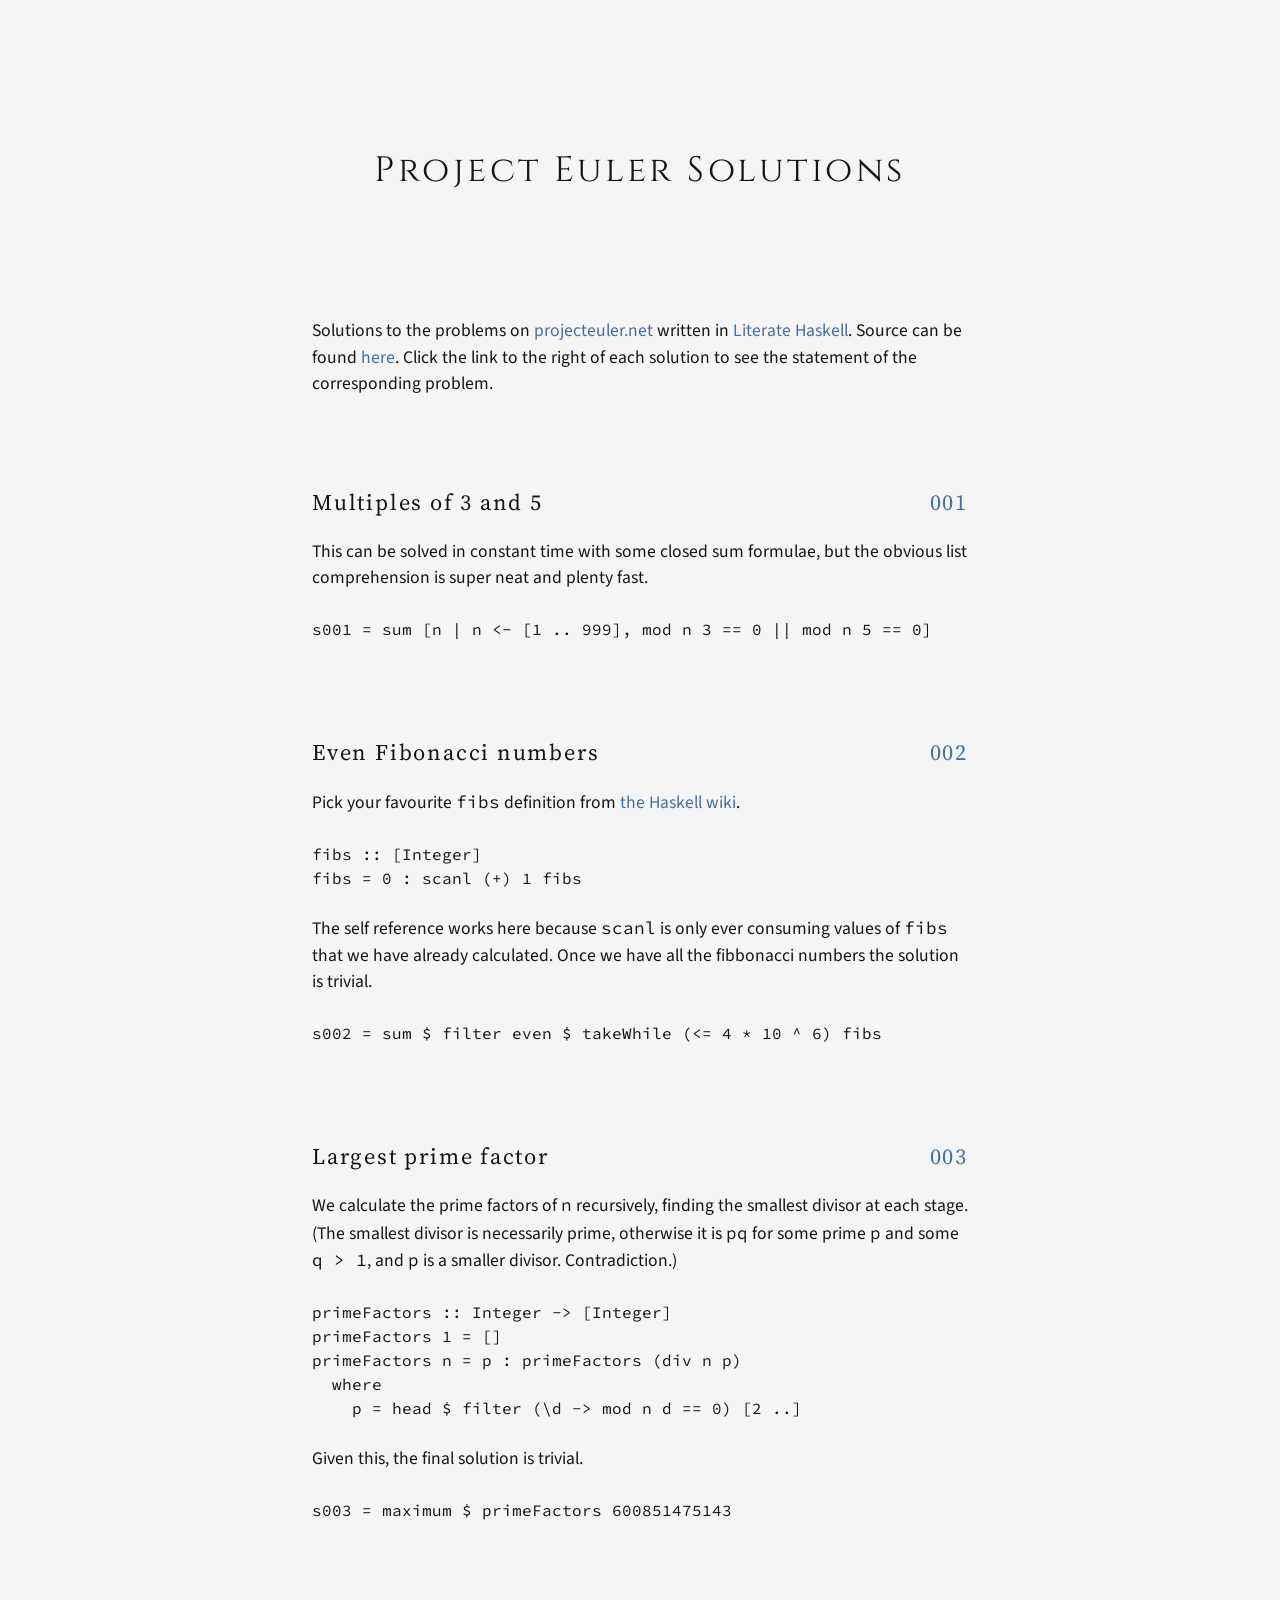
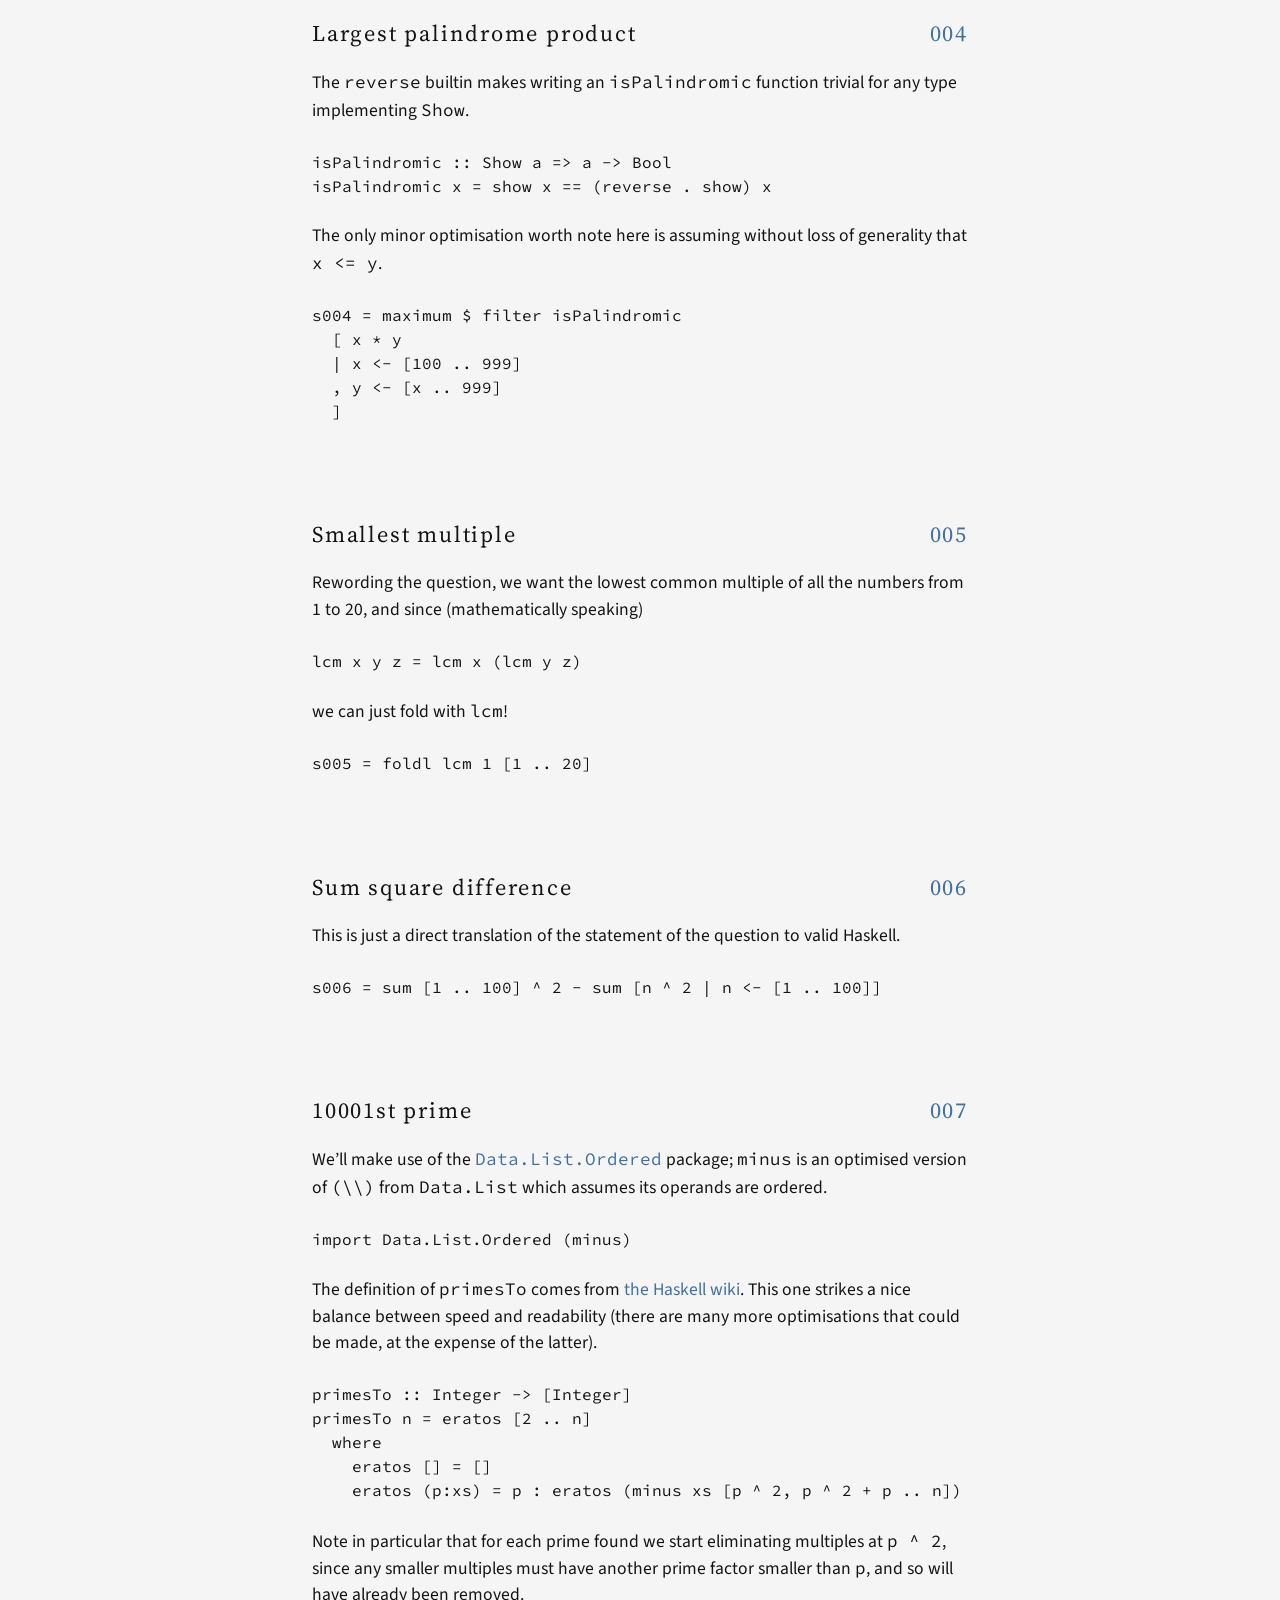
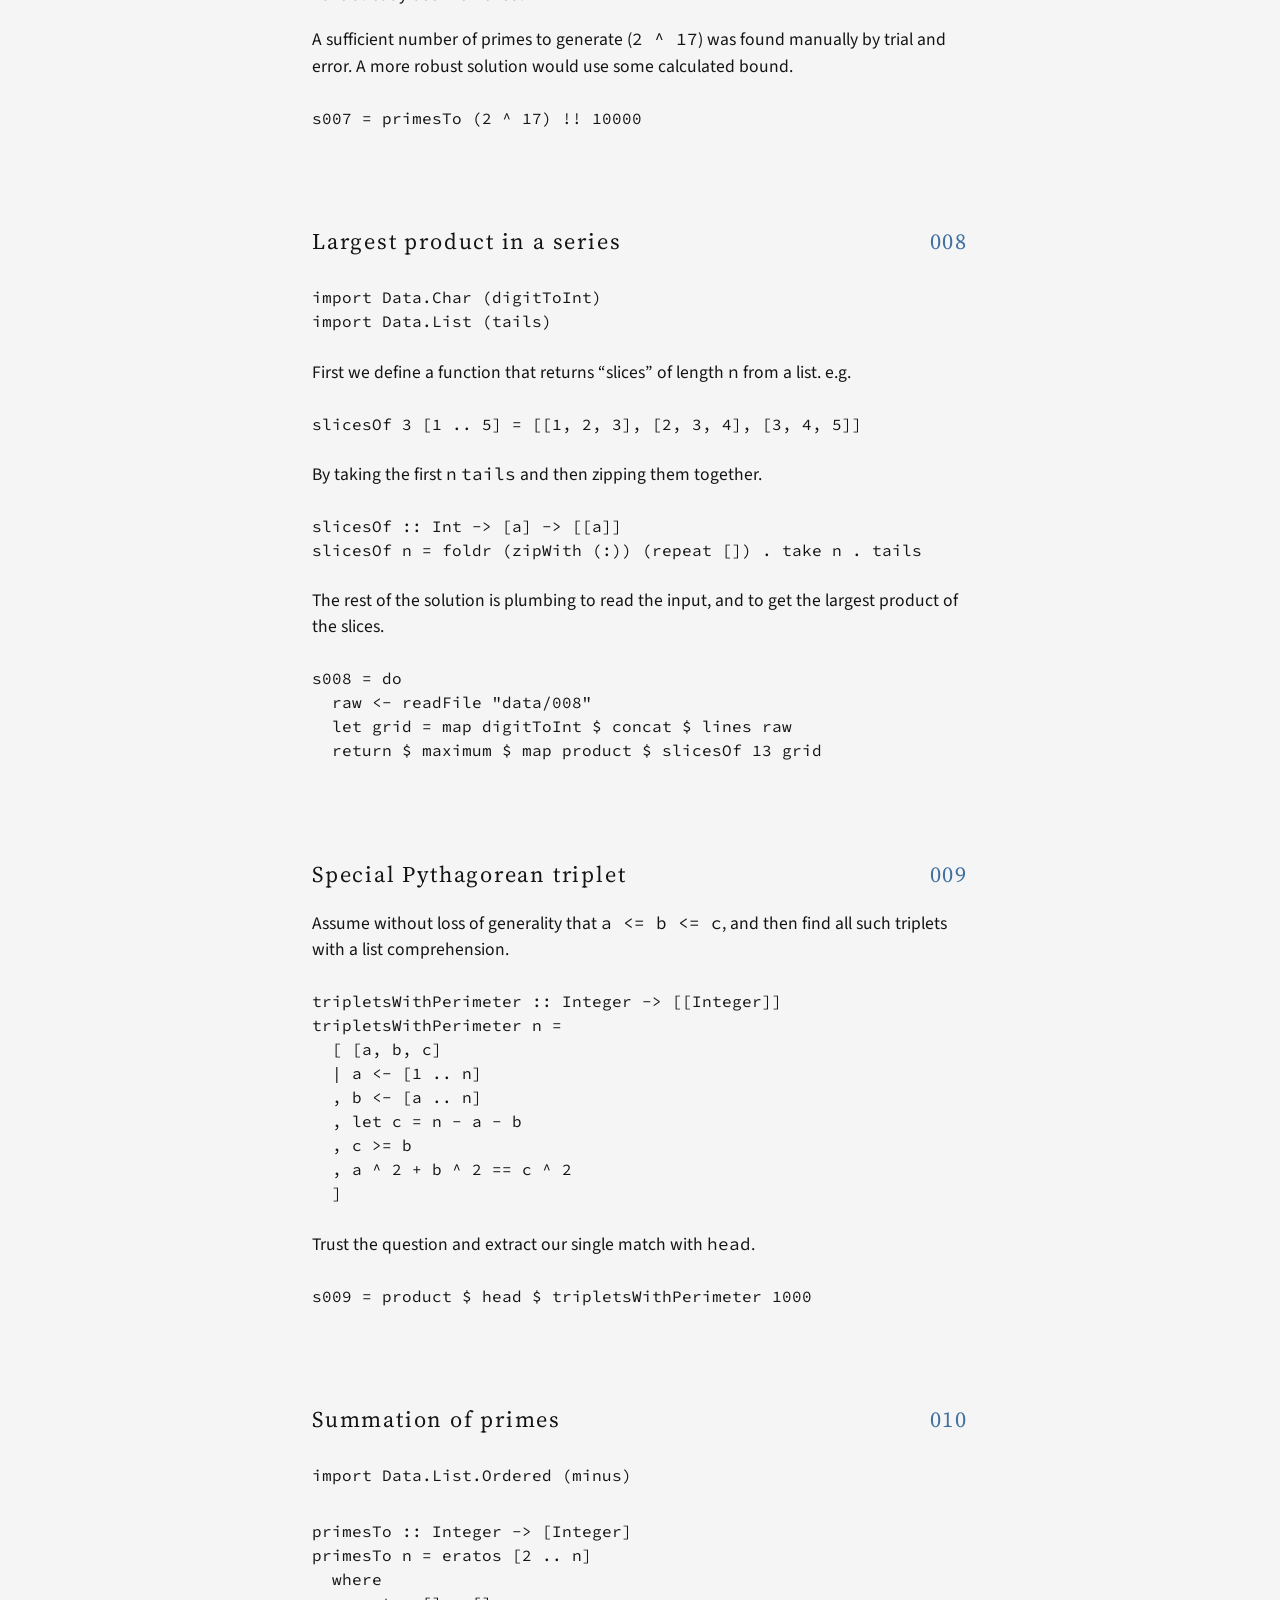
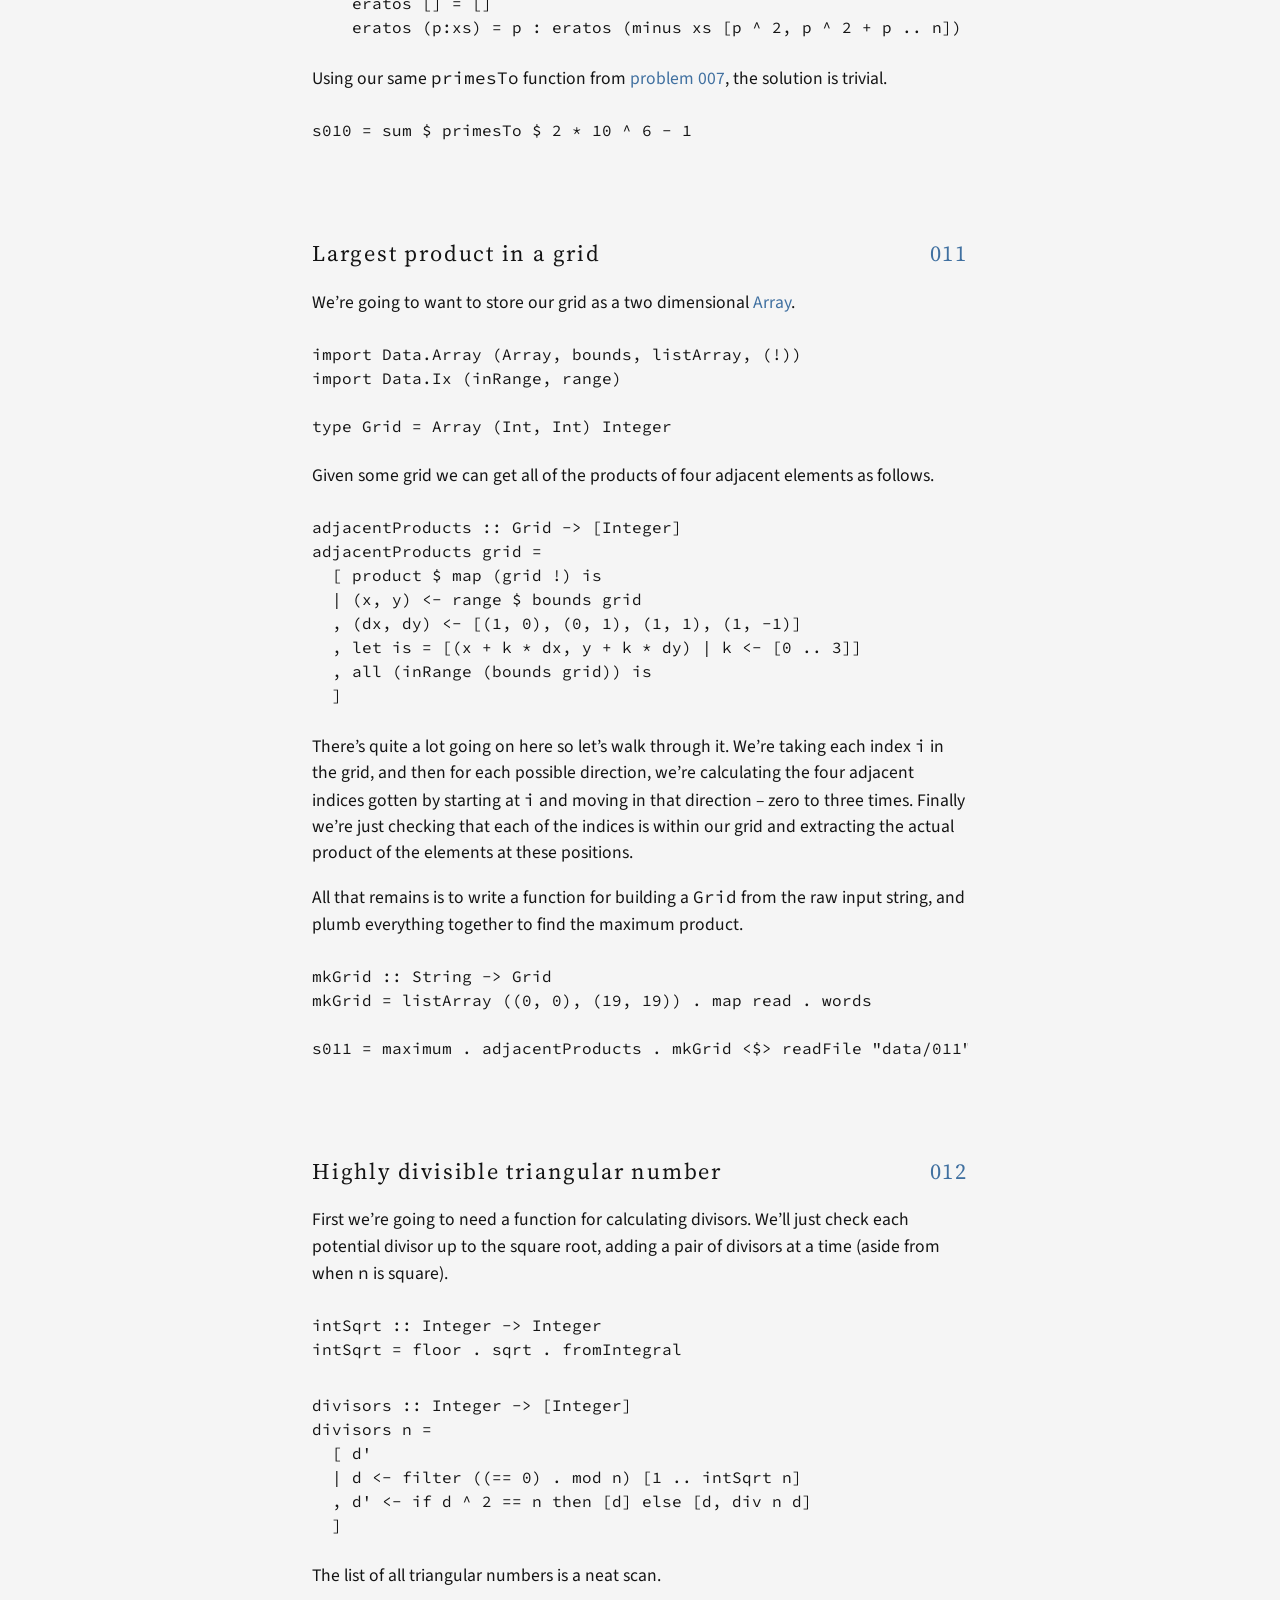
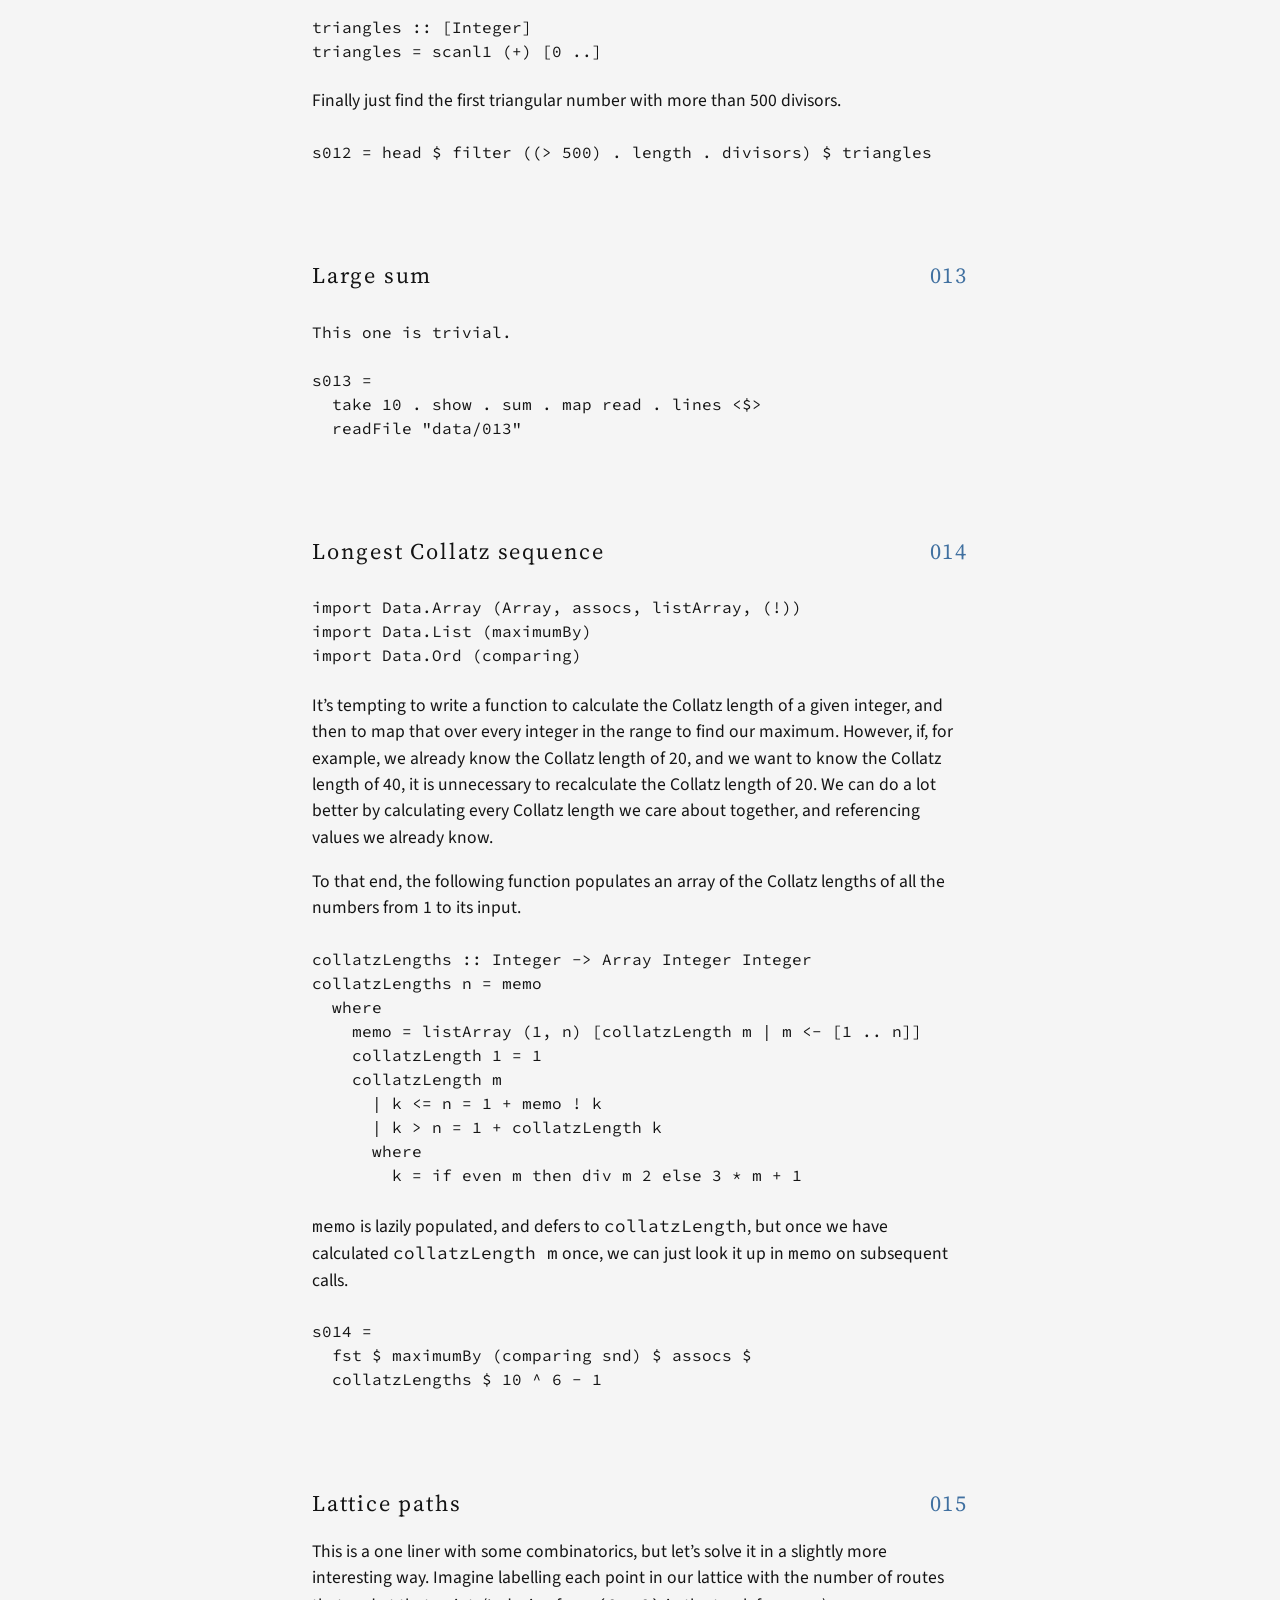
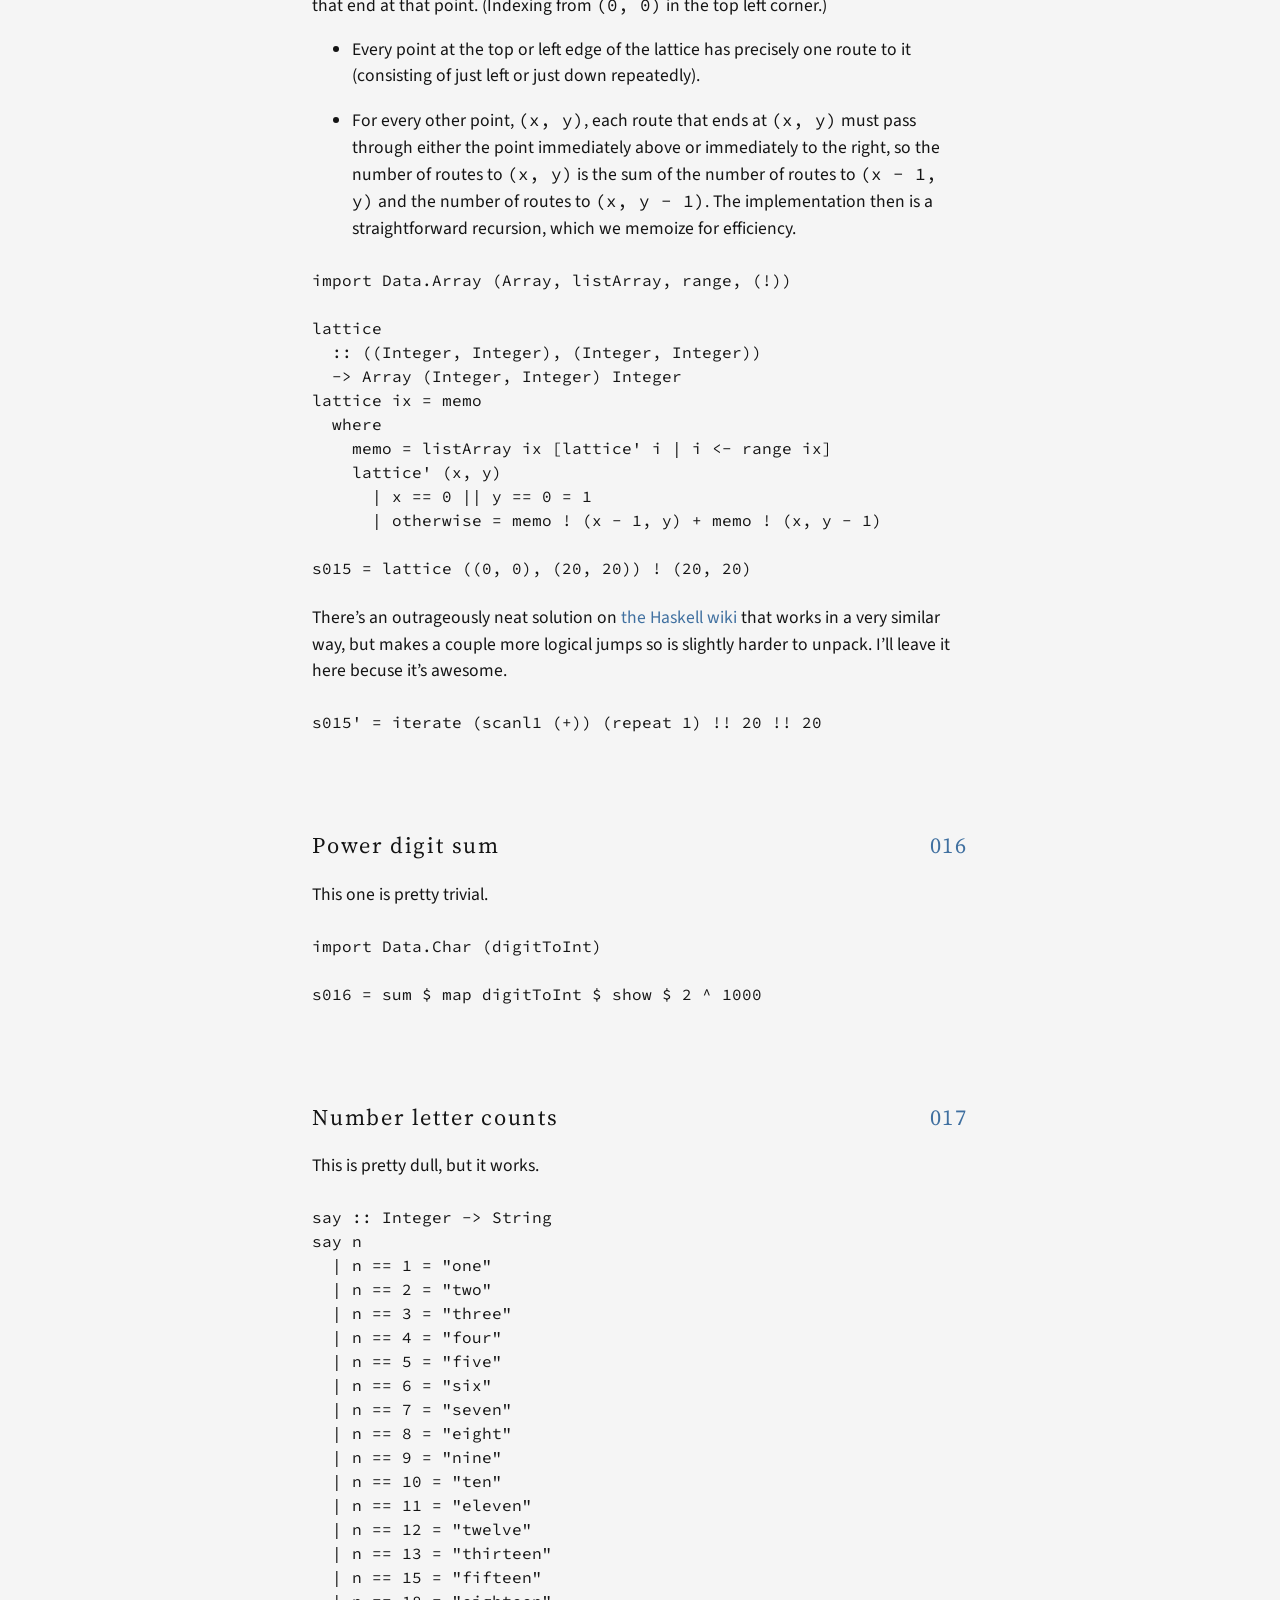
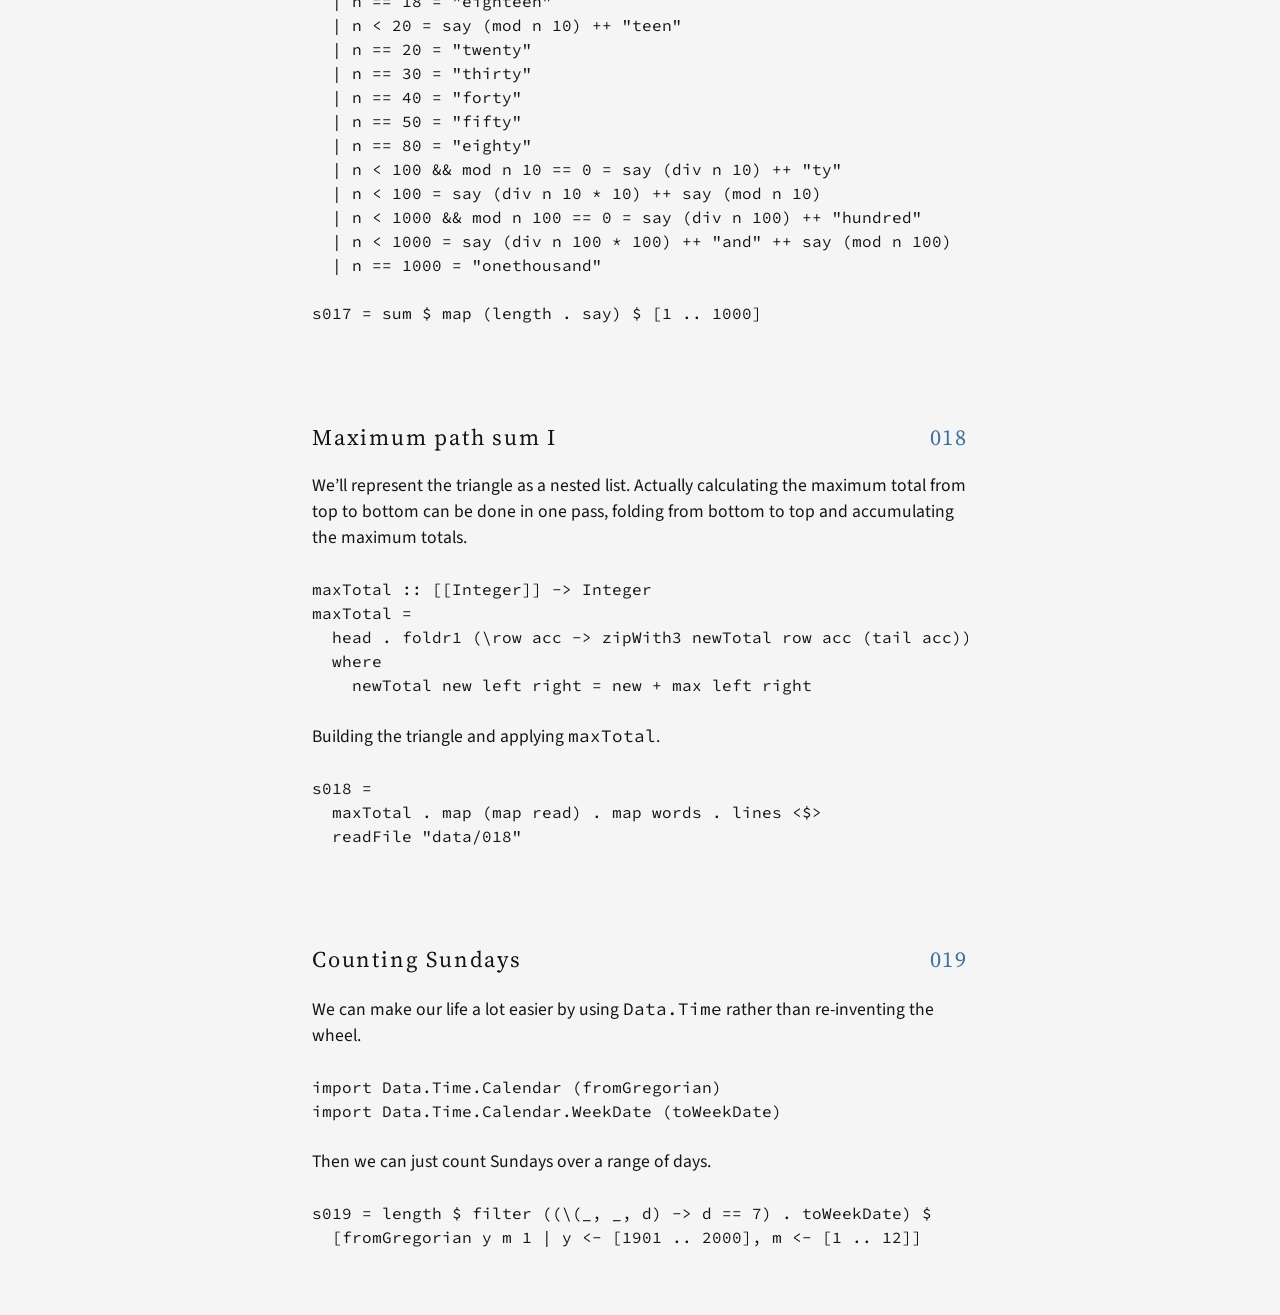
==== index.html @ 809b2e79 "refinements" ====
<!DOCTYPE html>
<html>
<head>
  <meta name='viewport' content='width=device-width, initial-scale=1'>
  <title>Project Euler Solutions</title>
  <link href='https://fonts.googleapis.com/css?family=Cinzel|Source+Sans+Pro|Source+Serif+Pro|Source+Code+Pro' rel='stylesheet'>
  <link href='style.css' rel='stylesheet'>
</head>
<body>
  <h1>Project Euler Solutions</h1>
  <div class='intro'><p>Solutions to the problems on <a href="https://projecteuler.net/">projecteuler.net</a> written in <a href="https://wiki.haskell.org/Literate_programming">Literate Haskell</a>. Source can be found <a href="https://github.com/hot-leaf-juice/project-euler/tree/master/src">here</a>. Click the link to the right of each solution to see the statement of the corresponding problem.</p>
</div>
    <div class='solution' id='001'>
      <h2>
        <a class='problem-title' href='#001'>
          <span class='hash'># </span>
          Multiples of 3 and 5
        </a>
        <a class='problem-statement'
            href='https://projecteuler.net/problem=001'>
          001
        </a>
      </h2>
      <p>This can be solved in constant time with some closed sum formulae, but the obvious list comprehension is super neat and plenty fast.</p>
<div class="sourceCode"><pre class="sourceCode literate haskell"><code class="sourceCode haskell">s001 <span class="fu">=</span> sum [n <span class="fu">|</span> n <span class="ot">&lt;-</span> [<span class="dv">1</span> <span class="fu">..</span> <span class="dv">999</span>], mod n <span class="dv">3</span> <span class="fu">==</span> <span class="dv">0</span> <span class="fu">||</span> mod n <span class="dv">5</span> <span class="fu">==</span> <span class="dv">0</span>]</code></pre></div>

    </div>
    <div class='solution' id='002'>
      <h2>
        <a class='problem-title' href='#002'>
          <span class='hash'># </span>
          Even Fibonacci numbers
        </a>
        <a class='problem-statement'
            href='https://projecteuler.net/problem=002'>
          002
        </a>
      </h2>
      <p>Pick your favourite <code>fibs</code> definition from <a href="https://wiki.haskell.org/The_Fibonacci_sequence">the Haskell wiki</a>.</p>
<div class="sourceCode"><pre class="sourceCode literate haskell"><code class="sourceCode haskell"><span class="ot">fibs ::</span> [<span class="dt">Integer</span>]
fibs <span class="fu">=</span> <span class="dv">0</span> <span class="fu">:</span> scanl (<span class="fu">+</span>) <span class="dv">1</span> fibs</code></pre></div>
<p>The self reference works here because <code>scanl</code> is only ever consuming values of <code>fibs</code> that we have already calculated. Once we have all the fibbonacci numbers the solution is trivial.</p>
<div class="sourceCode"><pre class="sourceCode literate haskell"><code class="sourceCode haskell">s002 <span class="fu">=</span> sum <span class="fu">$</span> filter even <span class="fu">$</span> takeWhile (<span class="fu">&lt;=</span> <span class="dv">4</span> <span class="fu">*</span> <span class="dv">10</span> <span class="fu">^</span> <span class="dv">6</span>) fibs</code></pre></div>

    </div>
    <div class='solution' id='003'>
      <h2>
        <a class='problem-title' href='#003'>
          <span class='hash'># </span>
          Largest prime factor
        </a>
        <a class='problem-statement'
            href='https://projecteuler.net/problem=003'>
          003
        </a>
      </h2>
      <p>We calculate the prime factors of <code>n</code> recursively, finding the smallest divisor at each stage. (The smallest divisor is necessarily prime, otherwise it is <code>pq</code> for some prime <code>p</code> and some <code>q &gt; 1</code>, and <code>p</code> is a smaller divisor. Contradiction.)</p>
<div class="sourceCode"><pre class="sourceCode literate haskell"><code class="sourceCode haskell"><span class="ot">primeFactors ::</span> <span class="dt">Integer</span> <span class="ot">-&gt;</span> [<span class="dt">Integer</span>]
primeFactors <span class="dv">1</span> <span class="fu">=</span> []
primeFactors n <span class="fu">=</span> p <span class="fu">:</span> primeFactors (div n p)
  <span class="kw">where</span>
    p <span class="fu">=</span> head <span class="fu">$</span> filter (\d <span class="ot">-&gt;</span> mod n d <span class="fu">==</span> <span class="dv">0</span>) [<span class="dv">2</span> <span class="fu">..</span>]</code></pre></div>
<p>Given this, the final solution is trivial.</p>
<div class="sourceCode"><pre class="sourceCode literate haskell"><code class="sourceCode haskell">s003 <span class="fu">=</span> maximum <span class="fu">$</span> primeFactors <span class="dv">600851475143</span></code></pre></div>

    </div>
    <div class='solution' id='004'>
      <h2>
        <a class='problem-title' href='#004'>
          <span class='hash'># </span>
          Largest palindrome product
        </a>
        <a class='problem-statement'
            href='https://projecteuler.net/problem=004'>
          004
        </a>
      </h2>
      <p>The <code>reverse</code> builtin makes writing an <code>isPalindromic</code> function trivial for any type implementing <code>Show</code>.</p>
<div class="sourceCode"><pre class="sourceCode literate haskell"><code class="sourceCode haskell"><span class="ot">isPalindromic ::</span> <span class="dt">Show</span> a <span class="ot">=&gt;</span> a <span class="ot">-&gt;</span> <span class="dt">Bool</span>
isPalindromic x <span class="fu">=</span> show x <span class="fu">==</span> (reverse <span class="fu">.</span> show) x</code></pre></div>
<p>The only minor optimisation worth note here is assuming without loss of generality that <code>x &lt;= y</code>.</p>
<div class="sourceCode"><pre class="sourceCode literate haskell"><code class="sourceCode haskell">s004 <span class="fu">=</span> maximum <span class="fu">$</span> filter isPalindromic
  [ x <span class="fu">*</span> y
  <span class="fu">|</span> x <span class="ot">&lt;-</span> [<span class="dv">100</span> <span class="fu">..</span> <span class="dv">999</span>]
  , y <span class="ot">&lt;-</span> [x <span class="fu">..</span> <span class="dv">999</span>]
  ]</code></pre></div>

    </div>
    <div class='solution' id='005'>
      <h2>
        <a class='problem-title' href='#005'>
          <span class='hash'># </span>
          Smallest multiple
        </a>
        <a class='problem-statement'
            href='https://projecteuler.net/problem=005'>
          005
        </a>
      </h2>
      <p>Rewording the question, we want the lowest common multiple of all the numbers from 1 to 20, and since (mathematically speaking)</p>
<pre><code>lcm x y z = lcm x (lcm y z)</code></pre>
<p>we can just fold with <code>lcm</code>!</p>
<div class="sourceCode"><pre class="sourceCode literate haskell"><code class="sourceCode haskell">s005 <span class="fu">=</span> foldl lcm <span class="dv">1</span> [<span class="dv">1</span> <span class="fu">..</span> <span class="dv">20</span>]</code></pre></div>

    </div>
    <div class='solution' id='006'>
      <h2>
        <a class='problem-title' href='#006'>
          <span class='hash'># </span>
          Sum square difference
        </a>
        <a class='problem-statement'
            href='https://projecteuler.net/problem=006'>
          006
        </a>
      </h2>
      <p>This is just a direct translation of the statement of the question to valid Haskell.</p>
<div class="sourceCode"><pre class="sourceCode literate haskell"><code class="sourceCode haskell">s006 <span class="fu">=</span> sum [<span class="dv">1</span> <span class="fu">..</span> <span class="dv">100</span>] <span class="fu">^</span> <span class="dv">2</span> <span class="fu">-</span> sum [n <span class="fu">^</span> <span class="dv">2</span> <span class="fu">|</span> n <span class="ot">&lt;-</span> [<span class="dv">1</span> <span class="fu">..</span> <span class="dv">100</span>]]</code></pre></div>

    </div>
    <div class='solution' id='007'>
      <h2>
        <a class='problem-title' href='#007'>
          <span class='hash'># </span>
          10001st prime
        </a>
        <a class='problem-statement'
            href='https://projecteuler.net/problem=007'>
          007
        </a>
      </h2>
      <p>We’ll make use of the <a href="https://hackage.haskell.org/package/data-ordlist-0.4.7.0/docs/Data-List-Ordered.html"><code>Data.List.Ordered</code></a> package; <code>minus</code> is an optimised version of <code>(\\)</code> from <code>Data.List</code> which assumes its operands are ordered.</p>
<div class="sourceCode"><pre class="sourceCode literate haskell"><code class="sourceCode haskell"><span class="kw">import </span><span class="dt">Data.List.Ordered</span> (minus)</code></pre></div>
<p>The definition of <code>primesTo</code> comes from <a href="https://wiki.haskell.org/Prime_numbers">the Haskell wiki</a>. This one strikes a nice balance between speed and readability (there are many more optimisations that could be made, at the expense of the latter).</p>
<div class="sourceCode"><pre class="sourceCode literate haskell"><code class="sourceCode haskell"><span class="ot">primesTo ::</span> <span class="dt">Integer</span> <span class="ot">-&gt;</span> [<span class="dt">Integer</span>]
primesTo n <span class="fu">=</span> eratos [<span class="dv">2</span> <span class="fu">..</span> n]
  <span class="kw">where</span>
    eratos [] <span class="fu">=</span> []
    eratos (p<span class="fu">:</span>xs) <span class="fu">=</span> p <span class="fu">:</span> eratos (minus xs [p <span class="fu">^</span> <span class="dv">2</span>, p <span class="fu">^</span> <span class="dv">2</span> <span class="fu">+</span> p <span class="fu">..</span> n])</code></pre></div>
<p>Note in particular that for each prime found we start eliminating multiples at <code>p ^ 2</code>, since any smaller multiples must have another prime factor smaller than <code>p</code>, and so will have already been removed.</p>
<p>A sufficient number of primes to generate (<code>2 ^ 17</code>) was found manually by trial and error. A more robust solution would use some calculated bound.</p>
<div class="sourceCode"><pre class="sourceCode literate haskell"><code class="sourceCode haskell">s007 <span class="fu">=</span> primesTo (<span class="dv">2</span> <span class="fu">^</span> <span class="dv">17</span>) <span class="fu">!!</span> <span class="dv">10000</span></code></pre></div>

    </div>
    <div class='solution' id='008'>
      <h2>
        <a class='problem-title' href='#008'>
          <span class='hash'># </span>
          Largest product in a series
        </a>
        <a class='problem-statement'
            href='https://projecteuler.net/problem=008'>
          008
        </a>
      </h2>
      <div class="sourceCode"><pre class="sourceCode literate haskell"><code class="sourceCode haskell"><span class="kw">import </span><span class="dt">Data.Char</span> (digitToInt)
<span class="kw">import </span><span class="dt">Data.List</span> (tails)</code></pre></div>
<p>First we define a function that returns “slices” of length <code>n</code> from a list. e.g.</p>
<pre><code>slicesOf 3 [1 .. 5] = [[1, 2, 3], [2, 3, 4], [3, 4, 5]]</code></pre>
<p>By taking the first <code>n</code> <code>tails</code> and then zipping them together.</p>
<div class="sourceCode"><pre class="sourceCode literate haskell"><code class="sourceCode haskell"><span class="ot">slicesOf ::</span> <span class="dt">Int</span> <span class="ot">-&gt;</span> [a] <span class="ot">-&gt;</span> [[a]]
slicesOf n <span class="fu">=</span> foldr (zipWith (<span class="fu">:</span>)) (repeat []) <span class="fu">.</span> take n <span class="fu">.</span> tails</code></pre></div>
<p>The rest of the solution is plumbing to read the input, and to get the largest product of the slices.</p>
<div class="sourceCode"><pre class="sourceCode literate haskell"><code class="sourceCode haskell">s008 <span class="fu">=</span> <span class="kw">do</span>
  raw <span class="ot">&lt;-</span> readFile <span class="st">&quot;data/008&quot;</span>
  <span class="kw">let</span> grid <span class="fu">=</span> map digitToInt <span class="fu">$</span> concat <span class="fu">$</span> lines raw
  return <span class="fu">$</span> maximum <span class="fu">$</span> map product <span class="fu">$</span> slicesOf <span class="dv">13</span> grid</code></pre></div>

    </div>
    <div class='solution' id='009'>
      <h2>
        <a class='problem-title' href='#009'>
          <span class='hash'># </span>
          Special Pythagorean triplet
        </a>
        <a class='problem-statement'
            href='https://projecteuler.net/problem=009'>
          009
        </a>
      </h2>
      <p>Assume without loss of generality that <code>a &lt;= b &lt;= c</code>, and then find all such triplets with a list comprehension.</p>
<div class="sourceCode"><pre class="sourceCode literate haskell"><code class="sourceCode haskell"><span class="ot">tripletsWithPerimeter ::</span> <span class="dt">Integer</span> <span class="ot">-&gt;</span> [[<span class="dt">Integer</span>]]
tripletsWithPerimeter n <span class="fu">=</span>
  [ [a, b, c]
  <span class="fu">|</span> a <span class="ot">&lt;-</span> [<span class="dv">1</span> <span class="fu">..</span> n]
  , b <span class="ot">&lt;-</span> [a <span class="fu">..</span> n]
  , <span class="kw">let</span> c <span class="fu">=</span> n <span class="fu">-</span> a <span class="fu">-</span> b
  , c <span class="fu">&gt;=</span> b
  , a <span class="fu">^</span> <span class="dv">2</span> <span class="fu">+</span> b <span class="fu">^</span> <span class="dv">2</span> <span class="fu">==</span> c <span class="fu">^</span> <span class="dv">2</span>
  ]</code></pre></div>
<p>Trust the question and extract our single match with <code>head</code>.</p>
<div class="sourceCode"><pre class="sourceCode literate haskell"><code class="sourceCode haskell">s009 <span class="fu">=</span> product <span class="fu">$</span> head <span class="fu">$</span> tripletsWithPerimeter <span class="dv">1000</span></code></pre></div>

    </div>
    <div class='solution' id='010'>
      <h2>
        <a class='problem-title' href='#010'>
          <span class='hash'># </span>
          Summation of primes
        </a>
        <a class='problem-statement'
            href='https://projecteuler.net/problem=010'>
          010
        </a>
      </h2>
      <div class="sourceCode"><pre class="sourceCode literate haskell"><code class="sourceCode haskell"><span class="kw">import </span><span class="dt">Data.List.Ordered</span> (minus)</code></pre></div>
<div class="sourceCode"><pre class="sourceCode literate haskell"><code class="sourceCode haskell"><span class="ot">primesTo ::</span> <span class="dt">Integer</span> <span class="ot">-&gt;</span> [<span class="dt">Integer</span>]
primesTo n <span class="fu">=</span> eratos [<span class="dv">2</span> <span class="fu">..</span> n]
  <span class="kw">where</span>
    eratos [] <span class="fu">=</span> []
    eratos (p<span class="fu">:</span>xs) <span class="fu">=</span> p <span class="fu">:</span> eratos (minus xs [p <span class="fu">^</span> <span class="dv">2</span>, p <span class="fu">^</span> <span class="dv">2</span> <span class="fu">+</span> p <span class="fu">..</span> n])</code></pre></div>
<p>Using our same <code>primesTo</code> function from <a href="#007">problem 007</a>, the solution is trivial.</p>
<div class="sourceCode"><pre class="sourceCode literate haskell"><code class="sourceCode haskell">s010 <span class="fu">=</span> sum <span class="fu">$</span> primesTo <span class="fu">$</span> <span class="dv">2</span> <span class="fu">*</span> <span class="dv">10</span> <span class="fu">^</span> <span class="dv">6</span> <span class="fu">-</span> <span class="dv">1</span></code></pre></div>

    </div>
    <div class='solution' id='011'>
      <h2>
        <a class='problem-title' href='#011'>
          <span class='hash'># </span>
          Largest product in a grid
        </a>
        <a class='problem-statement'
            href='https://projecteuler.net/problem=011'>
          011
        </a>
      </h2>
      <p>We’re going to want to store our grid as a two dimensional <a href="https://hackage.haskell.org/package/array-0.5.2.0/docs/Data-Array.html">Array</a>.</p>
<div class="sourceCode"><pre class="sourceCode literate haskell"><code class="sourceCode haskell"><span class="kw">import </span><span class="dt">Data.Array</span> (<span class="dt">Array</span>, bounds, listArray, (!))
<span class="kw">import </span><span class="dt">Data.Ix</span> (inRange, range)

<span class="kw">type</span> <span class="dt">Grid</span> <span class="fu">=</span> <span class="dt">Array</span> (<span class="dt">Int</span>, <span class="dt">Int</span>) <span class="dt">Integer</span></code></pre></div>
<p>Given some grid we can get all of the products of four adjacent elements as follows.</p>
<div class="sourceCode"><pre class="sourceCode literate haskell"><code class="sourceCode haskell"><span class="ot">adjacentProducts ::</span> <span class="dt">Grid</span> <span class="ot">-&gt;</span> [<span class="dt">Integer</span>]
adjacentProducts grid <span class="fu">=</span>
  [ product <span class="fu">$</span> map (grid <span class="fu">!</span>) is
  <span class="fu">|</span> (x, y) <span class="ot">&lt;-</span> range <span class="fu">$</span> bounds grid
  , (dx, dy) <span class="ot">&lt;-</span> [(<span class="dv">1</span>, <span class="dv">0</span>), (<span class="dv">0</span>, <span class="dv">1</span>), (<span class="dv">1</span>, <span class="dv">1</span>), (<span class="dv">1</span>, <span class="fu">-</span><span class="dv">1</span>)]
  , <span class="kw">let</span> is <span class="fu">=</span> [(x <span class="fu">+</span> k <span class="fu">*</span> dx, y <span class="fu">+</span> k <span class="fu">*</span> dy) <span class="fu">|</span> k <span class="ot">&lt;-</span> [<span class="dv">0</span> <span class="fu">..</span> <span class="dv">3</span>]]
  , all (inRange (bounds grid)) is
  ]</code></pre></div>
<p>There’s quite a lot going on here so let’s walk through it. We’re taking each index <code>i</code> in the grid, and then for each possible direction, we’re calculating the four adjacent indices gotten by starting at <code>i</code> and moving in that direction – zero to three times. Finally we’re just checking that each of the indices is within our grid and extracting the actual product of the elements at these positions.</p>
<p>All that remains is to write a function for building a <code>Grid</code> from the raw input string, and plumb everything together to find the maximum product.</p>
<div class="sourceCode"><pre class="sourceCode literate haskell"><code class="sourceCode haskell"><span class="ot">mkGrid ::</span> <span class="dt">String</span> <span class="ot">-&gt;</span> <span class="dt">Grid</span>
mkGrid <span class="fu">=</span> listArray ((<span class="dv">0</span>, <span class="dv">0</span>), (<span class="dv">19</span>, <span class="dv">19</span>)) <span class="fu">.</span> map read <span class="fu">.</span> words

s011 <span class="fu">=</span> maximum <span class="fu">.</span> adjacentProducts <span class="fu">.</span> mkGrid <span class="fu">&lt;$&gt;</span> readFile <span class="st">&quot;data/011&quot;</span></code></pre></div>

    </div>
    <div class='solution' id='012'>
      <h2>
        <a class='problem-title' href='#012'>
          <span class='hash'># </span>
          Highly divisible triangular number
        </a>
        <a class='problem-statement'
            href='https://projecteuler.net/problem=012'>
          012
        </a>
      </h2>
      <p>First we’re going to need a function for calculating divisors. We’ll just check each potential divisor up to the square root, adding a pair of divisors at a time (aside from when <code>n</code> is square).</p>
<div class="sourceCode"><pre class="sourceCode literate haskell"><code class="sourceCode haskell"><span class="ot">intSqrt ::</span> <span class="dt">Integer</span> <span class="ot">-&gt;</span> <span class="dt">Integer</span>
intSqrt <span class="fu">=</span> floor <span class="fu">.</span> sqrt <span class="fu">.</span> fromIntegral</code></pre></div>
<div class="sourceCode"><pre class="sourceCode literate haskell"><code class="sourceCode haskell"><span class="ot">divisors ::</span> <span class="dt">Integer</span> <span class="ot">-&gt;</span> [<span class="dt">Integer</span>]
divisors n <span class="fu">=</span>
  [ d&#39;
  <span class="fu">|</span> d <span class="ot">&lt;-</span> filter ((<span class="fu">==</span> <span class="dv">0</span>) <span class="fu">.</span> mod n) [<span class="dv">1</span> <span class="fu">..</span> intSqrt n]
  , d&#39; <span class="ot">&lt;-</span> <span class="kw">if</span> d <span class="fu">^</span> <span class="dv">2</span> <span class="fu">==</span> n <span class="kw">then</span> [d] <span class="kw">else</span> [d, div n d]
  ]</code></pre></div>
<p>The list of all triangular numbers is a neat scan.</p>
<div class="sourceCode"><pre class="sourceCode literate haskell"><code class="sourceCode haskell"><span class="ot">triangles ::</span> [<span class="dt">Integer</span>]
triangles <span class="fu">=</span> scanl1 (<span class="fu">+</span>) [<span class="dv">0</span> <span class="fu">..</span>]</code></pre></div>
<p>Finally just find the first triangular number with more than 500 divisors.</p>
<div class="sourceCode"><pre class="sourceCode literate haskell"><code class="sourceCode haskell">s012 <span class="fu">=</span> head <span class="fu">$</span> filter ((<span class="fu">&gt;</span> <span class="dv">500</span>) <span class="fu">.</span> length <span class="fu">.</span> divisors) <span class="fu">$</span> triangles</code></pre></div>

    </div>
    <div class='solution' id='013'>
      <h2>
        <a class='problem-title' href='#013'>
          <span class='hash'># </span>
          Large sum
        </a>
        <a class='problem-statement'
            href='https://projecteuler.net/problem=013'>
          013
        </a>
      </h2>
      <div class="sourceCode"><pre class="sourceCode literate haskell"><code class="sourceCode haskell"><span class="dt">This</span> one is trivial<span class="fu">.</span>

s013 <span class="fu">=</span>
  take <span class="dv">10</span> <span class="fu">.</span> show <span class="fu">.</span> sum <span class="fu">.</span> map read <span class="fu">.</span> lines <span class="fu">&lt;$&gt;</span>
  readFile <span class="st">&quot;data/013&quot;</span></code></pre></div>

    </div>
    <div class='solution' id='014'>
      <h2>
        <a class='problem-title' href='#014'>
          <span class='hash'># </span>
          Longest Collatz sequence
        </a>
        <a class='problem-statement'
            href='https://projecteuler.net/problem=014'>
          014
        </a>
      </h2>
      <div class="sourceCode"><pre class="sourceCode literate haskell"><code class="sourceCode haskell"><span class="kw">import </span><span class="dt">Data.Array</span> (<span class="dt">Array</span>, assocs, listArray, (!))
<span class="kw">import </span><span class="dt">Data.List</span> (maximumBy)
<span class="kw">import </span><span class="dt">Data.Ord</span> (comparing)</code></pre></div>
<p>It’s tempting to write a function to calculate the Collatz length of a given integer, and then to map that over every integer in the range to find our maximum. However, if, for example, we already know the Collatz length of 20, and we want to know the Collatz length of 40, it is unnecessary to recalculate the Collatz length of 20. We can do a lot better by calculating every Collatz length we care about together, and referencing values we already know.</p>
<p>To that end, the following function populates an array of the Collatz lengths of all the numbers from 1 to its input.</p>
<div class="sourceCode"><pre class="sourceCode literate haskell"><code class="sourceCode haskell"><span class="ot">collatzLengths ::</span> <span class="dt">Integer</span> <span class="ot">-&gt;</span> <span class="dt">Array</span> <span class="dt">Integer</span> <span class="dt">Integer</span>
collatzLengths n <span class="fu">=</span> memo
  <span class="kw">where</span>
    memo <span class="fu">=</span> listArray (<span class="dv">1</span>, n) [collatzLength m <span class="fu">|</span> m <span class="ot">&lt;-</span> [<span class="dv">1</span> <span class="fu">..</span> n]]
    collatzLength <span class="dv">1</span> <span class="fu">=</span> <span class="dv">1</span>
    collatzLength m
      <span class="fu">|</span> k <span class="fu">&lt;=</span> n <span class="fu">=</span> <span class="dv">1</span> <span class="fu">+</span> memo <span class="fu">!</span> k
      <span class="fu">|</span> k <span class="fu">&gt;</span> n <span class="fu">=</span> <span class="dv">1</span> <span class="fu">+</span> collatzLength k
      <span class="kw">where</span>
        k <span class="fu">=</span> <span class="kw">if</span> even m <span class="kw">then</span> div m <span class="dv">2</span> <span class="kw">else</span> <span class="dv">3</span> <span class="fu">*</span> m <span class="fu">+</span> <span class="dv">1</span></code></pre></div>
<p><code>memo</code> is lazily populated, and defers to <code>collatzLength</code>, but once we have calculated <code>collatzLength m</code> once, we can just look it up in <code>memo</code> on subsequent calls.</p>
<div class="sourceCode"><pre class="sourceCode literate haskell"><code class="sourceCode haskell">s014 <span class="fu">=</span>
  fst <span class="fu">$</span> maximumBy (comparing snd) <span class="fu">$</span> assocs <span class="fu">$</span>
  collatzLengths <span class="fu">$</span> <span class="dv">10</span> <span class="fu">^</span> <span class="dv">6</span> <span class="fu">-</span> <span class="dv">1</span></code></pre></div>

    </div>
    <div class='solution' id='015'>
      <h2>
        <a class='problem-title' href='#015'>
          <span class='hash'># </span>
          Lattice paths
        </a>
        <a class='problem-statement'
            href='https://projecteuler.net/problem=015'>
          015
        </a>
      </h2>
      <p>This is a one liner with some combinatorics, but let’s solve it in a slightly more interesting way. Imagine labelling each point in our lattice with the number of routes that end at that point. (Indexing from <code>(0, 0)</code> in the top left corner.)</p>
<ul>
<li><p>Every point at the top or left edge of the lattice has precisely one route to it (consisting of just left or just down repeatedly).</p></li>
<li><p>For every other point, <code>(x, y)</code>, each route that ends at <code>(x, y)</code> must pass through either the point immediately above or immediately to the right, so the number of routes to <code>(x, y)</code> is the sum of the number of routes to <code>(x -   1, y)</code> and the number of routes to <code>(x, y - 1)</code>. The implementation then is a straightforward recursion, which we memoize for efficiency.</p></li>
</ul>
<div class="sourceCode"><pre class="sourceCode literate haskell"><code class="sourceCode haskell"><span class="kw">import </span><span class="dt">Data.Array</span> (<span class="dt">Array</span>, listArray, range, (!))

lattice
<span class="ot">  ::</span> ((<span class="dt">Integer</span>, <span class="dt">Integer</span>), (<span class="dt">Integer</span>, <span class="dt">Integer</span>))
  <span class="ot">-&gt;</span> <span class="dt">Array</span> (<span class="dt">Integer</span>, <span class="dt">Integer</span>) <span class="dt">Integer</span>
lattice ix <span class="fu">=</span> memo
  <span class="kw">where</span>
    memo <span class="fu">=</span> listArray ix [lattice&#39; i <span class="fu">|</span> i <span class="ot">&lt;-</span> range ix]
    lattice&#39; (x, y)
      <span class="fu">|</span> x <span class="fu">==</span> <span class="dv">0</span> <span class="fu">||</span> y <span class="fu">==</span> <span class="dv">0</span> <span class="fu">=</span> <span class="dv">1</span>
      <span class="fu">|</span> otherwise <span class="fu">=</span> memo <span class="fu">!</span> (x <span class="fu">-</span> <span class="dv">1</span>, y) <span class="fu">+</span> memo <span class="fu">!</span> (x, y <span class="fu">-</span> <span class="dv">1</span>)

s015 <span class="fu">=</span> lattice ((<span class="dv">0</span>, <span class="dv">0</span>), (<span class="dv">20</span>, <span class="dv">20</span>)) <span class="fu">!</span> (<span class="dv">20</span>, <span class="dv">20</span>)</code></pre></div>
<p>There’s an outrageously neat solution on <a href="https://wiki.haskell.org/Euler_problems/11_to_20">the Haskell wiki</a> that works in a very similar way, but makes a couple more logical jumps so is slightly harder to unpack. I’ll leave it here becuse it’s awesome.</p>
<div class="sourceCode"><pre class="sourceCode literate haskell"><code class="sourceCode haskell">s015&#39; <span class="fu">=</span> iterate (scanl1 (<span class="fu">+</span>)) (repeat <span class="dv">1</span>) <span class="fu">!!</span> <span class="dv">20</span> <span class="fu">!!</span> <span class="dv">20</span></code></pre></div>

    </div>
    <div class='solution' id='016'>
      <h2>
        <a class='problem-title' href='#016'>
          <span class='hash'># </span>
          Power digit sum
        </a>
        <a class='problem-statement'
            href='https://projecteuler.net/problem=016'>
          016
        </a>
      </h2>
      <p>This one is pretty trivial.</p>
<div class="sourceCode"><pre class="sourceCode literate haskell"><code class="sourceCode haskell"><span class="kw">import </span><span class="dt">Data.Char</span> (digitToInt)

s016 <span class="fu">=</span> sum <span class="fu">$</span> map digitToInt <span class="fu">$</span> show <span class="fu">$</span> <span class="dv">2</span> <span class="fu">^</span> <span class="dv">1000</span></code></pre></div>

    </div>
    <div class='solution' id='017'>
      <h2>
        <a class='problem-title' href='#017'>
          <span class='hash'># </span>
          Number letter counts
        </a>
        <a class='problem-statement'
            href='https://projecteuler.net/problem=017'>
          017
        </a>
      </h2>
      <p>This is pretty dull, but it works.</p>
<div class="sourceCode"><pre class="sourceCode literate haskell"><code class="sourceCode haskell"><span class="ot">say ::</span> <span class="dt">Integer</span> <span class="ot">-&gt;</span> <span class="dt">String</span>
say n
  <span class="fu">|</span> n <span class="fu">==</span> <span class="dv">1</span> <span class="fu">=</span> <span class="st">&quot;one&quot;</span>
  <span class="fu">|</span> n <span class="fu">==</span> <span class="dv">2</span> <span class="fu">=</span> <span class="st">&quot;two&quot;</span>
  <span class="fu">|</span> n <span class="fu">==</span> <span class="dv">3</span> <span class="fu">=</span> <span class="st">&quot;three&quot;</span>
  <span class="fu">|</span> n <span class="fu">==</span> <span class="dv">4</span> <span class="fu">=</span> <span class="st">&quot;four&quot;</span>
  <span class="fu">|</span> n <span class="fu">==</span> <span class="dv">5</span> <span class="fu">=</span> <span class="st">&quot;five&quot;</span>
  <span class="fu">|</span> n <span class="fu">==</span> <span class="dv">6</span> <span class="fu">=</span> <span class="st">&quot;six&quot;</span>
  <span class="fu">|</span> n <span class="fu">==</span> <span class="dv">7</span> <span class="fu">=</span> <span class="st">&quot;seven&quot;</span>
  <span class="fu">|</span> n <span class="fu">==</span> <span class="dv">8</span> <span class="fu">=</span> <span class="st">&quot;eight&quot;</span>
  <span class="fu">|</span> n <span class="fu">==</span> <span class="dv">9</span> <span class="fu">=</span> <span class="st">&quot;nine&quot;</span>
  <span class="fu">|</span> n <span class="fu">==</span> <span class="dv">10</span> <span class="fu">=</span> <span class="st">&quot;ten&quot;</span>
  <span class="fu">|</span> n <span class="fu">==</span> <span class="dv">11</span> <span class="fu">=</span> <span class="st">&quot;eleven&quot;</span>
  <span class="fu">|</span> n <span class="fu">==</span> <span class="dv">12</span> <span class="fu">=</span> <span class="st">&quot;twelve&quot;</span>
  <span class="fu">|</span> n <span class="fu">==</span> <span class="dv">13</span> <span class="fu">=</span> <span class="st">&quot;thirteen&quot;</span>
  <span class="fu">|</span> n <span class="fu">==</span> <span class="dv">15</span> <span class="fu">=</span> <span class="st">&quot;fifteen&quot;</span>
  <span class="fu">|</span> n <span class="fu">==</span> <span class="dv">18</span> <span class="fu">=</span> <span class="st">&quot;eighteen&quot;</span>
  <span class="fu">|</span> n <span class="fu">&lt;</span> <span class="dv">20</span> <span class="fu">=</span> say (mod n <span class="dv">10</span>) <span class="fu">++</span> <span class="st">&quot;teen&quot;</span>
  <span class="fu">|</span> n <span class="fu">==</span> <span class="dv">20</span> <span class="fu">=</span> <span class="st">&quot;twenty&quot;</span>
  <span class="fu">|</span> n <span class="fu">==</span> <span class="dv">30</span> <span class="fu">=</span> <span class="st">&quot;thirty&quot;</span>
  <span class="fu">|</span> n <span class="fu">==</span> <span class="dv">40</span> <span class="fu">=</span> <span class="st">&quot;forty&quot;</span>
  <span class="fu">|</span> n <span class="fu">==</span> <span class="dv">50</span> <span class="fu">=</span> <span class="st">&quot;fifty&quot;</span>
  <span class="fu">|</span> n <span class="fu">==</span> <span class="dv">80</span> <span class="fu">=</span> <span class="st">&quot;eighty&quot;</span>
  <span class="fu">|</span> n <span class="fu">&lt;</span> <span class="dv">100</span> <span class="fu">&amp;&amp;</span> mod n <span class="dv">10</span> <span class="fu">==</span> <span class="dv">0</span> <span class="fu">=</span> say (div n <span class="dv">10</span>) <span class="fu">++</span> <span class="st">&quot;ty&quot;</span>
  <span class="fu">|</span> n <span class="fu">&lt;</span> <span class="dv">100</span> <span class="fu">=</span> say (div n <span class="dv">10</span> <span class="fu">*</span> <span class="dv">10</span>) <span class="fu">++</span> say (mod n <span class="dv">10</span>)
  <span class="fu">|</span> n <span class="fu">&lt;</span> <span class="dv">1000</span> <span class="fu">&amp;&amp;</span> mod n <span class="dv">100</span> <span class="fu">==</span> <span class="dv">0</span> <span class="fu">=</span> say (div n <span class="dv">100</span>) <span class="fu">++</span> <span class="st">&quot;hundred&quot;</span>
  <span class="fu">|</span> n <span class="fu">&lt;</span> <span class="dv">1000</span> <span class="fu">=</span> say (div n <span class="dv">100</span> <span class="fu">*</span> <span class="dv">100</span>) <span class="fu">++</span> <span class="st">&quot;and&quot;</span> <span class="fu">++</span> say (mod n <span class="dv">100</span>)
  <span class="fu">|</span> n <span class="fu">==</span> <span class="dv">1000</span> <span class="fu">=</span> <span class="st">&quot;onethousand&quot;</span>

s017 <span class="fu">=</span> sum <span class="fu">$</span> map (length <span class="fu">.</span> say) <span class="fu">$</span> [<span class="dv">1</span> <span class="fu">..</span> <span class="dv">1000</span>]</code></pre></div>

    </div>
    <div class='solution' id='018'>
      <h2>
        <a class='problem-title' href='#018'>
          <span class='hash'># </span>
          Maximum path sum I
        </a>
        <a class='problem-statement'
            href='https://projecteuler.net/problem=018'>
          018
        </a>
      </h2>
      <p>We’ll represent the triangle as a nested list. Actually calculating the maximum total from top to bottom can be done in one pass, folding from bottom to top and accumulating the maximum totals.</p>
<div class="sourceCode"><pre class="sourceCode literate haskell"><code class="sourceCode haskell"><span class="ot">maxTotal ::</span> [[<span class="dt">Integer</span>]] <span class="ot">-&gt;</span> <span class="dt">Integer</span>
maxTotal <span class="fu">=</span>
  head <span class="fu">.</span> foldr1 (\row acc <span class="ot">-&gt;</span> zipWith3 newTotal row acc (tail acc))
  <span class="kw">where</span>
    newTotal new left right <span class="fu">=</span> new <span class="fu">+</span> max left right</code></pre></div>
<p>Building the triangle and applying <code>maxTotal</code>.</p>
<div class="sourceCode"><pre class="sourceCode literate haskell"><code class="sourceCode haskell">s018 <span class="fu">=</span>
  maxTotal <span class="fu">.</span> map (map read) <span class="fu">.</span> map words <span class="fu">.</span> lines <span class="fu">&lt;$&gt;</span>
  readFile <span class="st">&quot;data/018&quot;</span></code></pre></div>

    </div>
    <div class='solution' id='019'>
      <h2>
        <a class='problem-title' href='#019'>
          <span class='hash'># </span>
          Counting Sundays
        </a>
        <a class='problem-statement'
            href='https://projecteuler.net/problem=019'>
          019
        </a>
      </h2>
      <p>We can make our life a lot easier by using <code>Data.Time</code> rather than re-inventing the wheel.</p>
<div class="sourceCode"><pre class="sourceCode literate haskell"><code class="sourceCode haskell"><span class="kw">import </span><span class="dt">Data.Time.Calendar</span> (fromGregorian)
<span class="kw">import </span><span class="dt">Data.Time.Calendar.WeekDate</span> (toWeekDate)</code></pre></div>
<p>Then we can just count Sundays over a range of days.</p>
<div class="sourceCode"><pre class="sourceCode literate haskell"><code class="sourceCode haskell">s019 <span class="fu">=</span> length <span class="fu">$</span> filter ((\(_, _, d) <span class="ot">-&gt;</span> d <span class="fu">==</span> <span class="dv">7</span>) <span class="fu">.</span> toWeekDate) <span class="fu">$</span>
  [fromGregorian y m <span class="dv">1</span> <span class="fu">|</span> y <span class="ot">&lt;-</span> [<span class="dv">1901</span> <span class="fu">..</span> <span class="dv">2000</span>], m <span class="ot">&lt;-</span> [<span class="dv">1</span> <span class="fu">..</span> <span class="dv">12</span>]]</code></pre></div>

    </div>
</body>
</html>
---- style.css ----
body {
  background-color: #f5f5f5;
  color: #141414;
  font-family: "Source Sans Pro", serif;
  font-feature-settings: "kern";
  font-size: 1.1rem;
  line-height: 1.5;
  margin: auto;
  max-width: 41rem;
  padding: 1rem;
  text-rendering: optimizeLegibility;
  -moz-font-feature-settings: "kern";
  -moz-text-size-adjust: none;
  -ms-text-size-adjust: 100%;
  -webkit-font-feature-settings: "kern";
  -webkit-text-size-adjust: 100%;
}

h1 {
  font-family: "Cinzel", serif;
  font-size: 2.2rem;
  font-weight: normal;
  letter-spacing: 0.1em;
  padding-bottom: 1.5em;
  padding-top: 3em;
  text-align: center;
}

h2 {
  font-family: "Source Serif Pro", serif;
  font-size: 1.4rem;
  font-weight: normal;
  letter-spacing: 0.08em;
}

.problem-title {
  all: inherit;
  display: inline;
}

.hash {
  color: #4070a0;
  visibility: hidden;
  float: left;
  margin-left: -1em;
}

.problem-title:hover .hash {
  visibility: visible;
}

.problem-statement {
  float: right;
}

p a:link, .problem-statement:link {
  color: #4070a0;
  text-decoration: none;
}

p a:hover, .problem-statement:hover {
  text-decoration: underline;
}

p a:active, .problem-statement:active {
  color: #205080;
}

pre {
  font-size: 1rem;
  overflow: scroll;
  padding: 0.5rem 0;
}

pre, code {
  font-family: "Source Code Pro", monospace;
}

.intro, .solution {
  padding-bottom: 1.5em;
  padding-top: 1.5em;
}
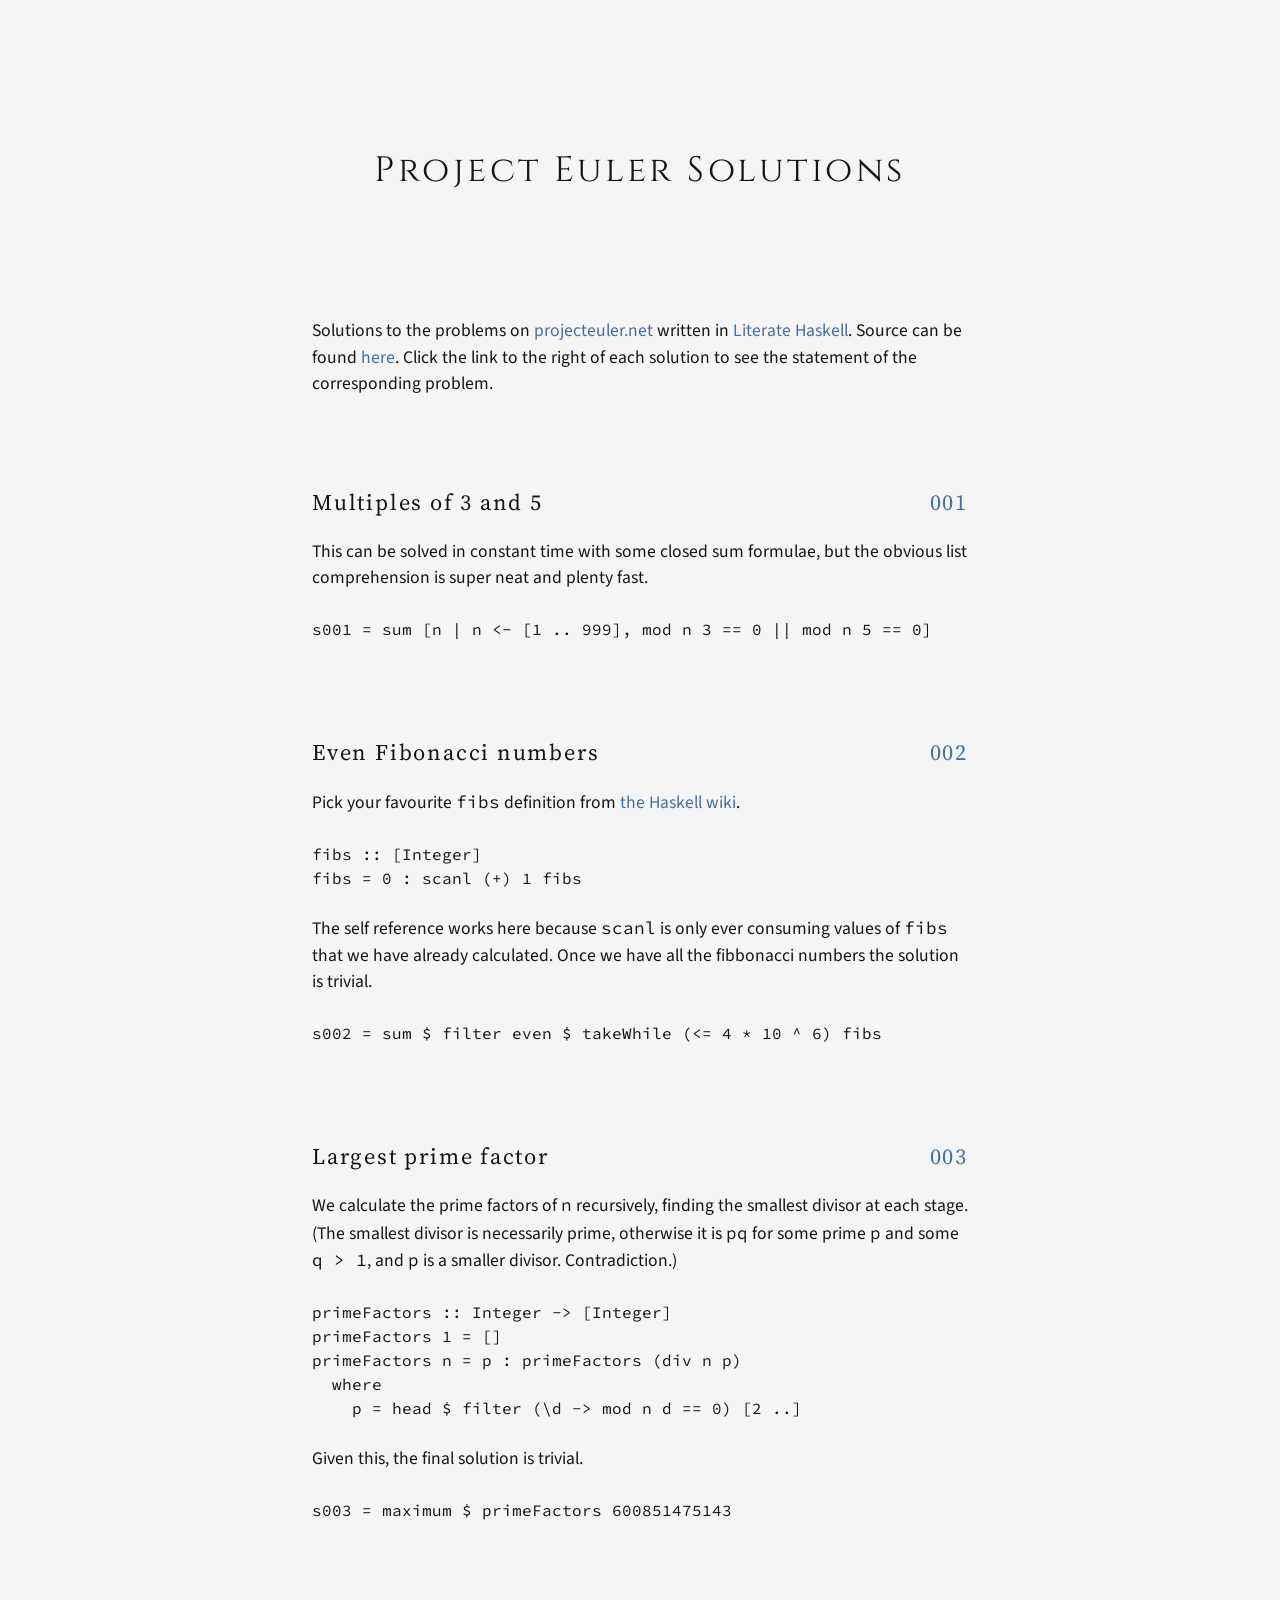
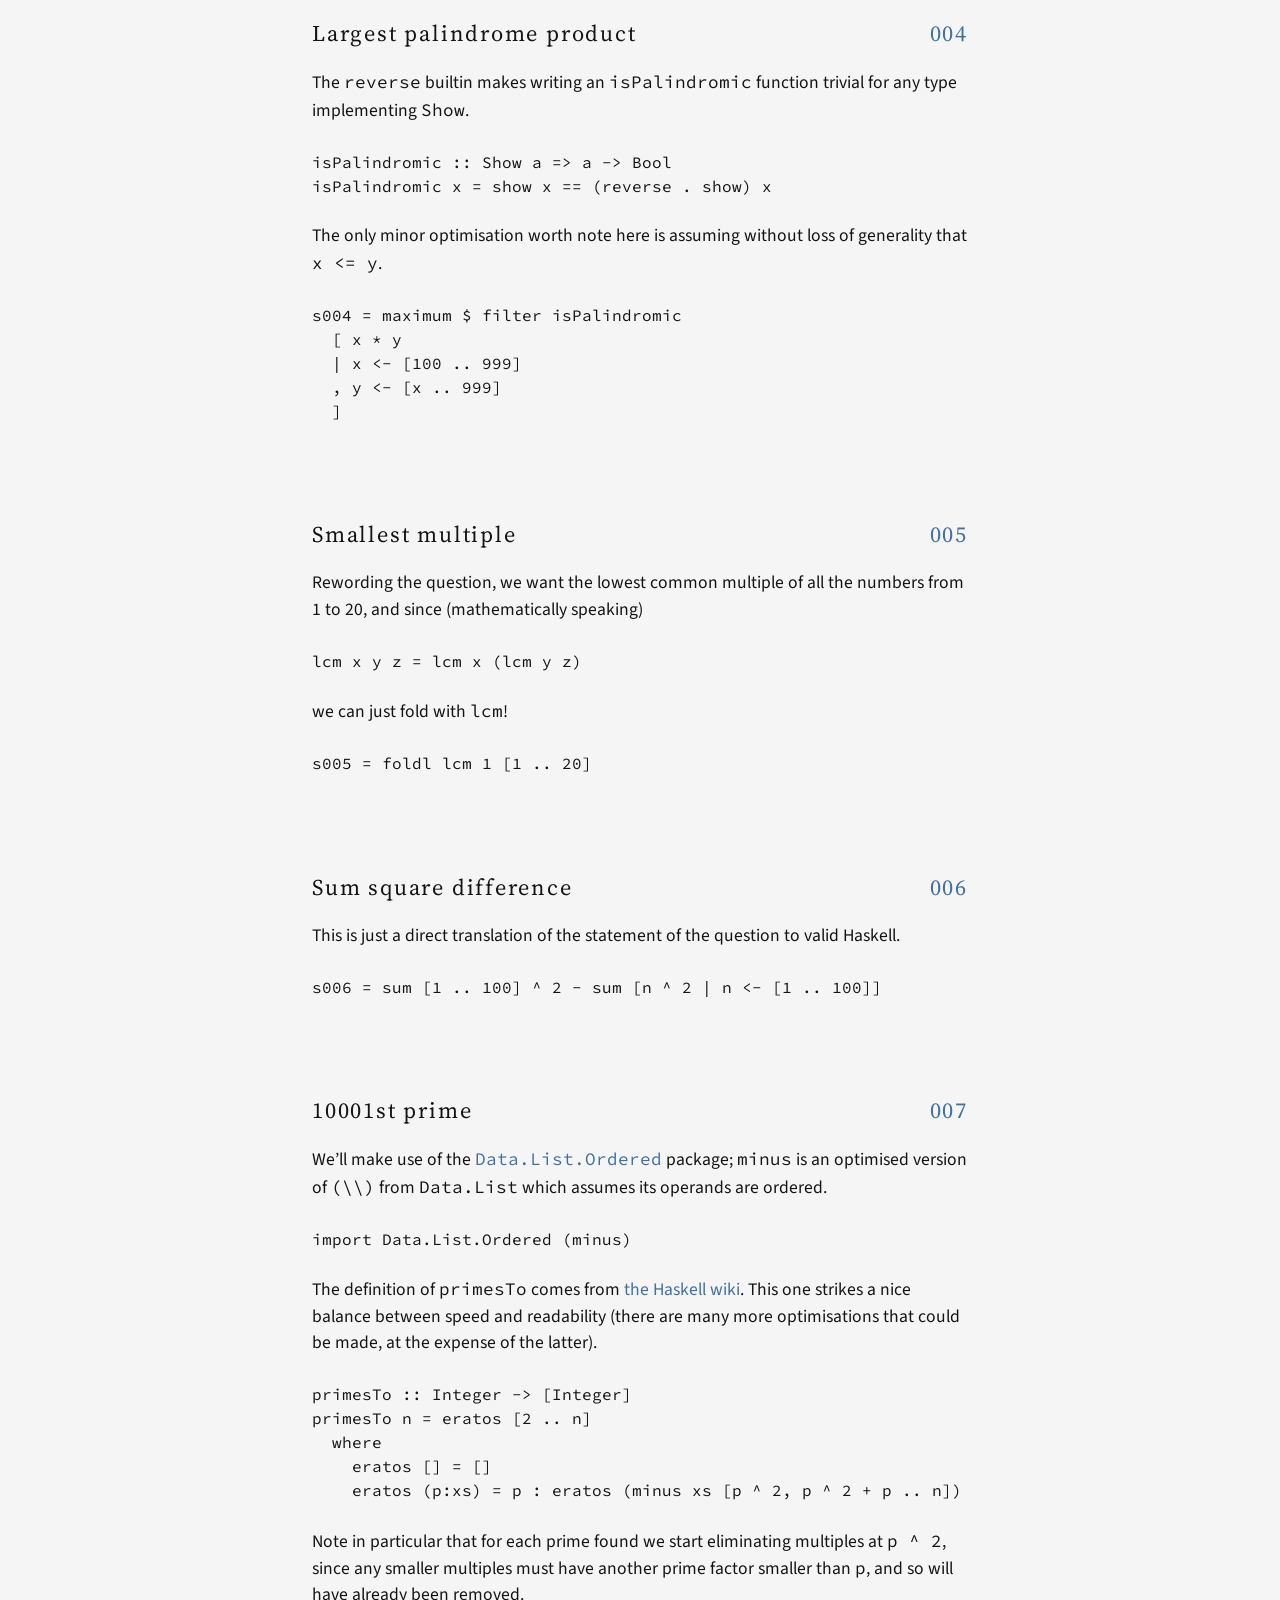
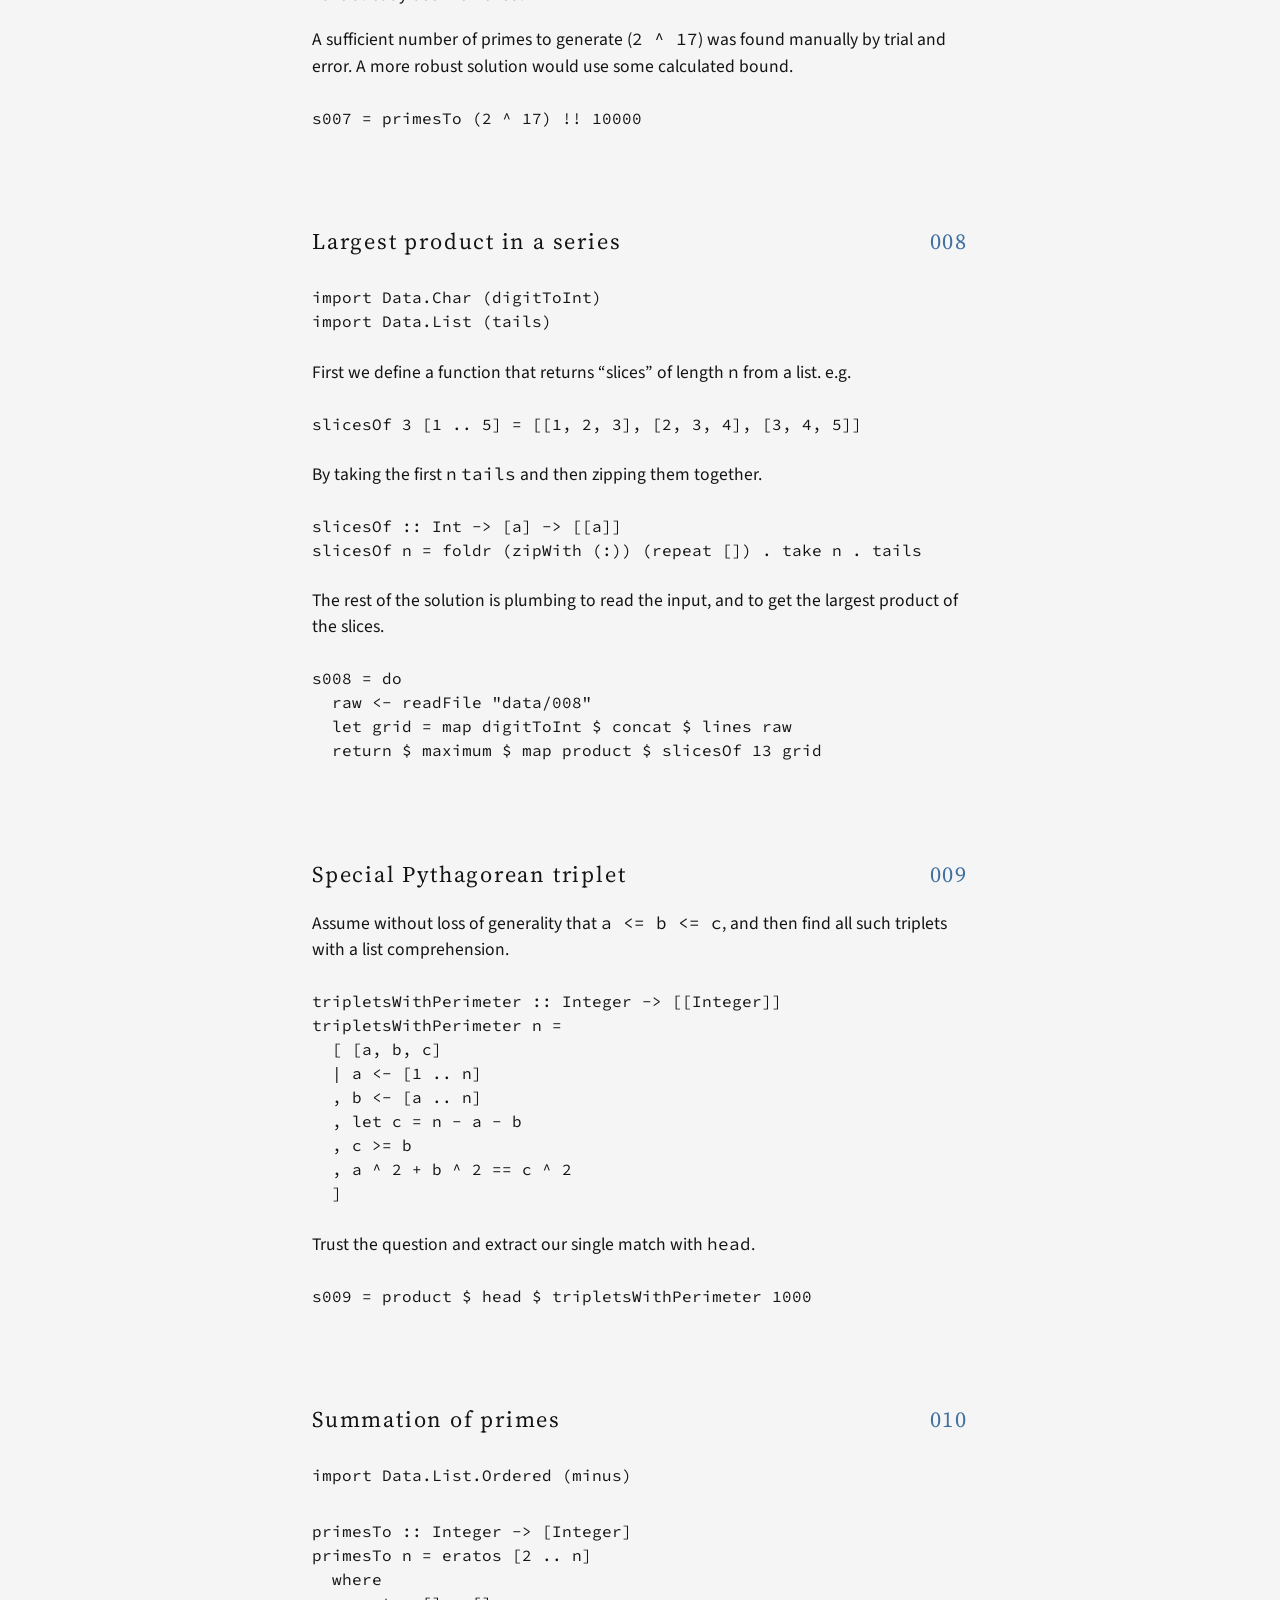
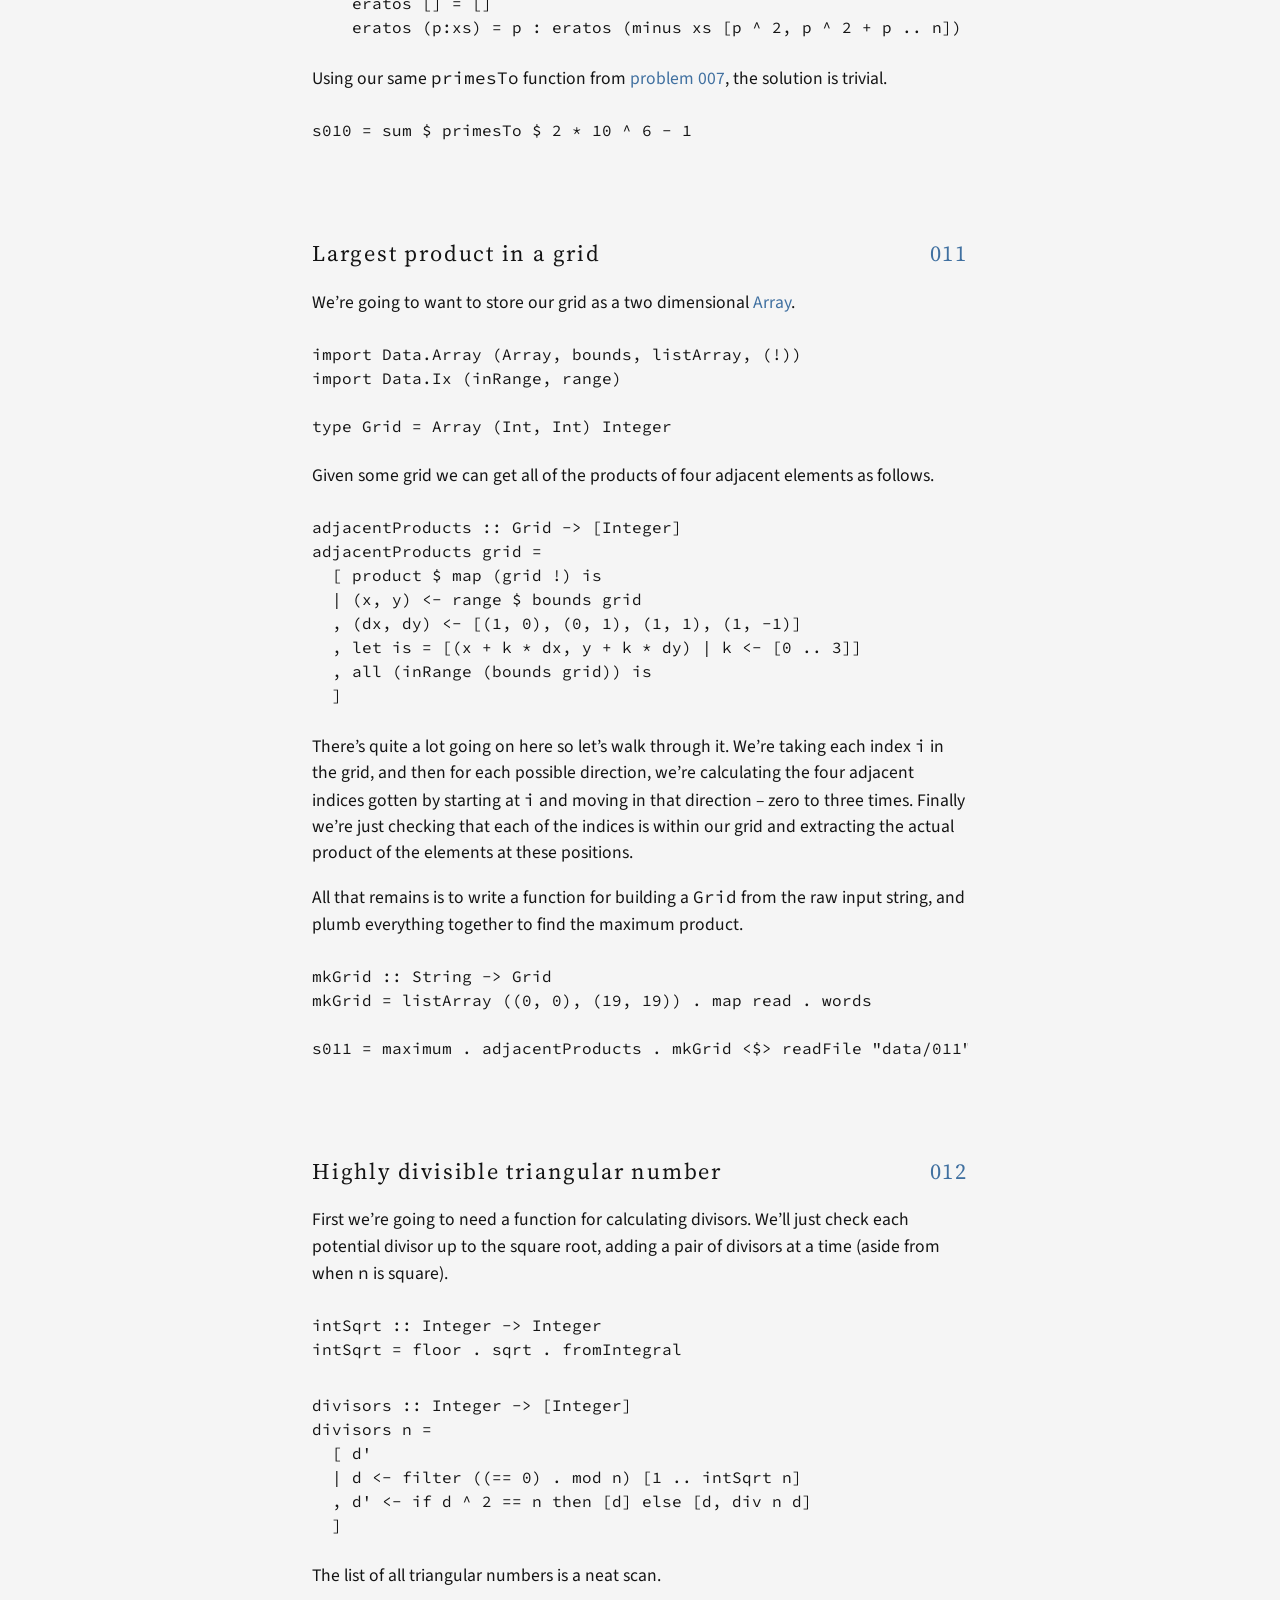
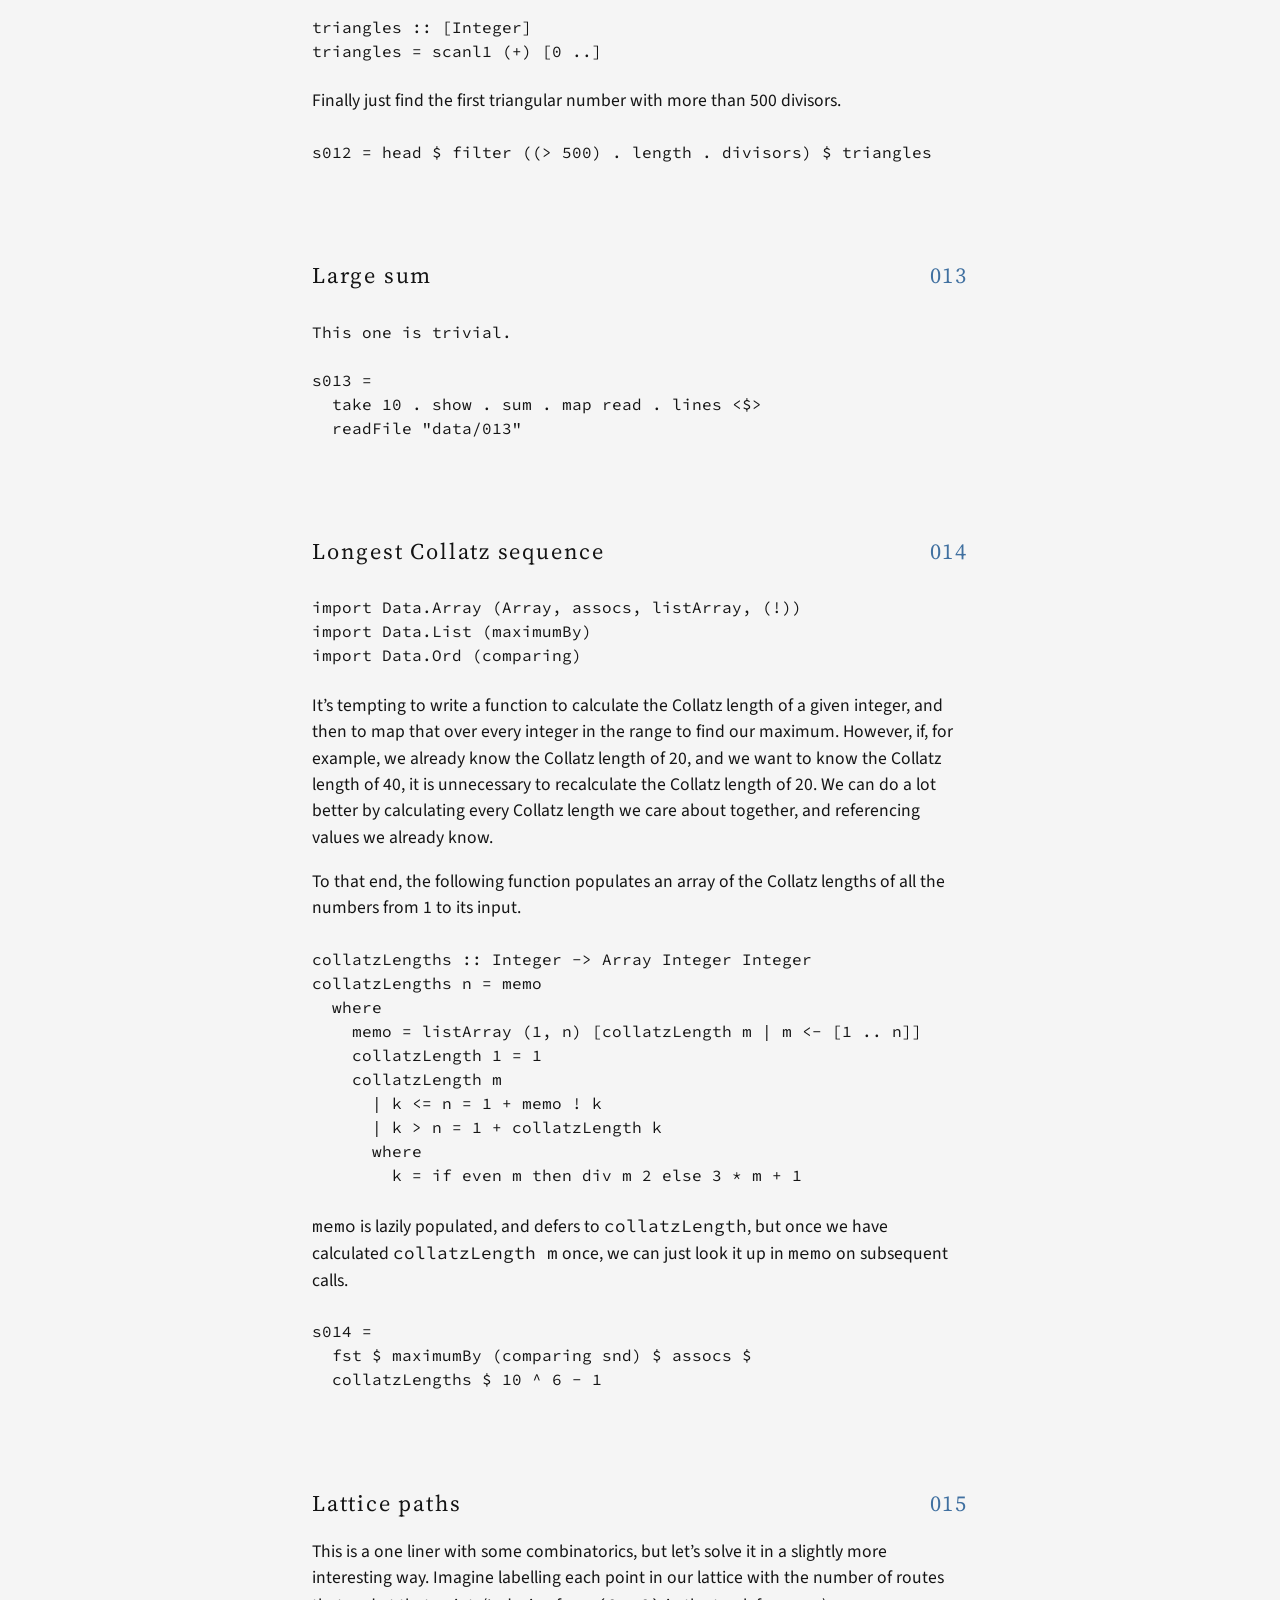
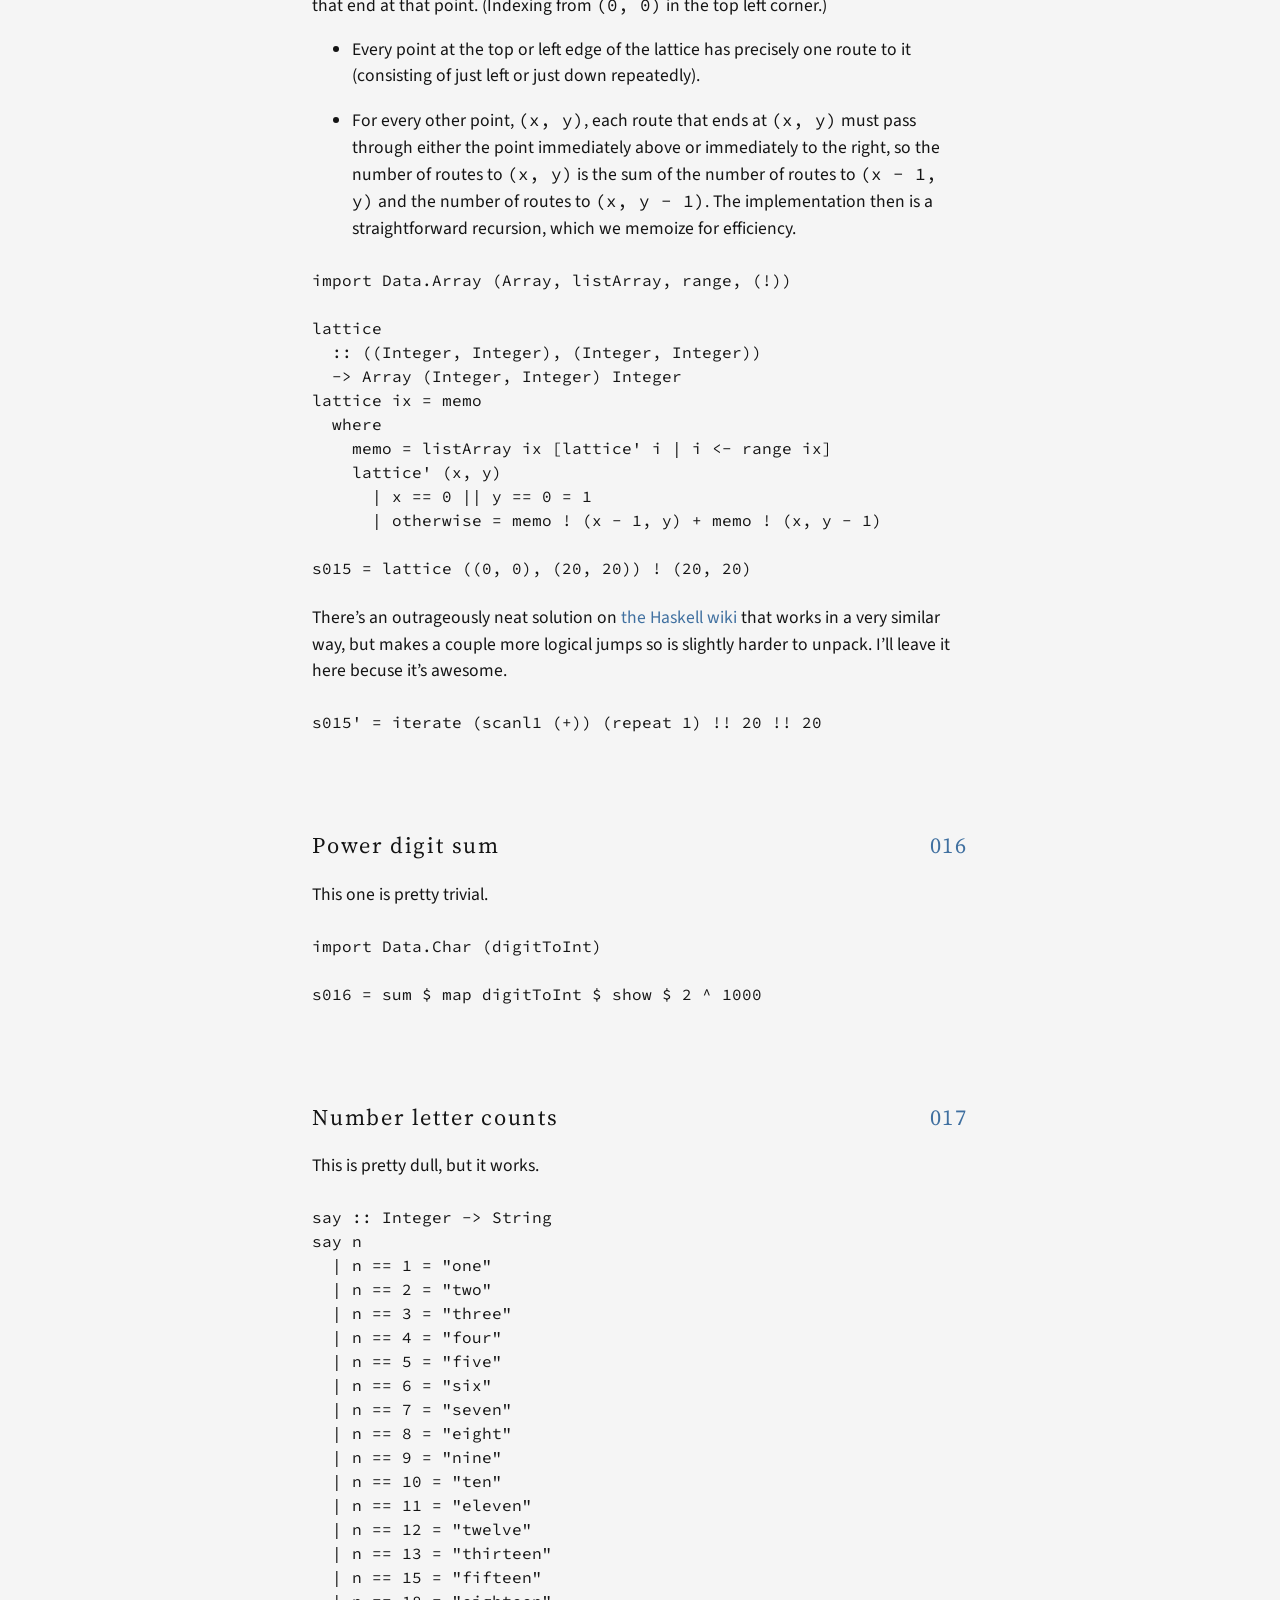
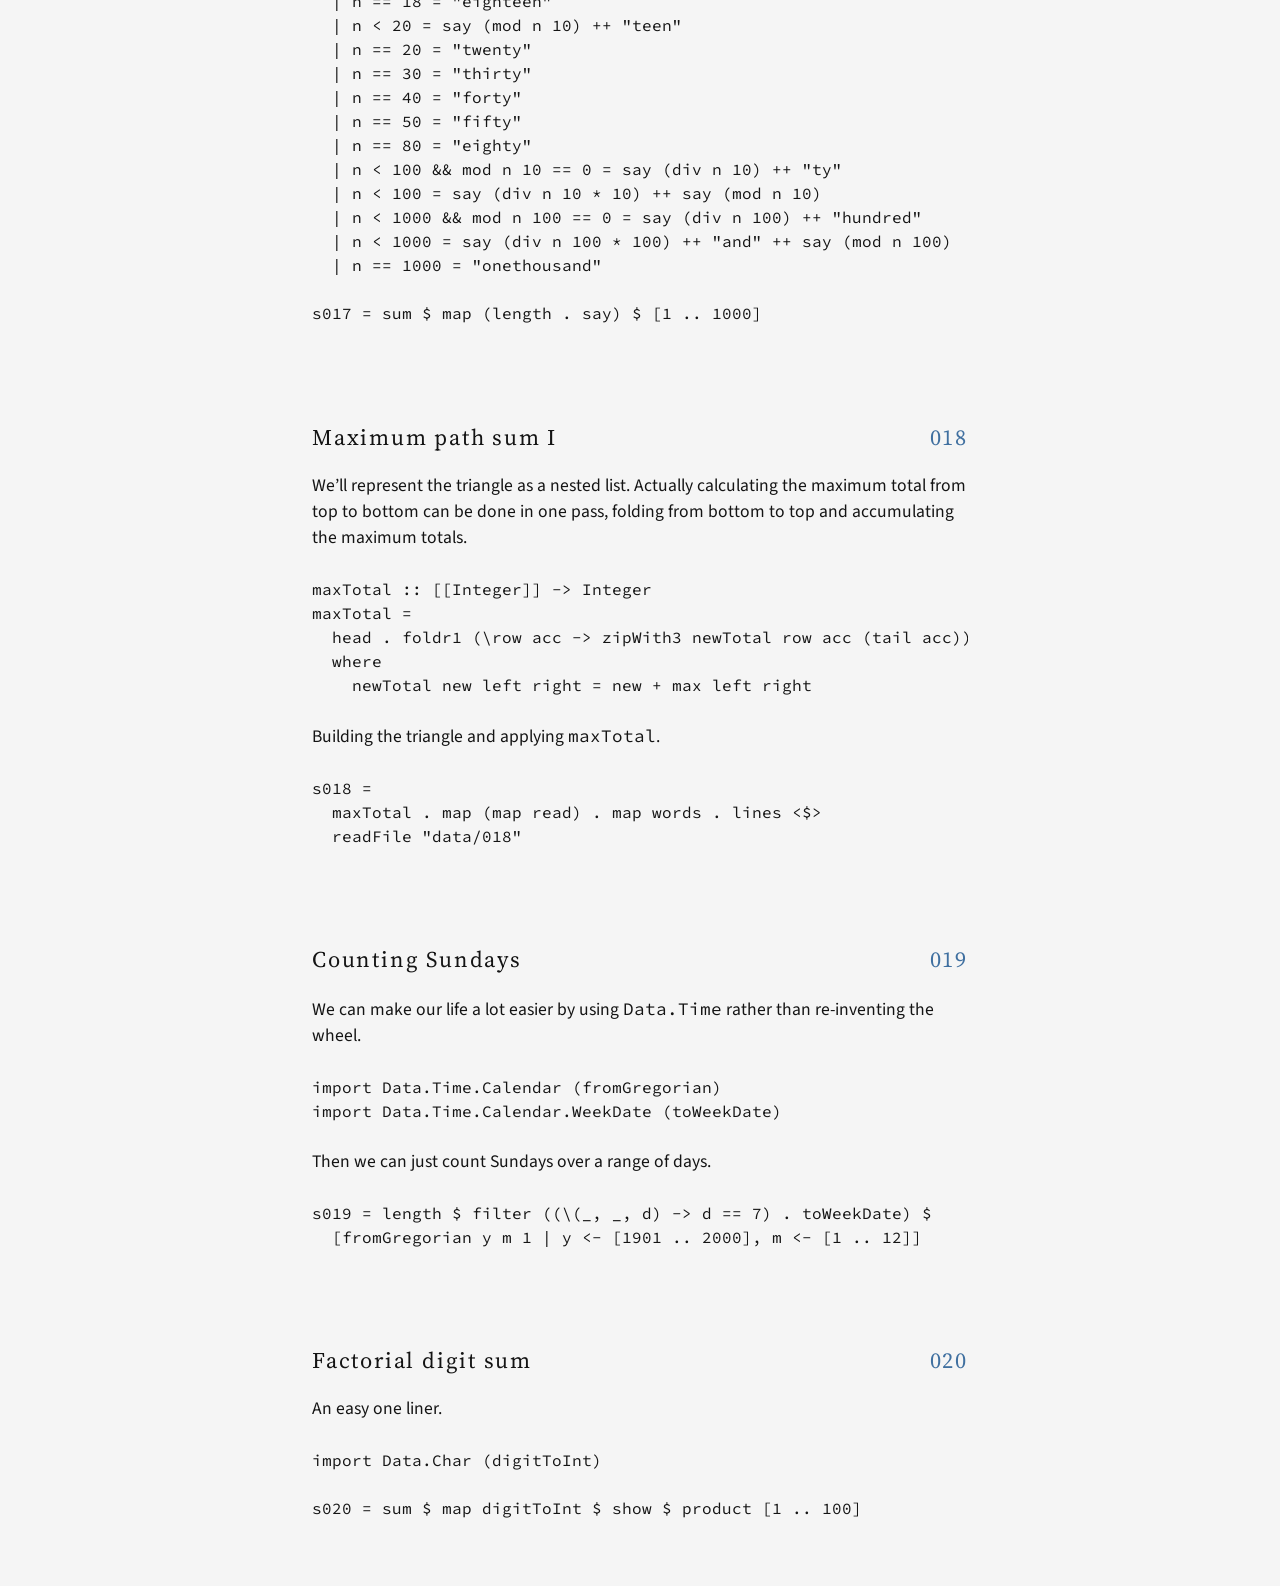
==== commit cddcb013: "020" ====
--- a/index.html
+++ b/index.html
@@ -459,6 +459,23 @@
   [fromGregorian y m <span class="dv">1</span> <span class="fu">|</span> y <span class="ot">&lt;-</span> [<span class="dv">1901</span> <span class="fu">..</span> <span class="dv">2000</span>], m <span class="ot">&lt;-</span> [<span class="dv">1</span> <span class="fu">..</span> <span class="dv">12</span>]]</code></pre></div>
 
     </div>
+    <div class='solution' id='020'>
+      <h2>
+        <a class='problem-title' href='#020'>
+          <span class='hash'># </span>
+          Factorial digit sum
+        </a>
+        <a class='problem-statement'
+            href='https://projecteuler.net/problem=020'>
+          020
+        </a>
+      </h2>
+      <p>An easy one liner.</p>
+<div class="sourceCode"><pre class="sourceCode literate haskell"><code class="sourceCode haskell"><span class="kw">import </span><span class="dt">Data.Char</span> (digitToInt)
+
+s020 <span class="fu">=</span> sum <span class="fu">$</span> map digitToInt <span class="fu">$</span> show <span class="fu">$</span> product [<span class="dv">1</span> <span class="fu">..</span> <span class="dv">100</span>]</code></pre></div>
+
+    </div>
 </body>
 </html>
 
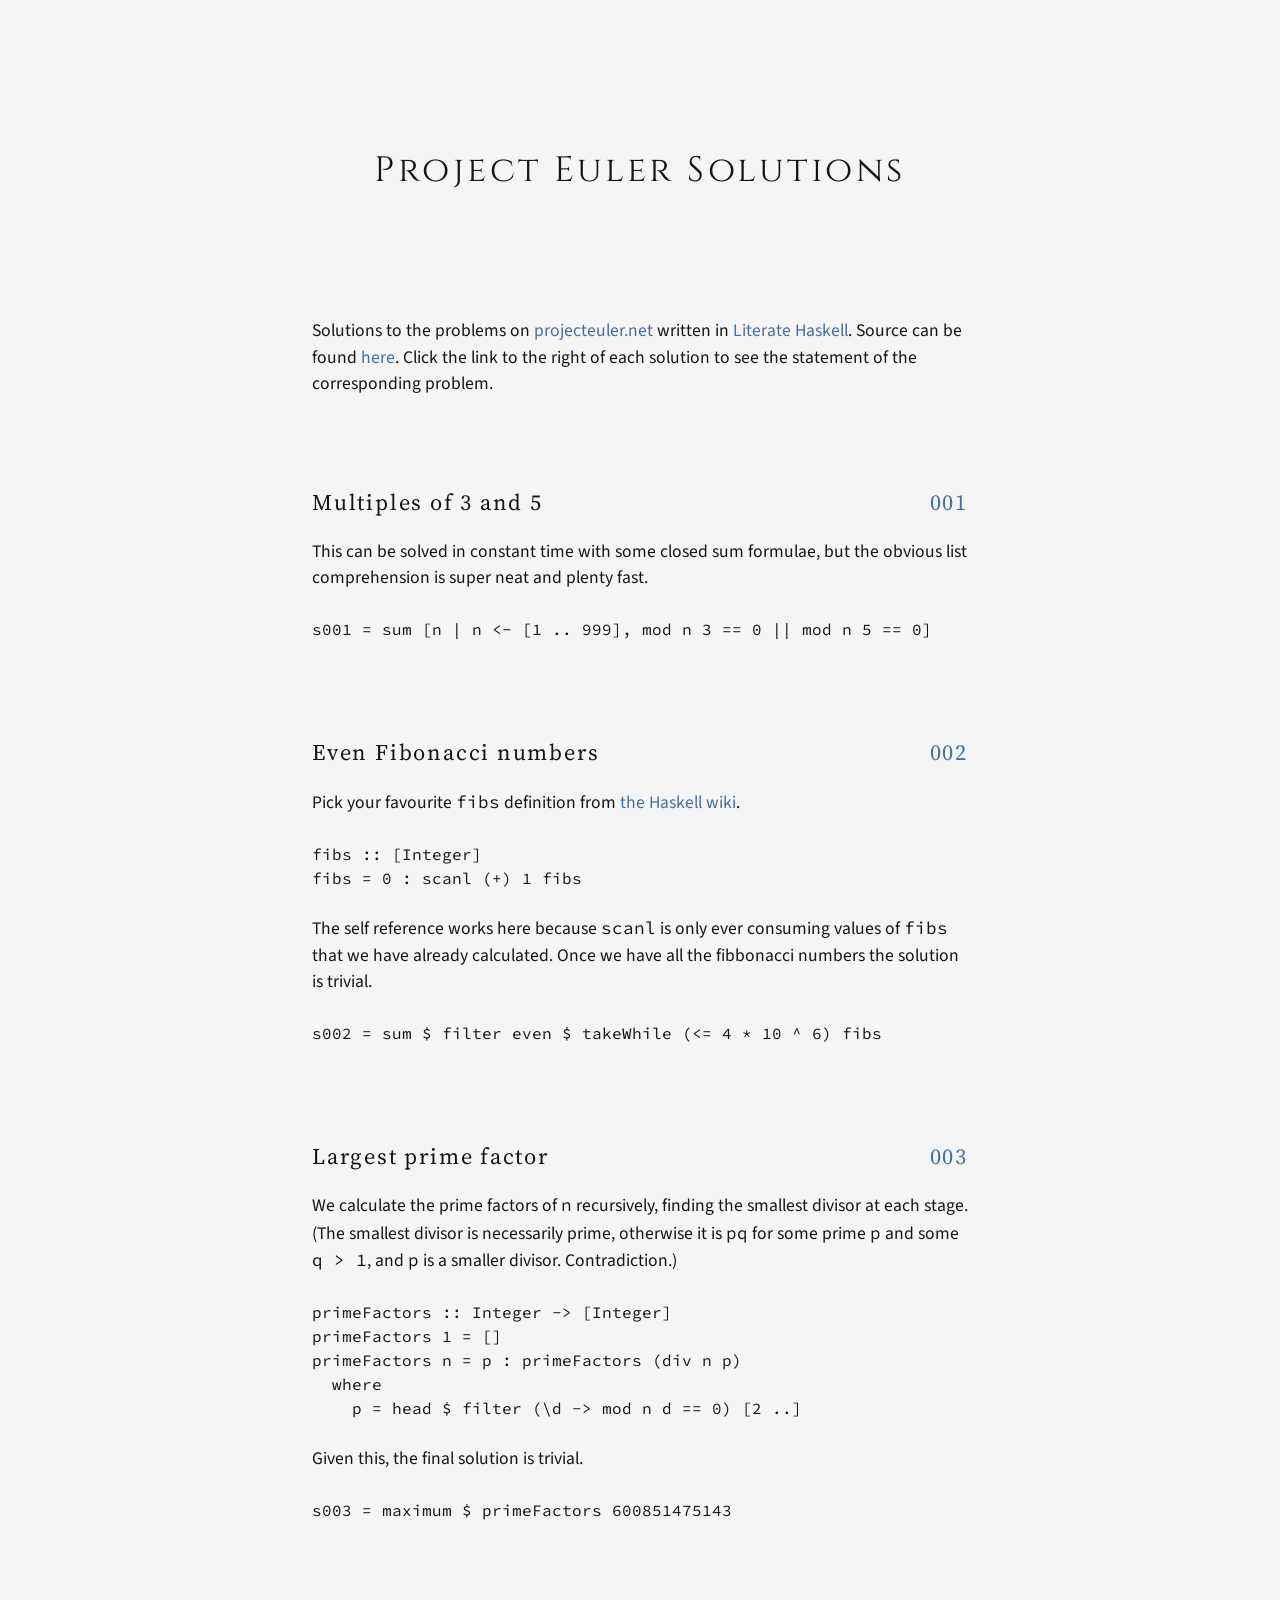
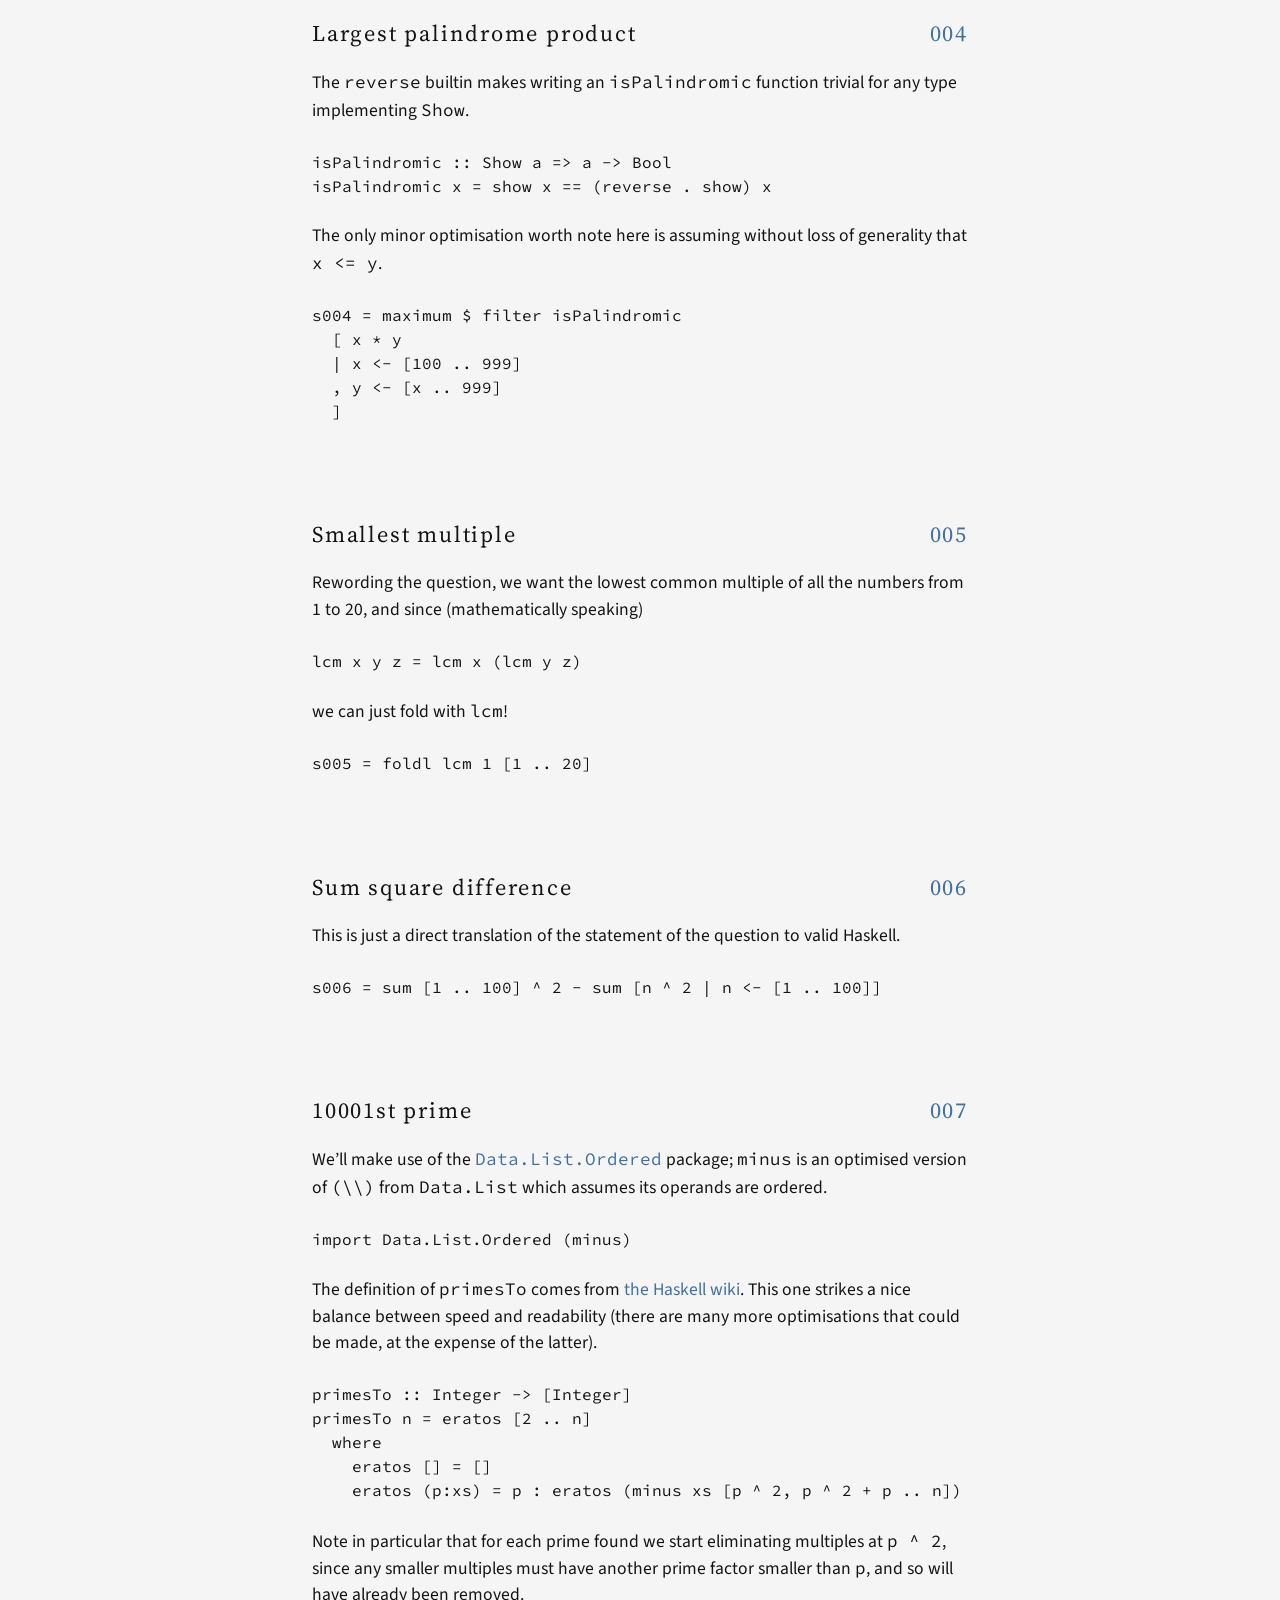
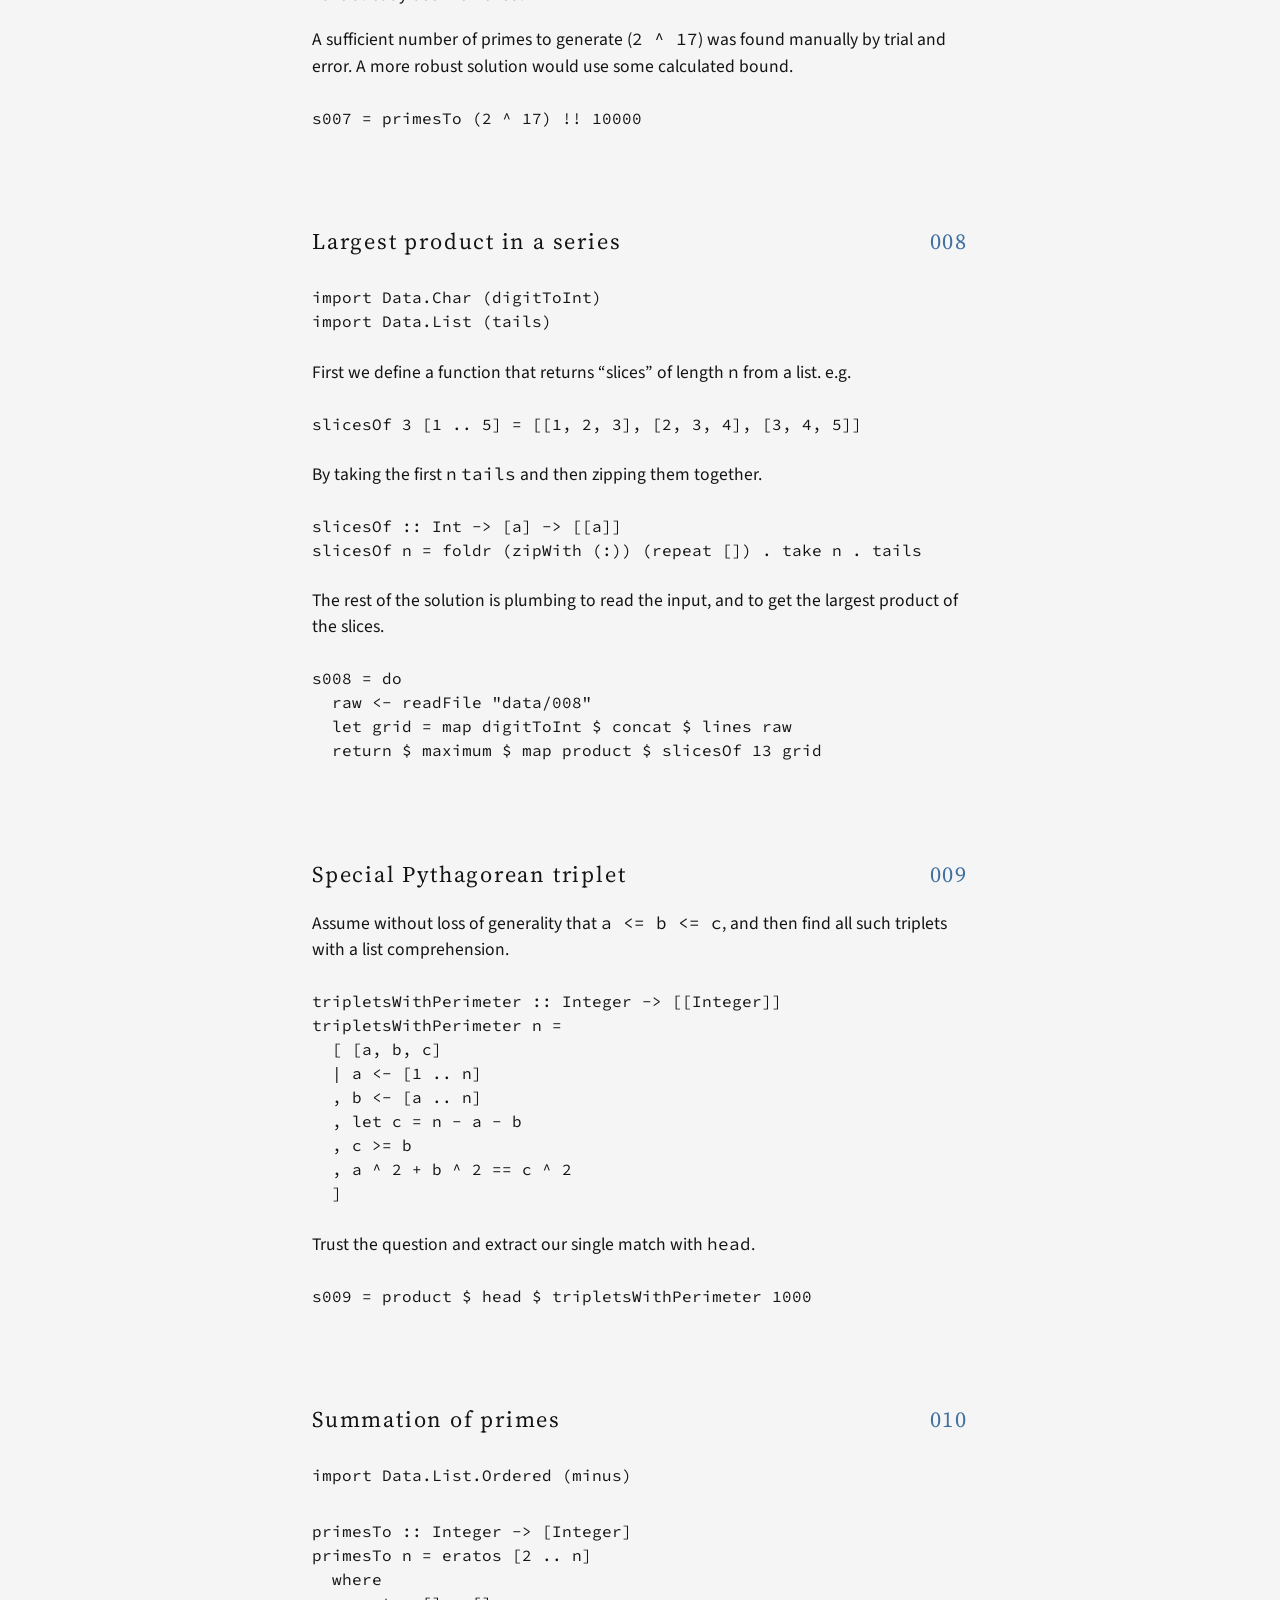
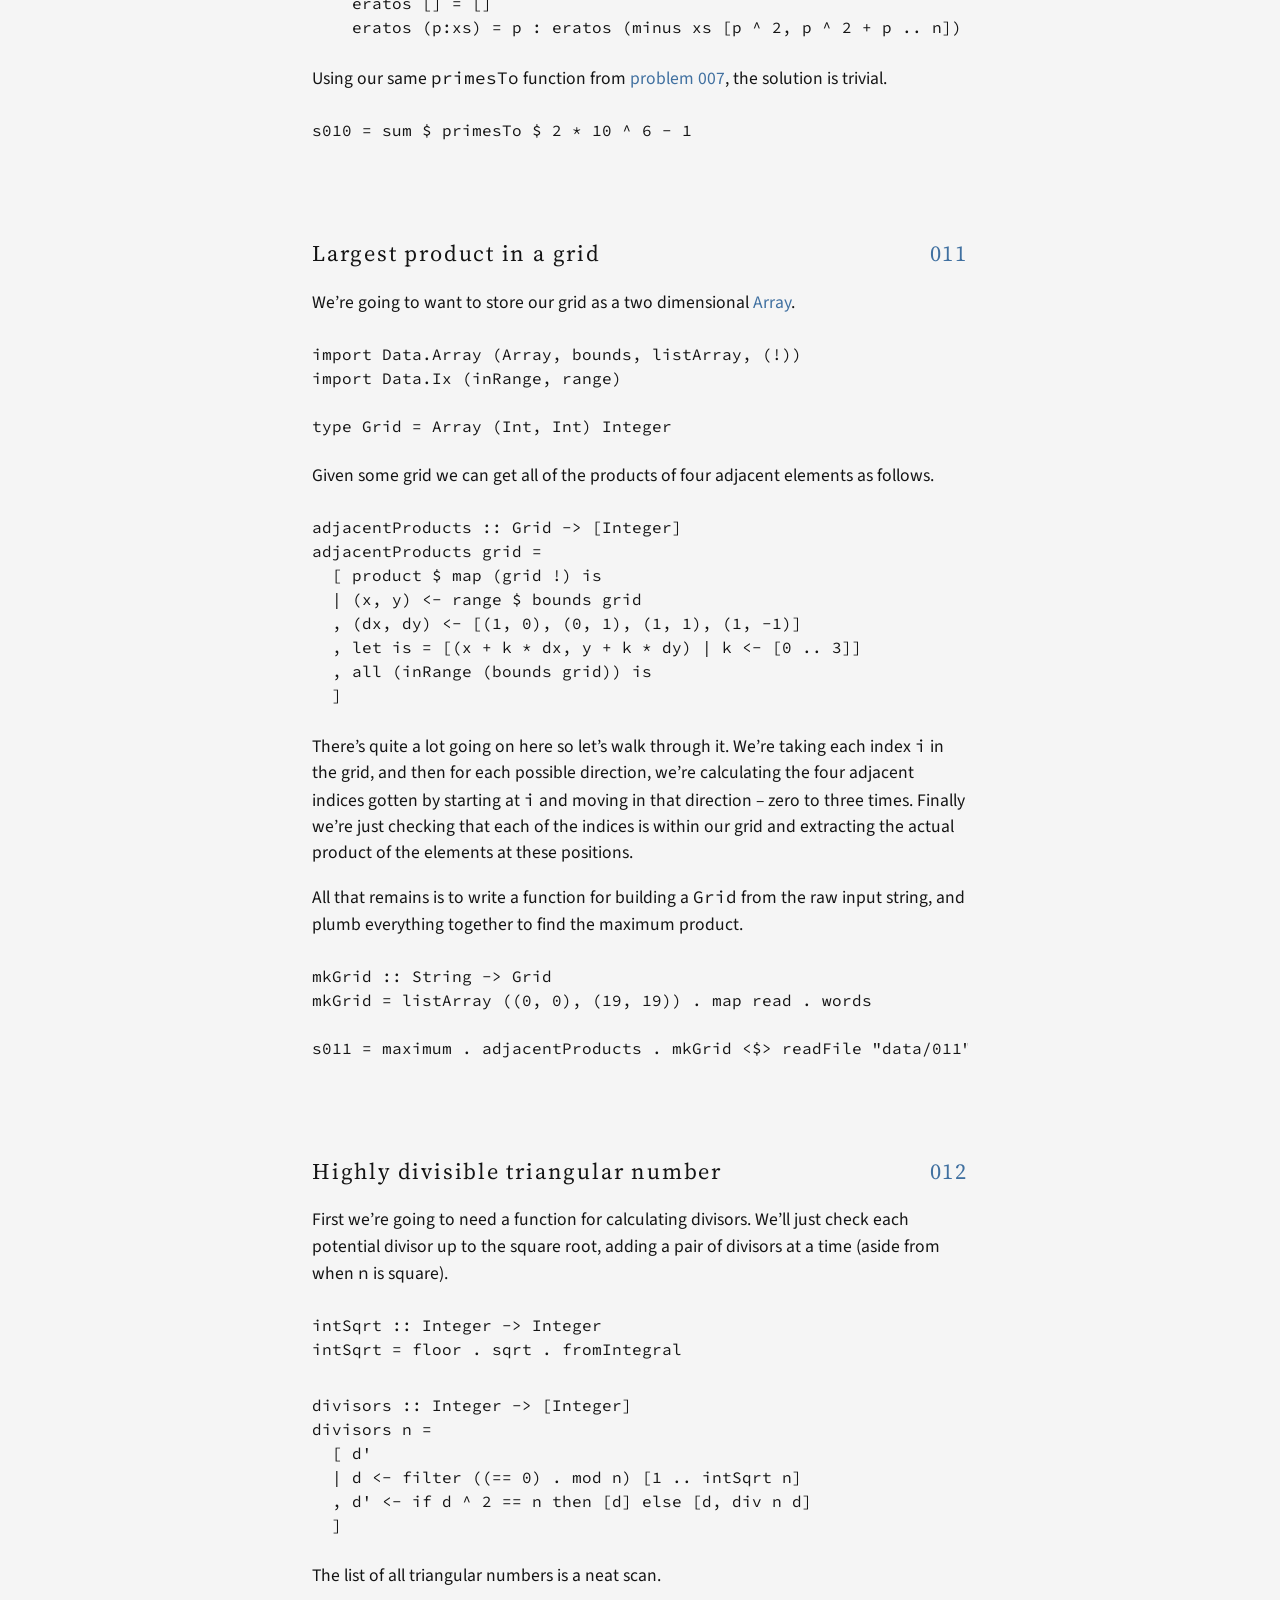
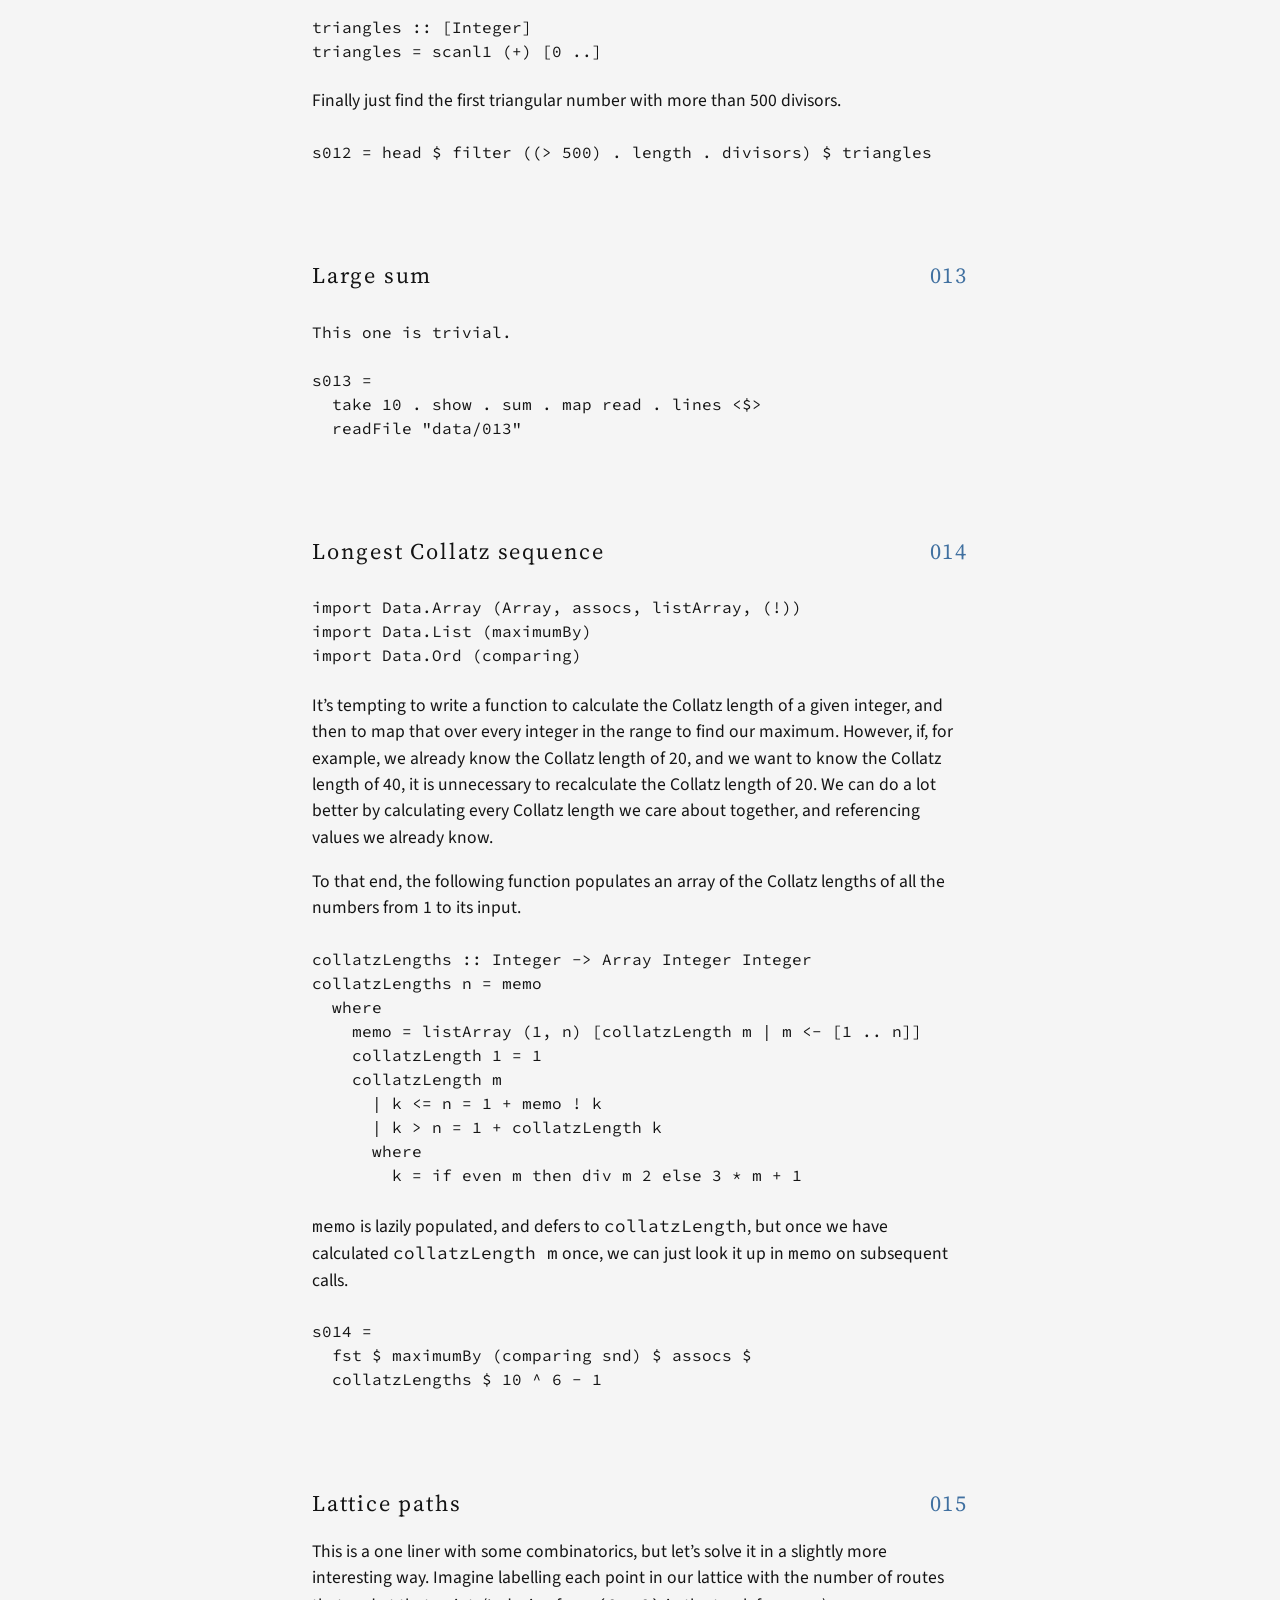
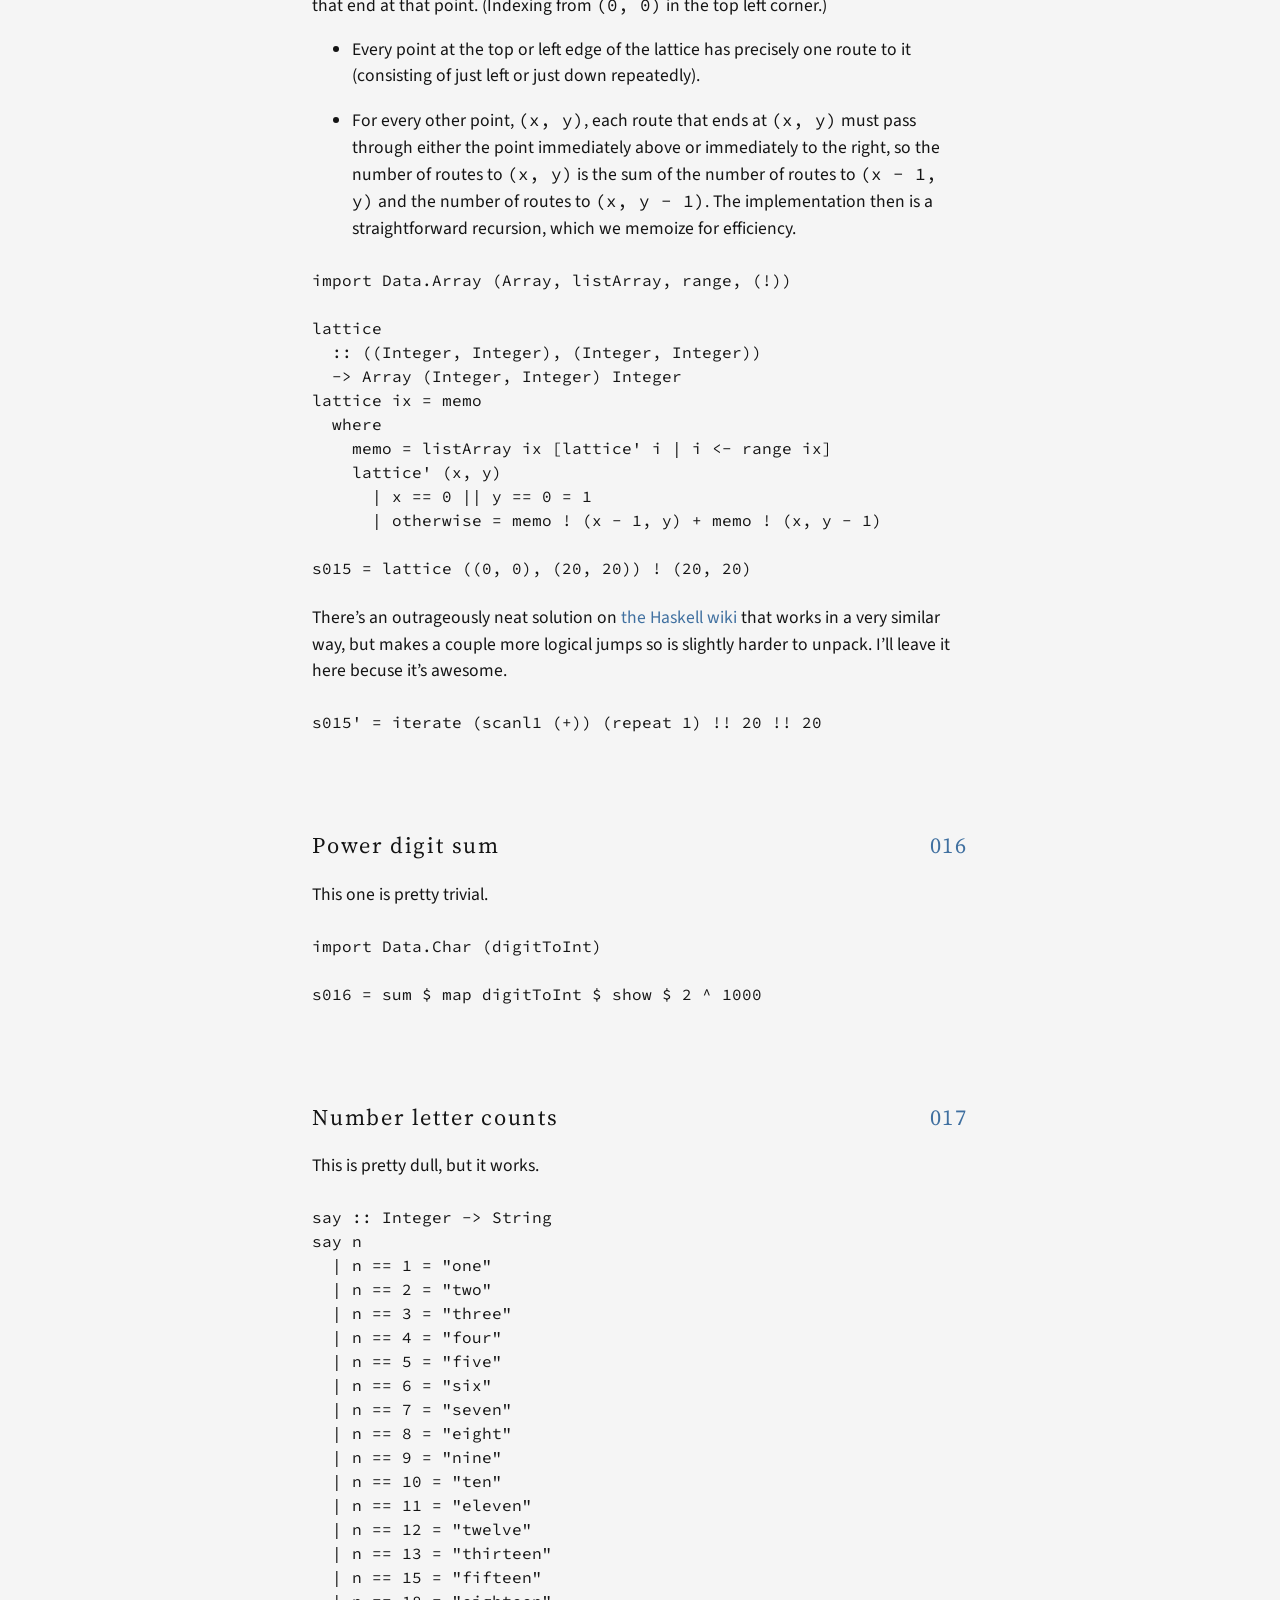
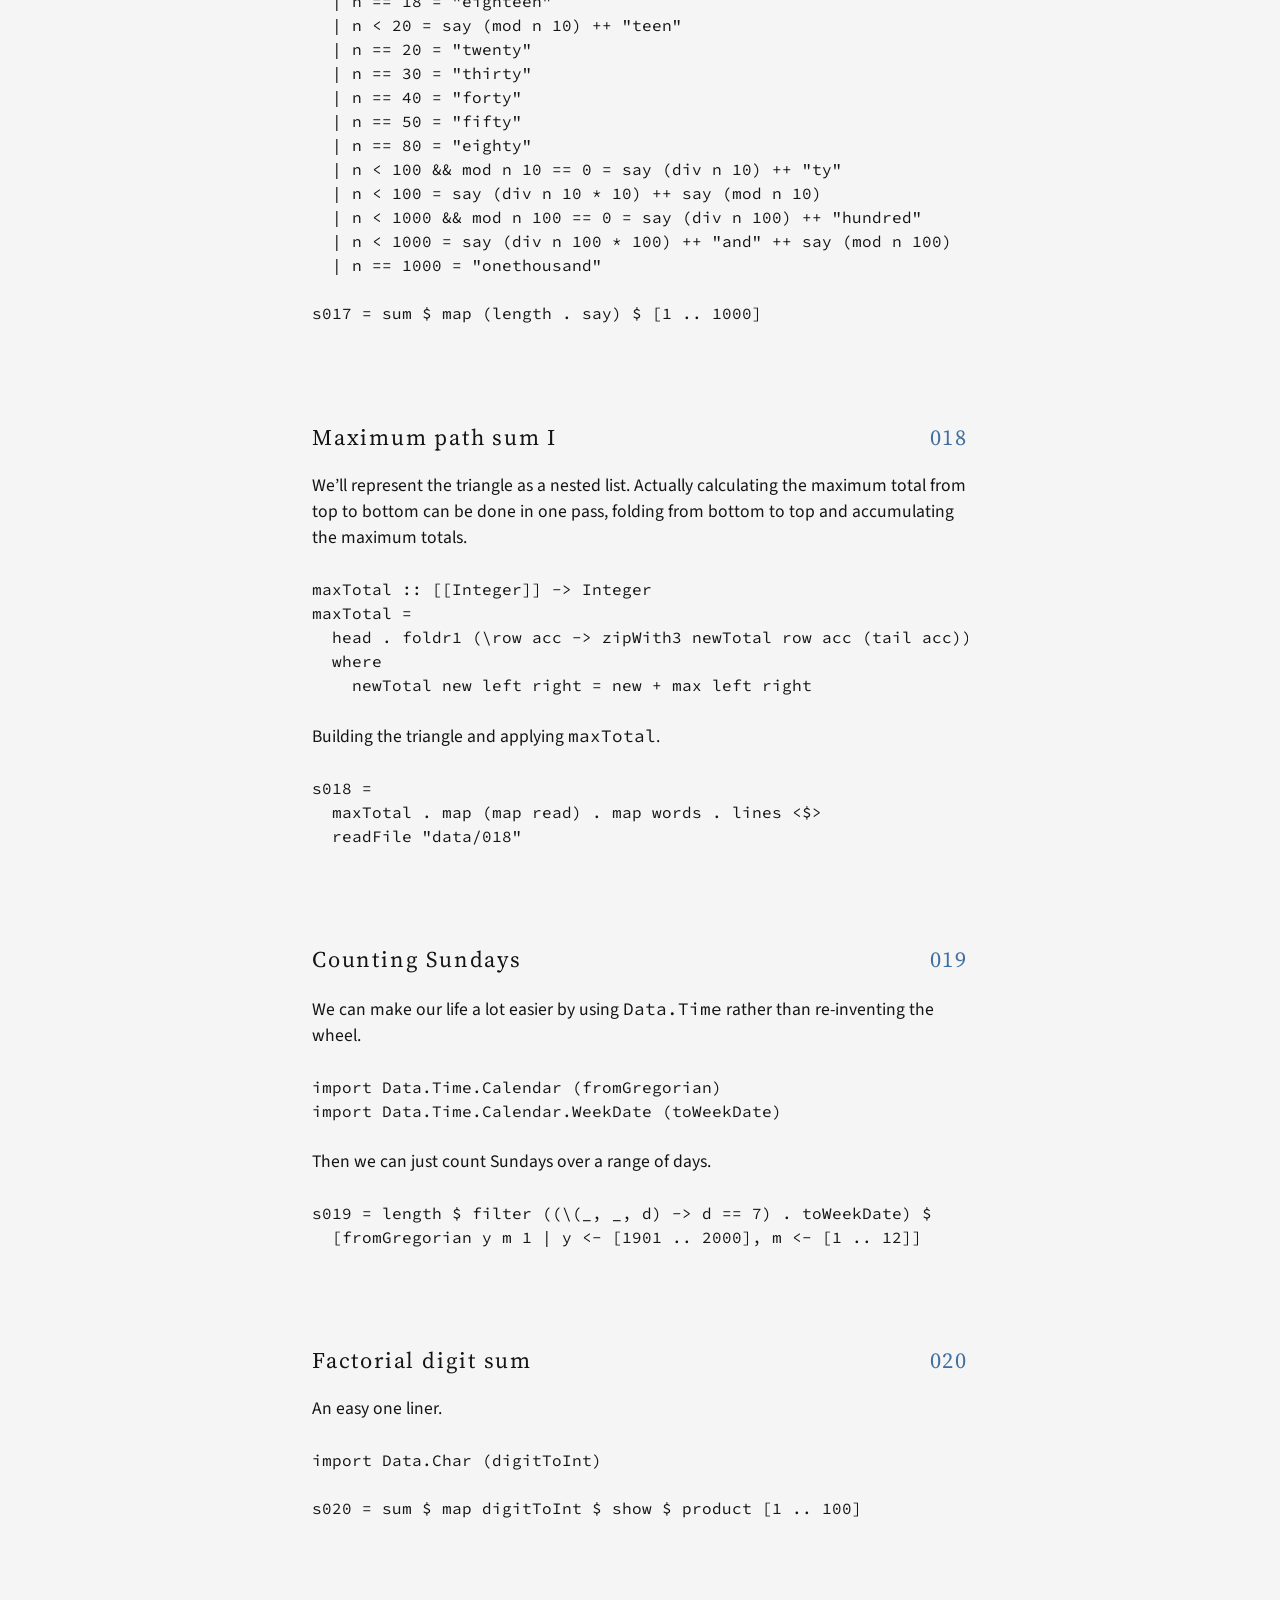
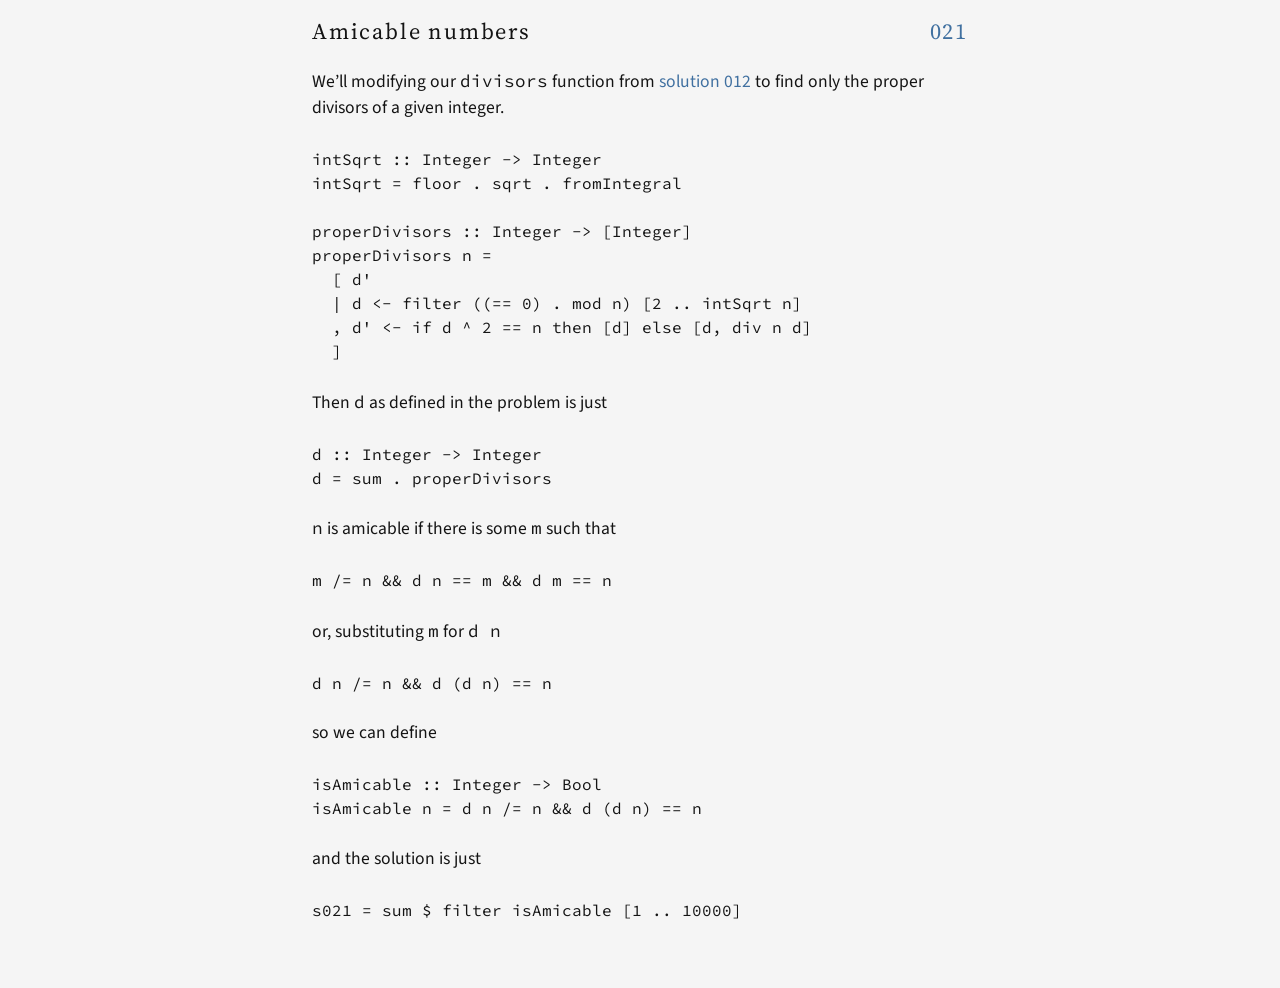
==== commit 32de6e4d: "titles 21-30; 021" ====
--- a/index.html
+++ b/index.html
@@ -476,6 +476,41 @@
 s020 <span class="fu">=</span> sum <span class="fu">$</span> map digitToInt <span class="fu">$</span> show <span class="fu">$</span> product [<span class="dv">1</span> <span class="fu">..</span> <span class="dv">100</span>]</code></pre></div>
 
     </div>
+    <div class='solution' id='021'>
+      <h2>
+        <a class='problem-title' href='#021'>
+          <span class='hash'># </span>
+          Amicable numbers
+        </a>
+        <a class='problem-statement'
+            href='https://projecteuler.net/problem=021'>
+          021
+        </a>
+      </h2>
+      <p>We’ll modifying our <code>divisors</code> function from <a href="#012">solution 012</a> to find only the proper divisors of a given integer.</p>
+<div class="sourceCode"><pre class="sourceCode literate haskell"><code class="sourceCode haskell"><span class="ot">intSqrt ::</span> <span class="dt">Integer</span> <span class="ot">-&gt;</span> <span class="dt">Integer</span>
+intSqrt <span class="fu">=</span> floor <span class="fu">.</span> sqrt <span class="fu">.</span> fromIntegral
+
+<span class="ot">properDivisors ::</span> <span class="dt">Integer</span> <span class="ot">-&gt;</span> [<span class="dt">Integer</span>]
+properDivisors n <span class="fu">=</span>
+  [ d&#39;
+  <span class="fu">|</span> d <span class="ot">&lt;-</span> filter ((<span class="fu">==</span> <span class="dv">0</span>) <span class="fu">.</span> mod n) [<span class="dv">2</span> <span class="fu">..</span> intSqrt n]
+  , d&#39; <span class="ot">&lt;-</span> <span class="kw">if</span> d <span class="fu">^</span> <span class="dv">2</span> <span class="fu">==</span> n <span class="kw">then</span> [d] <span class="kw">else</span> [d, div n d]
+  ]</code></pre></div>
+<p>Then <code>d</code> as defined in the problem is just</p>
+<div class="sourceCode"><pre class="sourceCode literate haskell"><code class="sourceCode haskell"><span class="ot">d ::</span> <span class="dt">Integer</span> <span class="ot">-&gt;</span> <span class="dt">Integer</span>
+d <span class="fu">=</span> sum <span class="fu">.</span> properDivisors</code></pre></div>
+<p><code>n</code> is amicable if there is some <code>m</code> such that</p>
+<pre><code>m /= n &amp;&amp; d n == m &amp;&amp; d m == n</code></pre>
+<p>or, substituting <code>m</code> for <code>d n</code></p>
+<pre><code>d n /= n &amp;&amp; d (d n) == n</code></pre>
+<p>so we can define</p>
+<div class="sourceCode"><pre class="sourceCode literate haskell"><code class="sourceCode haskell"><span class="ot">isAmicable ::</span> <span class="dt">Integer</span> <span class="ot">-&gt;</span> <span class="dt">Bool</span>
+isAmicable n <span class="fu">=</span> d n <span class="fu">/=</span> n <span class="fu">&amp;&amp;</span> d (d n) <span class="fu">==</span> n</code></pre></div>
+<p>and the solution is just</p>
+<div class="sourceCode"><pre class="sourceCode literate haskell"><code class="sourceCode haskell">s021 <span class="fu">=</span> sum <span class="fu">$</span> filter isAmicable [<span class="dv">1</span> <span class="fu">..</span> <span class="dv">10000</span>]</code></pre></div>
+
+    </div>
 </body>
 </html>
 
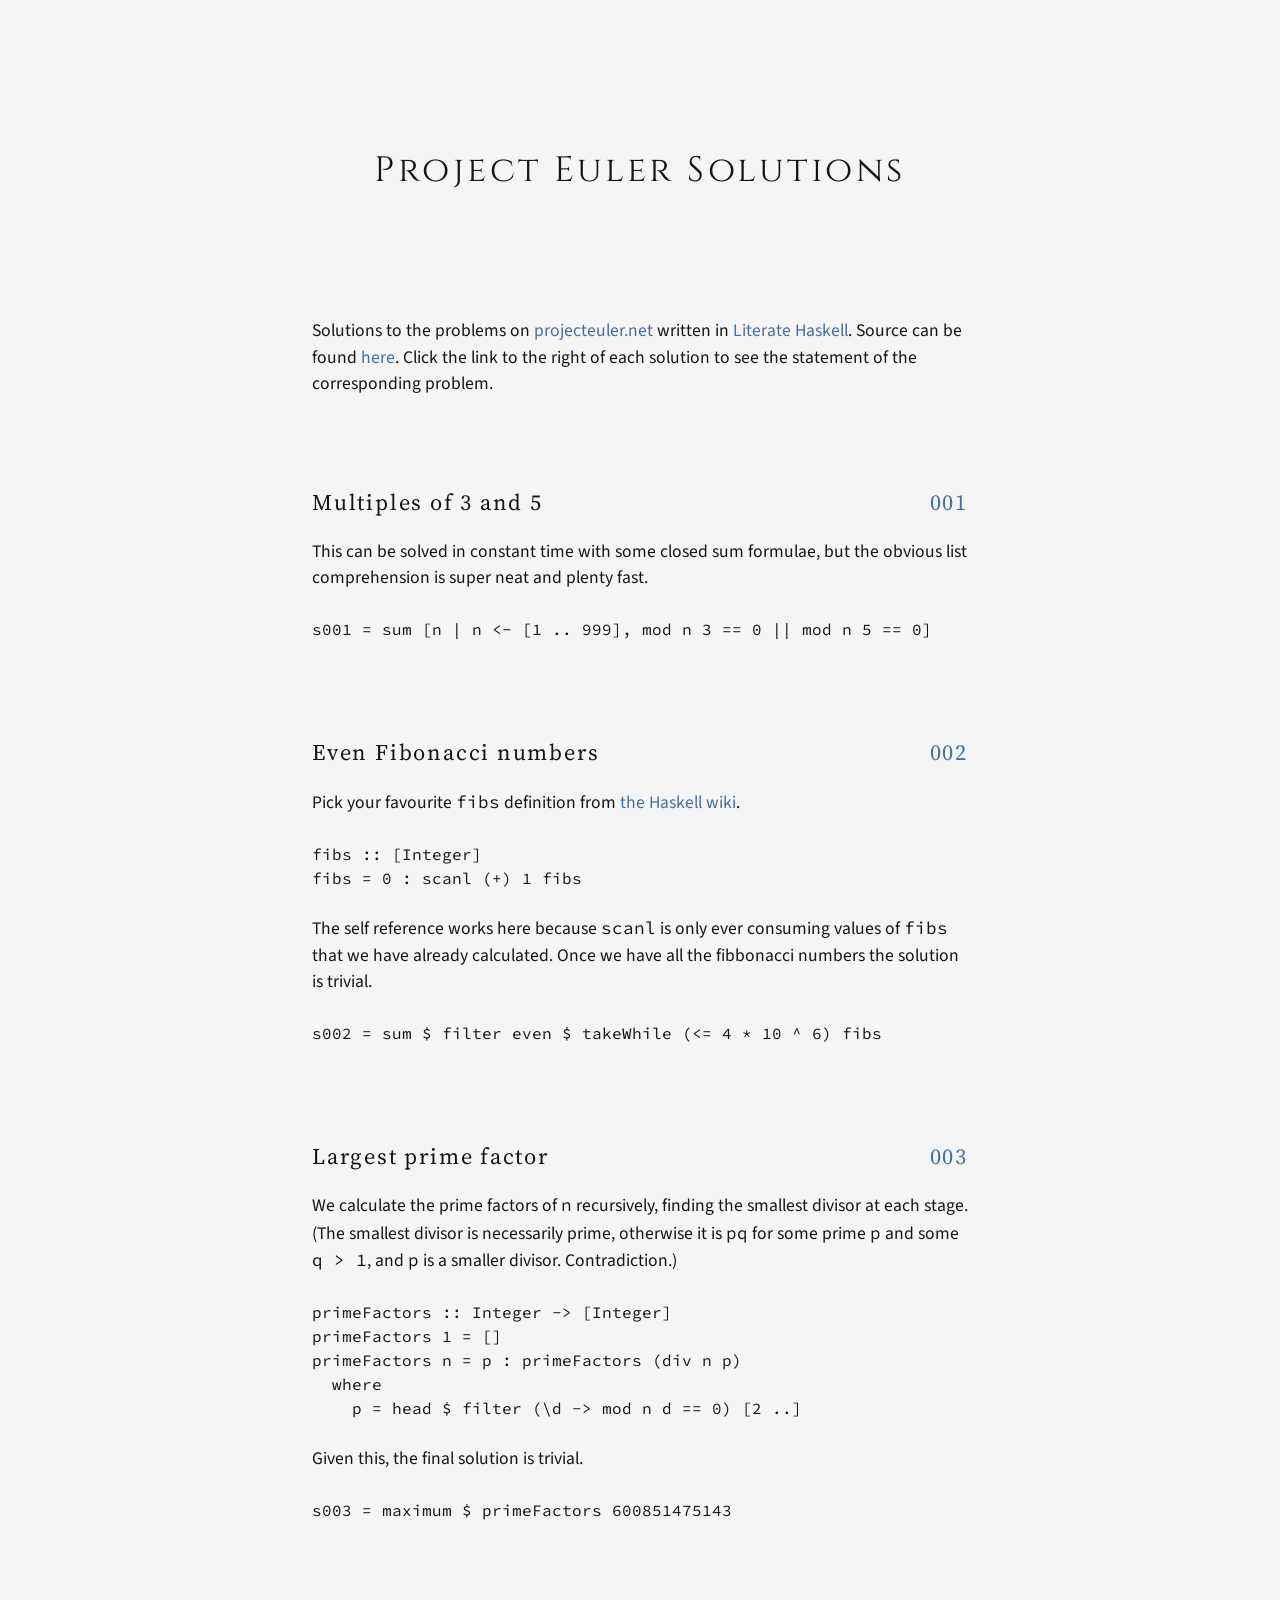
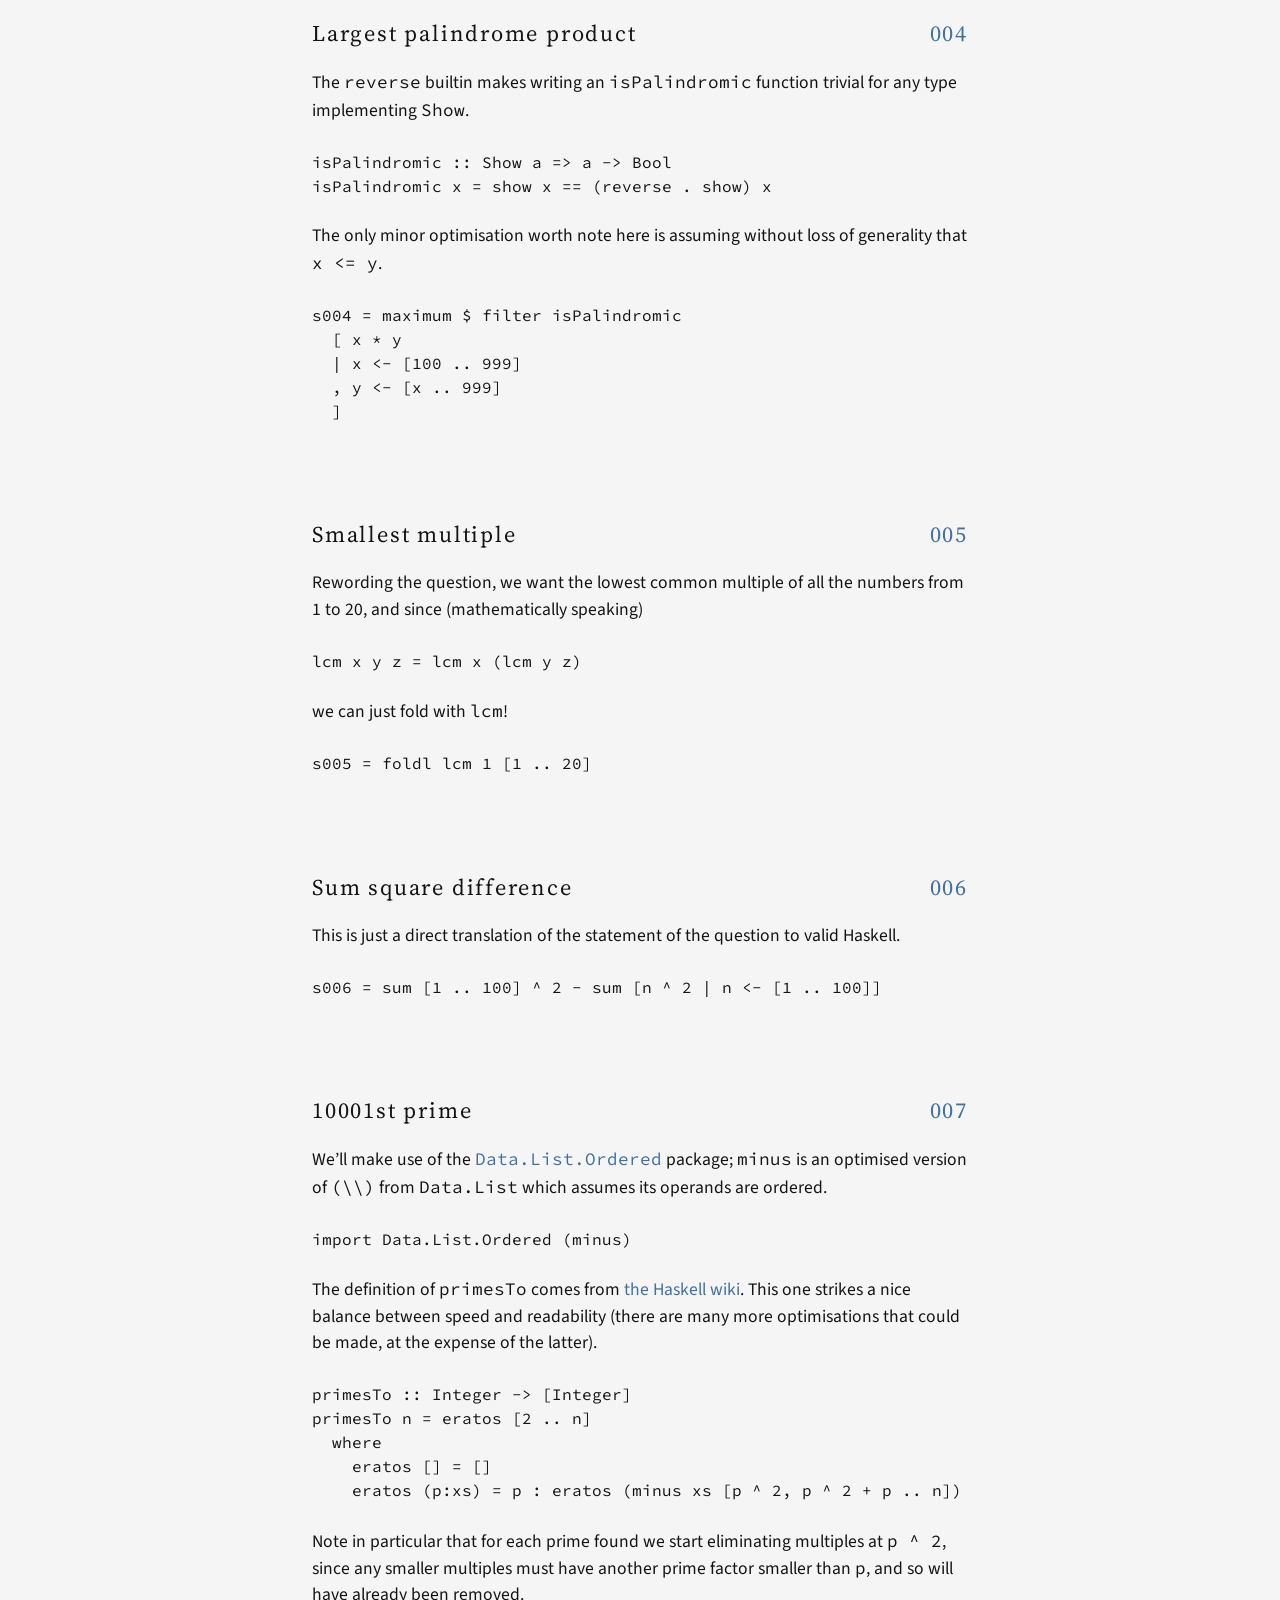
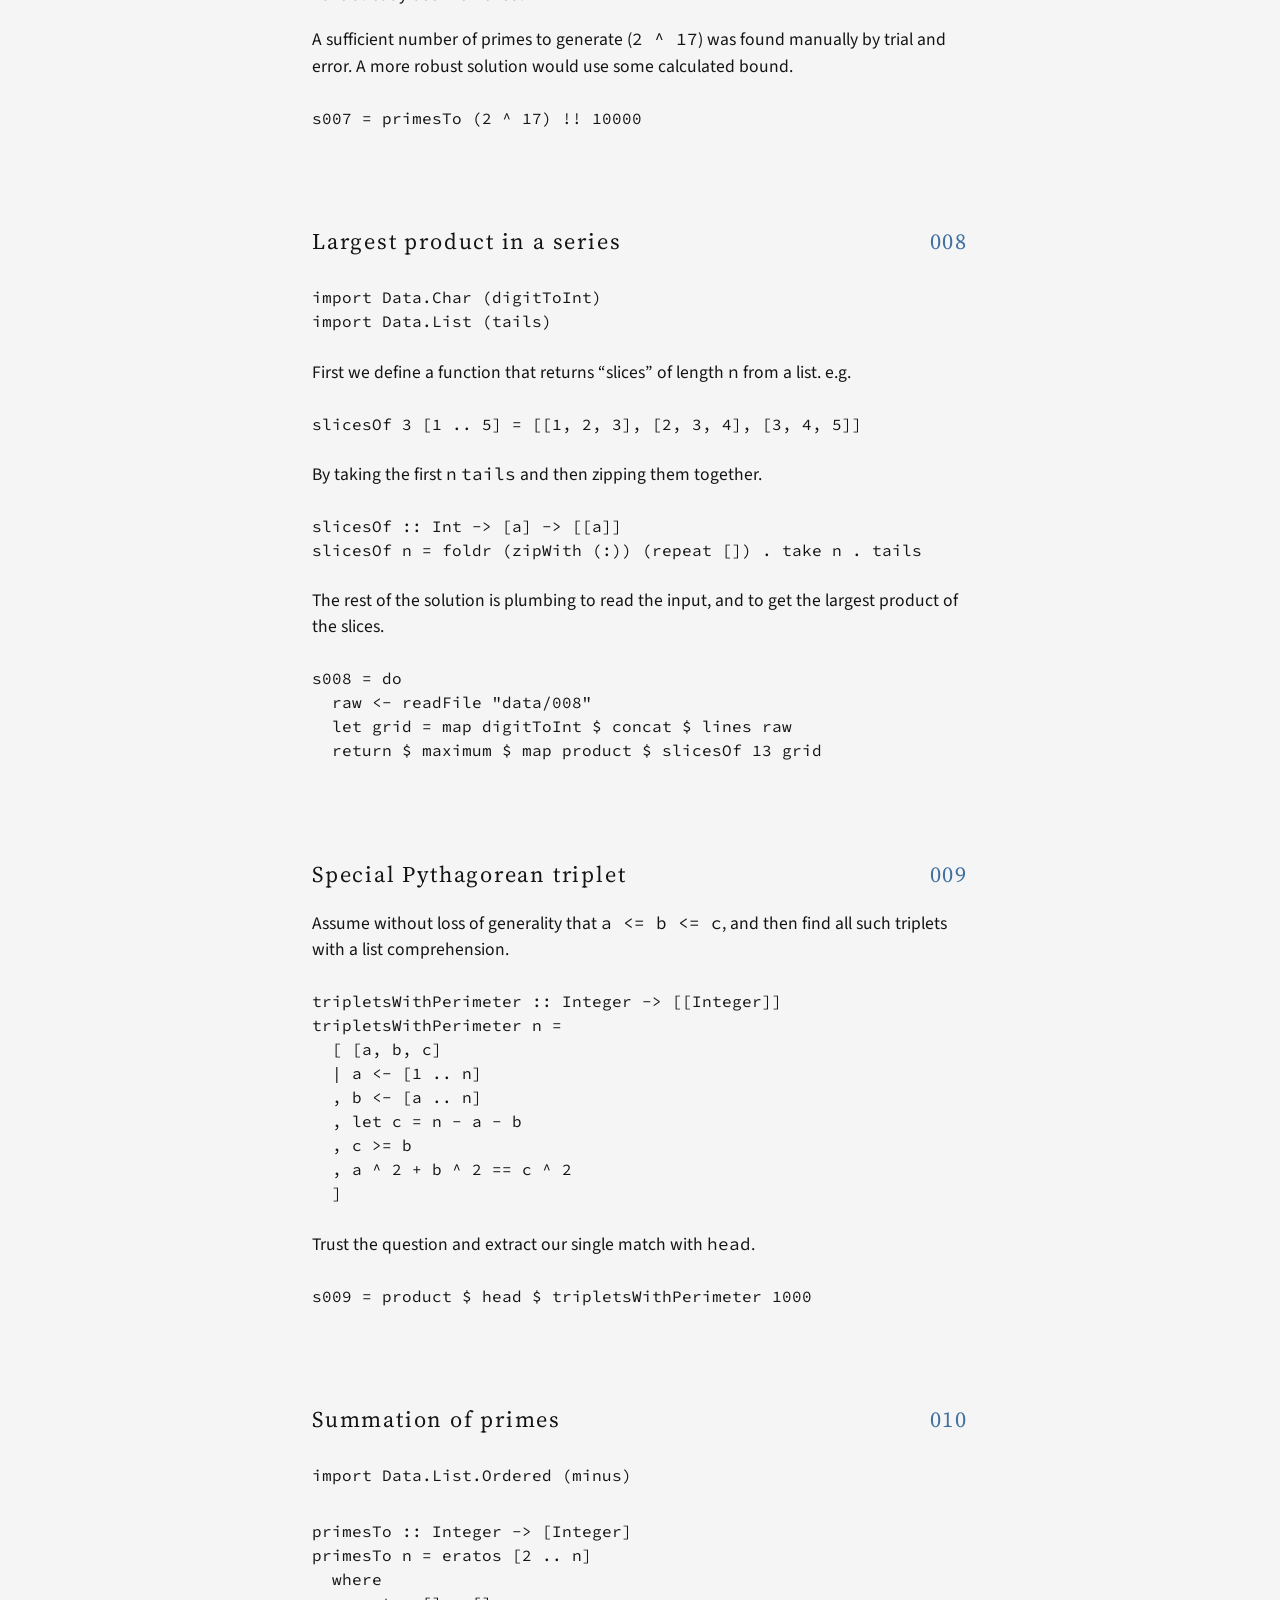
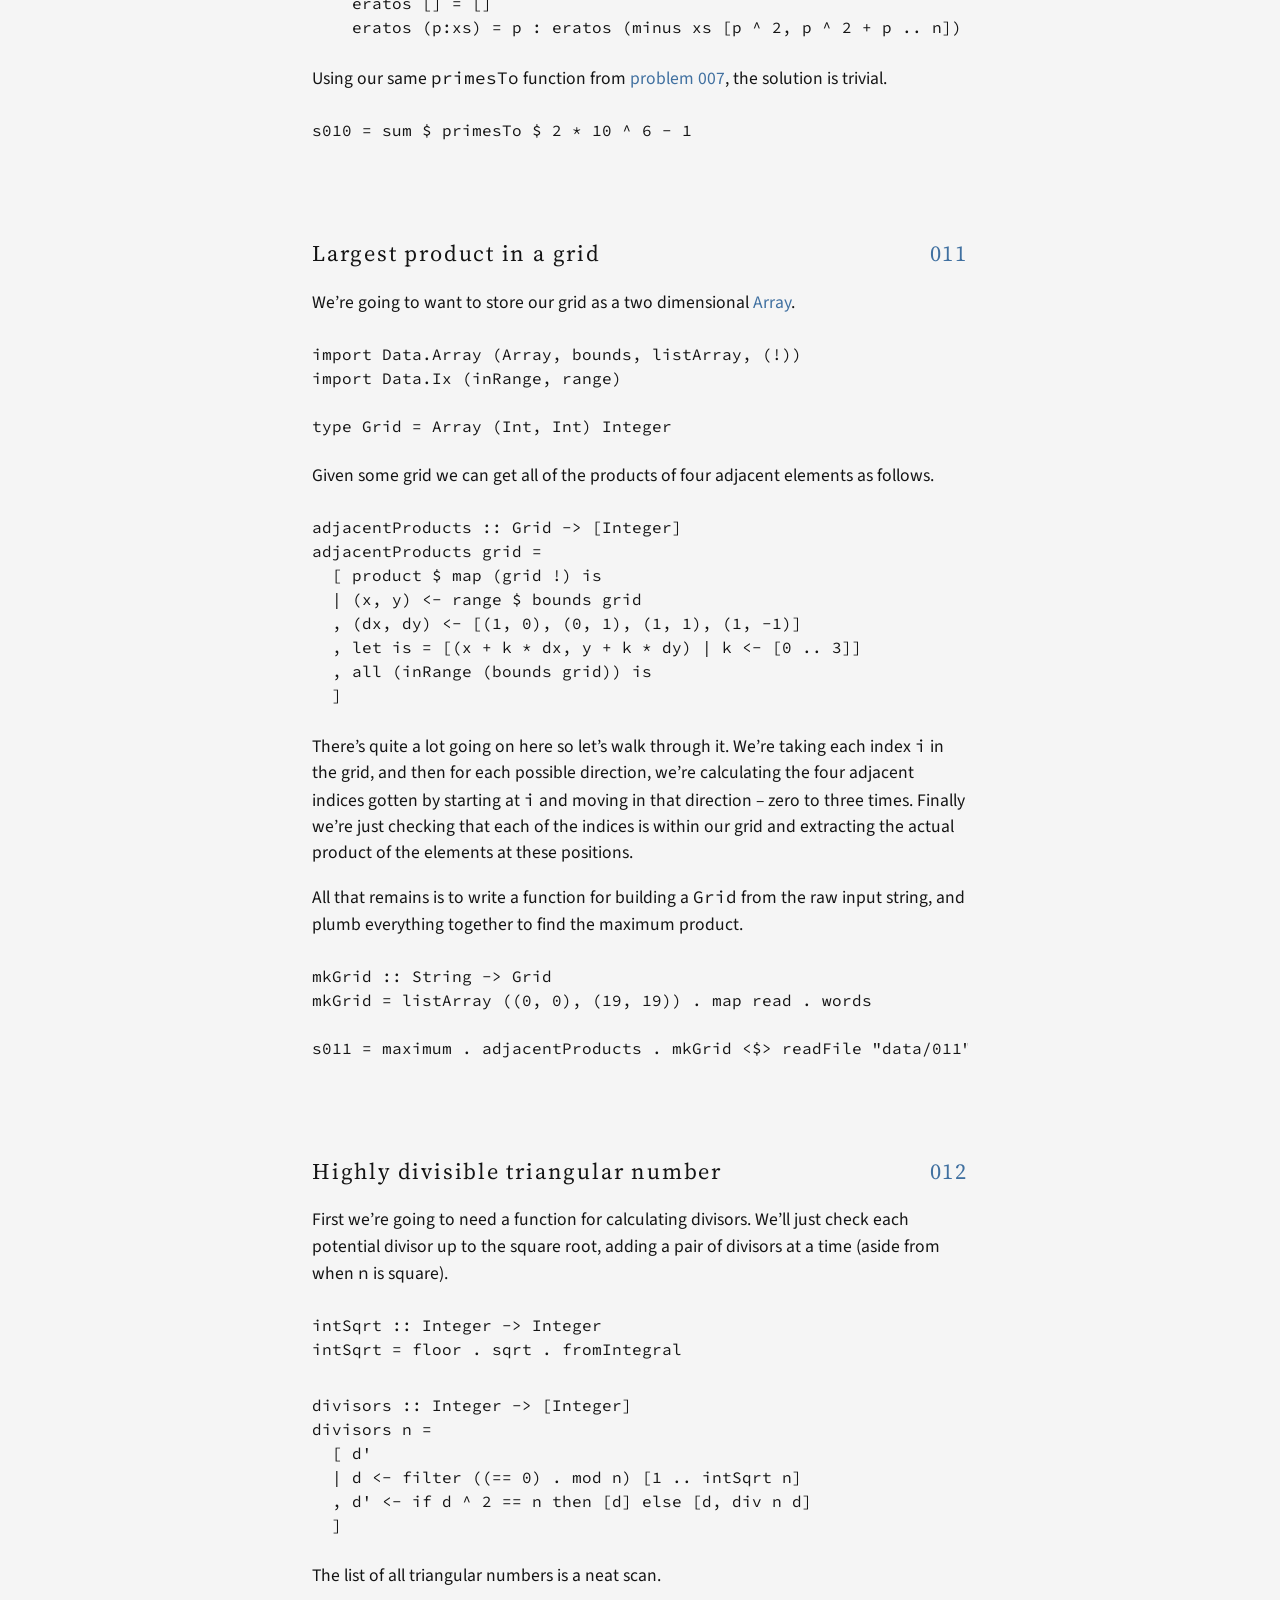
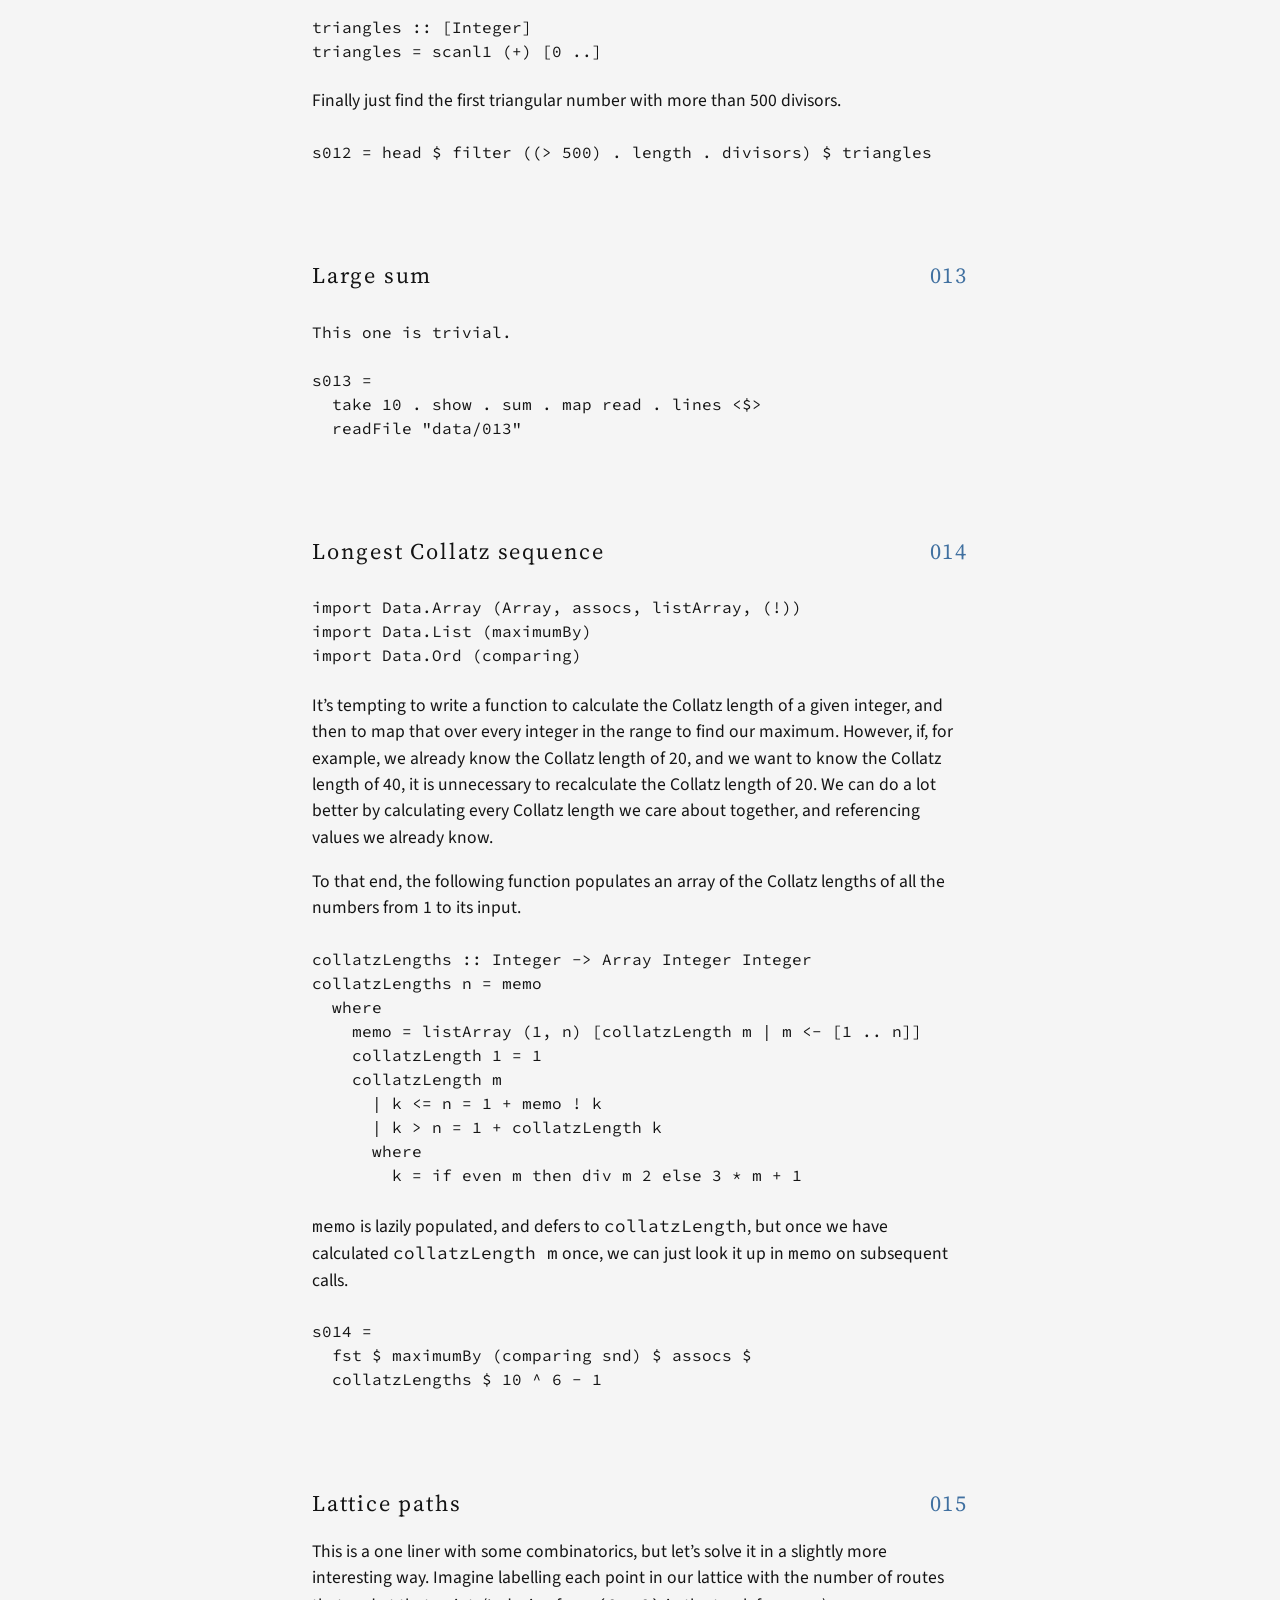
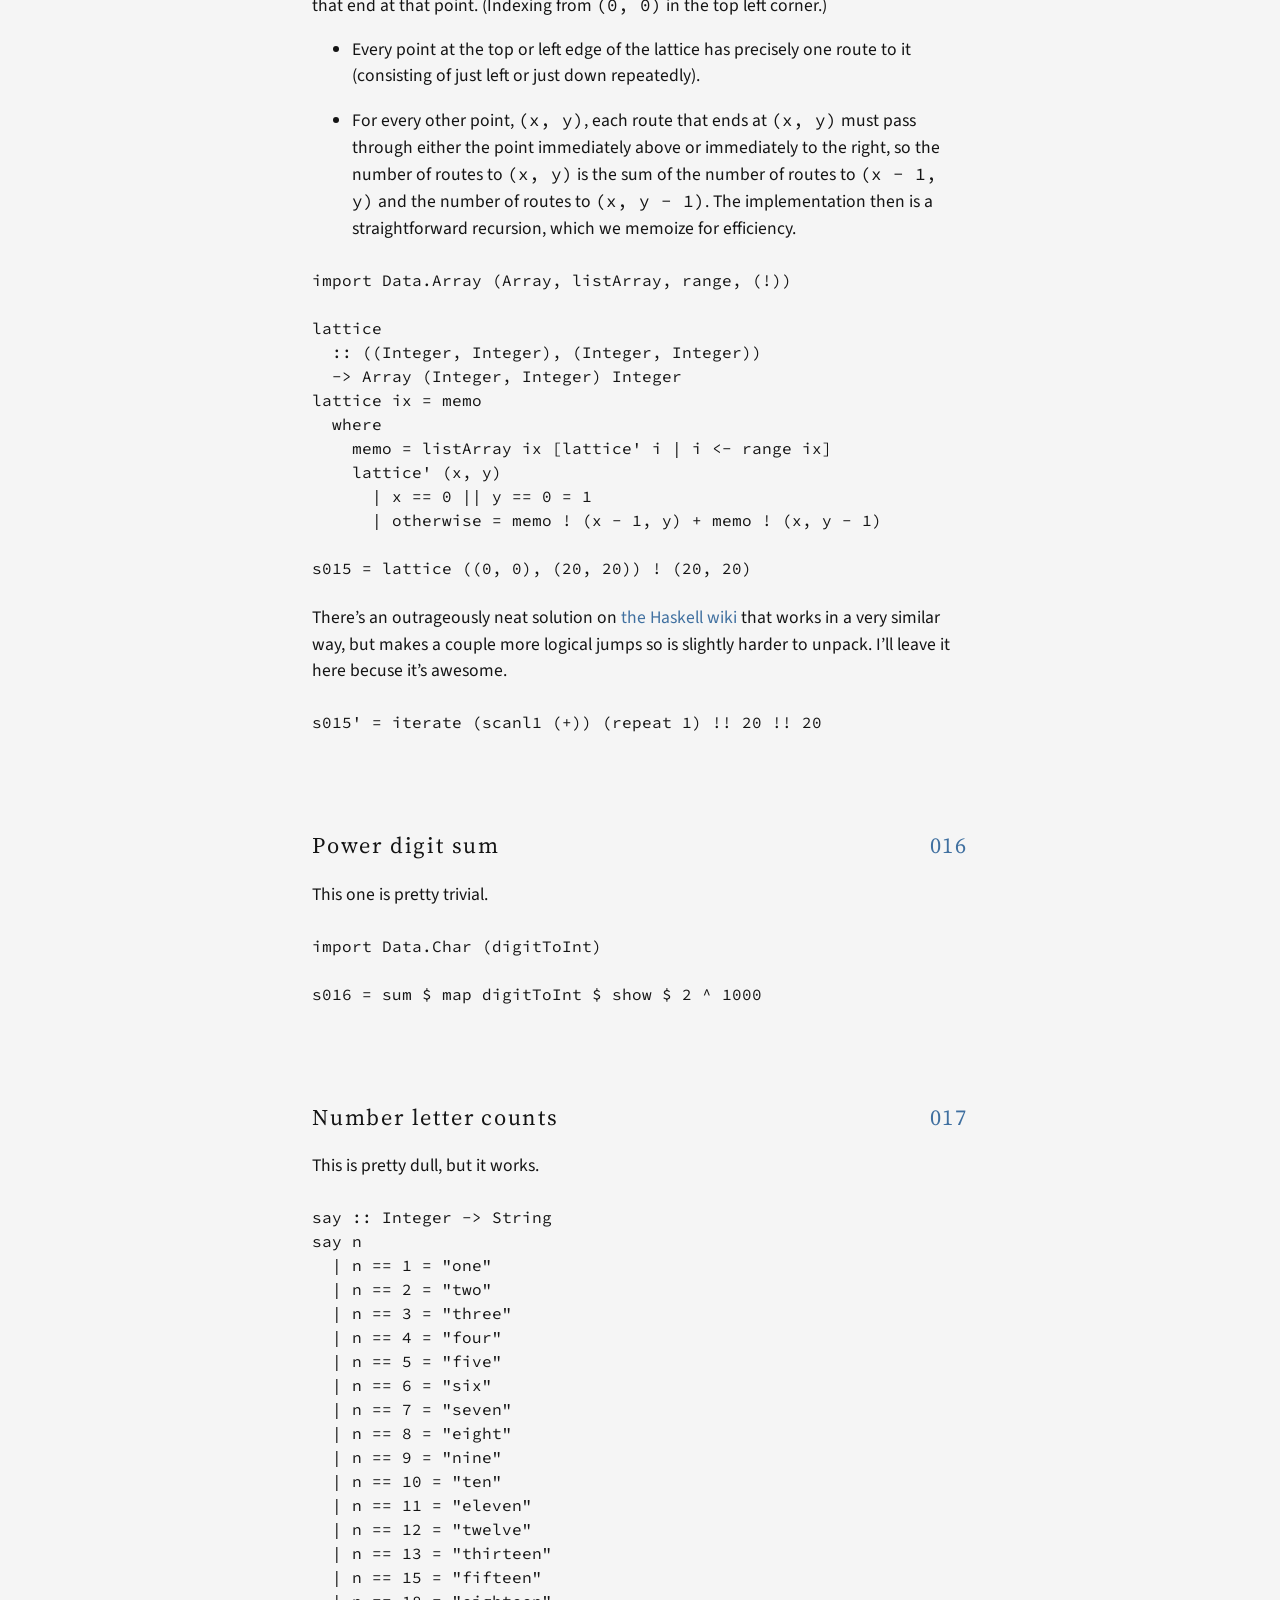
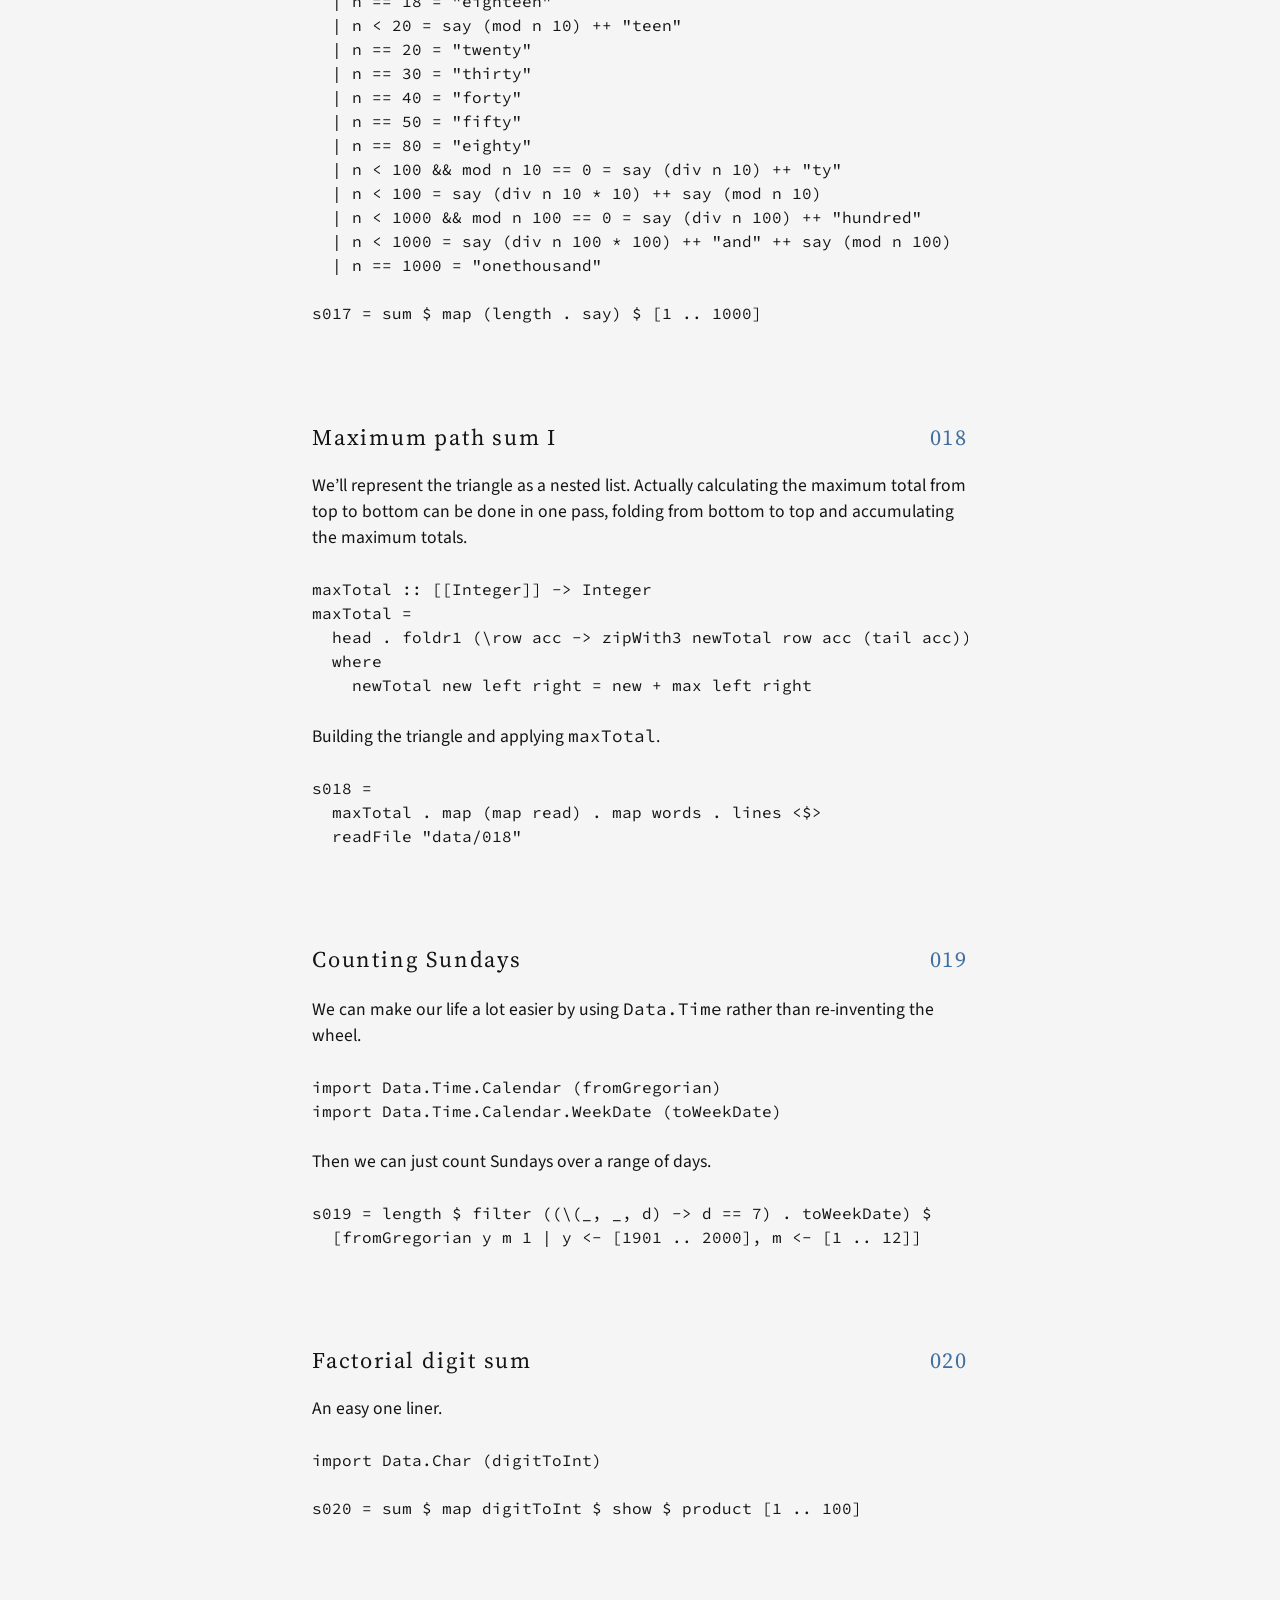
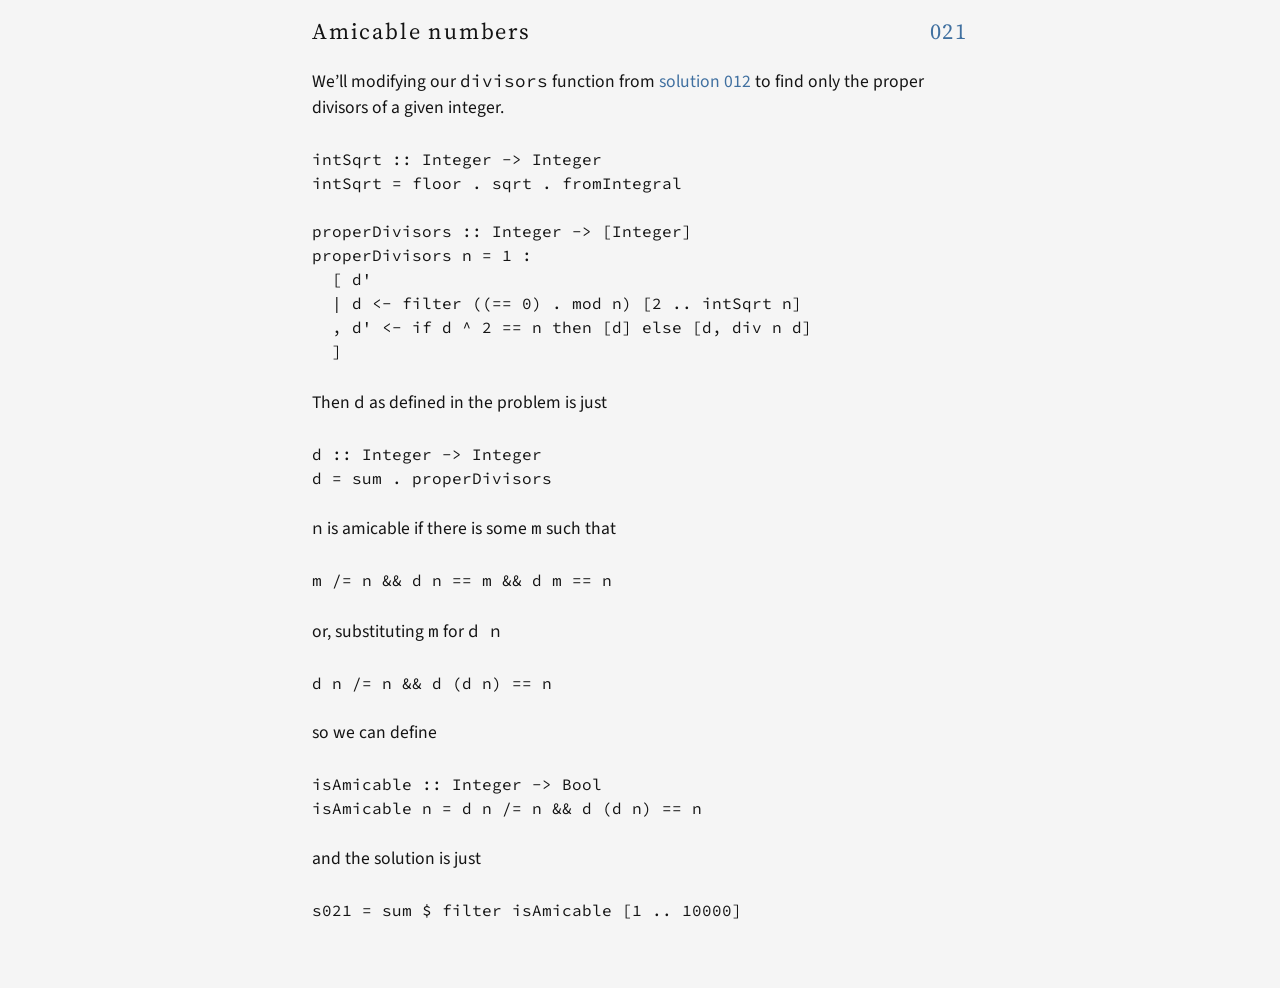
==== commit 948aaabc: "1 is a divisor!" ====
--- a/index.html
+++ b/index.html
@@ -492,7 +492,7 @@
 intSqrt <span class="fu">=</span> floor <span class="fu">.</span> sqrt <span class="fu">.</span> fromIntegral
 
 <span class="ot">properDivisors ::</span> <span class="dt">Integer</span> <span class="ot">-&gt;</span> [<span class="dt">Integer</span>]
-properDivisors n <span class="fu">=</span>
+properDivisors n <span class="fu">=</span> <span class="dv">1</span> <span class="fu">:</span>
   [ d&#39;
   <span class="fu">|</span> d <span class="ot">&lt;-</span> filter ((<span class="fu">==</span> <span class="dv">0</span>) <span class="fu">.</span> mod n) [<span class="dv">2</span> <span class="fu">..</span> intSqrt n]
   , d&#39; <span class="ot">&lt;-</span> <span class="kw">if</span> d <span class="fu">^</span> <span class="dv">2</span> <span class="fu">==</span> n <span class="kw">then</span> [d] <span class="kw">else</span> [d, div n d]
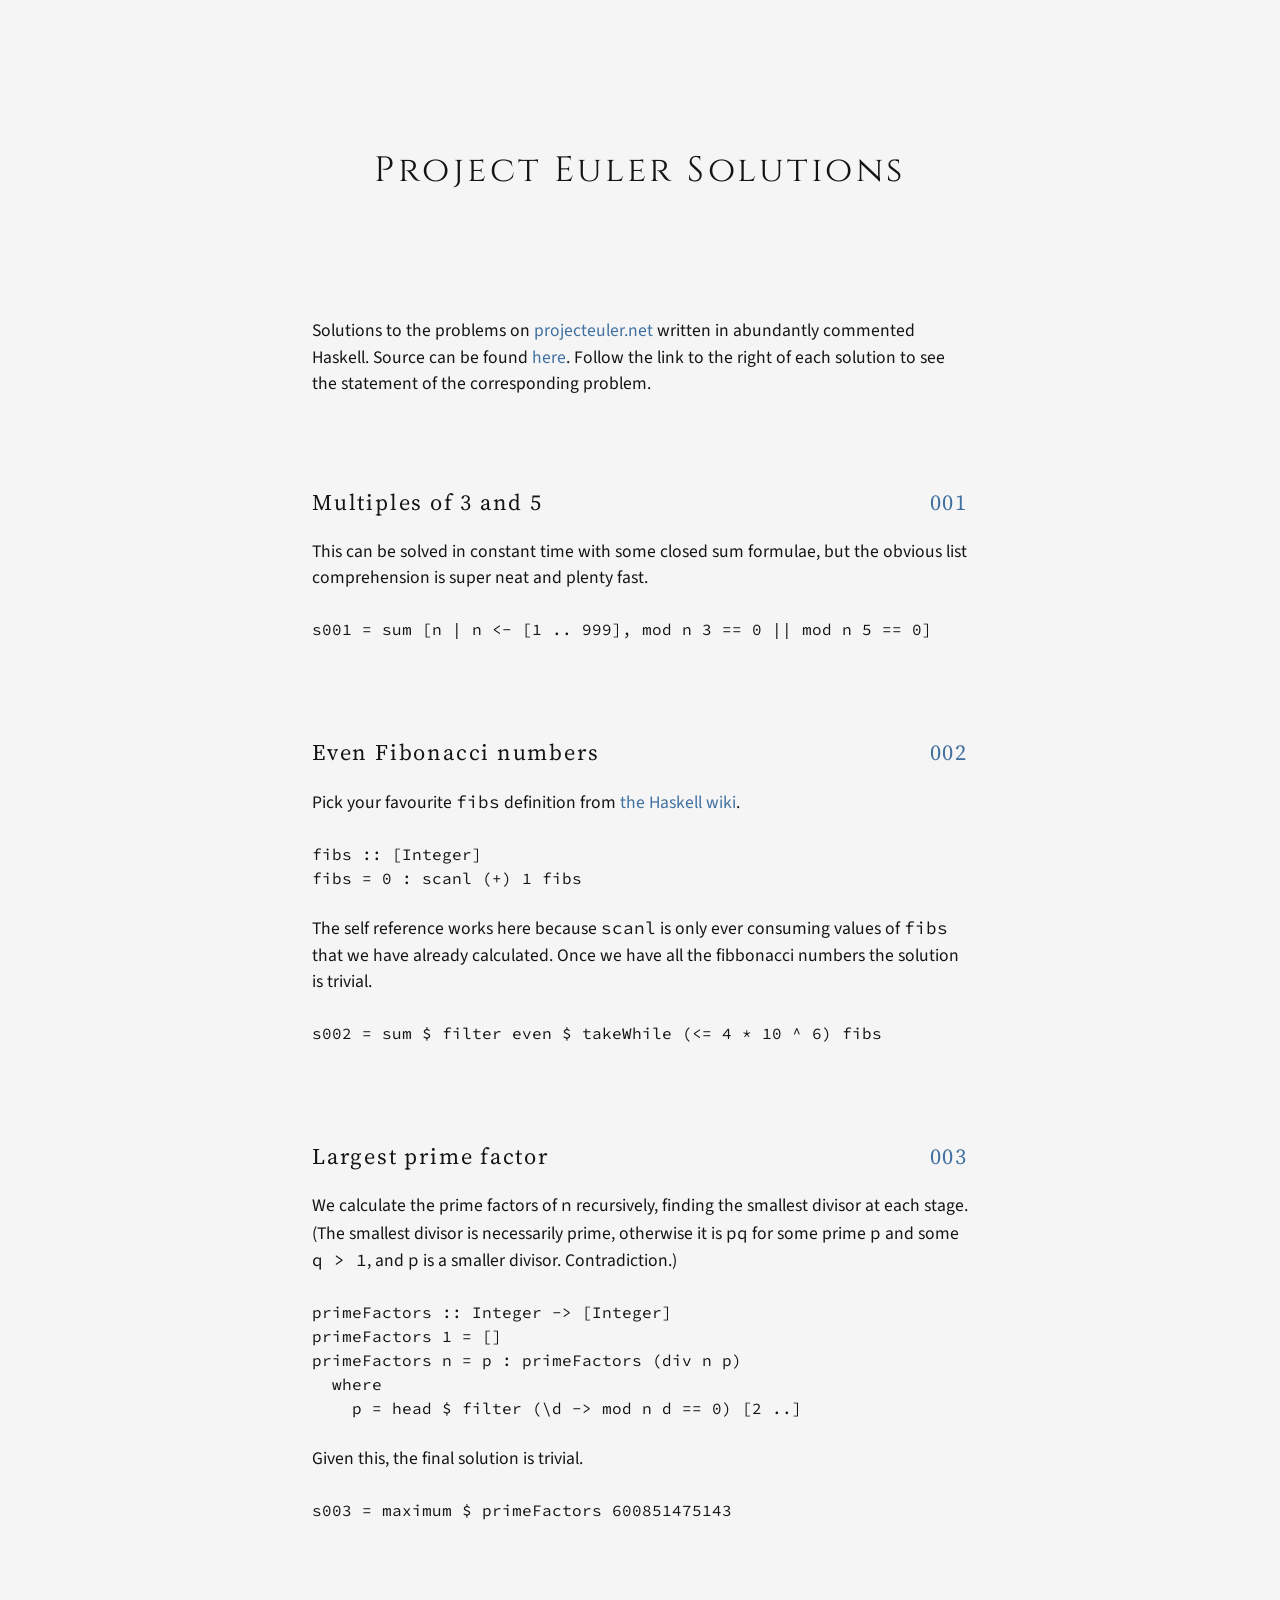
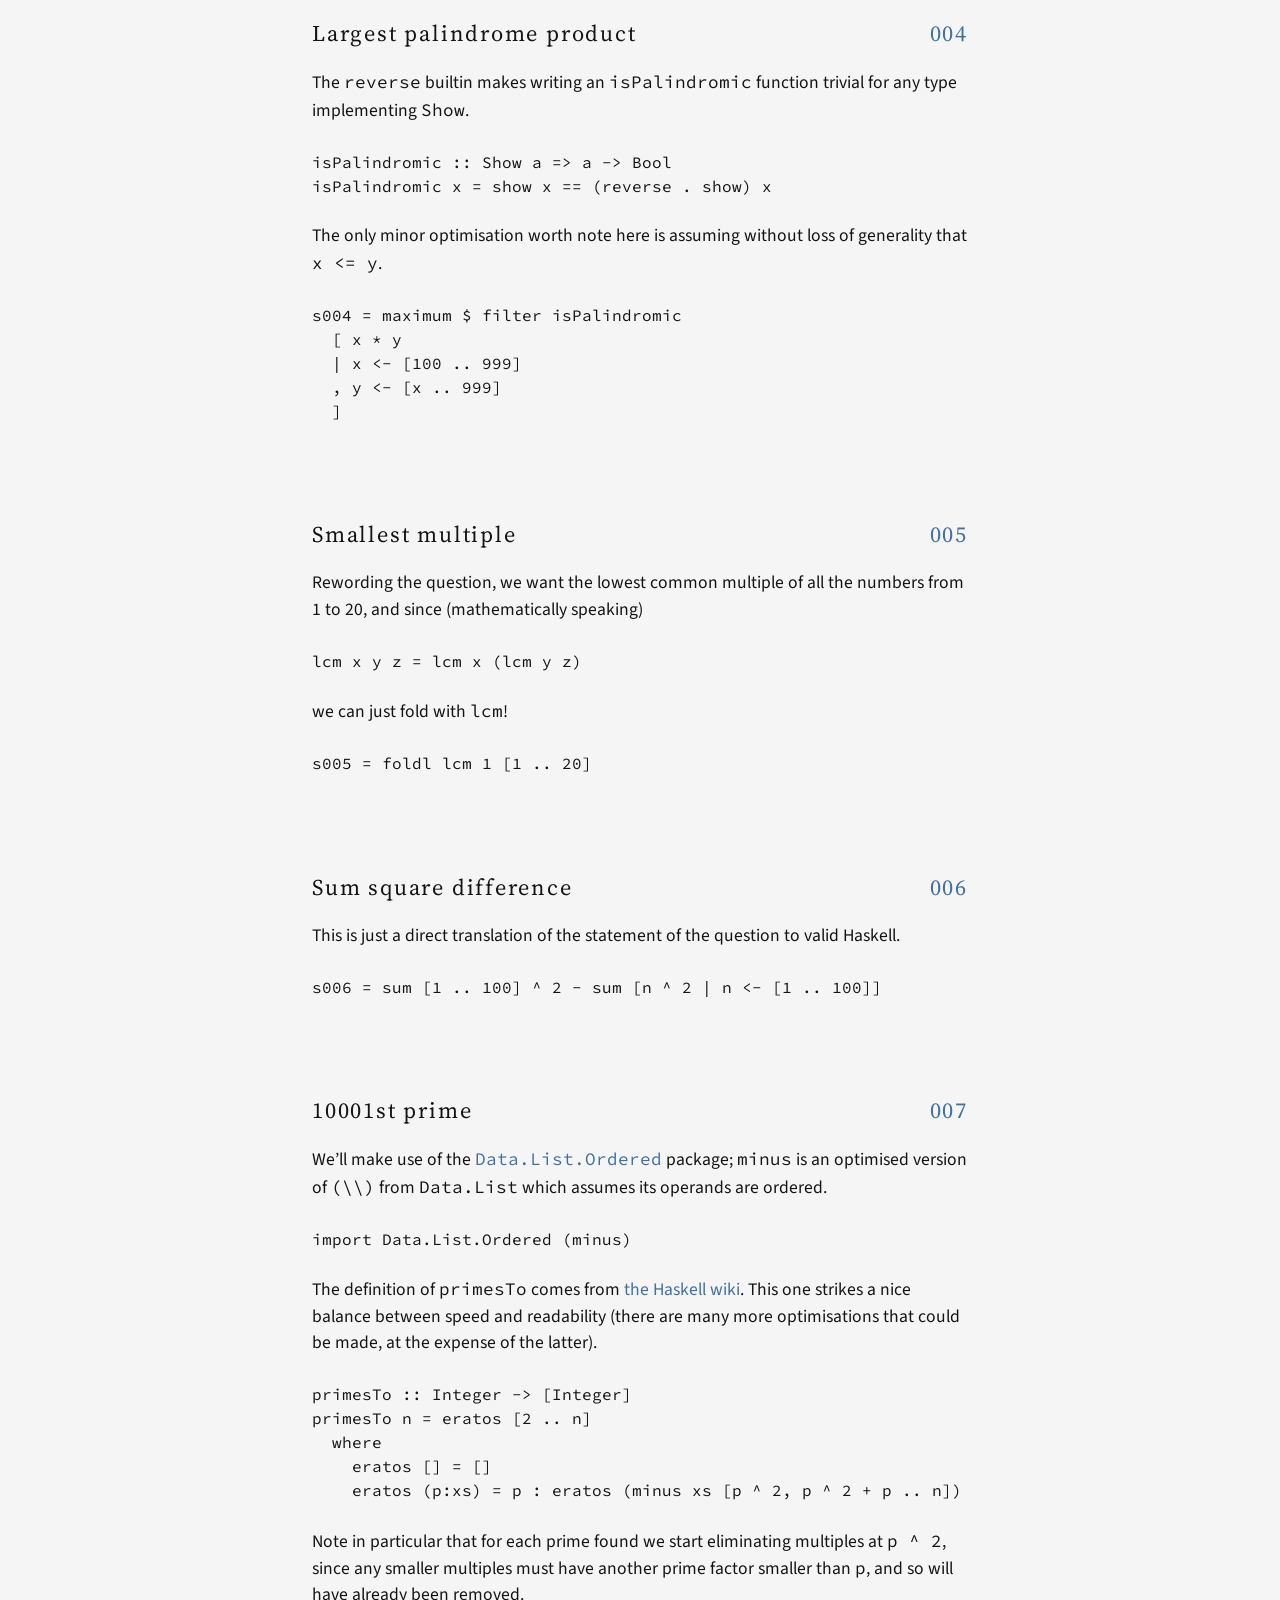
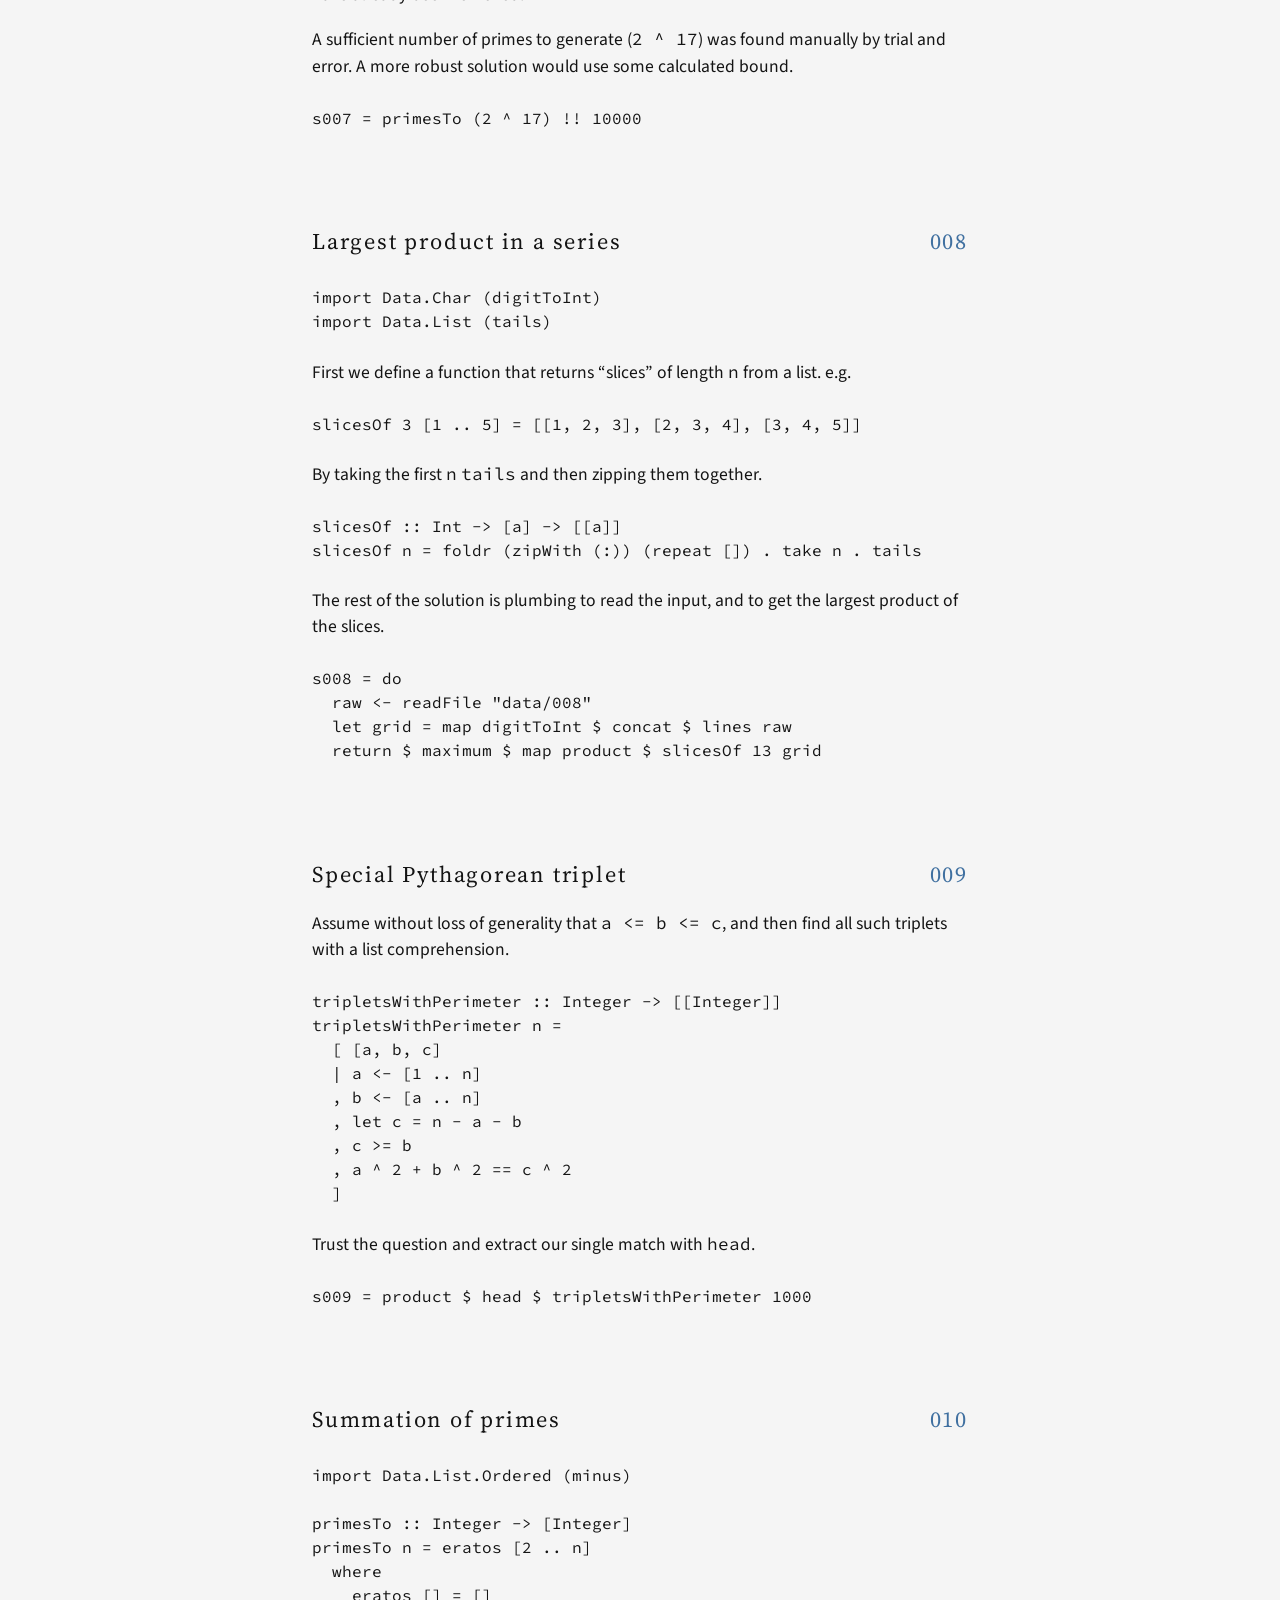
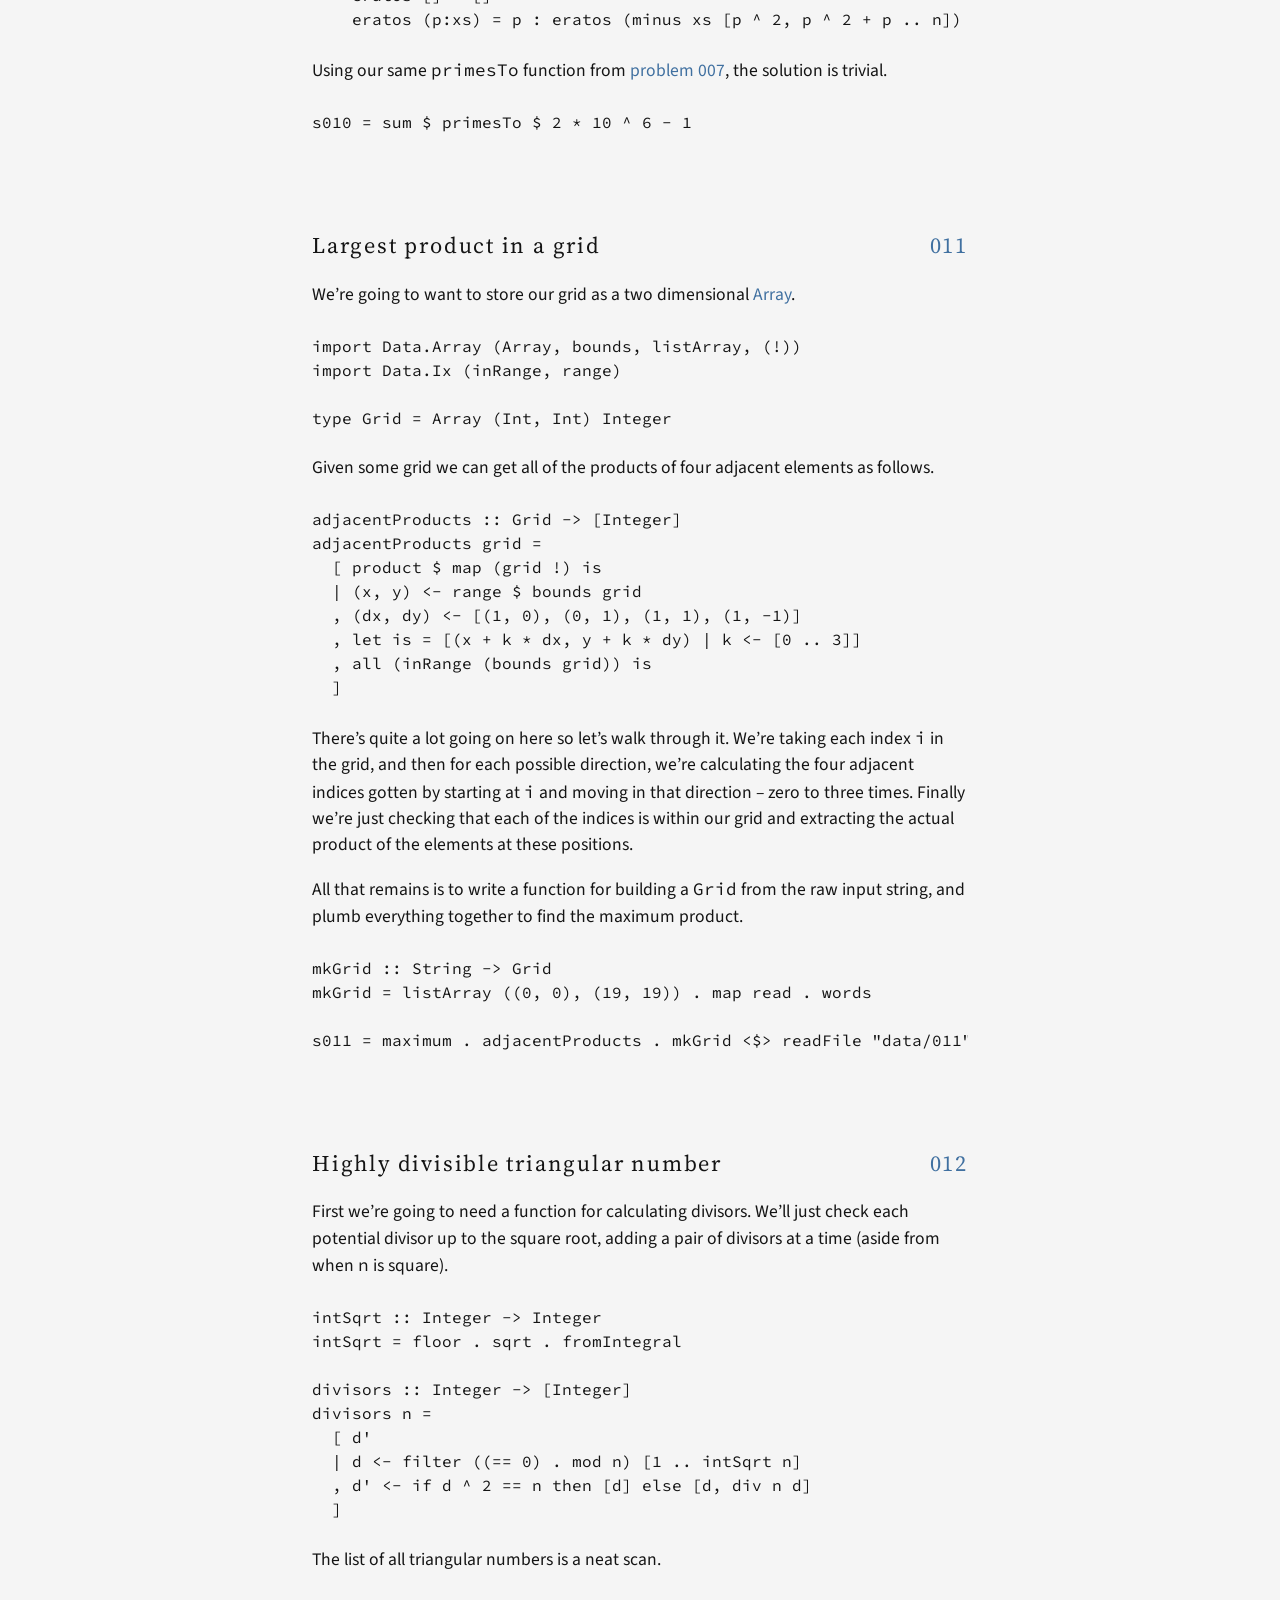
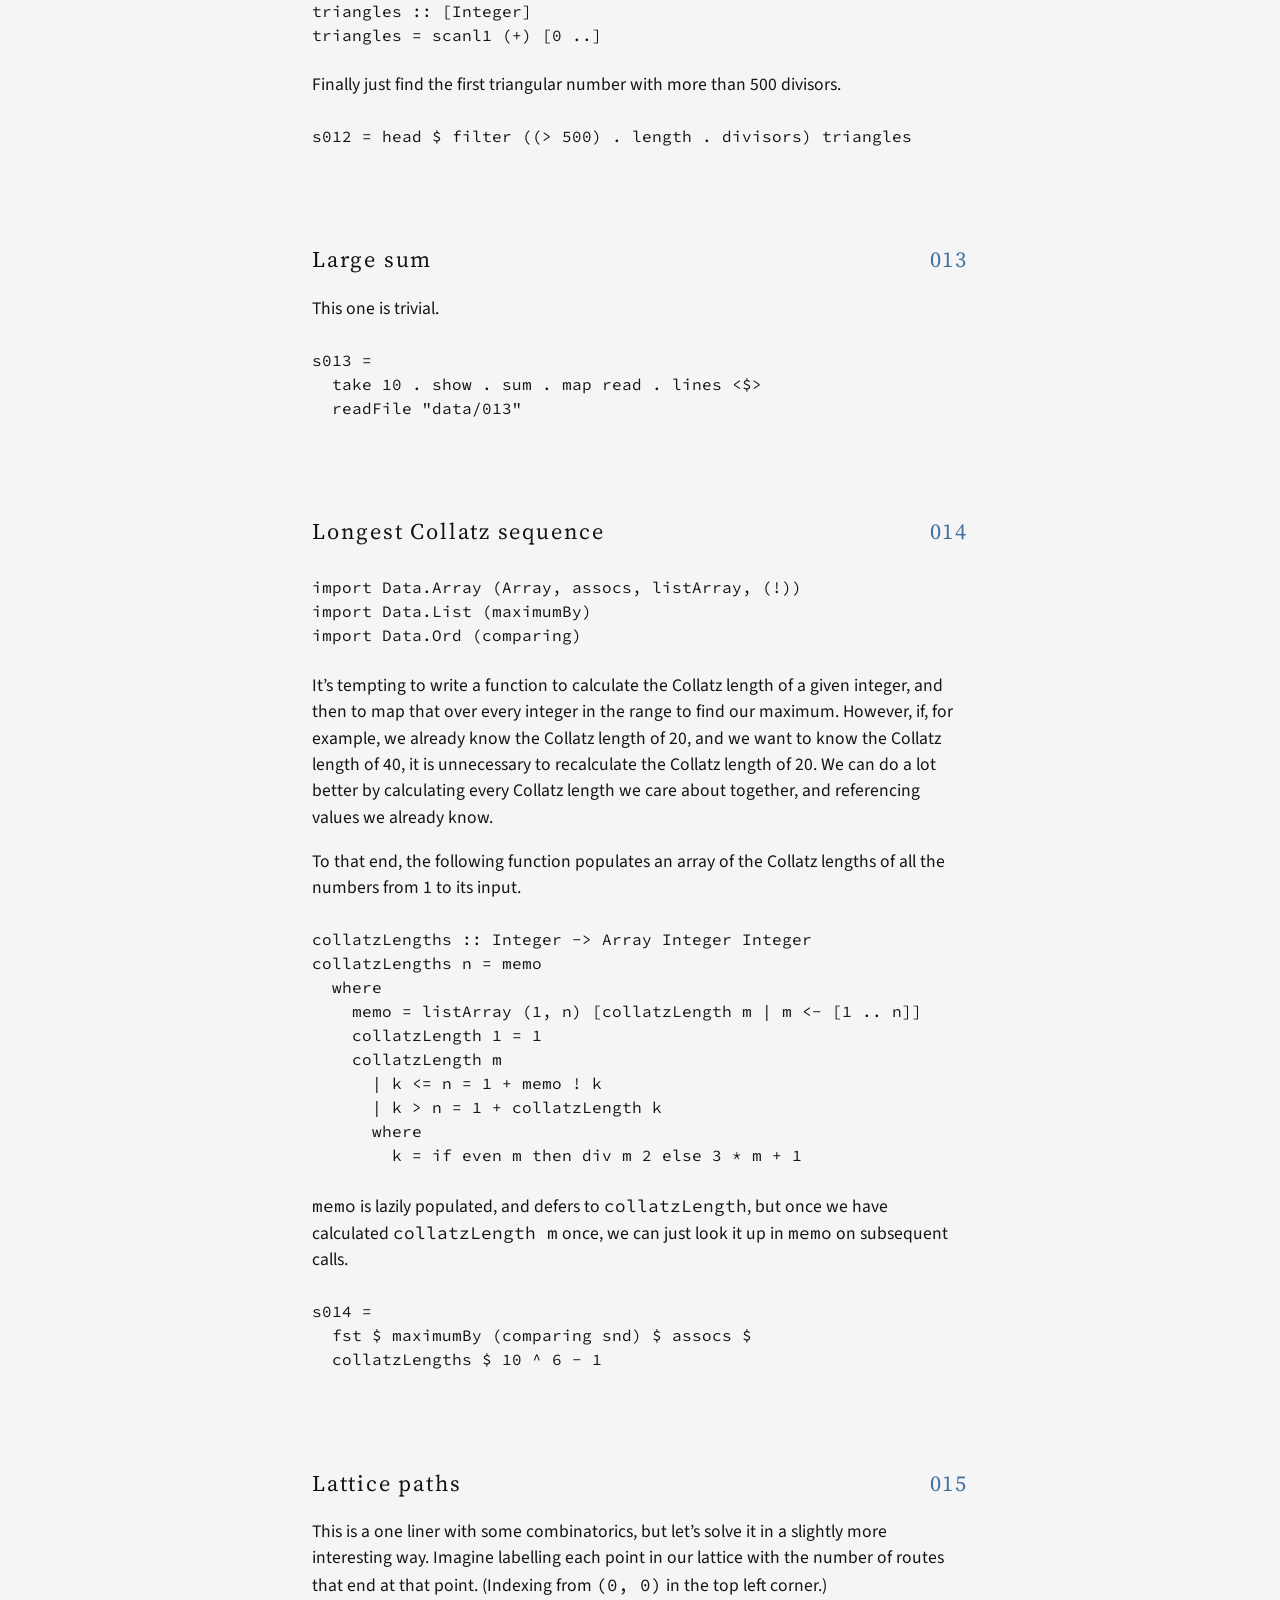
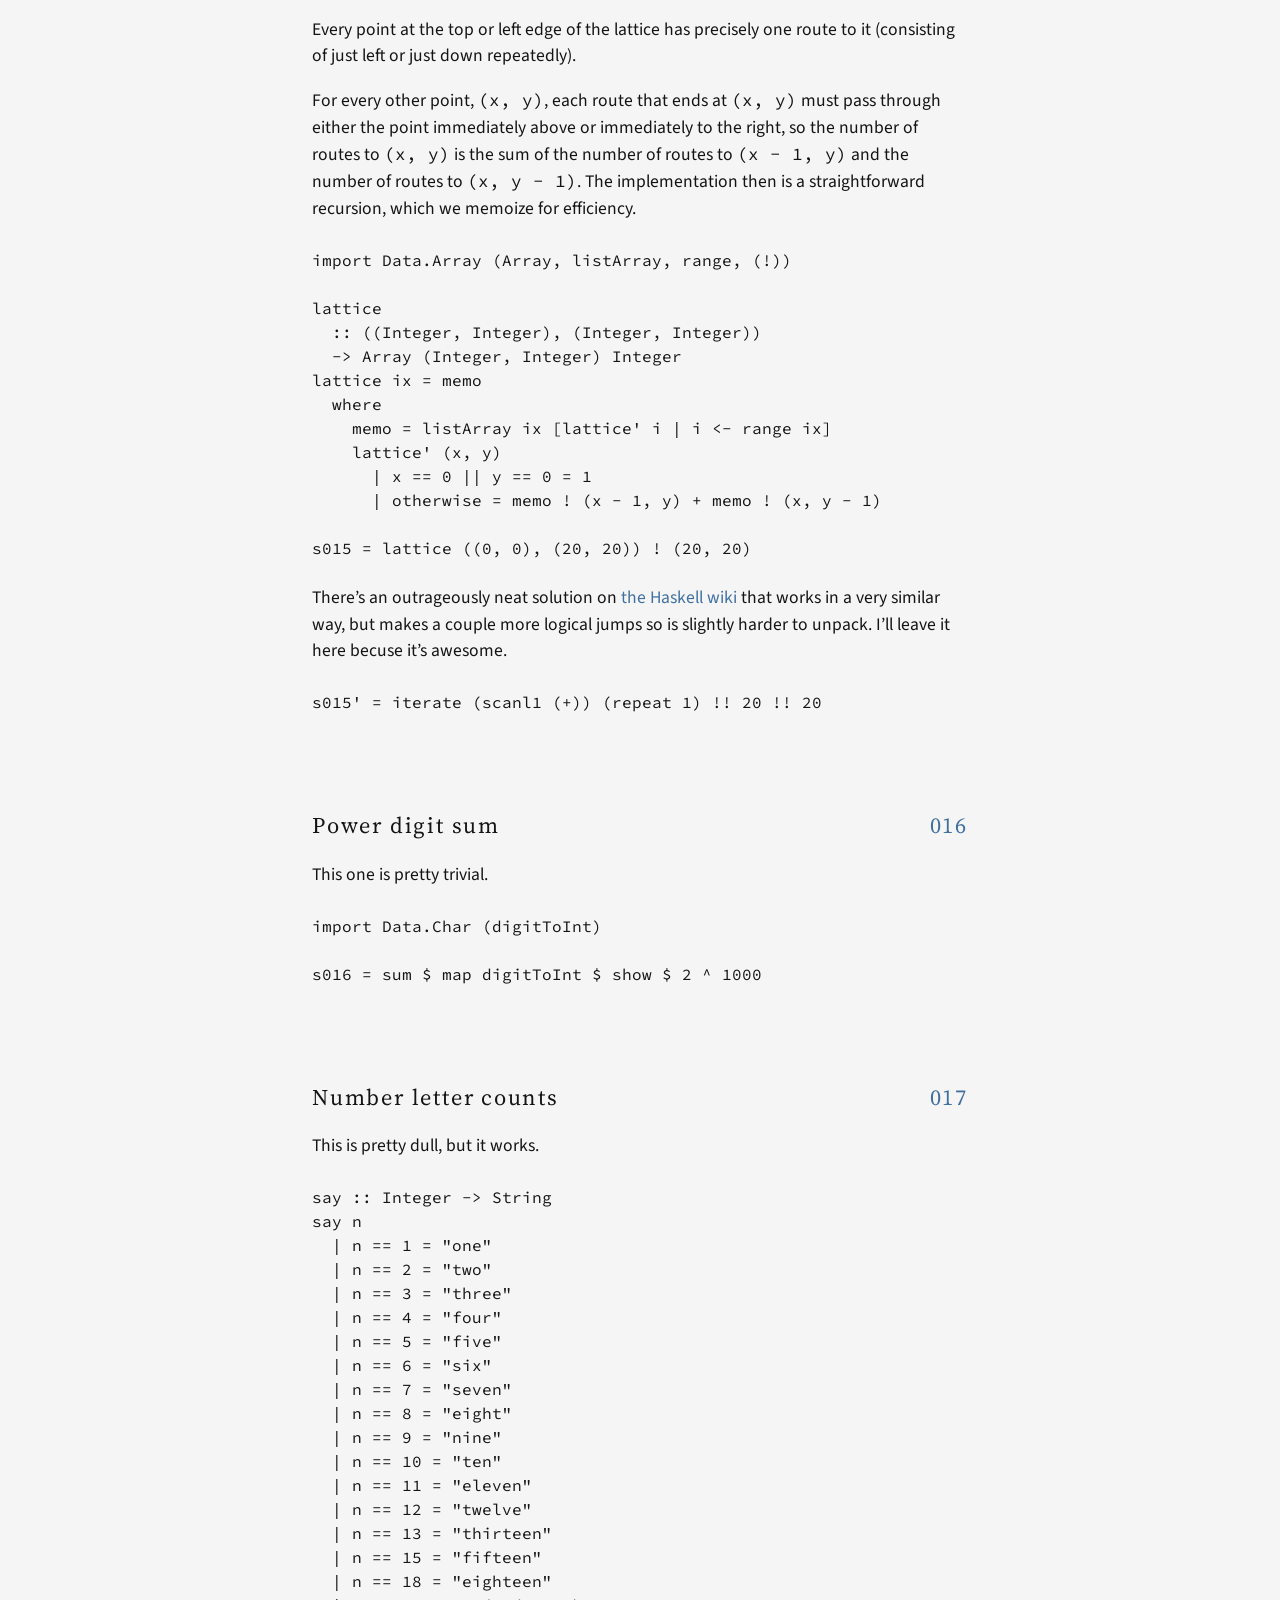
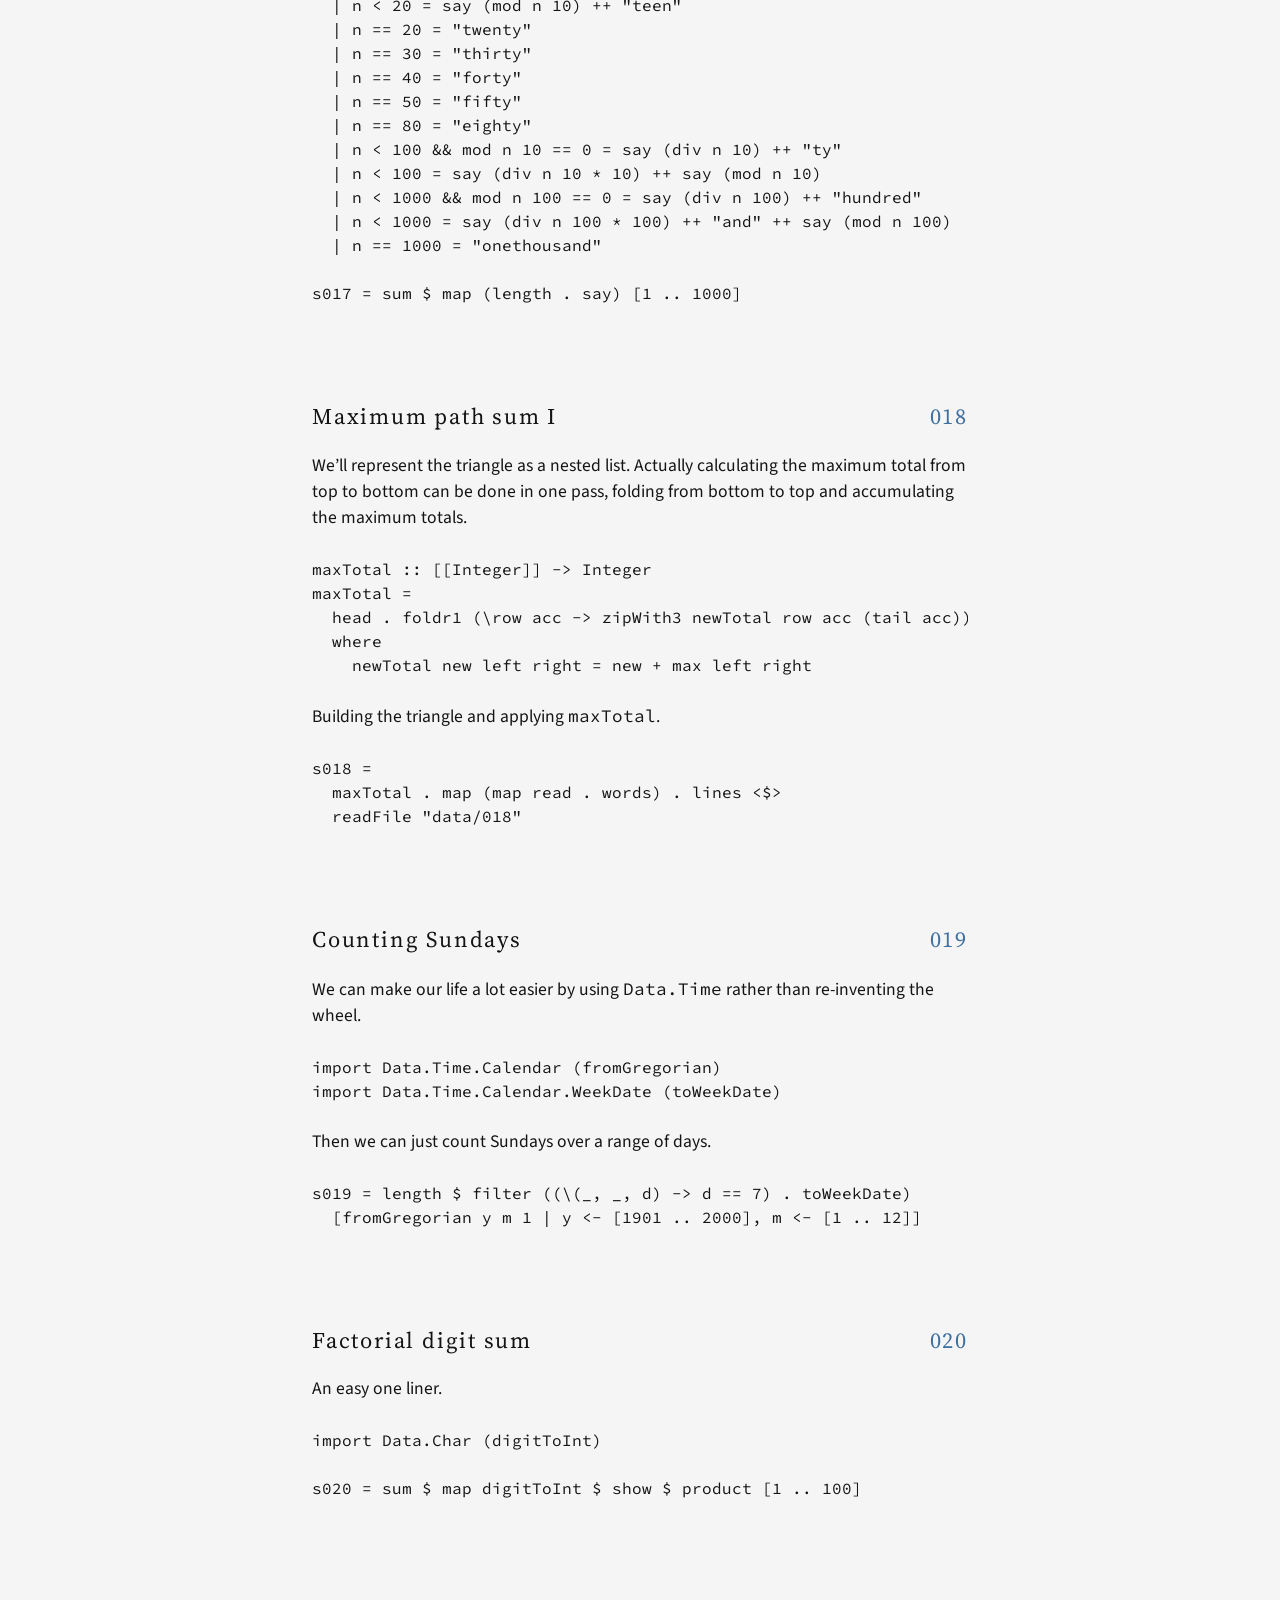
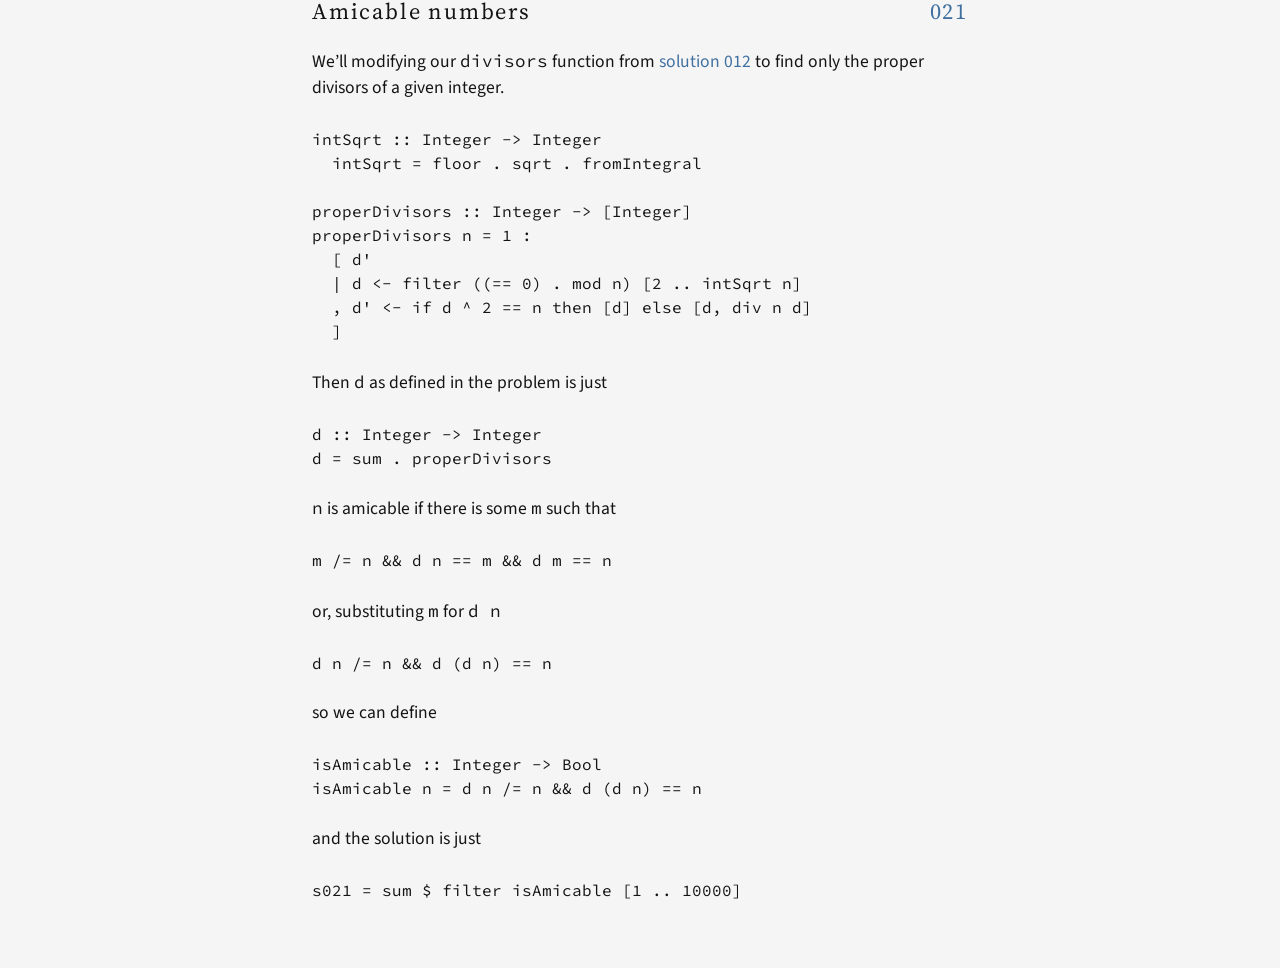
==== commit d9d8ba6a: "lhs -> hs" ====
--- a/index.html
+++ b/index.html
@@ -8,7 +8,7 @@
 </head>
 <body>
   <h1>Project Euler Solutions</h1>
-  <div class='intro'><p>Solutions to the problems on <a href="https://projecteuler.net/">projecteuler.net</a> written in <a href="https://wiki.haskell.org/Literate_programming">Literate Haskell</a>. Source can be found <a href="https://github.com/hot-leaf-juice/project-euler/tree/master/src">here</a>. Click the link to the right of each solution to see the statement of the corresponding problem.</p>
+  <div class='intro'><p>Solutions to the problems on <a href="https://projecteuler.net/">projecteuler.net</a> written in abundantly commented Haskell. Source can be found <a href="https://github.com/hot-leaf-juice/project-euler/tree/master/src">here</a>. Follow the link to the right of each solution to see the statement of the corresponding problem.</p>
 </div>
     <div class='solution' id='001'>
       <h2>
@@ -22,7 +22,8 @@
         </a>
       </h2>
       <p>This can be solved in constant time with some closed sum formulae, but the obvious list comprehension is super neat and plenty fast.</p>
-<div class="sourceCode"><pre class="sourceCode literate haskell"><code class="sourceCode haskell">s001 <span class="fu">=</span> sum [n <span class="fu">|</span> n <span class="ot">&lt;-</span> [<span class="dv">1</span> <span class="fu">..</span> <span class="dv">999</span>], mod n <span class="dv">3</span> <span class="fu">==</span> <span class="dv">0</span> <span class="fu">||</span> mod n <span class="dv">5</span> <span class="fu">==</span> <span class="dv">0</span>]</code></pre></div>
+<pre><code>s001 = sum [n | n &lt;- [1 .. 999], mod n 3 == 0 || mod n 5 == 0]
+</code></pre>
 
     </div>
     <div class='solution' id='002'>
@@ -37,10 +38,12 @@
         </a>
       </h2>
       <p>Pick your favourite <code>fibs</code> definition from <a href="https://wiki.haskell.org/The_Fibonacci_sequence">the Haskell wiki</a>.</p>
-<div class="sourceCode"><pre class="sourceCode literate haskell"><code class="sourceCode haskell"><span class="ot">fibs ::</span> [<span class="dt">Integer</span>]
-fibs <span class="fu">=</span> <span class="dv">0</span> <span class="fu">:</span> scanl (<span class="fu">+</span>) <span class="dv">1</span> fibs</code></pre></div>
+<pre><code>fibs :: [Integer]
+fibs = 0 : scanl (+) 1 fibs
+</code></pre>
 <p>The self reference works here because <code>scanl</code> is only ever consuming values of <code>fibs</code> that we have already calculated. Once we have all the fibbonacci numbers the solution is trivial.</p>
-<div class="sourceCode"><pre class="sourceCode literate haskell"><code class="sourceCode haskell">s002 <span class="fu">=</span> sum <span class="fu">$</span> filter even <span class="fu">$</span> takeWhile (<span class="fu">&lt;=</span> <span class="dv">4</span> <span class="fu">*</span> <span class="dv">10</span> <span class="fu">^</span> <span class="dv">6</span>) fibs</code></pre></div>
+<pre><code>s002 = sum $ filter even $ takeWhile (&lt;= 4 * 10 ^ 6) fibs
+</code></pre>
 
     </div>
     <div class='solution' id='003'>
@@ -55,13 +58,15 @@
         </a>
       </h2>
       <p>We calculate the prime factors of <code>n</code> recursively, finding the smallest divisor at each stage. (The smallest divisor is necessarily prime, otherwise it is <code>pq</code> for some prime <code>p</code> and some <code>q &gt; 1</code>, and <code>p</code> is a smaller divisor. Contradiction.)</p>
-<div class="sourceCode"><pre class="sourceCode literate haskell"><code class="sourceCode haskell"><span class="ot">primeFactors ::</span> <span class="dt">Integer</span> <span class="ot">-&gt;</span> [<span class="dt">Integer</span>]
-primeFactors <span class="dv">1</span> <span class="fu">=</span> []
-primeFactors n <span class="fu">=</span> p <span class="fu">:</span> primeFactors (div n p)
-  <span class="kw">where</span>
-    p <span class="fu">=</span> head <span class="fu">$</span> filter (\d <span class="ot">-&gt;</span> mod n d <span class="fu">==</span> <span class="dv">0</span>) [<span class="dv">2</span> <span class="fu">..</span>]</code></pre></div>
+<pre><code>primeFactors :: Integer -&gt; [Integer]
+primeFactors 1 = []
+primeFactors n = p : primeFactors (div n p)
+  where
+    p = head $ filter (\d -&gt; mod n d == 0) [2 ..]
+</code></pre>
 <p>Given this, the final solution is trivial.</p>
-<div class="sourceCode"><pre class="sourceCode literate haskell"><code class="sourceCode haskell">s003 <span class="fu">=</span> maximum <span class="fu">$</span> primeFactors <span class="dv">600851475143</span></code></pre></div>
+<pre><code>s003 = maximum $ primeFactors 600851475143
+</code></pre>
 
     </div>
     <div class='solution' id='004'>
@@ -76,14 +81,16 @@
         </a>
       </h2>
       <p>The <code>reverse</code> builtin makes writing an <code>isPalindromic</code> function trivial for any type implementing <code>Show</code>.</p>
-<div class="sourceCode"><pre class="sourceCode literate haskell"><code class="sourceCode haskell"><span class="ot">isPalindromic ::</span> <span class="dt">Show</span> a <span class="ot">=&gt;</span> a <span class="ot">-&gt;</span> <span class="dt">Bool</span>
-isPalindromic x <span class="fu">=</span> show x <span class="fu">==</span> (reverse <span class="fu">.</span> show) x</code></pre></div>
+<pre><code>isPalindromic :: Show a =&gt; a -&gt; Bool
+isPalindromic x = show x == (reverse . show) x
+</code></pre>
 <p>The only minor optimisation worth note here is assuming without loss of generality that <code>x &lt;= y</code>.</p>
-<div class="sourceCode"><pre class="sourceCode literate haskell"><code class="sourceCode haskell">s004 <span class="fu">=</span> maximum <span class="fu">$</span> filter isPalindromic
-  [ x <span class="fu">*</span> y
-  <span class="fu">|</span> x <span class="ot">&lt;-</span> [<span class="dv">100</span> <span class="fu">..</span> <span class="dv">999</span>]
-  , y <span class="ot">&lt;-</span> [x <span class="fu">..</span> <span class="dv">999</span>]
-  ]</code></pre></div>
+<pre><code>s004 = maximum $ filter isPalindromic
+  [ x * y
+  | x &lt;- [100 .. 999]
+  , y &lt;- [x .. 999]
+  ]
+</code></pre>
 
     </div>
     <div class='solution' id='005'>
@@ -98,9 +105,11 @@
         </a>
       </h2>
       <p>Rewording the question, we want the lowest common multiple of all the numbers from 1 to 20, and since (mathematically speaking)</p>
-<pre><code>lcm x y z = lcm x (lcm y z)</code></pre>
+<pre><code>lcm x y z = lcm x (lcm y z)
+</code></pre>
 <p>we can just fold with <code>lcm</code>!</p>
-<div class="sourceCode"><pre class="sourceCode literate haskell"><code class="sourceCode haskell">s005 <span class="fu">=</span> foldl lcm <span class="dv">1</span> [<span class="dv">1</span> <span class="fu">..</span> <span class="dv">20</span>]</code></pre></div>
+<pre><code>s005 = foldl lcm 1 [1 .. 20]
+</code></pre>
 
     </div>
     <div class='solution' id='006'>
@@ -115,7 +124,8 @@
         </a>
       </h2>
       <p>This is just a direct translation of the statement of the question to valid Haskell.</p>
-<div class="sourceCode"><pre class="sourceCode literate haskell"><code class="sourceCode haskell">s006 <span class="fu">=</span> sum [<span class="dv">1</span> <span class="fu">..</span> <span class="dv">100</span>] <span class="fu">^</span> <span class="dv">2</span> <span class="fu">-</span> sum [n <span class="fu">^</span> <span class="dv">2</span> <span class="fu">|</span> n <span class="ot">&lt;-</span> [<span class="dv">1</span> <span class="fu">..</span> <span class="dv">100</span>]]</code></pre></div>
+<pre><code>s006 = sum [1 .. 100] ^ 2 - sum [n ^ 2 | n &lt;- [1 .. 100]]
+</code></pre>
 
     </div>
     <div class='solution' id='007'>
@@ -130,16 +140,19 @@
         </a>
       </h2>
       <p>We’ll make use of the <a href="https://hackage.haskell.org/package/data-ordlist-0.4.7.0/docs/Data-List-Ordered.html"><code>Data.List.Ordered</code></a> package; <code>minus</code> is an optimised version of <code>(\\)</code> from <code>Data.List</code> which assumes its operands are ordered.</p>
-<div class="sourceCode"><pre class="sourceCode literate haskell"><code class="sourceCode haskell"><span class="kw">import </span><span class="dt">Data.List.Ordered</span> (minus)</code></pre></div>
+<pre><code>import Data.List.Ordered (minus)
+</code></pre>
 <p>The definition of <code>primesTo</code> comes from <a href="https://wiki.haskell.org/Prime_numbers">the Haskell wiki</a>. This one strikes a nice balance between speed and readability (there are many more optimisations that could be made, at the expense of the latter).</p>
-<div class="sourceCode"><pre class="sourceCode literate haskell"><code class="sourceCode haskell"><span class="ot">primesTo ::</span> <span class="dt">Integer</span> <span class="ot">-&gt;</span> [<span class="dt">Integer</span>]
-primesTo n <span class="fu">=</span> eratos [<span class="dv">2</span> <span class="fu">..</span> n]
-  <span class="kw">where</span>
-    eratos [] <span class="fu">=</span> []
-    eratos (p<span class="fu">:</span>xs) <span class="fu">=</span> p <span class="fu">:</span> eratos (minus xs [p <span class="fu">^</span> <span class="dv">2</span>, p <span class="fu">^</span> <span class="dv">2</span> <span class="fu">+</span> p <span class="fu">..</span> n])</code></pre></div>
+<pre><code>primesTo :: Integer -&gt; [Integer]
+primesTo n = eratos [2 .. n]
+  where
+    eratos [] = []
+    eratos (p:xs) = p : eratos (minus xs [p ^ 2, p ^ 2 + p .. n])
+</code></pre>
 <p>Note in particular that for each prime found we start eliminating multiples at <code>p ^ 2</code>, since any smaller multiples must have another prime factor smaller than <code>p</code>, and so will have already been removed.</p>
 <p>A sufficient number of primes to generate (<code>2 ^ 17</code>) was found manually by trial and error. A more robust solution would use some calculated bound.</p>
-<div class="sourceCode"><pre class="sourceCode literate haskell"><code class="sourceCode haskell">s007 <span class="fu">=</span> primesTo (<span class="dv">2</span> <span class="fu">^</span> <span class="dv">17</span>) <span class="fu">!!</span> <span class="dv">10000</span></code></pre></div>
+<pre><code>s007 = primesTo (2 ^ 17) !! 10000
+</code></pre>
 
     </div>
     <div class='solution' id='008'>
@@ -153,18 +166,22 @@
           008
         </a>
       </h2>
-      <div class="sourceCode"><pre class="sourceCode literate haskell"><code class="sourceCode haskell"><span class="kw">import </span><span class="dt">Data.Char</span> (digitToInt)
-<span class="kw">import </span><span class="dt">Data.List</span> (tails)</code></pre></div>
+      <pre><code>import Data.Char (digitToInt)
+import Data.List (tails)
+</code></pre>
 <p>First we define a function that returns “slices” of length <code>n</code> from a list. e.g.</p>
-<pre><code>slicesOf 3 [1 .. 5] = [[1, 2, 3], [2, 3, 4], [3, 4, 5]]</code></pre>
+<pre><code>slicesOf 3 [1 .. 5] = [[1, 2, 3], [2, 3, 4], [3, 4, 5]]
+</code></pre>
 <p>By taking the first <code>n</code> <code>tails</code> and then zipping them together.</p>
-<div class="sourceCode"><pre class="sourceCode literate haskell"><code class="sourceCode haskell"><span class="ot">slicesOf ::</span> <span class="dt">Int</span> <span class="ot">-&gt;</span> [a] <span class="ot">-&gt;</span> [[a]]
-slicesOf n <span class="fu">=</span> foldr (zipWith (<span class="fu">:</span>)) (repeat []) <span class="fu">.</span> take n <span class="fu">.</span> tails</code></pre></div>
+<pre><code>slicesOf :: Int -&gt; [a] -&gt; [[a]]
+slicesOf n = foldr (zipWith (:)) (repeat []) . take n . tails
+</code></pre>
 <p>The rest of the solution is plumbing to read the input, and to get the largest product of the slices.</p>
-<div class="sourceCode"><pre class="sourceCode literate haskell"><code class="sourceCode haskell">s008 <span class="fu">=</span> <span class="kw">do</span>
-  raw <span class="ot">&lt;-</span> readFile <span class="st">&quot;data/008&quot;</span>
-  <span class="kw">let</span> grid <span class="fu">=</span> map digitToInt <span class="fu">$</span> concat <span class="fu">$</span> lines raw
-  return <span class="fu">$</span> maximum <span class="fu">$</span> map product <span class="fu">$</span> slicesOf <span class="dv">13</span> grid</code></pre></div>
+<pre><code>s008 = do
+  raw &lt;- readFile &quot;data/008&quot;
+  let grid = map digitToInt $ concat $ lines raw
+  return $ maximum $ map product $ slicesOf 13 grid
+</code></pre>
 
     </div>
     <div class='solution' id='009'>
@@ -179,17 +196,19 @@
         </a>
       </h2>
       <p>Assume without loss of generality that <code>a &lt;= b &lt;= c</code>, and then find all such triplets with a list comprehension.</p>
-<div class="sourceCode"><pre class="sourceCode literate haskell"><code class="sourceCode haskell"><span class="ot">tripletsWithPerimeter ::</span> <span class="dt">Integer</span> <span class="ot">-&gt;</span> [[<span class="dt">Integer</span>]]
-tripletsWithPerimeter n <span class="fu">=</span>
+<pre><code>tripletsWithPerimeter :: Integer -&gt; [[Integer]]
+tripletsWithPerimeter n =
   [ [a, b, c]
-  <span class="fu">|</span> a <span class="ot">&lt;-</span> [<span class="dv">1</span> <span class="fu">..</span> n]
-  , b <span class="ot">&lt;-</span> [a <span class="fu">..</span> n]
-  , <span class="kw">let</span> c <span class="fu">=</span> n <span class="fu">-</span> a <span class="fu">-</span> b
-  , c <span class="fu">&gt;=</span> b
-  , a <span class="fu">^</span> <span class="dv">2</span> <span class="fu">+</span> b <span class="fu">^</span> <span class="dv">2</span> <span class="fu">==</span> c <span class="fu">^</span> <span class="dv">2</span>
-  ]</code></pre></div>
+  | a &lt;- [1 .. n]
+  , b &lt;- [a .. n]
+  , let c = n - a - b
+  , c &gt;= b
+  , a ^ 2 + b ^ 2 == c ^ 2
+  ]
+</code></pre>
 <p>Trust the question and extract our single match with <code>head</code>.</p>
-<div class="sourceCode"><pre class="sourceCode literate haskell"><code class="sourceCode haskell">s009 <span class="fu">=</span> product <span class="fu">$</span> head <span class="fu">$</span> tripletsWithPerimeter <span class="dv">1000</span></code></pre></div>
+<pre><code>s009 = product $ head $ tripletsWithPerimeter 1000
+</code></pre>
 
     </div>
     <div class='solution' id='010'>
@@ -203,14 +222,17 @@
           010
         </a>
       </h2>
-      <div class="sourceCode"><pre class="sourceCode literate haskell"><code class="sourceCode haskell"><span class="kw">import </span><span class="dt">Data.List.Ordered</span> (minus)</code></pre></div>
-<div class="sourceCode"><pre class="sourceCode literate haskell"><code class="sourceCode haskell"><span class="ot">primesTo ::</span> <span class="dt">Integer</span> <span class="ot">-&gt;</span> [<span class="dt">Integer</span>]
-primesTo n <span class="fu">=</span> eratos [<span class="dv">2</span> <span class="fu">..</span> n]
-  <span class="kw">where</span>
-    eratos [] <span class="fu">=</span> []
-    eratos (p<span class="fu">:</span>xs) <span class="fu">=</span> p <span class="fu">:</span> eratos (minus xs [p <span class="fu">^</span> <span class="dv">2</span>, p <span class="fu">^</span> <span class="dv">2</span> <span class="fu">+</span> p <span class="fu">..</span> n])</code></pre></div>
+      <pre><code>import Data.List.Ordered (minus)
+
+primesTo :: Integer -&gt; [Integer]
+primesTo n = eratos [2 .. n]
+  where
+    eratos [] = []
+    eratos (p:xs) = p : eratos (minus xs [p ^ 2, p ^ 2 + p .. n])
+</code></pre>
 <p>Using our same <code>primesTo</code> function from <a href="#007">problem 007</a>, the solution is trivial.</p>
-<div class="sourceCode"><pre class="sourceCode literate haskell"><code class="sourceCode haskell">s010 <span class="fu">=</span> sum <span class="fu">$</span> primesTo <span class="fu">$</span> <span class="dv">2</span> <span class="fu">*</span> <span class="dv">10</span> <span class="fu">^</span> <span class="dv">6</span> <span class="fu">-</span> <span class="dv">1</span></code></pre></div>
+<pre><code>s010 = sum $ primesTo $ 2 * 10 ^ 6 - 1
+</code></pre>
 
     </div>
     <div class='solution' id='011'>
@@ -225,25 +247,28 @@
         </a>
       </h2>
       <p>We’re going to want to store our grid as a two dimensional <a href="https://hackage.haskell.org/package/array-0.5.2.0/docs/Data-Array.html">Array</a>.</p>
-<div class="sourceCode"><pre class="sourceCode literate haskell"><code class="sourceCode haskell"><span class="kw">import </span><span class="dt">Data.Array</span> (<span class="dt">Array</span>, bounds, listArray, (!))
-<span class="kw">import </span><span class="dt">Data.Ix</span> (inRange, range)
-
-<span class="kw">type</span> <span class="dt">Grid</span> <span class="fu">=</span> <span class="dt">Array</span> (<span class="dt">Int</span>, <span class="dt">Int</span>) <span class="dt">Integer</span></code></pre></div>
+<pre><code>import Data.Array (Array, bounds, listArray, (!))
+import Data.Ix (inRange, range)
+
+type Grid = Array (Int, Int) Integer
+</code></pre>
 <p>Given some grid we can get all of the products of four adjacent elements as follows.</p>
-<div class="sourceCode"><pre class="sourceCode literate haskell"><code class="sourceCode haskell"><span class="ot">adjacentProducts ::</span> <span class="dt">Grid</span> <span class="ot">-&gt;</span> [<span class="dt">Integer</span>]
-adjacentProducts grid <span class="fu">=</span>
-  [ product <span class="fu">$</span> map (grid <span class="fu">!</span>) is
-  <span class="fu">|</span> (x, y) <span class="ot">&lt;-</span> range <span class="fu">$</span> bounds grid
-  , (dx, dy) <span class="ot">&lt;-</span> [(<span class="dv">1</span>, <span class="dv">0</span>), (<span class="dv">0</span>, <span class="dv">1</span>), (<span class="dv">1</span>, <span class="dv">1</span>), (<span class="dv">1</span>, <span class="fu">-</span><span class="dv">1</span>)]
-  , <span class="kw">let</span> is <span class="fu">=</span> [(x <span class="fu">+</span> k <span class="fu">*</span> dx, y <span class="fu">+</span> k <span class="fu">*</span> dy) <span class="fu">|</span> k <span class="ot">&lt;-</span> [<span class="dv">0</span> <span class="fu">..</span> <span class="dv">3</span>]]
+<pre><code>adjacentProducts :: Grid -&gt; [Integer]
+adjacentProducts grid =
+  [ product $ map (grid !) is
+  | (x, y) &lt;- range $ bounds grid
+  , (dx, dy) &lt;- [(1, 0), (0, 1), (1, 1), (1, -1)]
+  , let is = [(x + k * dx, y + k * dy) | k &lt;- [0 .. 3]]
   , all (inRange (bounds grid)) is
-  ]</code></pre></div>
+  ]
+</code></pre>
 <p>There’s quite a lot going on here so let’s walk through it. We’re taking each index <code>i</code> in the grid, and then for each possible direction, we’re calculating the four adjacent indices gotten by starting at <code>i</code> and moving in that direction – zero to three times. Finally we’re just checking that each of the indices is within our grid and extracting the actual product of the elements at these positions.</p>
 <p>All that remains is to write a function for building a <code>Grid</code> from the raw input string, and plumb everything together to find the maximum product.</p>
-<div class="sourceCode"><pre class="sourceCode literate haskell"><code class="sourceCode haskell"><span class="ot">mkGrid ::</span> <span class="dt">String</span> <span class="ot">-&gt;</span> <span class="dt">Grid</span>
-mkGrid <span class="fu">=</span> listArray ((<span class="dv">0</span>, <span class="dv">0</span>), (<span class="dv">19</span>, <span class="dv">19</span>)) <span class="fu">.</span> map read <span class="fu">.</span> words
-
-s011 <span class="fu">=</span> maximum <span class="fu">.</span> adjacentProducts <span class="fu">.</span> mkGrid <span class="fu">&lt;$&gt;</span> readFile <span class="st">&quot;data/011&quot;</span></code></pre></div>
+<pre><code>mkGrid :: String -&gt; Grid
+mkGrid = listArray ((0, 0), (19, 19)) . map read . words
+
+s011 = maximum . adjacentProducts . mkGrid &lt;$&gt; readFile &quot;data/011&quot;
+</code></pre>
 
     </div>
     <div class='solution' id='012'>
@@ -258,19 +283,23 @@
         </a>
       </h2>
       <p>First we’re going to need a function for calculating divisors. We’ll just check each potential divisor up to the square root, adding a pair of divisors at a time (aside from when <code>n</code> is square).</p>
-<div class="sourceCode"><pre class="sourceCode literate haskell"><code class="sourceCode haskell"><span class="ot">intSqrt ::</span> <span class="dt">Integer</span> <span class="ot">-&gt;</span> <span class="dt">Integer</span>
-intSqrt <span class="fu">=</span> floor <span class="fu">.</span> sqrt <span class="fu">.</span> fromIntegral</code></pre></div>
-<div class="sourceCode"><pre class="sourceCode literate haskell"><code class="sourceCode haskell"><span class="ot">divisors ::</span> <span class="dt">Integer</span> <span class="ot">-&gt;</span> [<span class="dt">Integer</span>]
-divisors n <span class="fu">=</span>
+<pre><code>intSqrt :: Integer -&gt; Integer
+intSqrt = floor . sqrt . fromIntegral
+
+divisors :: Integer -&gt; [Integer]
+divisors n =
   [ d&#39;
-  <span class="fu">|</span> d <span class="ot">&lt;-</span> filter ((<span class="fu">==</span> <span class="dv">0</span>) <span class="fu">.</span> mod n) [<span class="dv">1</span> <span class="fu">..</span> intSqrt n]
-  , d&#39; <span class="ot">&lt;-</span> <span class="kw">if</span> d <span class="fu">^</span> <span class="dv">2</span> <span class="fu">==</span> n <span class="kw">then</span> [d] <span class="kw">else</span> [d, div n d]
-  ]</code></pre></div>
+  | d &lt;- filter ((== 0) . mod n) [1 .. intSqrt n]
+  , d&#39; &lt;- if d ^ 2 == n then [d] else [d, div n d]
+  ]
+</code></pre>
 <p>The list of all triangular numbers is a neat scan.</p>
-<div class="sourceCode"><pre class="sourceCode literate haskell"><code class="sourceCode haskell"><span class="ot">triangles ::</span> [<span class="dt">Integer</span>]
-triangles <span class="fu">=</span> scanl1 (<span class="fu">+</span>) [<span class="dv">0</span> <span class="fu">..</span>]</code></pre></div>
+<pre><code>triangles :: [Integer]
+triangles = scanl1 (+) [0 ..]
+</code></pre>
 <p>Finally just find the first triangular number with more than 500 divisors.</p>
-<div class="sourceCode"><pre class="sourceCode literate haskell"><code class="sourceCode haskell">s012 <span class="fu">=</span> head <span class="fu">$</span> filter ((<span class="fu">&gt;</span> <span class="dv">500</span>) <span class="fu">.</span> length <span class="fu">.</span> divisors) <span class="fu">$</span> triangles</code></pre></div>
+<pre><code>s012 = head $ filter ((&gt; 500) . length . divisors) triangles
+</code></pre>
 
     </div>
     <div class='solution' id='013'>
@@ -284,11 +313,11 @@
           013
         </a>
       </h2>
-      <div class="sourceCode"><pre class="sourceCode literate haskell"><code class="sourceCode haskell"><span class="dt">This</span> one is trivial<span class="fu">.</span>
-
-s013 <span class="fu">=</span>
-  take <span class="dv">10</span> <span class="fu">.</span> show <span class="fu">.</span> sum <span class="fu">.</span> map read <span class="fu">.</span> lines <span class="fu">&lt;$&gt;</span>
-  readFile <span class="st">&quot;data/013&quot;</span></code></pre></div>
+      <p>This one is trivial.</p>
+<pre><code>s013 =
+  take 10 . show . sum . map read . lines &lt;$&gt;
+  readFile &quot;data/013&quot;
+</code></pre>
 
     </div>
     <div class='solution' id='014'>
@@ -302,25 +331,28 @@
           014
         </a>
       </h2>
-      <div class="sourceCode"><pre class="sourceCode literate haskell"><code class="sourceCode haskell"><span class="kw">import </span><span class="dt">Data.Array</span> (<span class="dt">Array</span>, assocs, listArray, (!))
-<span class="kw">import </span><span class="dt">Data.List</span> (maximumBy)
-<span class="kw">import </span><span class="dt">Data.Ord</span> (comparing)</code></pre></div>
+      <pre><code>import Data.Array (Array, assocs, listArray, (!))
+import Data.List (maximumBy)
+import Data.Ord (comparing)
+</code></pre>
 <p>It’s tempting to write a function to calculate the Collatz length of a given integer, and then to map that over every integer in the range to find our maximum. However, if, for example, we already know the Collatz length of 20, and we want to know the Collatz length of 40, it is unnecessary to recalculate the Collatz length of 20. We can do a lot better by calculating every Collatz length we care about together, and referencing values we already know.</p>
 <p>To that end, the following function populates an array of the Collatz lengths of all the numbers from 1 to its input.</p>
-<div class="sourceCode"><pre class="sourceCode literate haskell"><code class="sourceCode haskell"><span class="ot">collatzLengths ::</span> <span class="dt">Integer</span> <span class="ot">-&gt;</span> <span class="dt">Array</span> <span class="dt">Integer</span> <span class="dt">Integer</span>
-collatzLengths n <span class="fu">=</span> memo
-  <span class="kw">where</span>
-    memo <span class="fu">=</span> listArray (<span class="dv">1</span>, n) [collatzLength m <span class="fu">|</span> m <span class="ot">&lt;-</span> [<span class="dv">1</span> <span class="fu">..</span> n]]
-    collatzLength <span class="dv">1</span> <span class="fu">=</span> <span class="dv">1</span>
+<pre><code>collatzLengths :: Integer -&gt; Array Integer Integer
+collatzLengths n = memo
+  where
+    memo = listArray (1, n) [collatzLength m | m &lt;- [1 .. n]]
+    collatzLength 1 = 1
     collatzLength m
-      <span class="fu">|</span> k <span class="fu">&lt;=</span> n <span class="fu">=</span> <span class="dv">1</span> <span class="fu">+</span> memo <span class="fu">!</span> k
-      <span class="fu">|</span> k <span class="fu">&gt;</span> n <span class="fu">=</span> <span class="dv">1</span> <span class="fu">+</span> collatzLength k
-      <span class="kw">where</span>
-        k <span class="fu">=</span> <span class="kw">if</span> even m <span class="kw">then</span> div m <span class="dv">2</span> <span class="kw">else</span> <span class="dv">3</span> <span class="fu">*</span> m <span class="fu">+</span> <span class="dv">1</span></code></pre></div>
+      | k &lt;= n = 1 + memo ! k
+      | k &gt; n = 1 + collatzLength k
+      where
+        k = if even m then div m 2 else 3 * m + 1
+</code></pre>
 <p><code>memo</code> is lazily populated, and defers to <code>collatzLength</code>, but once we have calculated <code>collatzLength m</code> once, we can just look it up in <code>memo</code> on subsequent calls.</p>
-<div class="sourceCode"><pre class="sourceCode literate haskell"><code class="sourceCode haskell">s014 <span class="fu">=</span>
-  fst <span class="fu">$</span> maximumBy (comparing snd) <span class="fu">$</span> assocs <span class="fu">$</span>
-  collatzLengths <span class="fu">$</span> <span class="dv">10</span> <span class="fu">^</span> <span class="dv">6</span> <span class="fu">-</span> <span class="dv">1</span></code></pre></div>
+<pre><code>s014 =
+  fst $ maximumBy (comparing snd) $ assocs $
+  collatzLengths $ 10 ^ 6 - 1
+</code></pre>
 
     </div>
     <div class='solution' id='015'>
@@ -335,25 +367,25 @@
         </a>
       </h2>
       <p>This is a one liner with some combinatorics, but let’s solve it in a slightly more interesting way. Imagine labelling each point in our lattice with the number of routes that end at that point. (Indexing from <code>(0, 0)</code> in the top left corner.)</p>
-<ul>
-<li><p>Every point at the top or left edge of the lattice has precisely one route to it (consisting of just left or just down repeatedly).</p></li>
-<li><p>For every other point, <code>(x, y)</code>, each route that ends at <code>(x, y)</code> must pass through either the point immediately above or immediately to the right, so the number of routes to <code>(x, y)</code> is the sum of the number of routes to <code>(x -   1, y)</code> and the number of routes to <code>(x, y - 1)</code>. The implementation then is a straightforward recursion, which we memoize for efficiency.</p></li>
-</ul>
-<div class="sourceCode"><pre class="sourceCode literate haskell"><code class="sourceCode haskell"><span class="kw">import </span><span class="dt">Data.Array</span> (<span class="dt">Array</span>, listArray, range, (!))
+<p>Every point at the top or left edge of the lattice has precisely one route to it (consisting of just left or just down repeatedly).</p>
+<p>For every other point, <code>(x, y)</code>, each route that ends at <code>(x, y)</code> must pass through either the point immediately above or immediately to the right, so the number of routes to <code>(x, y)</code> is the sum of the number of routes to <code>(x - 1, y)</code> and the number of routes to <code>(x, y - 1)</code>. The implementation then is a straightforward recursion, which we memoize for efficiency.</p>
+<pre><code>import Data.Array (Array, listArray, range, (!))
 
 lattice
-<span class="ot">  ::</span> ((<span class="dt">Integer</span>, <span class="dt">Integer</span>), (<span class="dt">Integer</span>, <span class="dt">Integer</span>))
-  <span class="ot">-&gt;</span> <span class="dt">Array</span> (<span class="dt">Integer</span>, <span class="dt">Integer</span>) <span class="dt">Integer</span>
-lattice ix <span class="fu">=</span> memo
-  <span class="kw">where</span>
-    memo <span class="fu">=</span> listArray ix [lattice&#39; i <span class="fu">|</span> i <span class="ot">&lt;-</span> range ix]
+  :: ((Integer, Integer), (Integer, Integer))
+  -&gt; Array (Integer, Integer) Integer
+lattice ix = memo
+  where
+    memo = listArray ix [lattice&#39; i | i &lt;- range ix]
     lattice&#39; (x, y)
-      <span class="fu">|</span> x <span class="fu">==</span> <span class="dv">0</span> <span class="fu">||</span> y <span class="fu">==</span> <span class="dv">0</span> <span class="fu">=</span> <span class="dv">1</span>
-      <span class="fu">|</span> otherwise <span class="fu">=</span> memo <span class="fu">!</span> (x <span class="fu">-</span> <span class="dv">1</span>, y) <span class="fu">+</span> memo <span class="fu">!</span> (x, y <span class="fu">-</span> <span class="dv">1</span>)
-
-s015 <span class="fu">=</span> lattice ((<span class="dv">0</span>, <span class="dv">0</span>), (<span class="dv">20</span>, <span class="dv">20</span>)) <span class="fu">!</span> (<span class="dv">20</span>, <span class="dv">20</span>)</code></pre></div>
+      | x == 0 || y == 0 = 1
+      | otherwise = memo ! (x - 1, y) + memo ! (x, y - 1)
+
+s015 = lattice ((0, 0), (20, 20)) ! (20, 20)
+</code></pre>
 <p>There’s an outrageously neat solution on <a href="https://wiki.haskell.org/Euler_problems/11_to_20">the Haskell wiki</a> that works in a very similar way, but makes a couple more logical jumps so is slightly harder to unpack. I’ll leave it here becuse it’s awesome.</p>
-<div class="sourceCode"><pre class="sourceCode literate haskell"><code class="sourceCode haskell">s015&#39; <span class="fu">=</span> iterate (scanl1 (<span class="fu">+</span>)) (repeat <span class="dv">1</span>) <span class="fu">!!</span> <span class="dv">20</span> <span class="fu">!!</span> <span class="dv">20</span></code></pre></div>
+<pre><code>s015&#39; = iterate (scanl1 (+)) (repeat 1) !! 20 !! 20
+</code></pre>
 
     </div>
     <div class='solution' id='016'>
@@ -368,9 +400,10 @@
         </a>
       </h2>
       <p>This one is pretty trivial.</p>
-<div class="sourceCode"><pre class="sourceCode literate haskell"><code class="sourceCode haskell"><span class="kw">import </span><span class="dt">Data.Char</span> (digitToInt)
-
-s016 <span class="fu">=</span> sum <span class="fu">$</span> map digitToInt <span class="fu">$</span> show <span class="fu">$</span> <span class="dv">2</span> <span class="fu">^</span> <span class="dv">1000</span></code></pre></div>
+<pre><code>import Data.Char (digitToInt)
+
+s016 = sum $ map digitToInt $ show $ 2 ^ 1000
+</code></pre>
 
     </div>
     <div class='solution' id='017'>
@@ -385,36 +418,37 @@
         </a>
       </h2>
       <p>This is pretty dull, but it works.</p>
-<div class="sourceCode"><pre class="sourceCode literate haskell"><code class="sourceCode haskell"><span class="ot">say ::</span> <span class="dt">Integer</span> <span class="ot">-&gt;</span> <span class="dt">String</span>
+<pre><code>say :: Integer -&gt; String
 say n
-  <span class="fu">|</span> n <span class="fu">==</span> <span class="dv">1</span> <span class="fu">=</span> <span class="st">&quot;one&quot;</span>
-  <span class="fu">|</span> n <span class="fu">==</span> <span class="dv">2</span> <span class="fu">=</span> <span class="st">&quot;two&quot;</span>
-  <span class="fu">|</span> n <span class="fu">==</span> <span class="dv">3</span> <span class="fu">=</span> <span class="st">&quot;three&quot;</span>
-  <span class="fu">|</span> n <span class="fu">==</span> <span class="dv">4</span> <span class="fu">=</span> <span class="st">&quot;four&quot;</span>
-  <span class="fu">|</span> n <span class="fu">==</span> <span class="dv">5</span> <span class="fu">=</span> <span class="st">&quot;five&quot;</span>
-  <span class="fu">|</span> n <span class="fu">==</span> <span class="dv">6</span> <span class="fu">=</span> <span class="st">&quot;six&quot;</span>
-  <span class="fu">|</span> n <span class="fu">==</span> <span class="dv">7</span> <span class="fu">=</span> <span class="st">&quot;seven&quot;</span>
-  <span class="fu">|</span> n <span class="fu">==</span> <span class="dv">8</span> <span class="fu">=</span> <span class="st">&quot;eight&quot;</span>
-  <span class="fu">|</span> n <span class="fu">==</span> <span class="dv">9</span> <span class="fu">=</span> <span class="st">&quot;nine&quot;</span>
-  <span class="fu">|</span> n <span class="fu">==</span> <span class="dv">10</span> <span class="fu">=</span> <span class="st">&quot;ten&quot;</span>
-  <span class="fu">|</span> n <span class="fu">==</span> <span class="dv">11</span> <span class="fu">=</span> <span class="st">&quot;eleven&quot;</span>
-  <span class="fu">|</span> n <span class="fu">==</span> <span class="dv">12</span> <span class="fu">=</span> <span class="st">&quot;twelve&quot;</span>
-  <span class="fu">|</span> n <span class="fu">==</span> <span class="dv">13</span> <span class="fu">=</span> <span class="st">&quot;thirteen&quot;</span>
-  <span class="fu">|</span> n <span class="fu">==</span> <span class="dv">15</span> <span class="fu">=</span> <span class="st">&quot;fifteen&quot;</span>
-  <span class="fu">|</span> n <span class="fu">==</span> <span class="dv">18</span> <span class="fu">=</span> <span class="st">&quot;eighteen&quot;</span>
-  <span class="fu">|</span> n <span class="fu">&lt;</span> <span class="dv">20</span> <span class="fu">=</span> say (mod n <span class="dv">10</span>) <span class="fu">++</span> <span class="st">&quot;teen&quot;</span>
-  <span class="fu">|</span> n <span class="fu">==</span> <span class="dv">20</span> <span class="fu">=</span> <span class="st">&quot;twenty&quot;</span>
-  <span class="fu">|</span> n <span class="fu">==</span> <span class="dv">30</span> <span class="fu">=</span> <span class="st">&quot;thirty&quot;</span>
-  <span class="fu">|</span> n <span class="fu">==</span> <span class="dv">40</span> <span class="fu">=</span> <span class="st">&quot;forty&quot;</span>
-  <span class="fu">|</span> n <span class="fu">==</span> <span class="dv">50</span> <span class="fu">=</span> <span class="st">&quot;fifty&quot;</span>
-  <span class="fu">|</span> n <span class="fu">==</span> <span class="dv">80</span> <span class="fu">=</span> <span class="st">&quot;eighty&quot;</span>
-  <span class="fu">|</span> n <span class="fu">&lt;</span> <span class="dv">100</span> <span class="fu">&amp;&amp;</span> mod n <span class="dv">10</span> <span class="fu">==</span> <span class="dv">0</span> <span class="fu">=</span> say (div n <span class="dv">10</span>) <span class="fu">++</span> <span class="st">&quot;ty&quot;</span>
-  <span class="fu">|</span> n <span class="fu">&lt;</span> <span class="dv">100</span> <span class="fu">=</span> say (div n <span class="dv">10</span> <span class="fu">*</span> <span class="dv">10</span>) <span class="fu">++</span> say (mod n <span class="dv">10</span>)
-  <span class="fu">|</span> n <span class="fu">&lt;</span> <span class="dv">1000</span> <span class="fu">&amp;&amp;</span> mod n <span class="dv">100</span> <span class="fu">==</span> <span class="dv">0</span> <span class="fu">=</span> say (div n <span class="dv">100</span>) <span class="fu">++</span> <span class="st">&quot;hundred&quot;</span>
-  <span class="fu">|</span> n <span class="fu">&lt;</span> <span class="dv">1000</span> <span class="fu">=</span> say (div n <span class="dv">100</span> <span class="fu">*</span> <span class="dv">100</span>) <span class="fu">++</span> <span class="st">&quot;and&quot;</span> <span class="fu">++</span> say (mod n <span class="dv">100</span>)
-  <span class="fu">|</span> n <span class="fu">==</span> <span class="dv">1000</span> <span class="fu">=</span> <span class="st">&quot;onethousand&quot;</span>
-
-s017 <span class="fu">=</span> sum <span class="fu">$</span> map (length <span class="fu">.</span> say) <span class="fu">$</span> [<span class="dv">1</span> <span class="fu">..</span> <span class="dv">1000</span>]</code></pre></div>
+  | n == 1 = &quot;one&quot;
+  | n == 2 = &quot;two&quot;
+  | n == 3 = &quot;three&quot;
+  | n == 4 = &quot;four&quot;
+  | n == 5 = &quot;five&quot;
+  | n == 6 = &quot;six&quot;
+  | n == 7 = &quot;seven&quot;
+  | n == 8 = &quot;eight&quot;
+  | n == 9 = &quot;nine&quot;
+  | n == 10 = &quot;ten&quot;
+  | n == 11 = &quot;eleven&quot;
+  | n == 12 = &quot;twelve&quot;
+  | n == 13 = &quot;thirteen&quot;
+  | n == 15 = &quot;fifteen&quot;
+  | n == 18 = &quot;eighteen&quot;
+  | n &lt; 20 = say (mod n 10) ++ &quot;teen&quot;
+  | n == 20 = &quot;twenty&quot;
+  | n == 30 = &quot;thirty&quot;
+  | n == 40 = &quot;forty&quot;
+  | n == 50 = &quot;fifty&quot;
+  | n == 80 = &quot;eighty&quot;
+  | n &lt; 100 &amp;&amp; mod n 10 == 0 = say (div n 10) ++ &quot;ty&quot;
+  | n &lt; 100 = say (div n 10 * 10) ++ say (mod n 10)
+  | n &lt; 1000 &amp;&amp; mod n 100 == 0 = say (div n 100) ++ &quot;hundred&quot;
+  | n &lt; 1000 = say (div n 100 * 100) ++ &quot;and&quot; ++ say (mod n 100)
+  | n == 1000 = &quot;onethousand&quot;
+
+s017 = sum $ map (length . say) [1 .. 1000]
+</code></pre>
 
     </div>
     <div class='solution' id='018'>
@@ -429,15 +463,17 @@
         </a>
       </h2>
       <p>We’ll represent the triangle as a nested list. Actually calculating the maximum total from top to bottom can be done in one pass, folding from bottom to top and accumulating the maximum totals.</p>
-<div class="sourceCode"><pre class="sourceCode literate haskell"><code class="sourceCode haskell"><span class="ot">maxTotal ::</span> [[<span class="dt">Integer</span>]] <span class="ot">-&gt;</span> <span class="dt">Integer</span>
-maxTotal <span class="fu">=</span>
-  head <span class="fu">.</span> foldr1 (\row acc <span class="ot">-&gt;</span> zipWith3 newTotal row acc (tail acc))
-  <span class="kw">where</span>
-    newTotal new left right <span class="fu">=</span> new <span class="fu">+</span> max left right</code></pre></div>
+<pre><code>maxTotal :: [[Integer]] -&gt; Integer
+maxTotal =
+  head . foldr1 (\row acc -&gt; zipWith3 newTotal row acc (tail acc))
+  where
+    newTotal new left right = new + max left right
+</code></pre>
 <p>Building the triangle and applying <code>maxTotal</code>.</p>
-<div class="sourceCode"><pre class="sourceCode literate haskell"><code class="sourceCode haskell">s018 <span class="fu">=</span>
-  maxTotal <span class="fu">.</span> map (map read) <span class="fu">.</span> map words <span class="fu">.</span> lines <span class="fu">&lt;$&gt;</span>
-  readFile <span class="st">&quot;data/018&quot;</span></code></pre></div>
+<pre><code>s018 =
+  maxTotal . map (map read . words) . lines &lt;$&gt;
+  readFile &quot;data/018&quot;
+</code></pre>
 
     </div>
     <div class='solution' id='019'>
@@ -452,11 +488,13 @@
         </a>
       </h2>
       <p>We can make our life a lot easier by using <code>Data.Time</code> rather than re-inventing the wheel.</p>
-<div class="sourceCode"><pre class="sourceCode literate haskell"><code class="sourceCode haskell"><span class="kw">import </span><span class="dt">Data.Time.Calendar</span> (fromGregorian)
-<span class="kw">import </span><span class="dt">Data.Time.Calendar.WeekDate</span> (toWeekDate)</code></pre></div>
+<pre><code>import Data.Time.Calendar (fromGregorian)
+import Data.Time.Calendar.WeekDate (toWeekDate)
+</code></pre>
 <p>Then we can just count Sundays over a range of days.</p>
-<div class="sourceCode"><pre class="sourceCode literate haskell"><code class="sourceCode haskell">s019 <span class="fu">=</span> length <span class="fu">$</span> filter ((\(_, _, d) <span class="ot">-&gt;</span> d <span class="fu">==</span> <span class="dv">7</span>) <span class="fu">.</span> toWeekDate) <span class="fu">$</span>
-  [fromGregorian y m <span class="dv">1</span> <span class="fu">|</span> y <span class="ot">&lt;-</span> [<span class="dv">1901</span> <span class="fu">..</span> <span class="dv">2000</span>], m <span class="ot">&lt;-</span> [<span class="dv">1</span> <span class="fu">..</span> <span class="dv">12</span>]]</code></pre></div>
+<pre><code>s019 = length $ filter ((\(_, _, d) -&gt; d == 7) . toWeekDate)
+  [fromGregorian y m 1 | y &lt;- [1901 .. 2000], m &lt;- [1 .. 12]]
+</code></pre>
 
     </div>
     <div class='solution' id='020'>
@@ -471,9 +509,10 @@
         </a>
       </h2>
       <p>An easy one liner.</p>
-<div class="sourceCode"><pre class="sourceCode literate haskell"><code class="sourceCode haskell"><span class="kw">import </span><span class="dt">Data.Char</span> (digitToInt)
-
-s020 <span class="fu">=</span> sum <span class="fu">$</span> map digitToInt <span class="fu">$</span> show <span class="fu">$</span> product [<span class="dv">1</span> <span class="fu">..</span> <span class="dv">100</span>]</code></pre></div>
+<pre><code>import Data.Char (digitToInt)
+
+s020 = sum $ map digitToInt $ show $ product [1 .. 100]
+</code></pre>
 
     </div>
     <div class='solution' id='021'>
@@ -488,27 +527,33 @@
         </a>
       </h2>
       <p>We’ll modifying our <code>divisors</code> function from <a href="#012">solution 012</a> to find only the proper divisors of a given integer.</p>
-<div class="sourceCode"><pre class="sourceCode literate haskell"><code class="sourceCode haskell"><span class="ot">intSqrt ::</span> <span class="dt">Integer</span> <span class="ot">-&gt;</span> <span class="dt">Integer</span>
-intSqrt <span class="fu">=</span> floor <span class="fu">.</span> sqrt <span class="fu">.</span> fromIntegral
-
-<span class="ot">properDivisors ::</span> <span class="dt">Integer</span> <span class="ot">-&gt;</span> [<span class="dt">Integer</span>]
-properDivisors n <span class="fu">=</span> <span class="dv">1</span> <span class="fu">:</span>
+<pre><code>intSqrt :: Integer -&gt; Integer
+  intSqrt = floor . sqrt . fromIntegral
+
+properDivisors :: Integer -&gt; [Integer]
+properDivisors n = 1 :
   [ d&#39;
-  <span class="fu">|</span> d <span class="ot">&lt;-</span> filter ((<span class="fu">==</span> <span class="dv">0</span>) <span class="fu">.</span> mod n) [<span class="dv">2</span> <span class="fu">..</span> intSqrt n]
-  , d&#39; <span class="ot">&lt;-</span> <span class="kw">if</span> d <span class="fu">^</span> <span class="dv">2</span> <span class="fu">==</span> n <span class="kw">then</span> [d] <span class="kw">else</span> [d, div n d]
-  ]</code></pre></div>
+  | d &lt;- filter ((== 0) . mod n) [2 .. intSqrt n]
+  , d&#39; &lt;- if d ^ 2 == n then [d] else [d, div n d]
+  ]
+</code></pre>
 <p>Then <code>d</code> as defined in the problem is just</p>
-<div class="sourceCode"><pre class="sourceCode literate haskell"><code class="sourceCode haskell"><span class="ot">d ::</span> <span class="dt">Integer</span> <span class="ot">-&gt;</span> <span class="dt">Integer</span>
-d <span class="fu">=</span> sum <span class="fu">.</span> properDivisors</code></pre></div>
+<pre><code>d :: Integer -&gt; Integer
+d = sum . properDivisors
+</code></pre>
 <p><code>n</code> is amicable if there is some <code>m</code> such that</p>
-<pre><code>m /= n &amp;&amp; d n == m &amp;&amp; d m == n</code></pre>
+<pre><code>m /= n &amp;&amp; d n == m &amp;&amp; d m == n
+</code></pre>
 <p>or, substituting <code>m</code> for <code>d n</code></p>
-<pre><code>d n /= n &amp;&amp; d (d n) == n</code></pre>
+<pre><code>d n /= n &amp;&amp; d (d n) == n
+</code></pre>
 <p>so we can define</p>
-<div class="sourceCode"><pre class="sourceCode literate haskell"><code class="sourceCode haskell"><span class="ot">isAmicable ::</span> <span class="dt">Integer</span> <span class="ot">-&gt;</span> <span class="dt">Bool</span>
-isAmicable n <span class="fu">=</span> d n <span class="fu">/=</span> n <span class="fu">&amp;&amp;</span> d (d n) <span class="fu">==</span> n</code></pre></div>
+<pre><code>isAmicable :: Integer -&gt; Bool
+isAmicable n = d n /= n &amp;&amp; d (d n) == n
+</code></pre>
 <p>and the solution is just</p>
-<div class="sourceCode"><pre class="sourceCode literate haskell"><code class="sourceCode haskell">s021 <span class="fu">=</span> sum <span class="fu">$</span> filter isAmicable [<span class="dv">1</span> <span class="fu">..</span> <span class="dv">10000</span>]</code></pre></div>
+<pre><code>s021 = sum $ filter isAmicable [1 .. 10000]
+</code></pre>
 
     </div>
 </body>
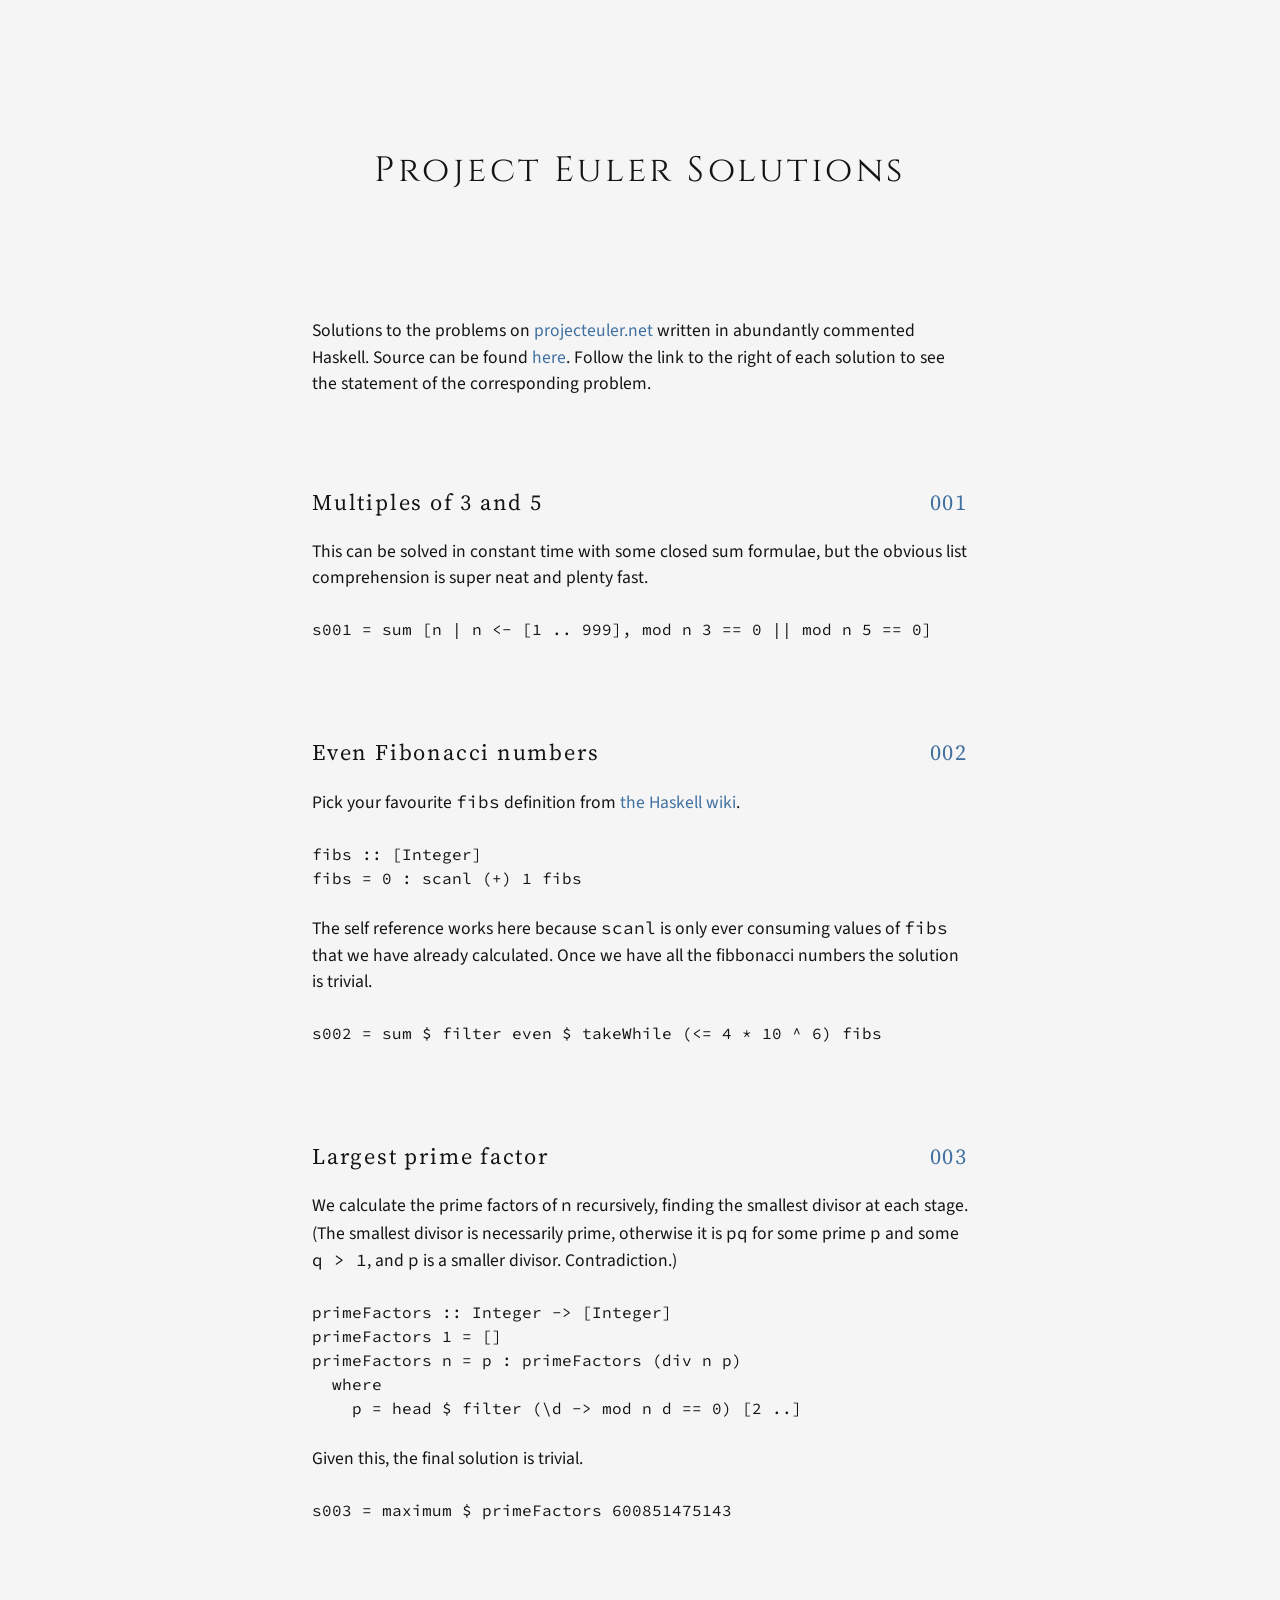
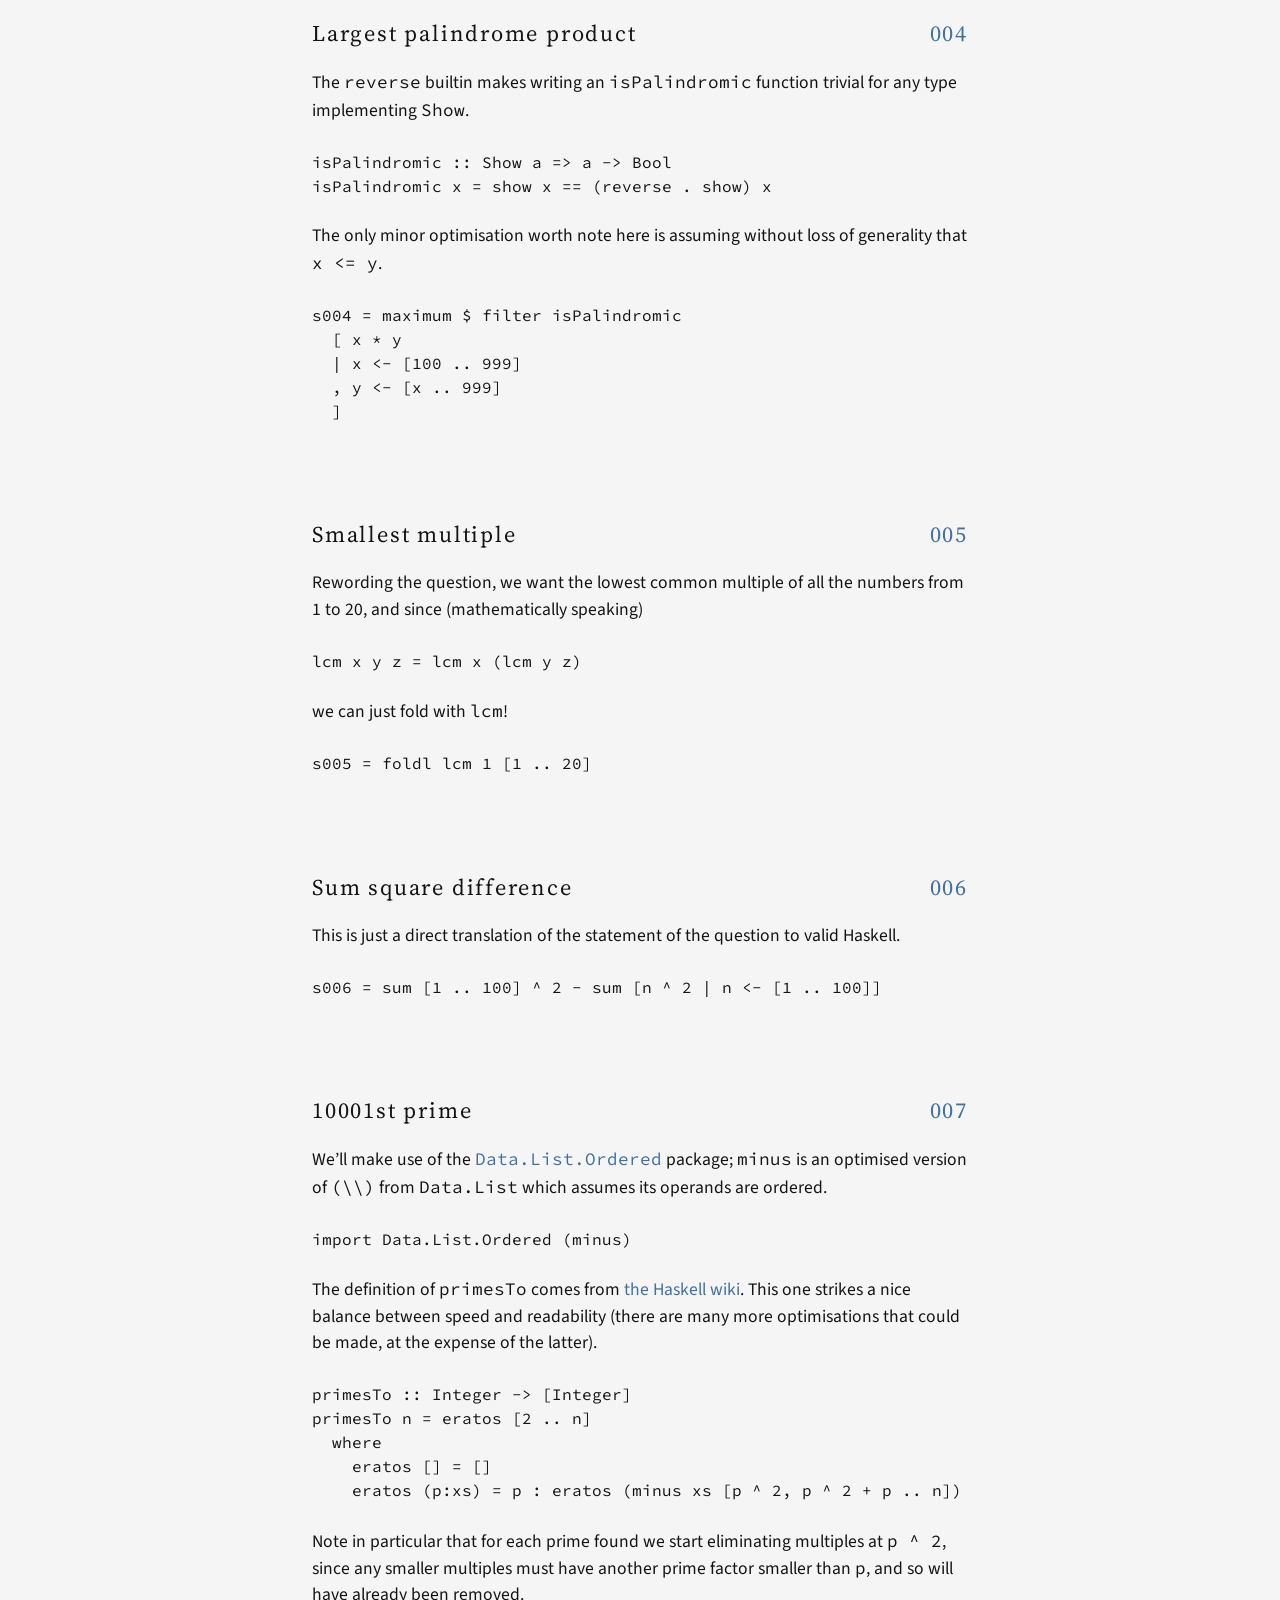
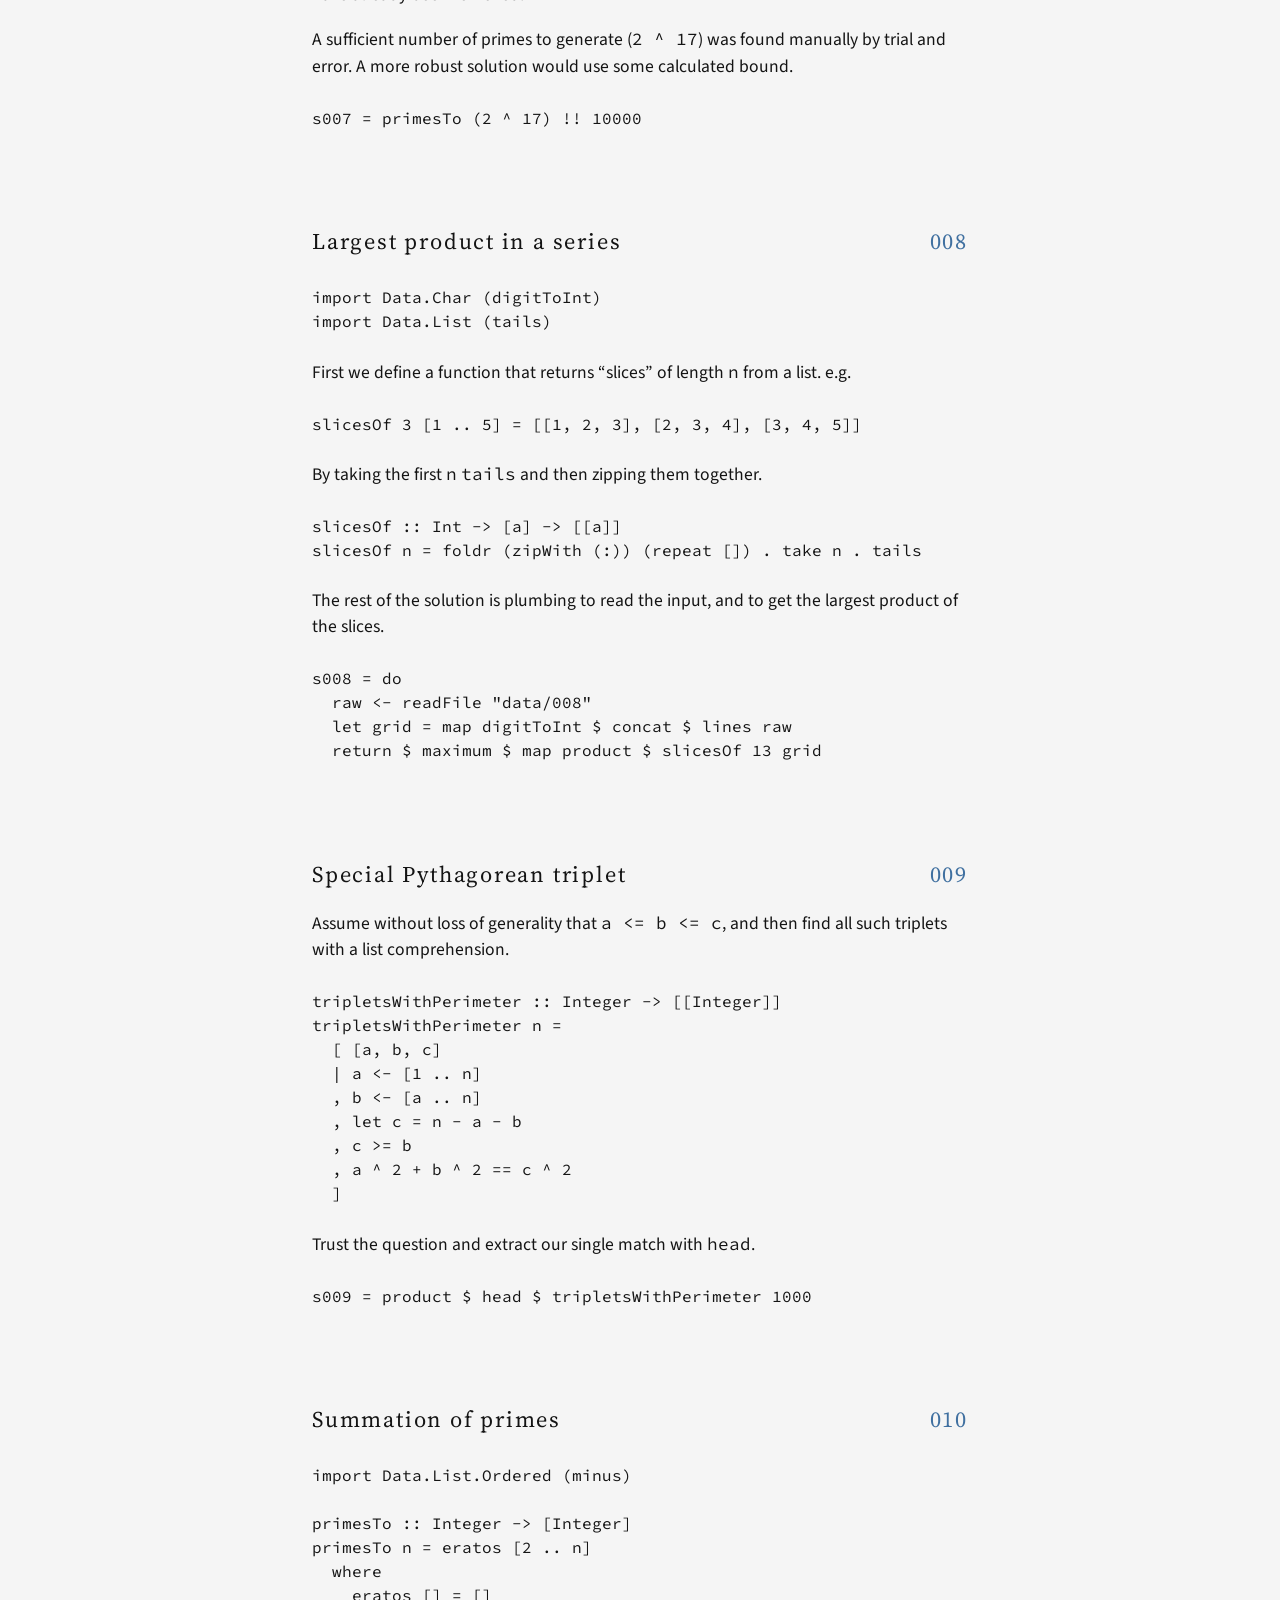
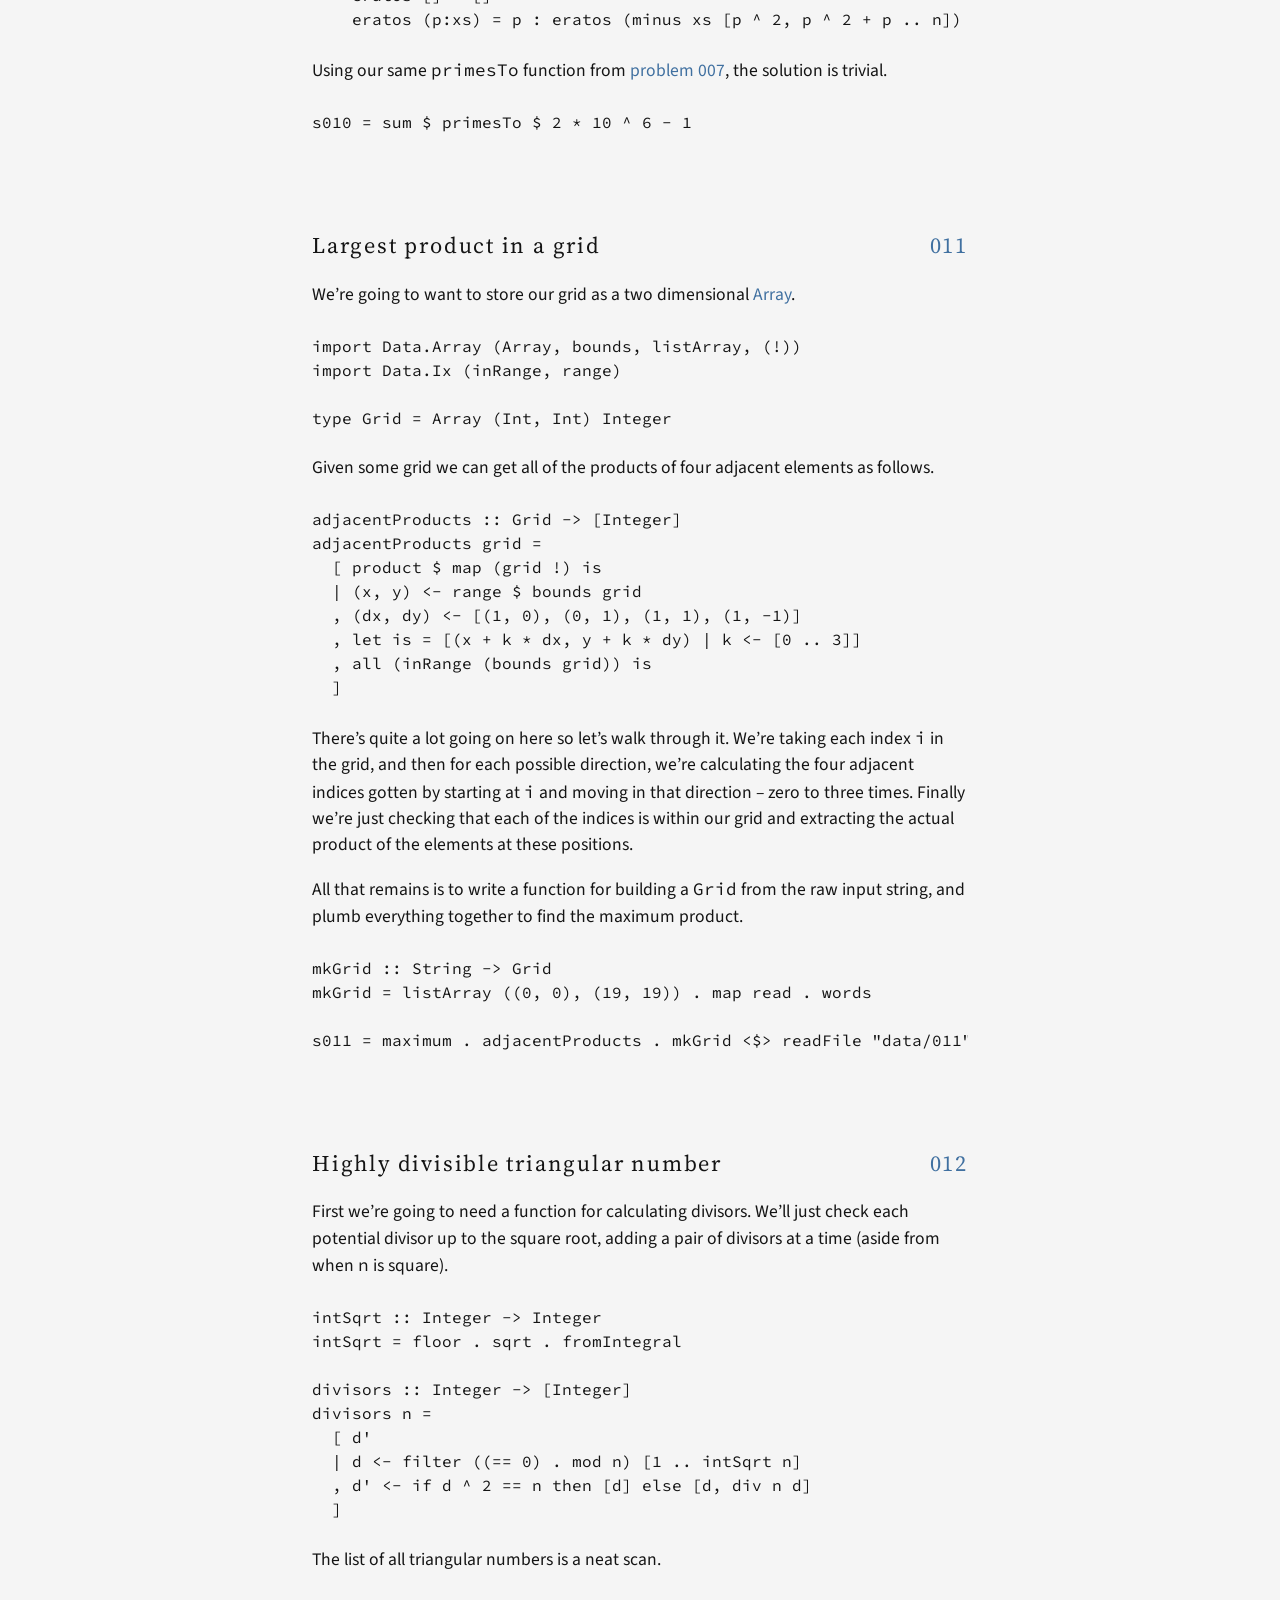
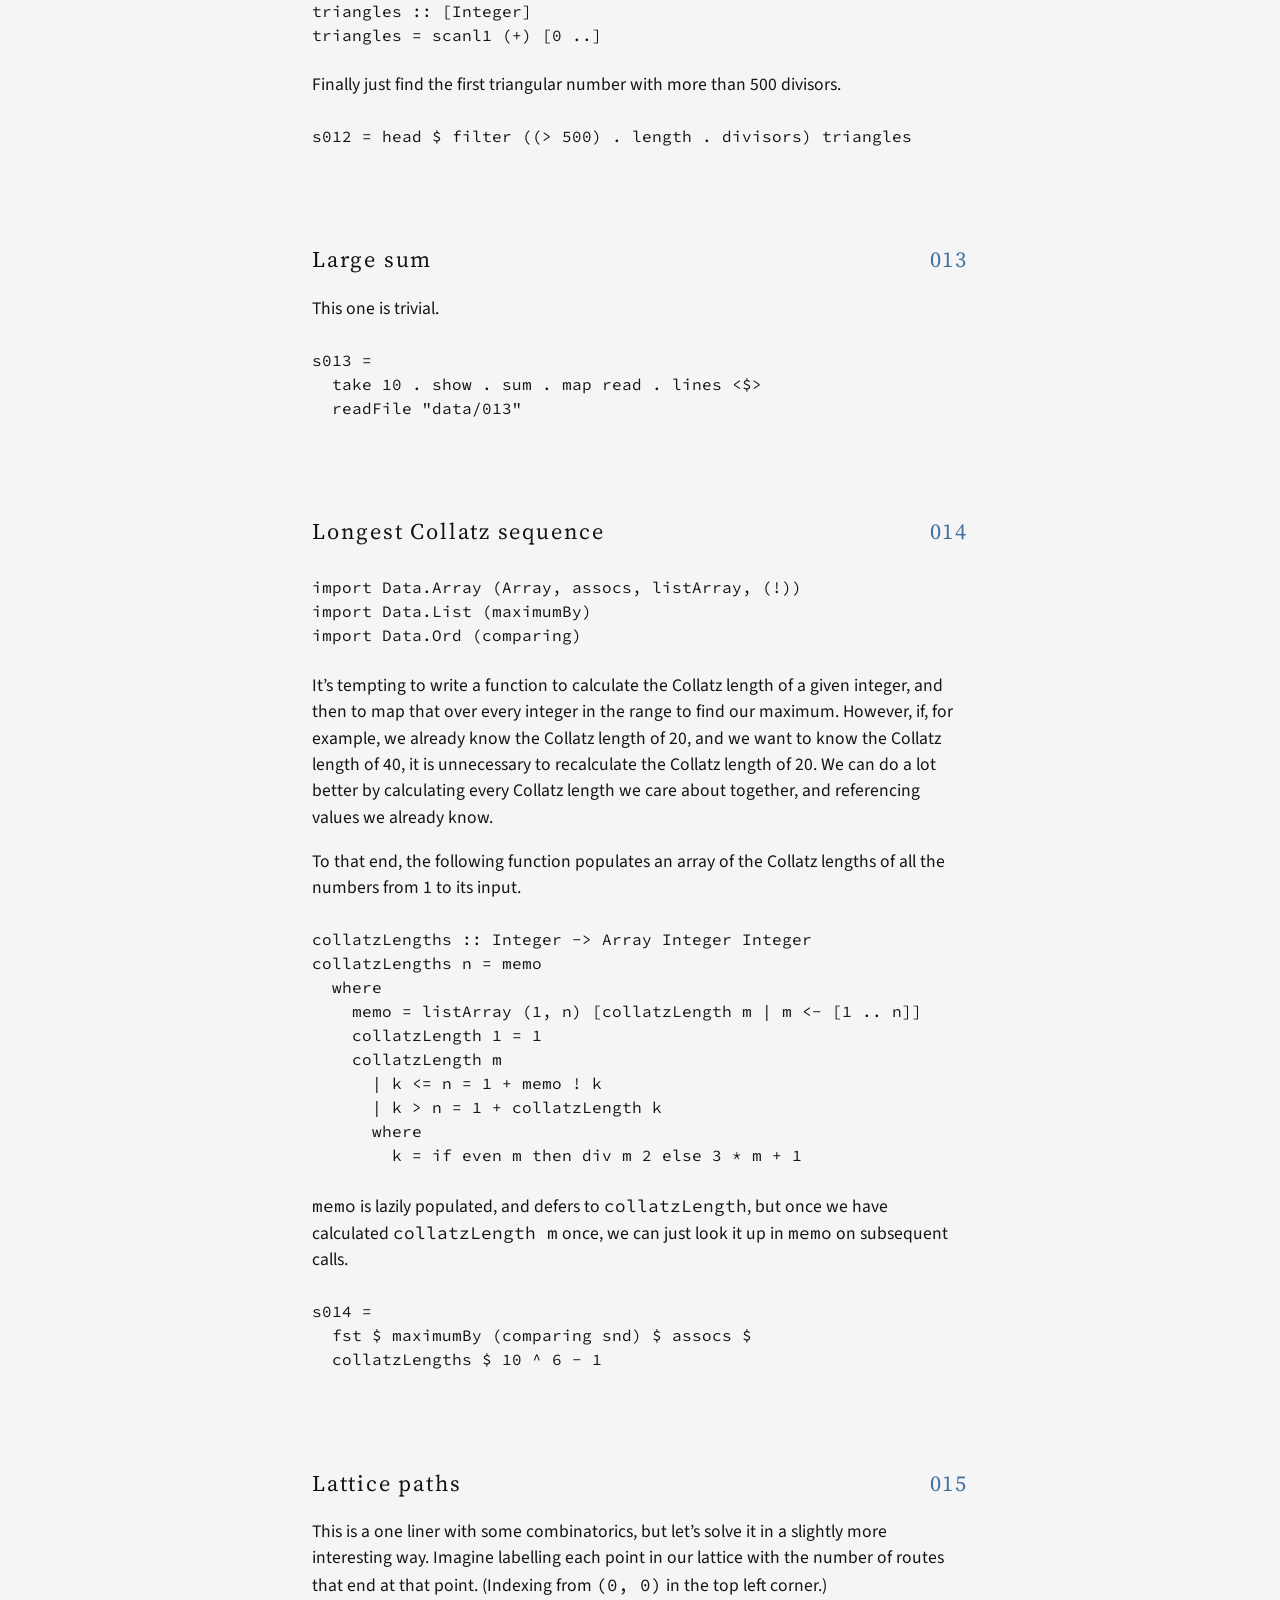
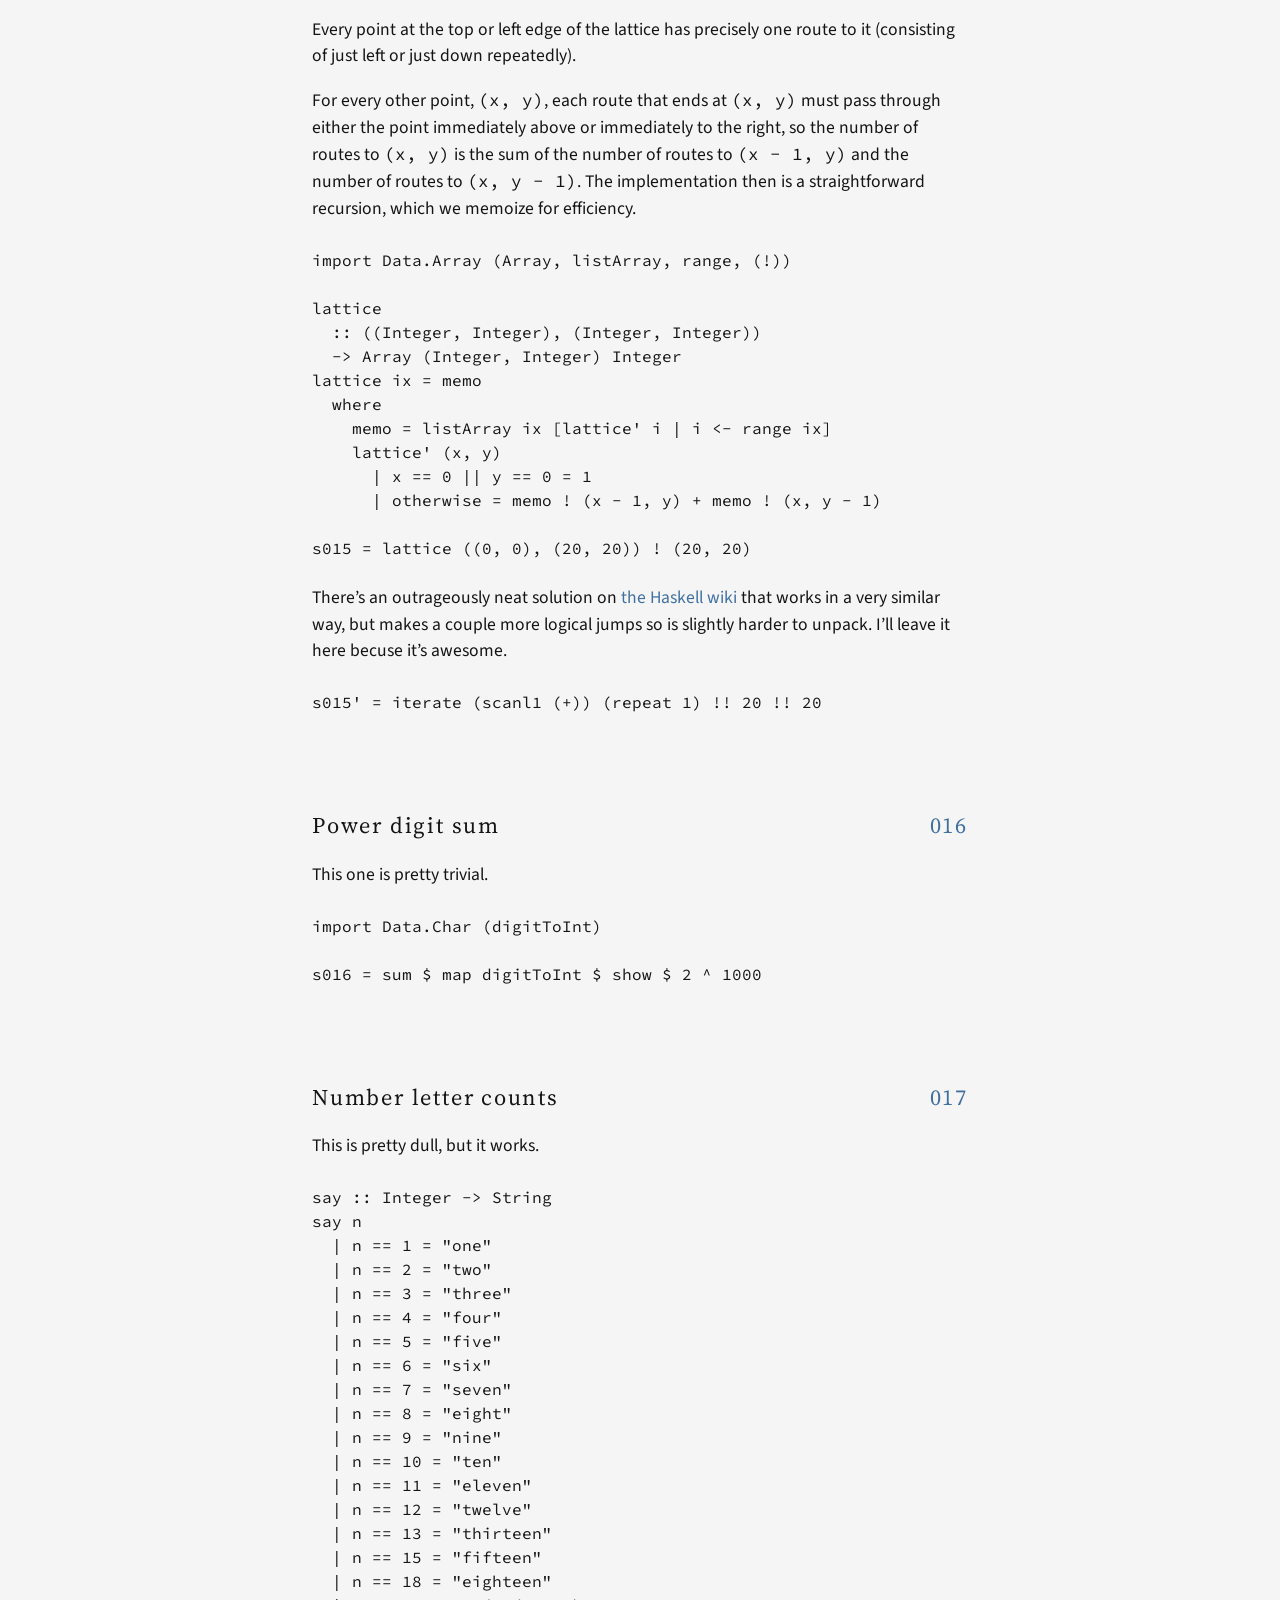
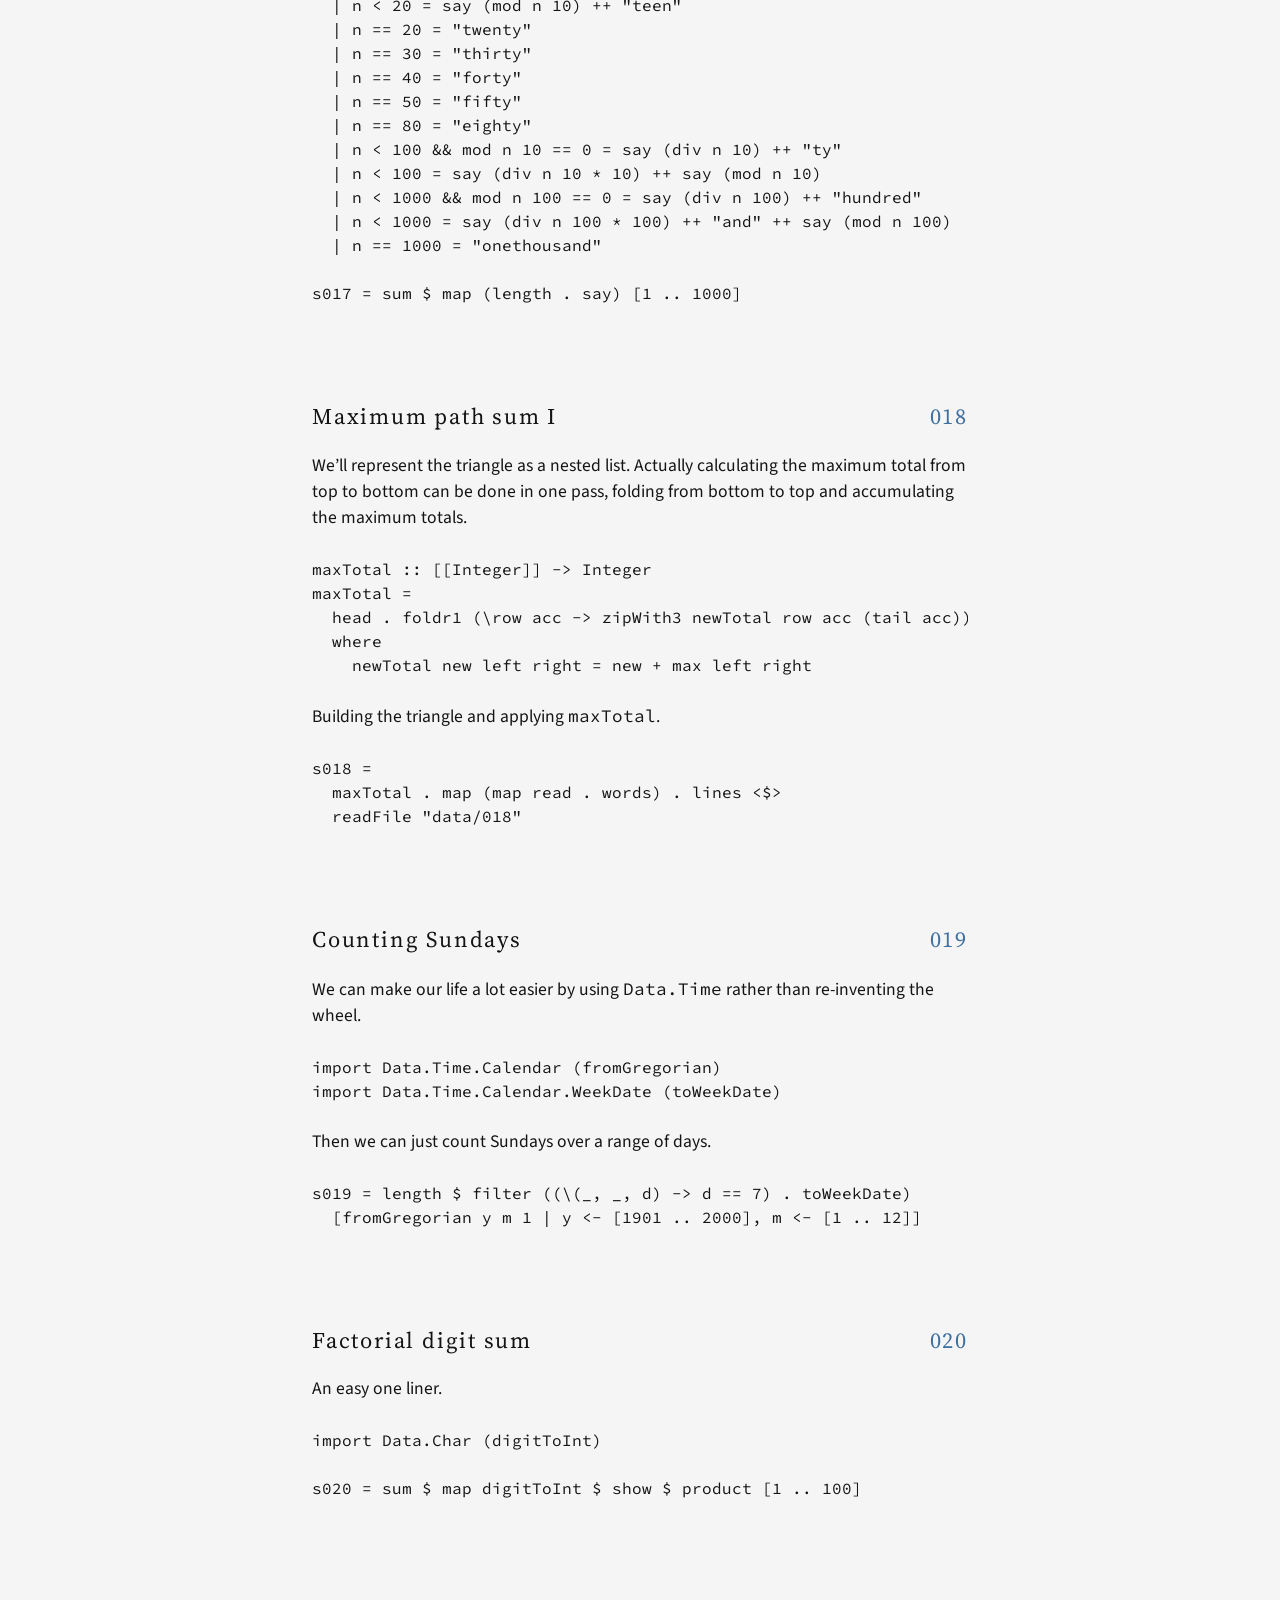
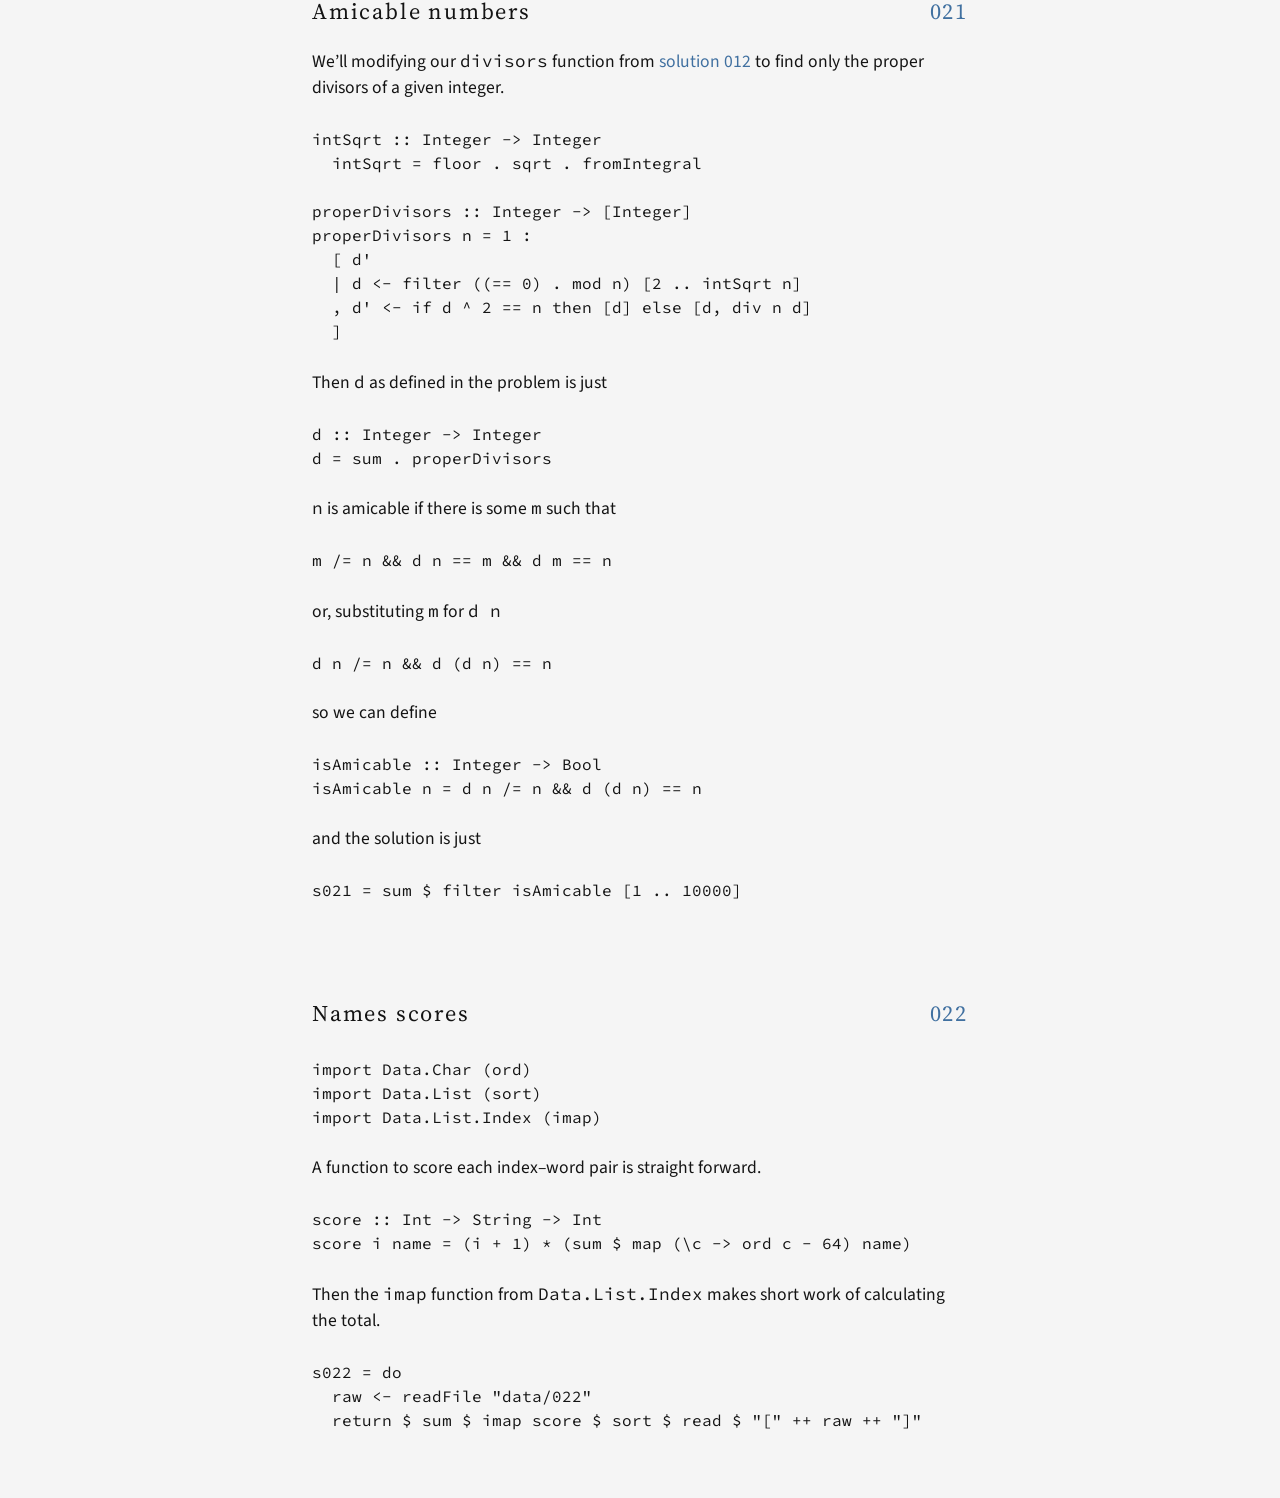
==== commit 99b6687c: "022" ====
--- a/index.html
+++ b/index.html
@@ -556,6 +556,32 @@
 </code></pre>
 
     </div>
+    <div class='solution' id='022'>
+      <h2>
+        <a class='problem-title' href='#022'>
+          <span class='hash'># </span>
+          Names scores
+        </a>
+        <a class='problem-statement'
+            href='https://projecteuler.net/problem=022'>
+          022
+        </a>
+      </h2>
+      <pre><code>import Data.Char (ord)
+import Data.List (sort)
+import Data.List.Index (imap)
+</code></pre>
+<p>A function to score each index–word pair is straight forward.</p>
+<pre><code>score :: Int -&gt; String -&gt; Int
+score i name = (i + 1) * (sum $ map (\c -&gt; ord c - 64) name)
+</code></pre>
+<p>Then the <code>imap</code> function from <code>Data.List.Index</code> makes short work of calculating the total.</p>
+<pre><code>s022 = do
+  raw &lt;- readFile &quot;data/022&quot;
+  return $ sum $ imap score $ sort $ read $ &quot;[&quot; ++ raw ++ &quot;]&quot;
+</code></pre>
+
+    </div>
 </body>
 </html>
 
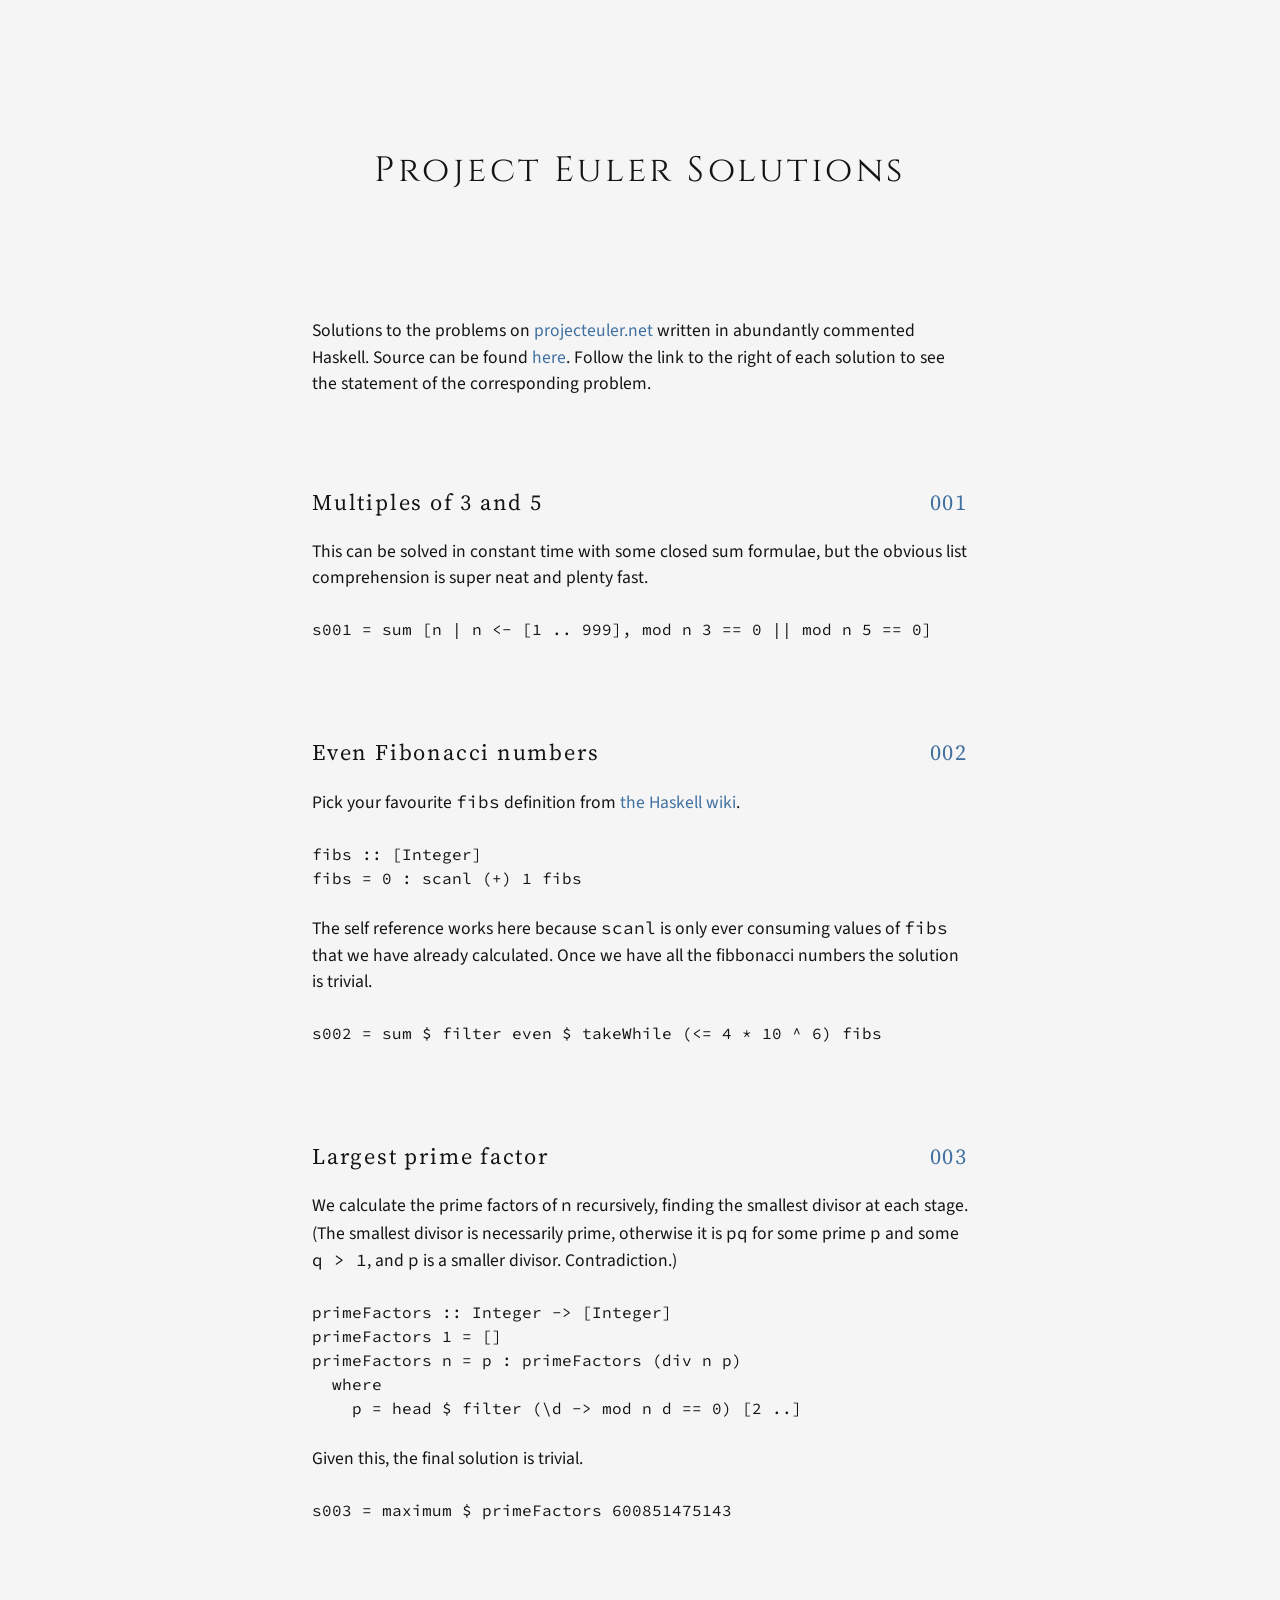
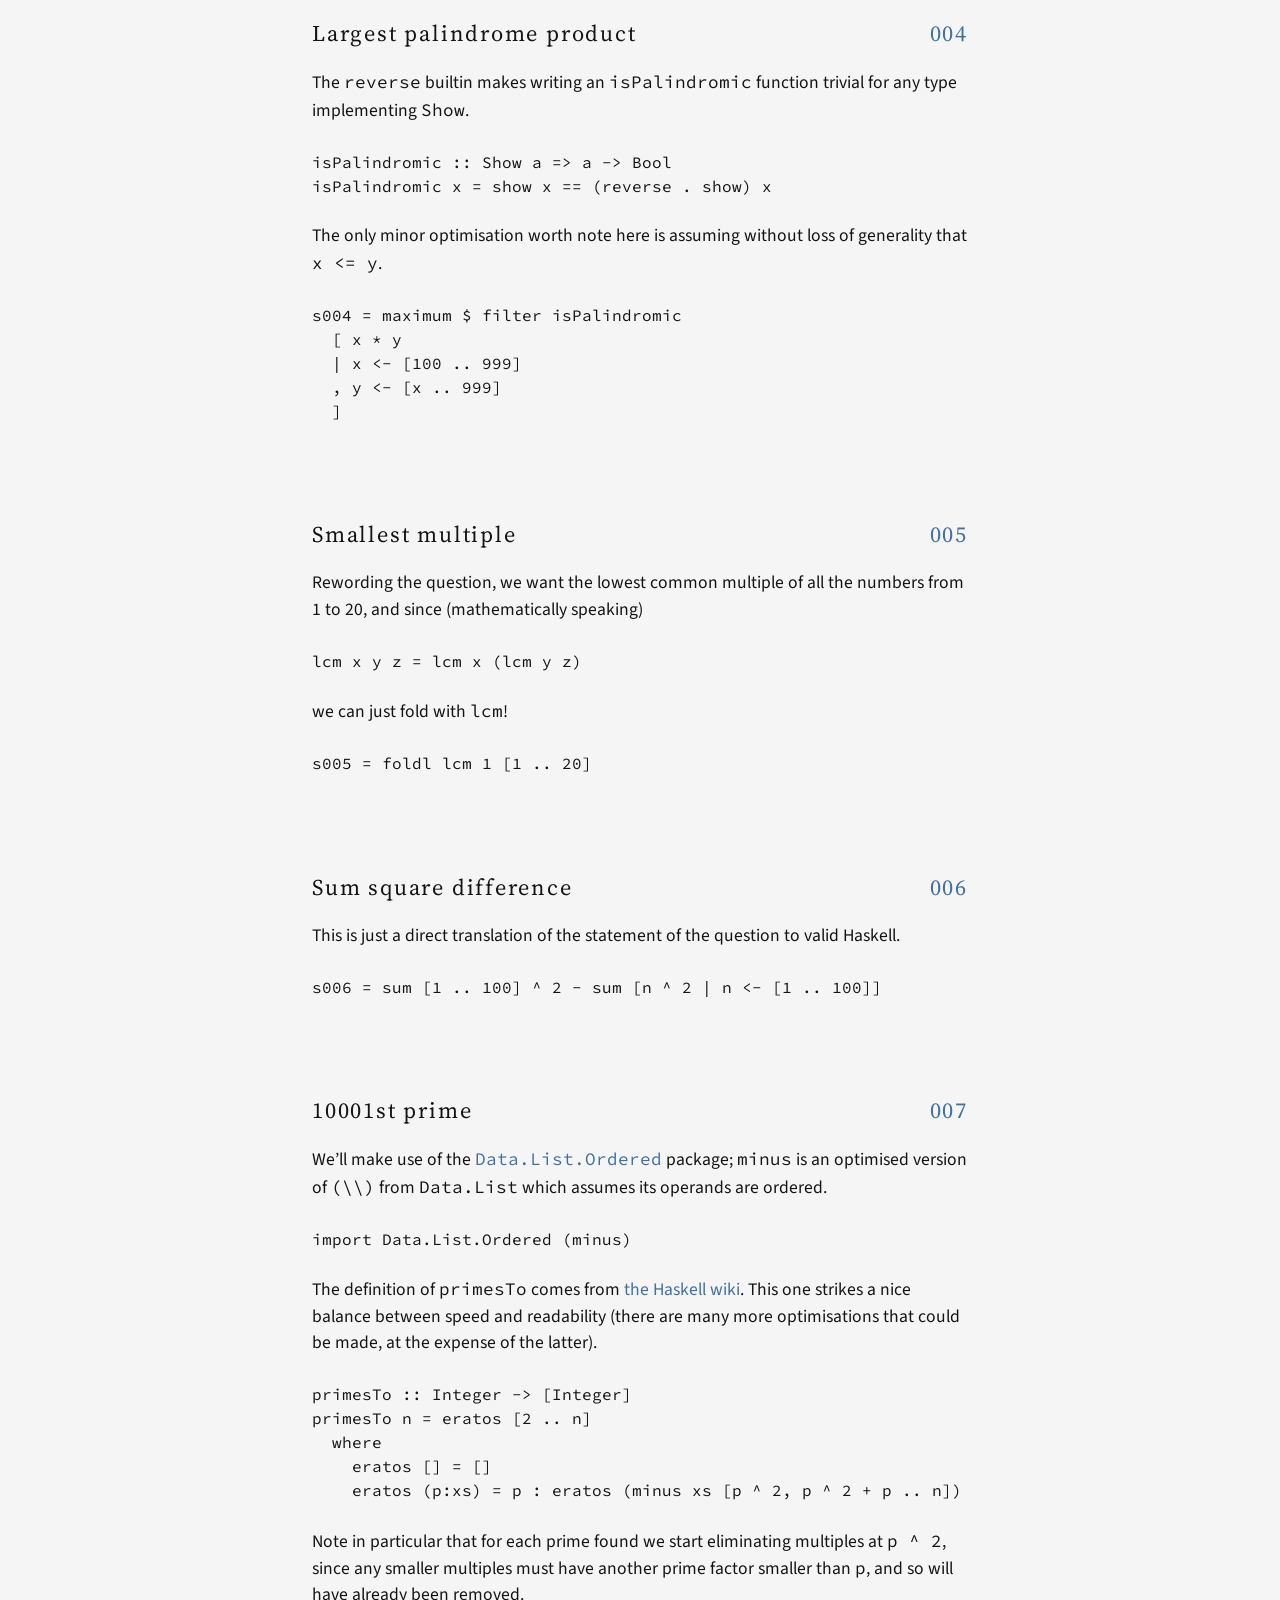
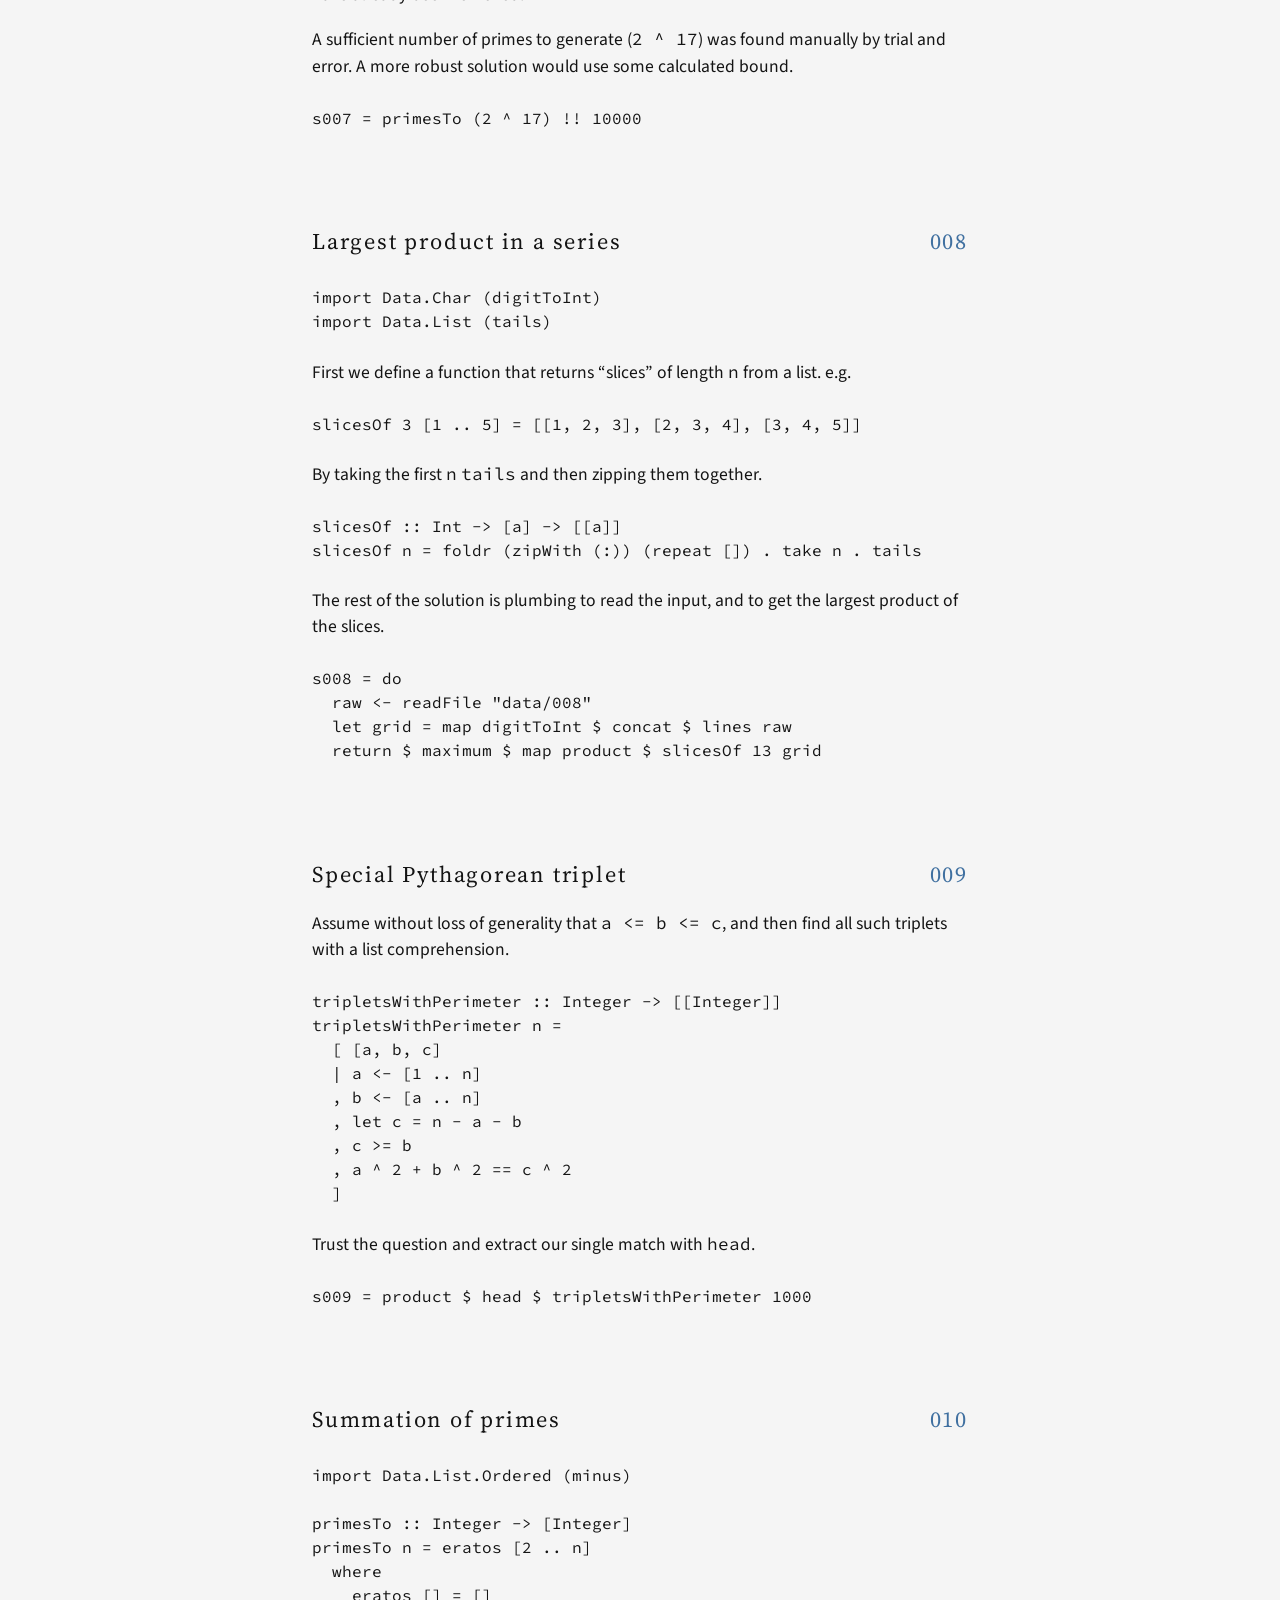
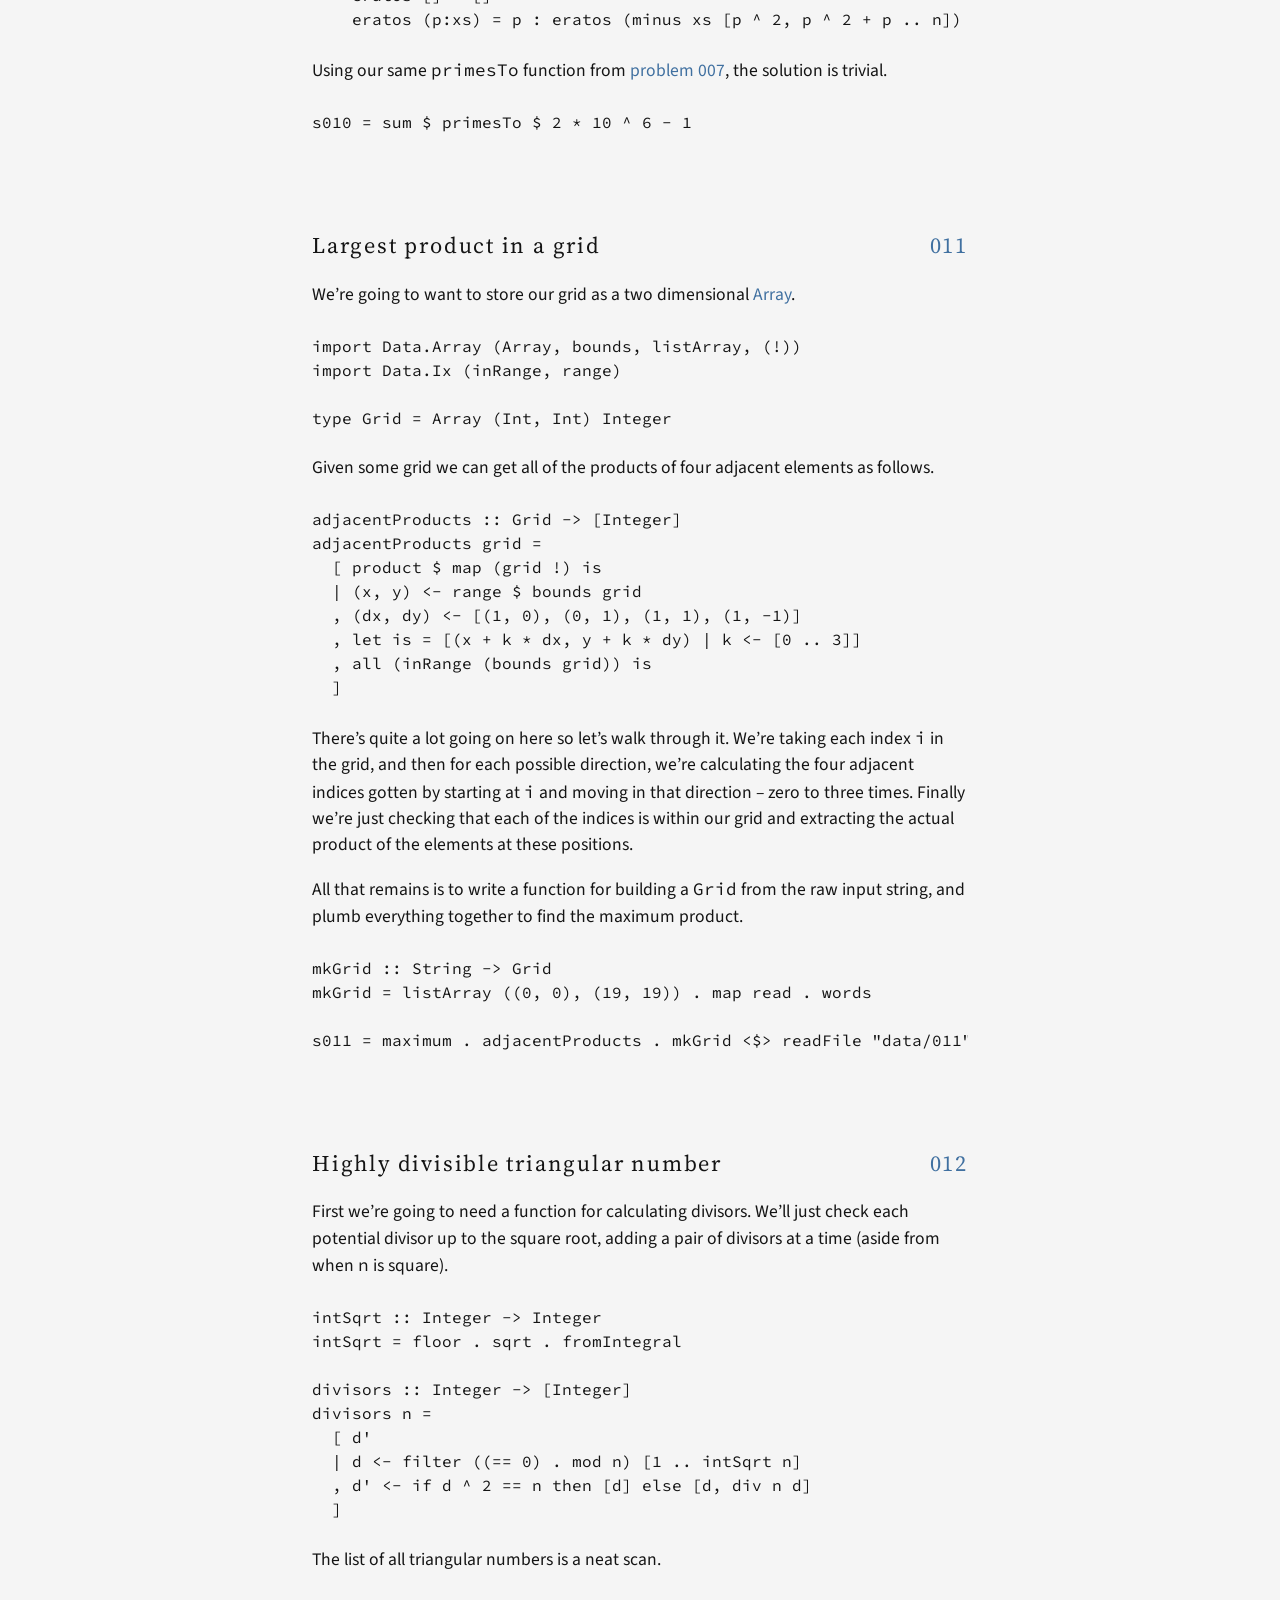
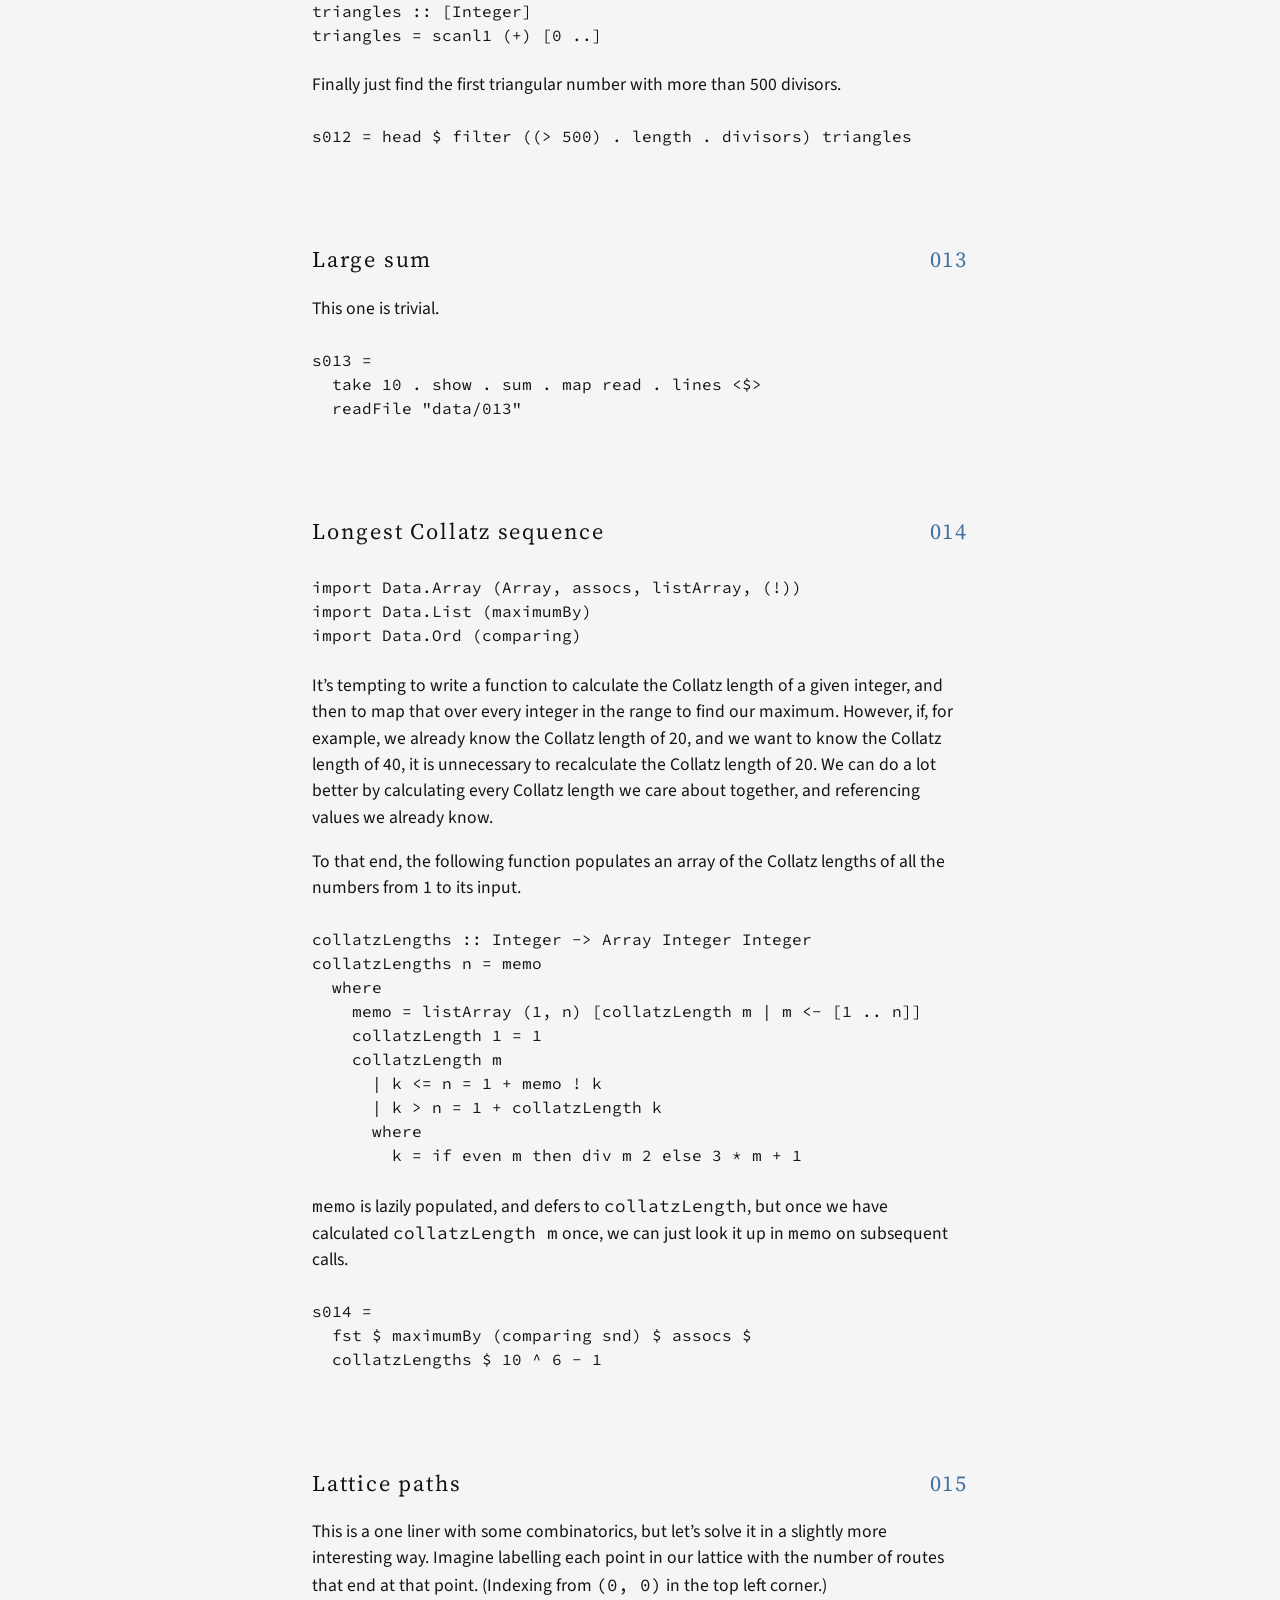
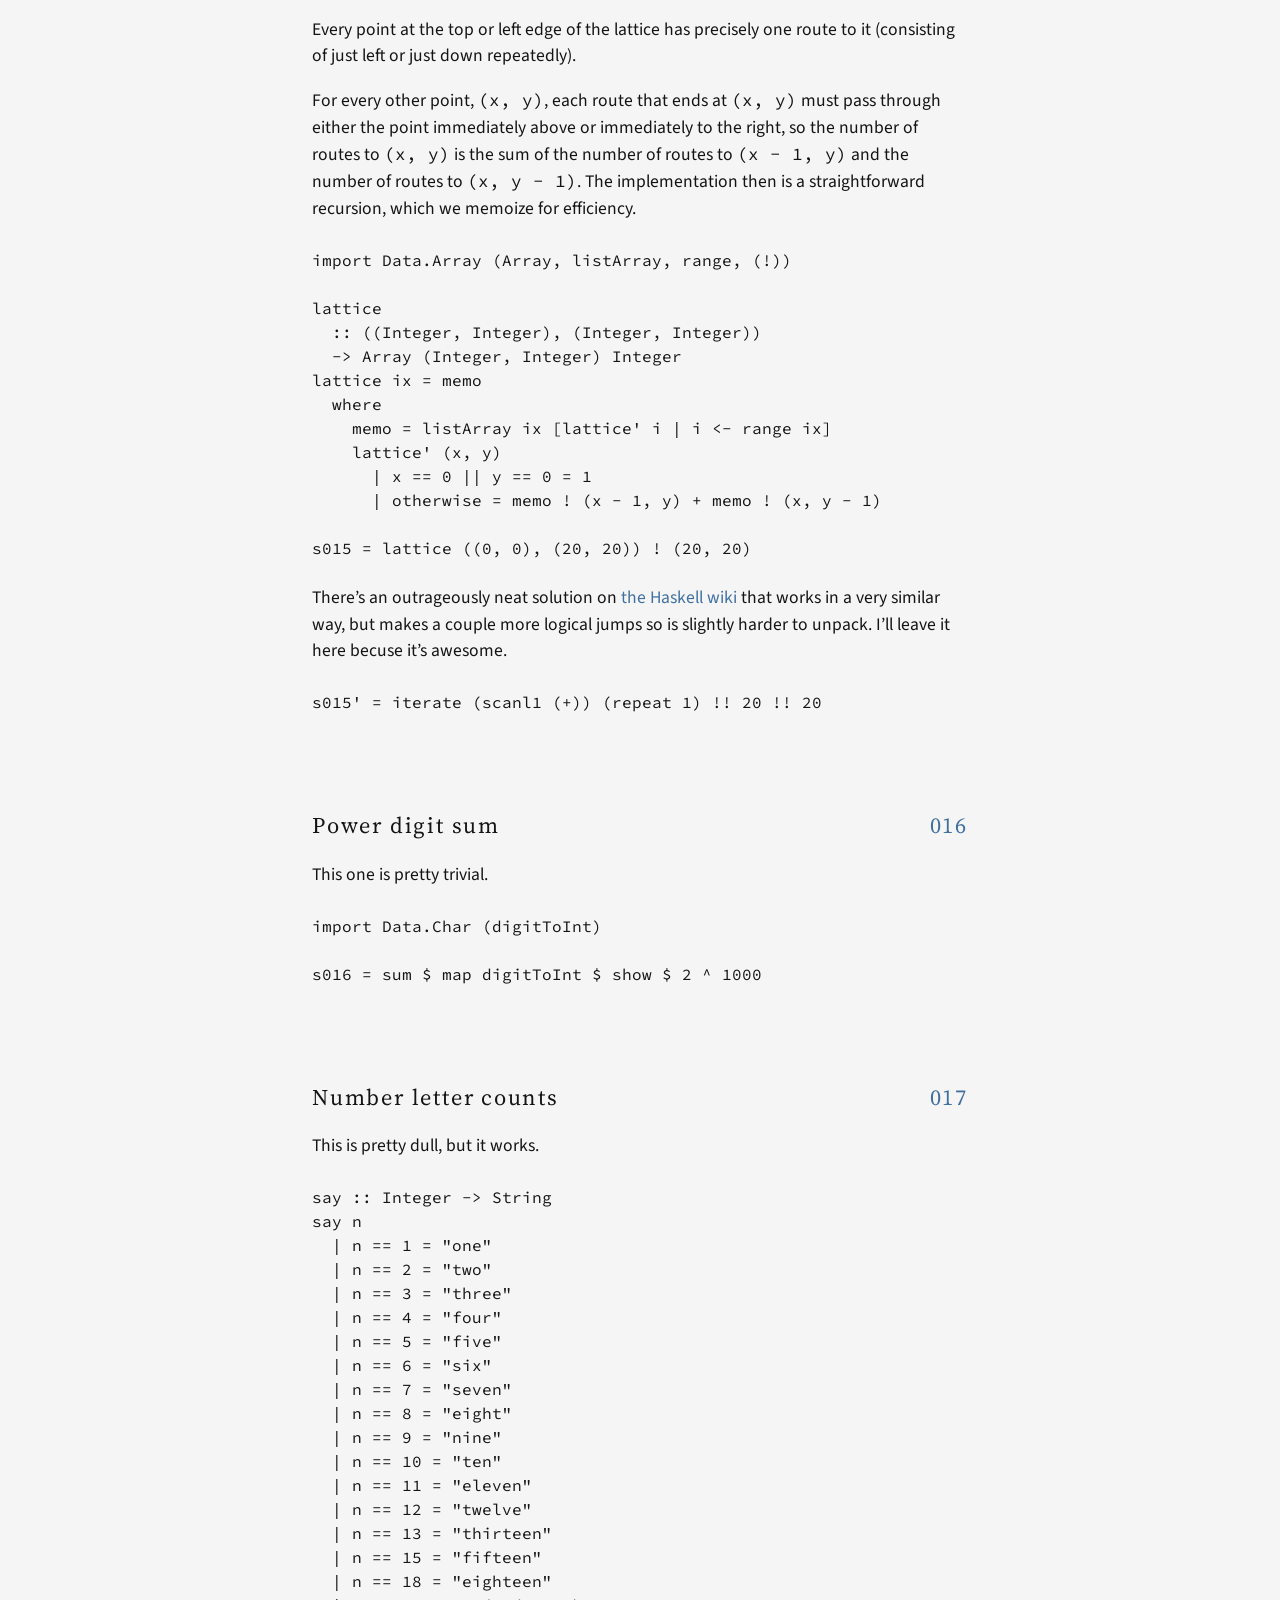
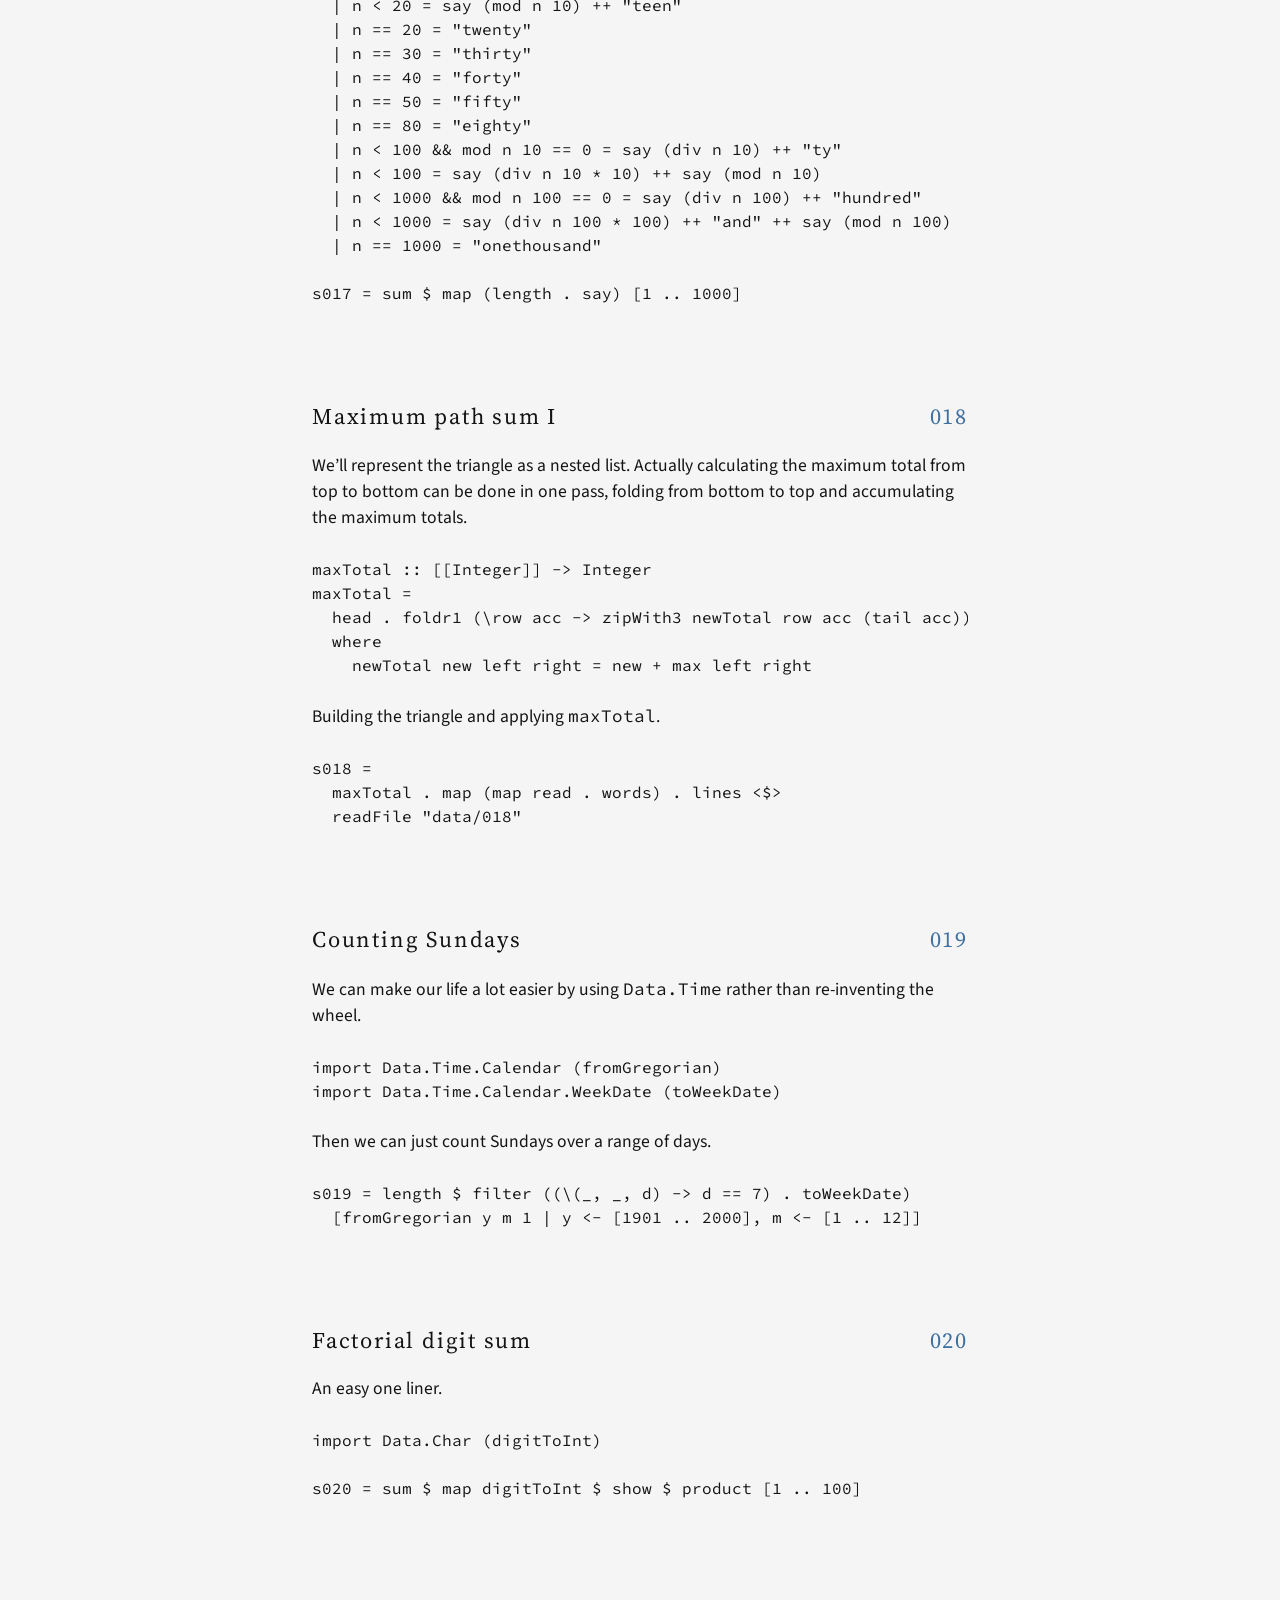
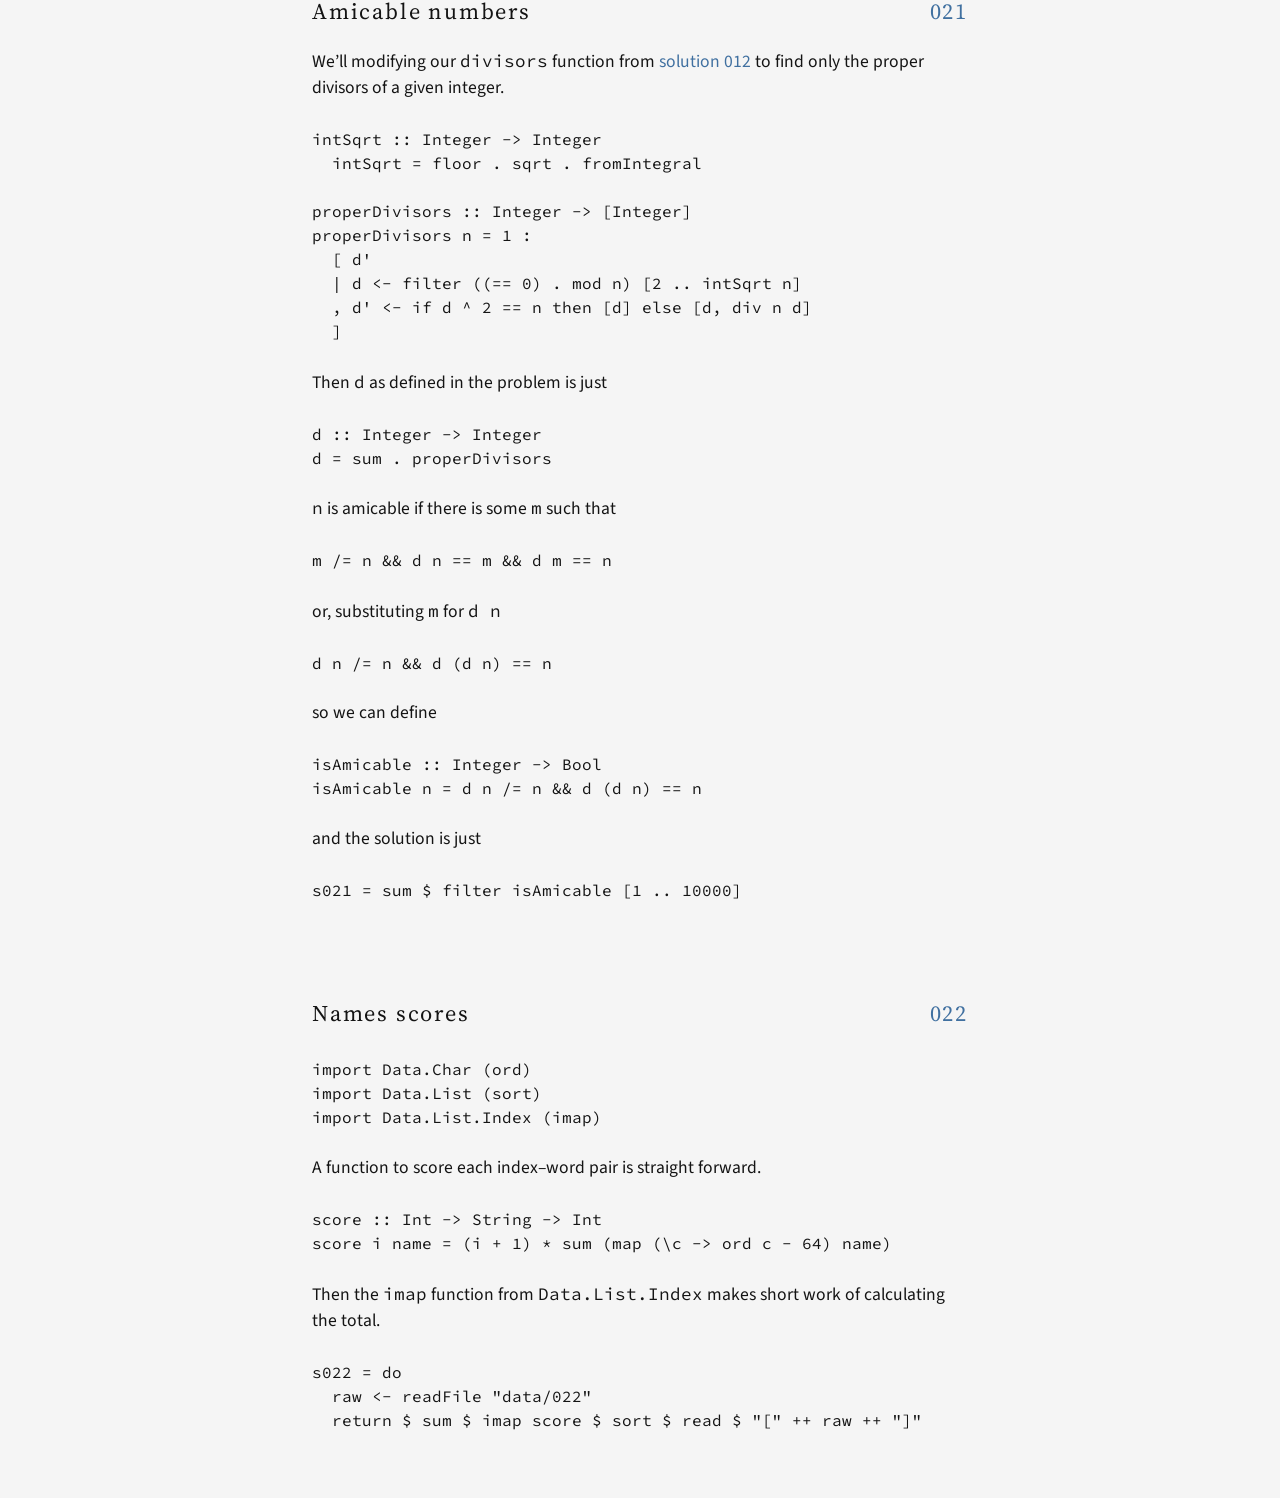
==== commit ef9c847d: "hlint" ====
--- a/index.html
+++ b/index.html
@@ -573,7 +573,7 @@
 </code></pre>
 <p>A function to score each index–word pair is straight forward.</p>
 <pre><code>score :: Int -&gt; String -&gt; Int
-score i name = (i + 1) * (sum $ map (\c -&gt; ord c - 64) name)
+score i name = (i + 1) * sum (map (\c -&gt; ord c - 64) name)
 </code></pre>
 <p>Then the <code>imap</code> function from <code>Data.List.Index</code> makes short work of calculating the total.</p>
 <pre><code>s022 = do
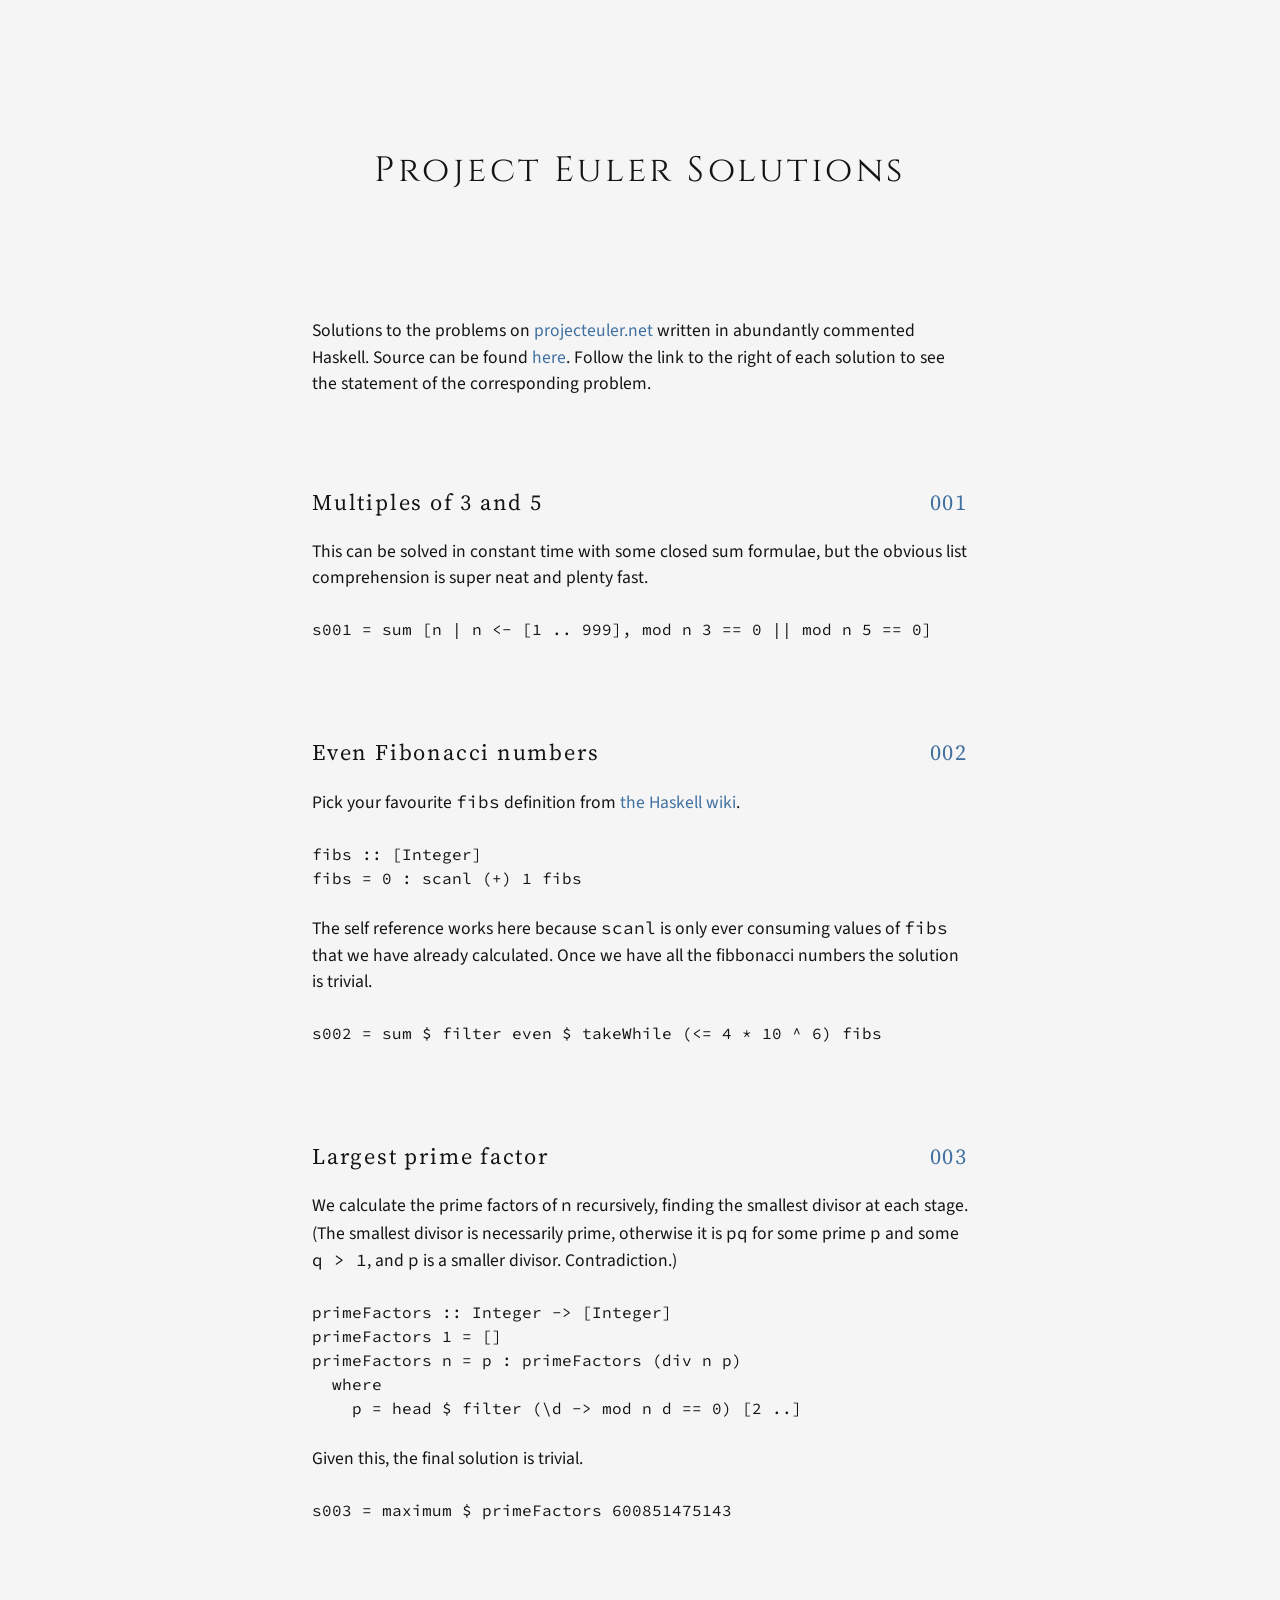
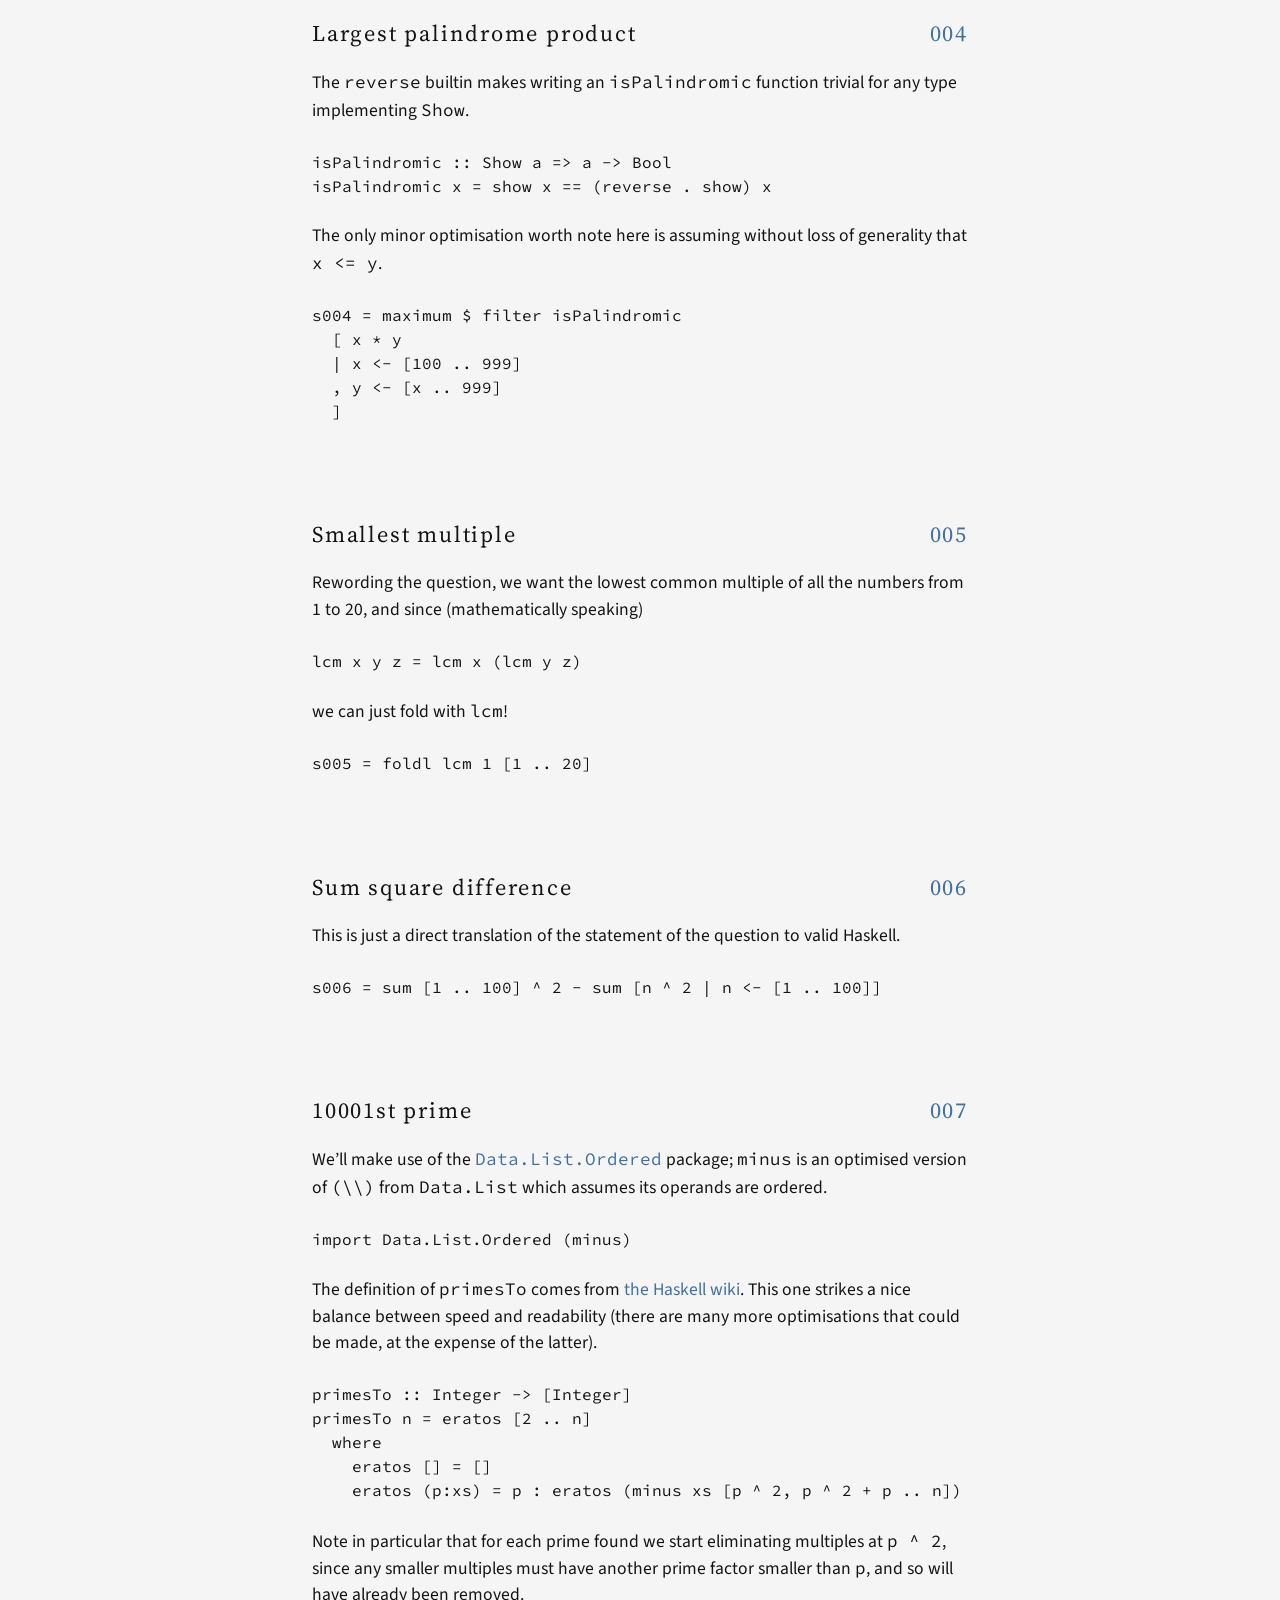
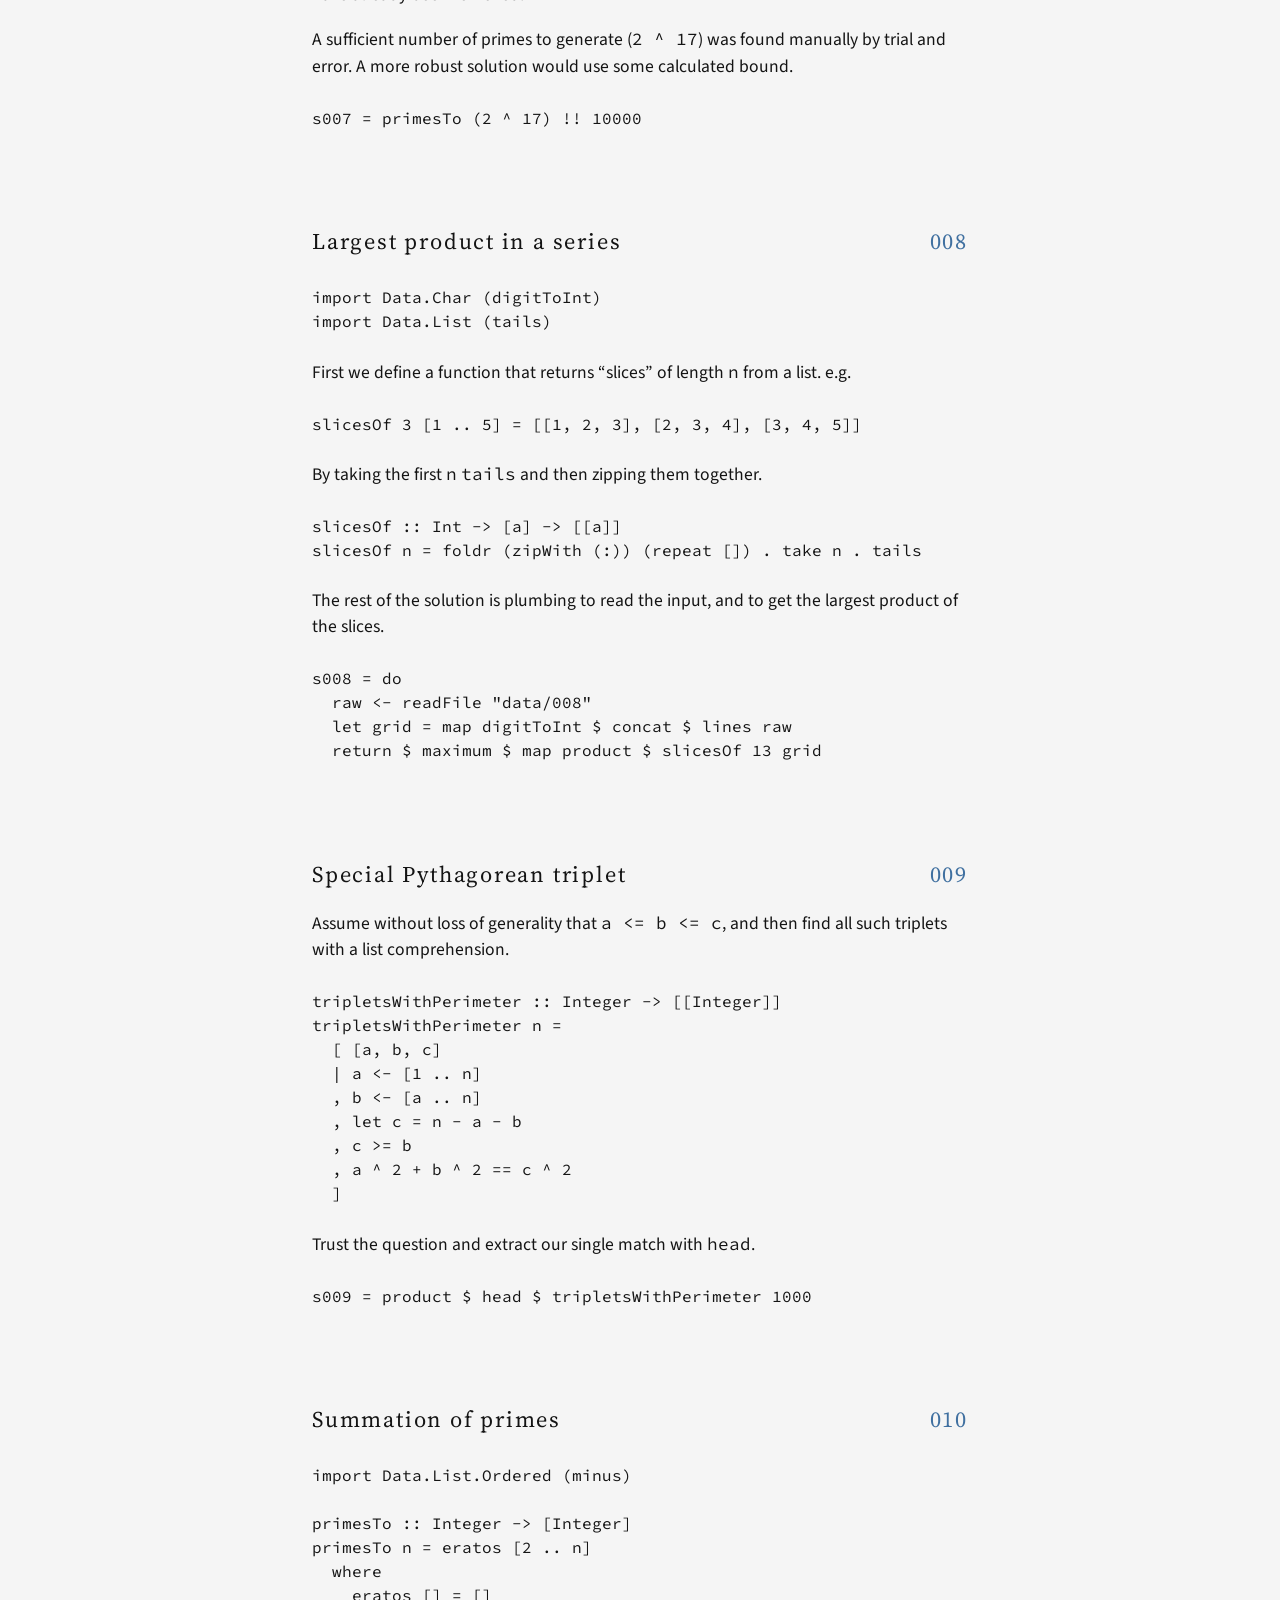
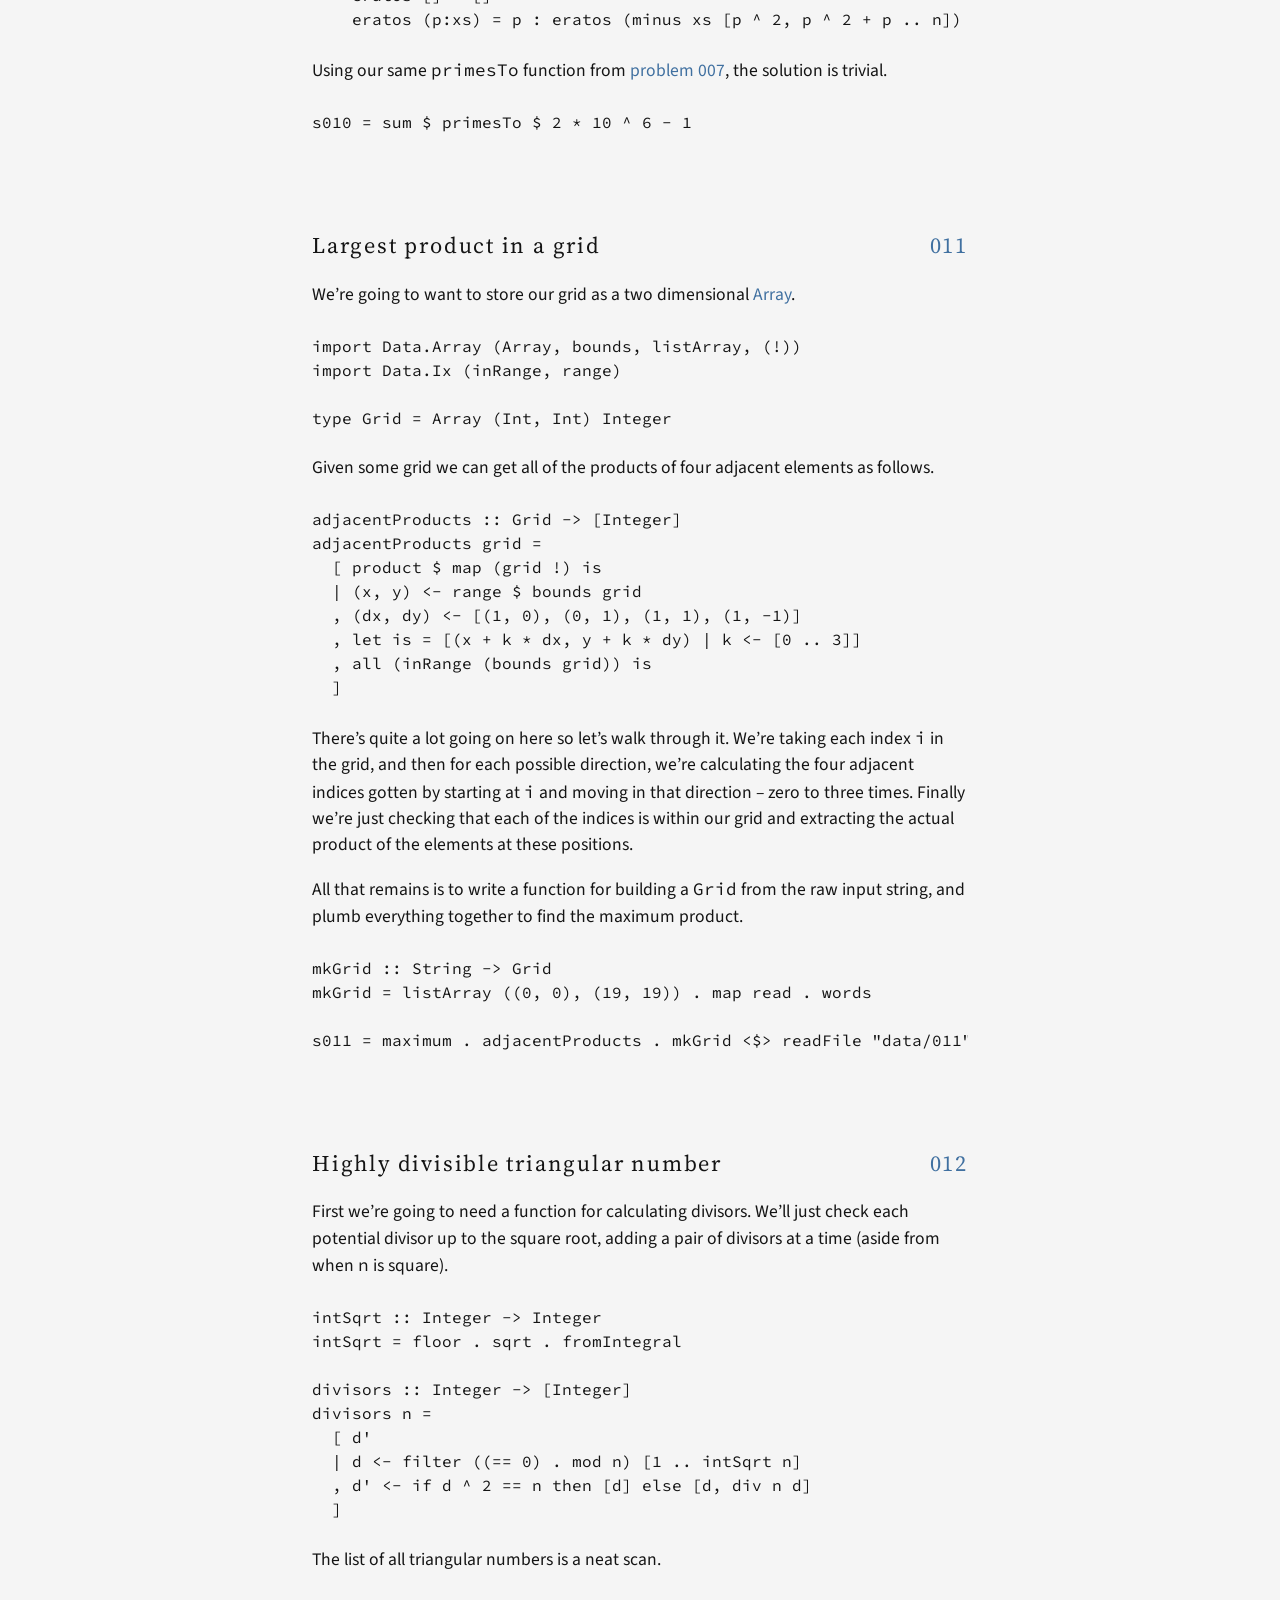
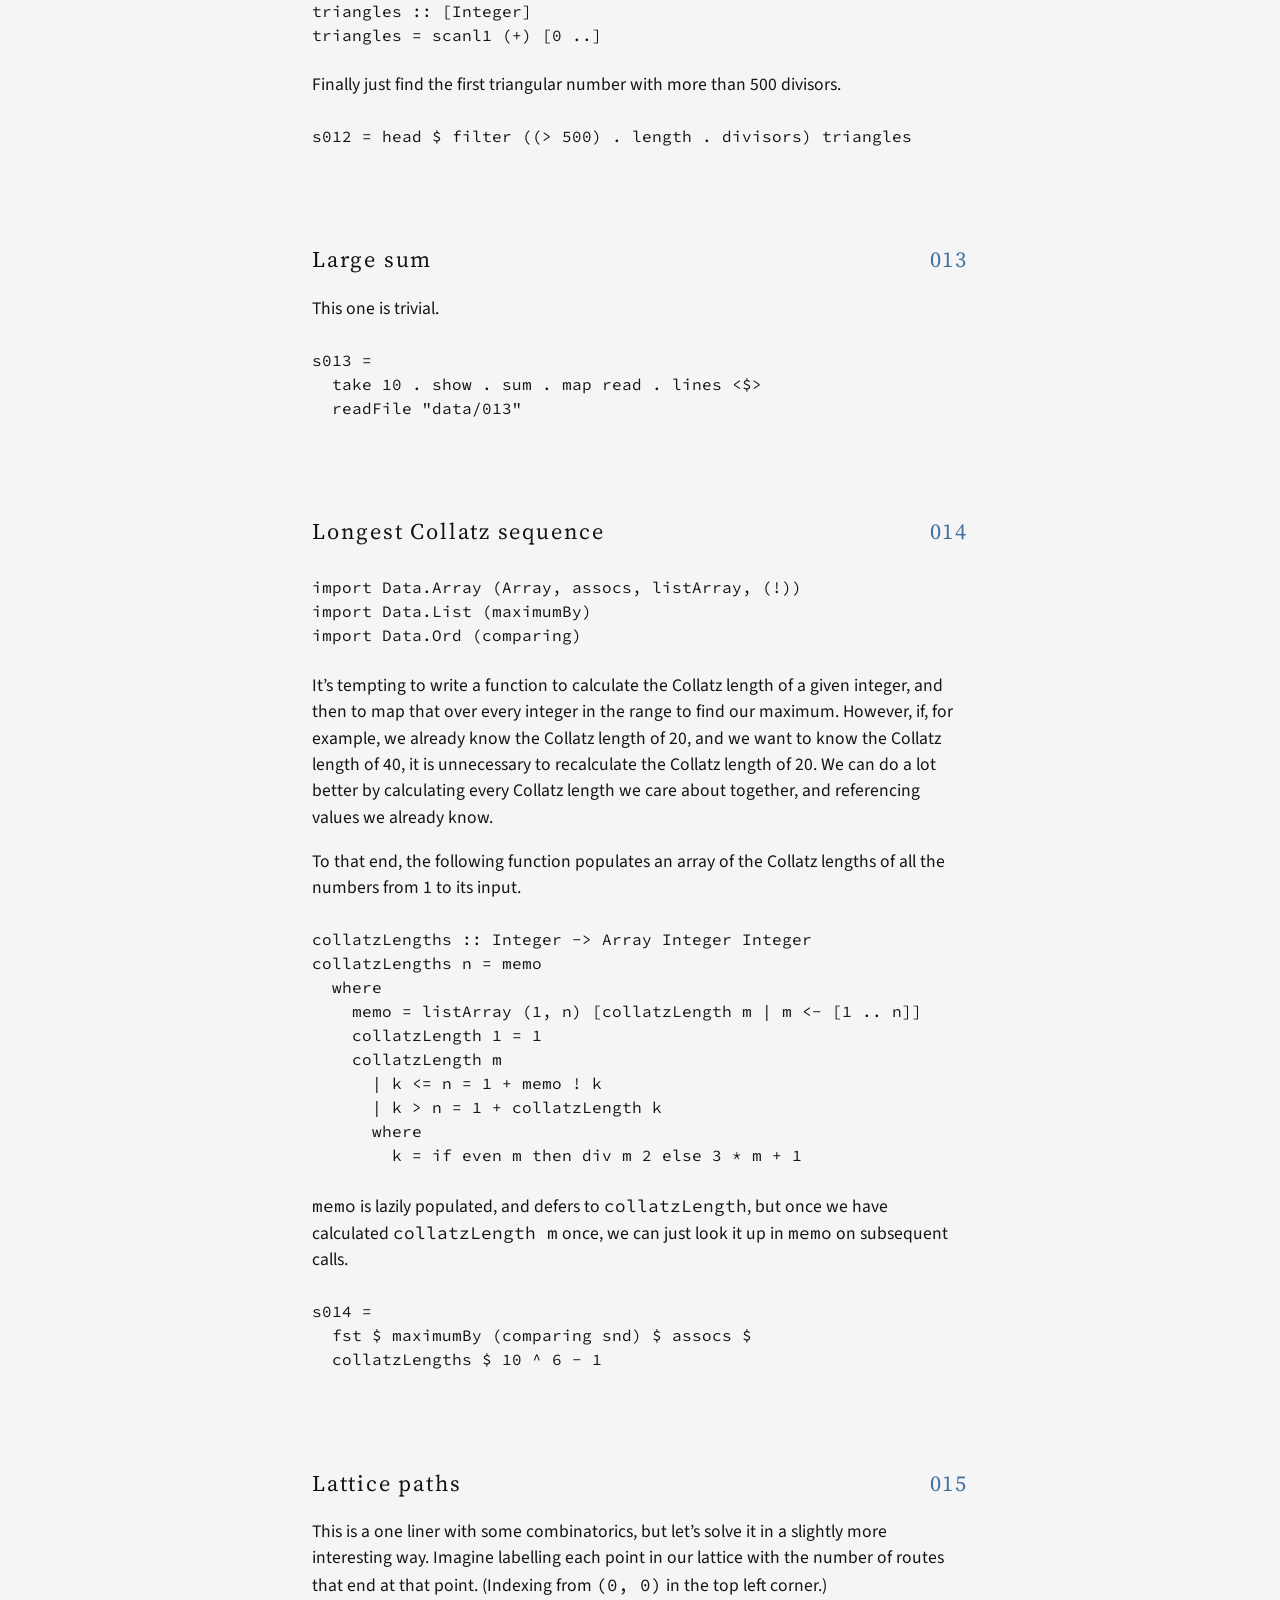
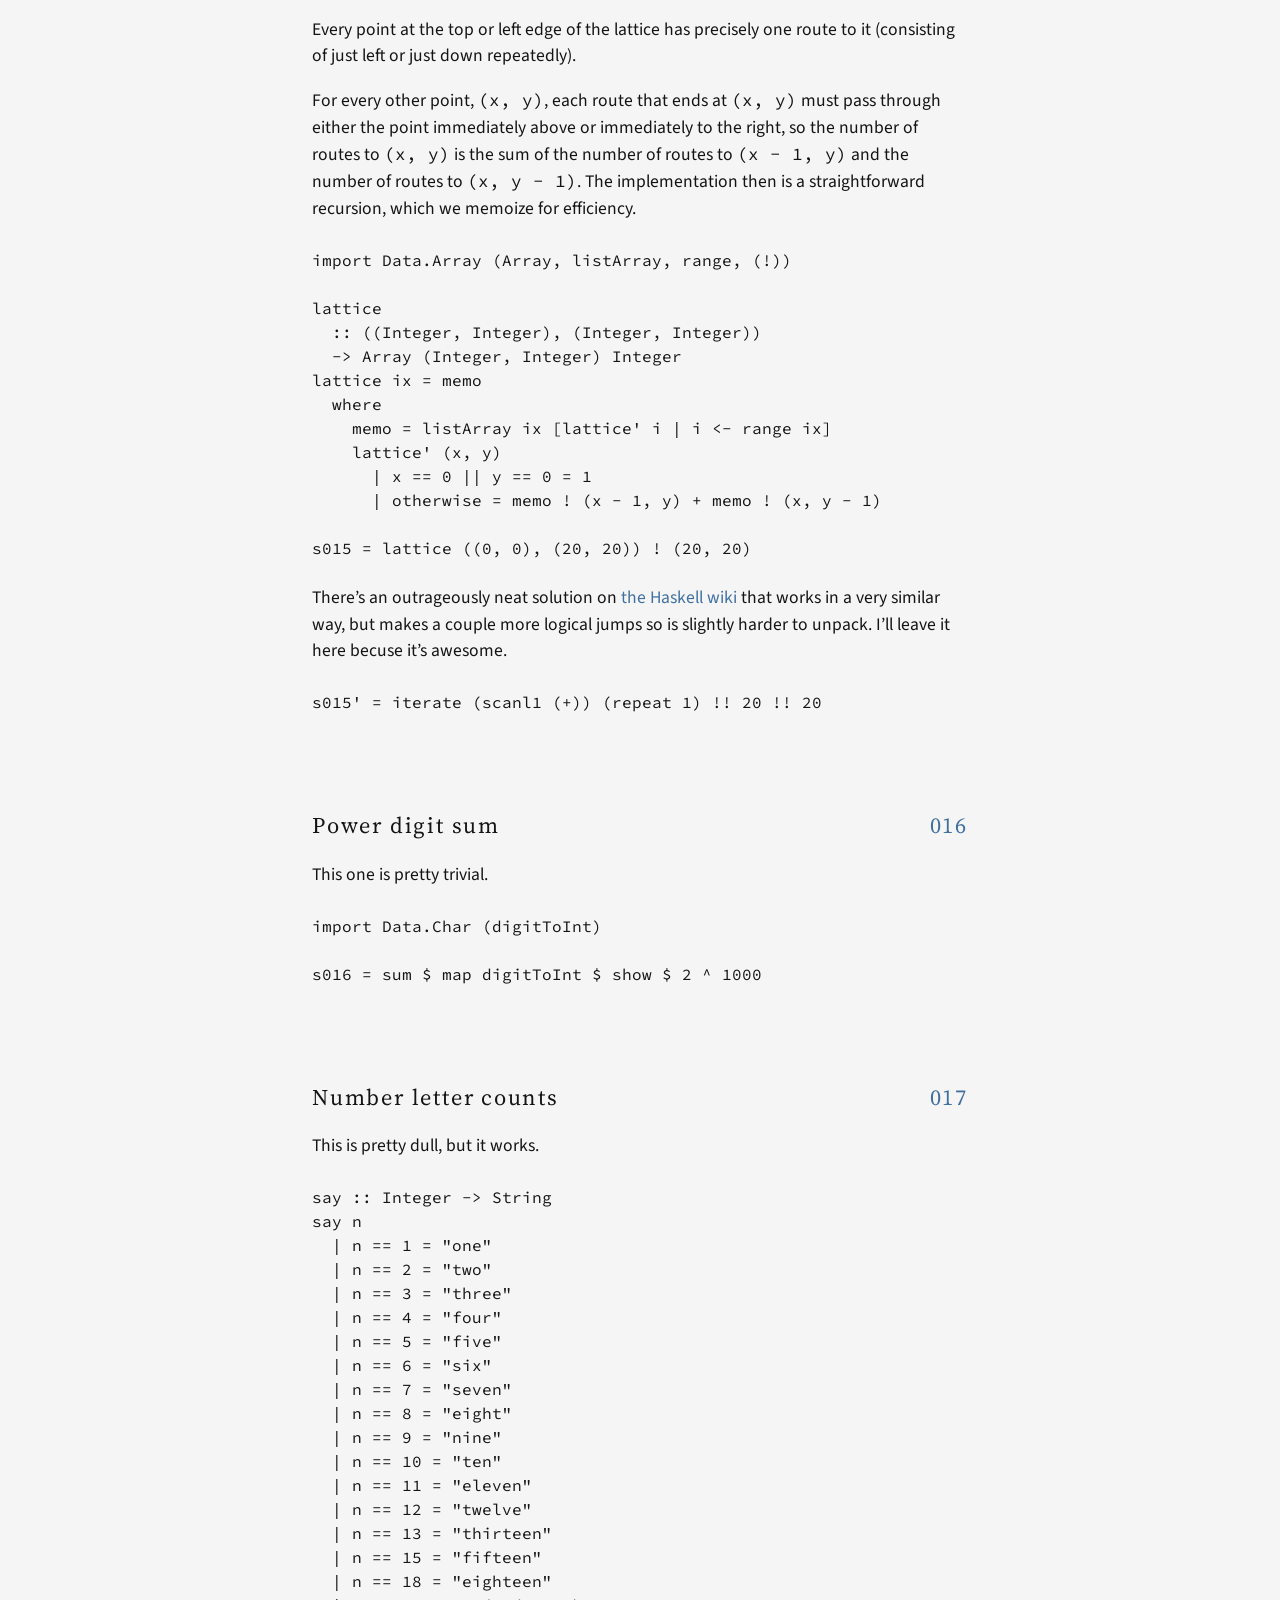
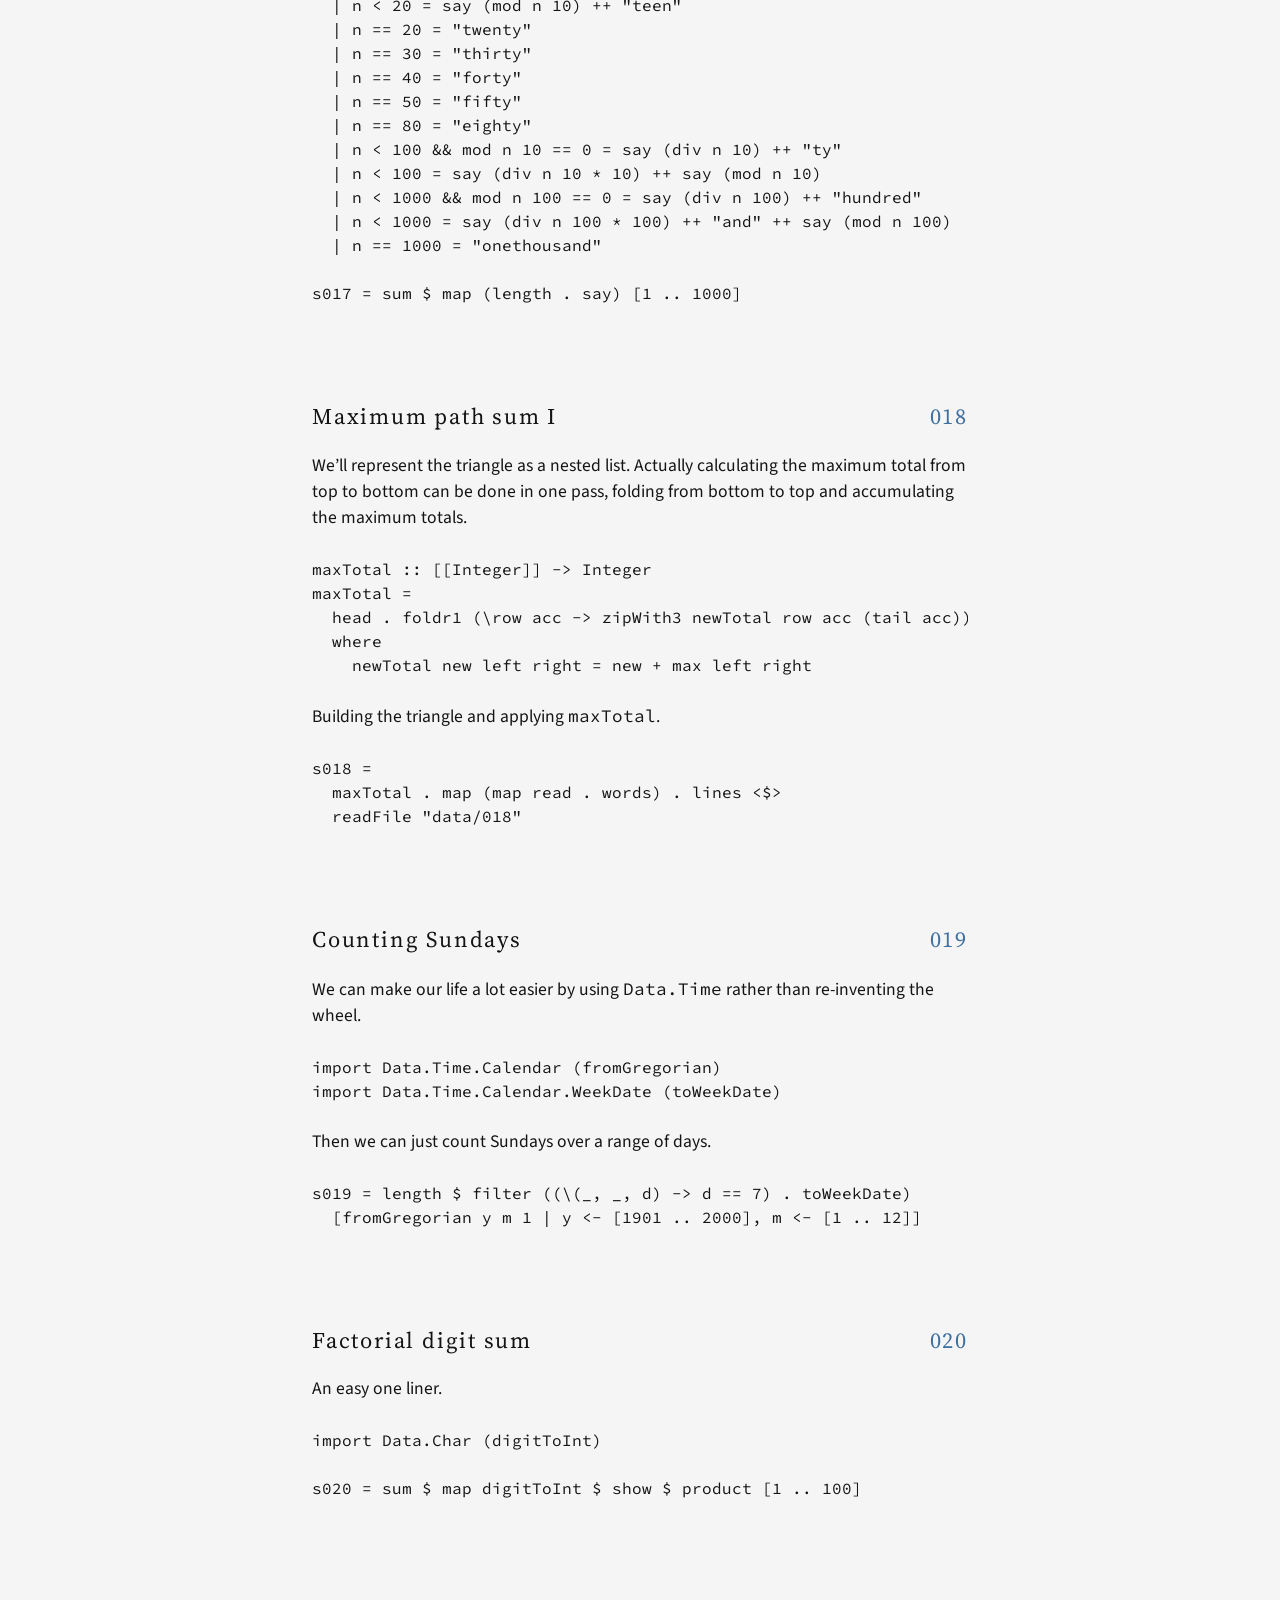
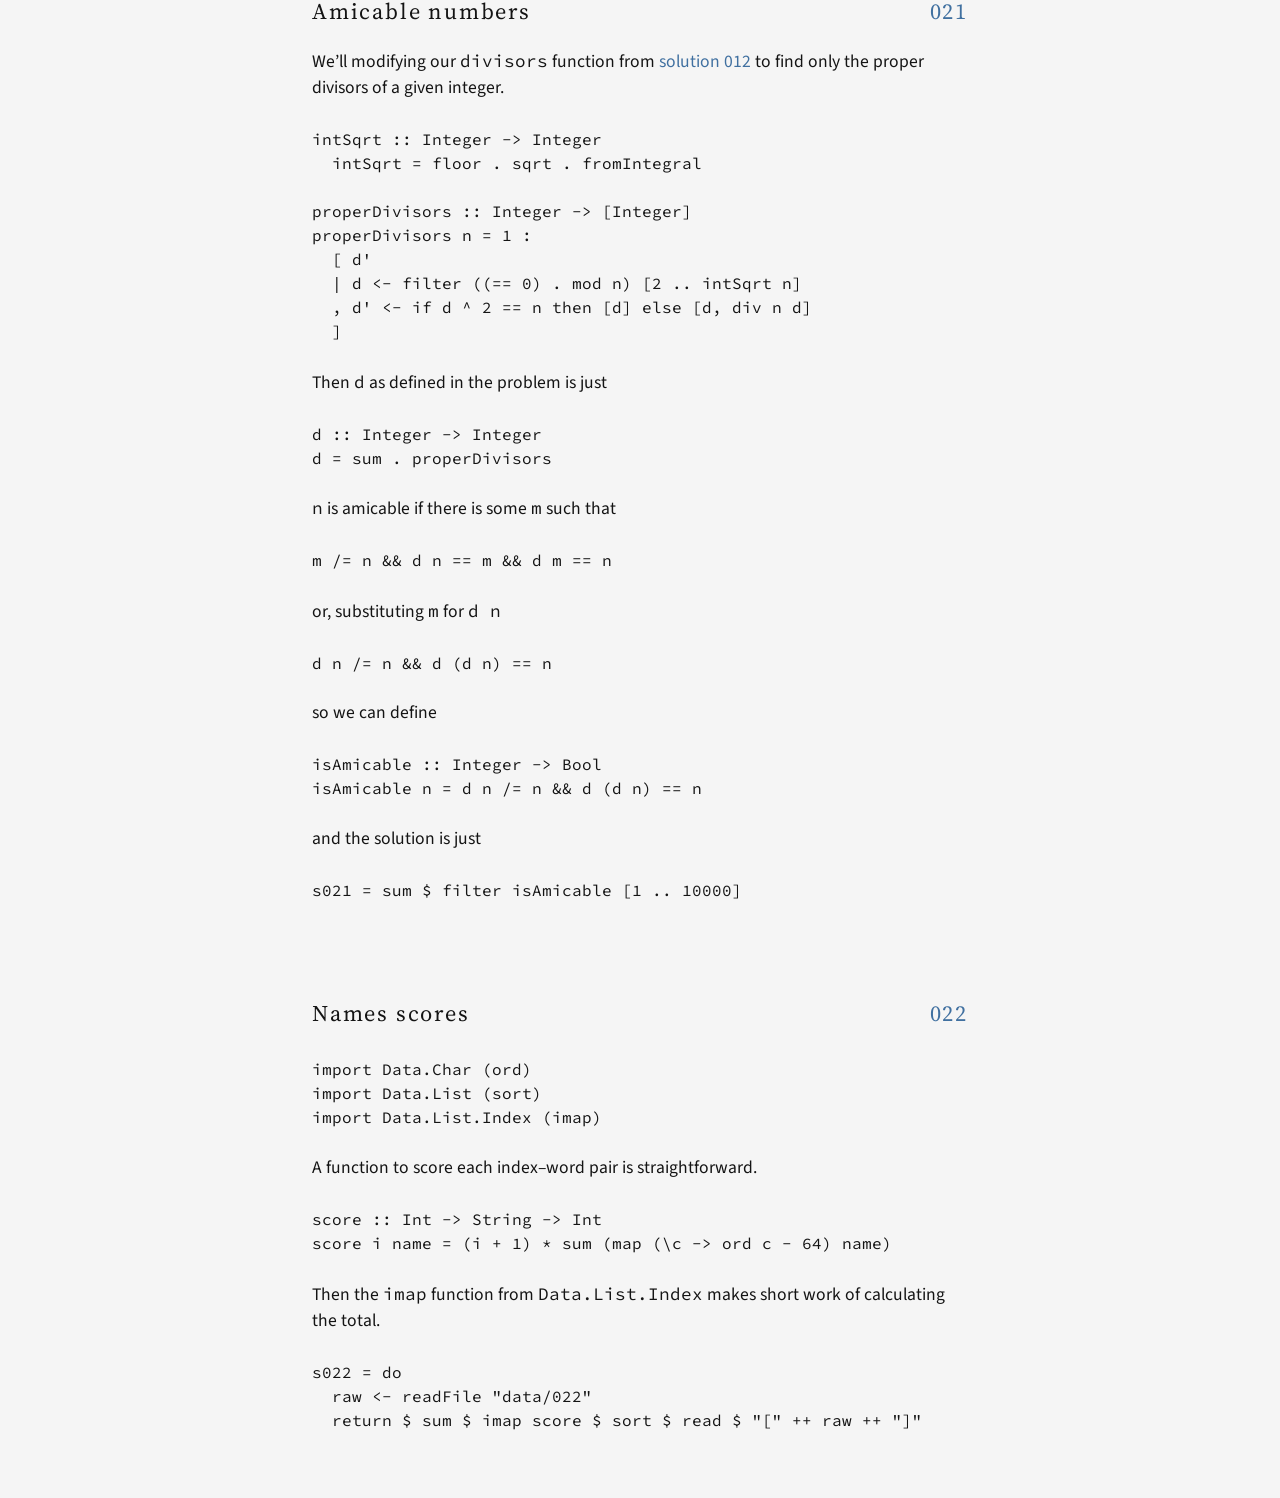
==== commit 0f40b2a7: "copy" ====
--- a/index.html
+++ b/index.html
@@ -571,7 +571,7 @@
 import Data.List (sort)
 import Data.List.Index (imap)
 </code></pre>
-<p>A function to score each index–word pair is straight forward.</p>
+<p>A function to score each index–word pair is straightforward.</p>
 <pre><code>score :: Int -&gt; String -&gt; Int
 score i name = (i + 1) * sum (map (\c -&gt; ord c - 64) name)
 </code></pre>
